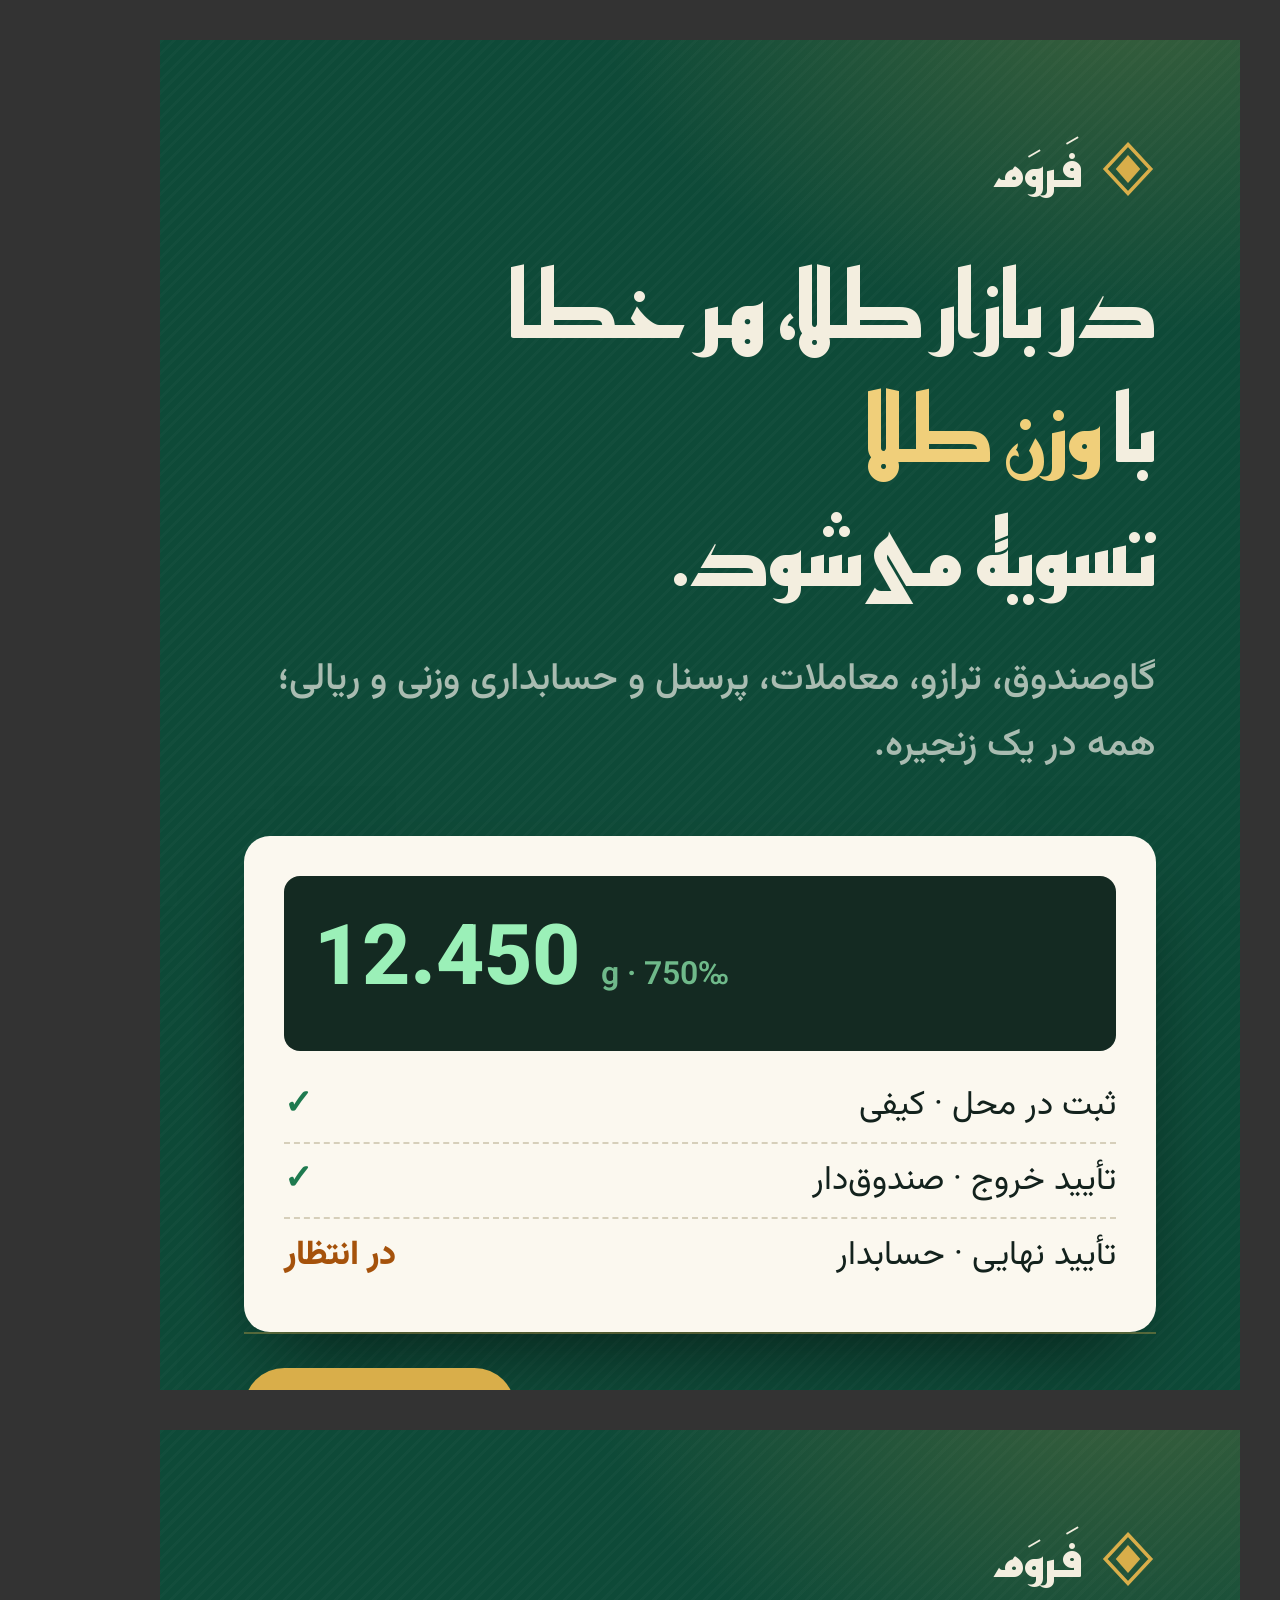
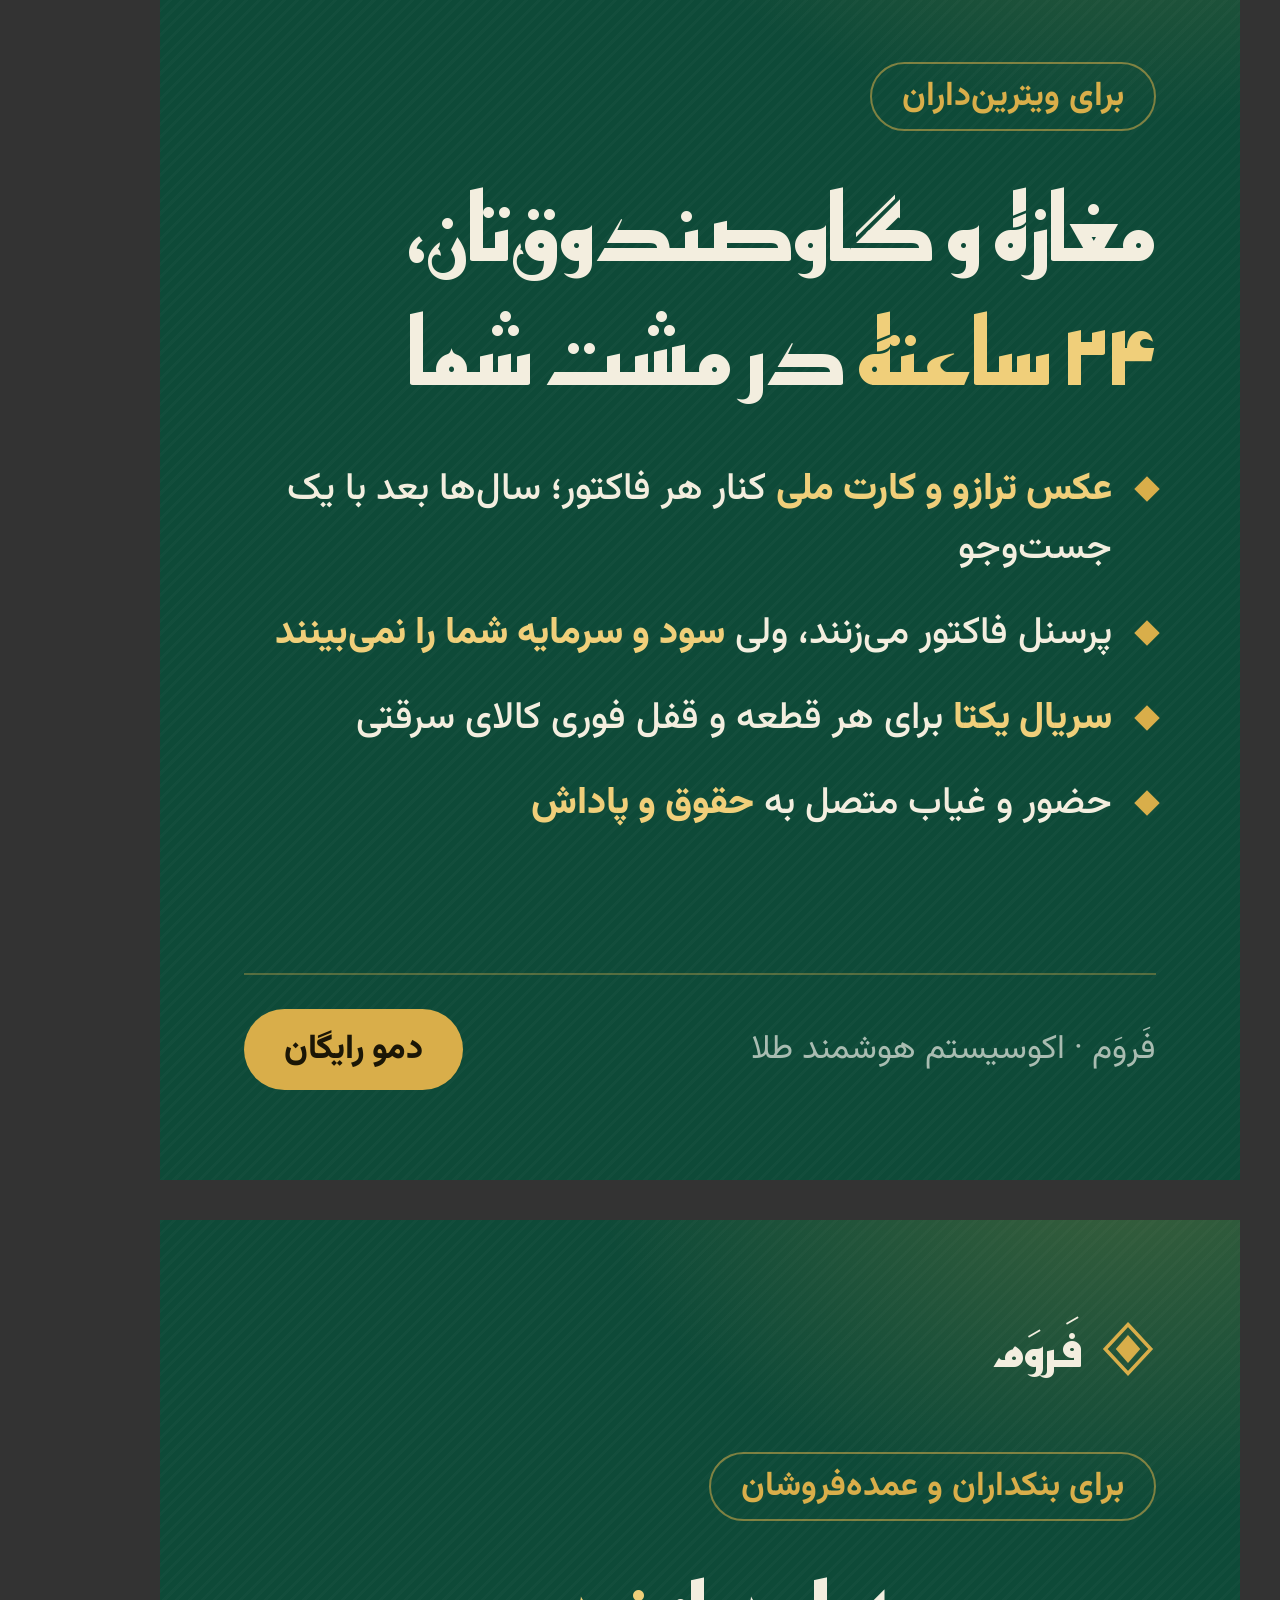
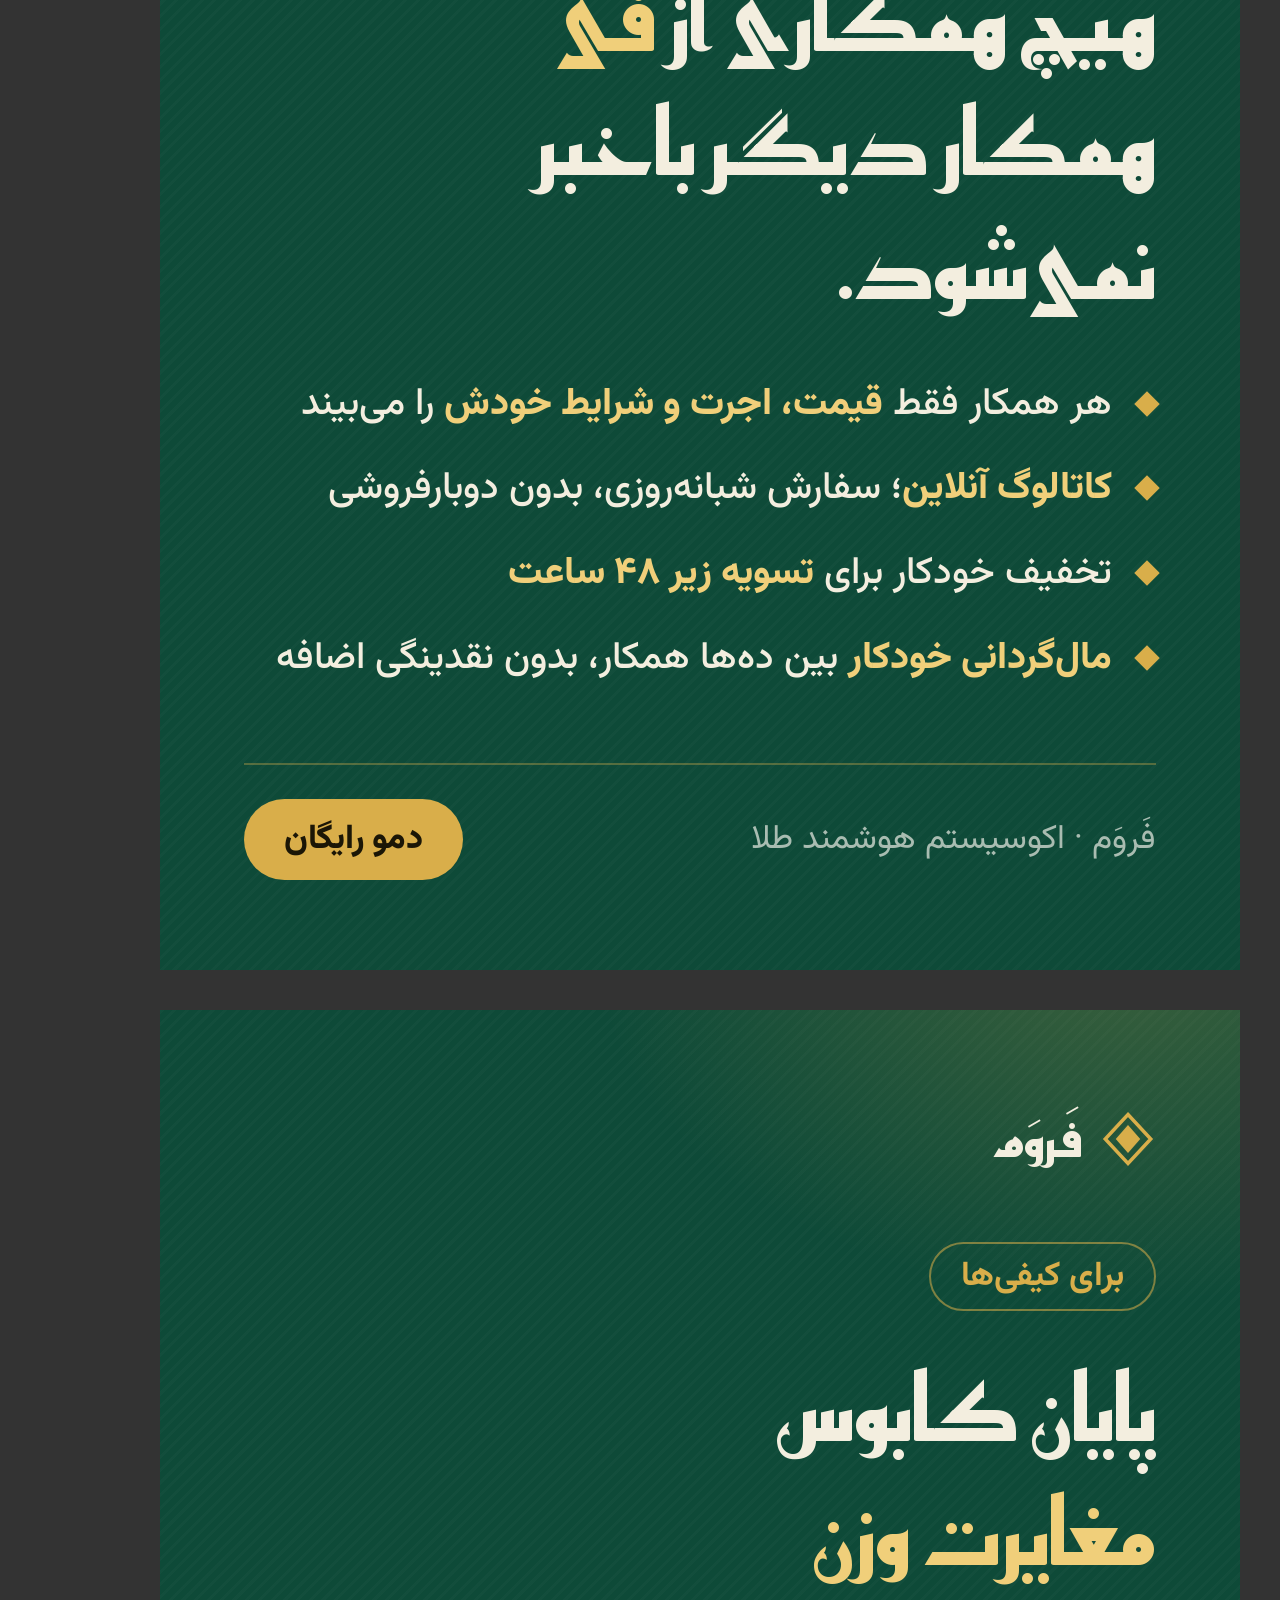
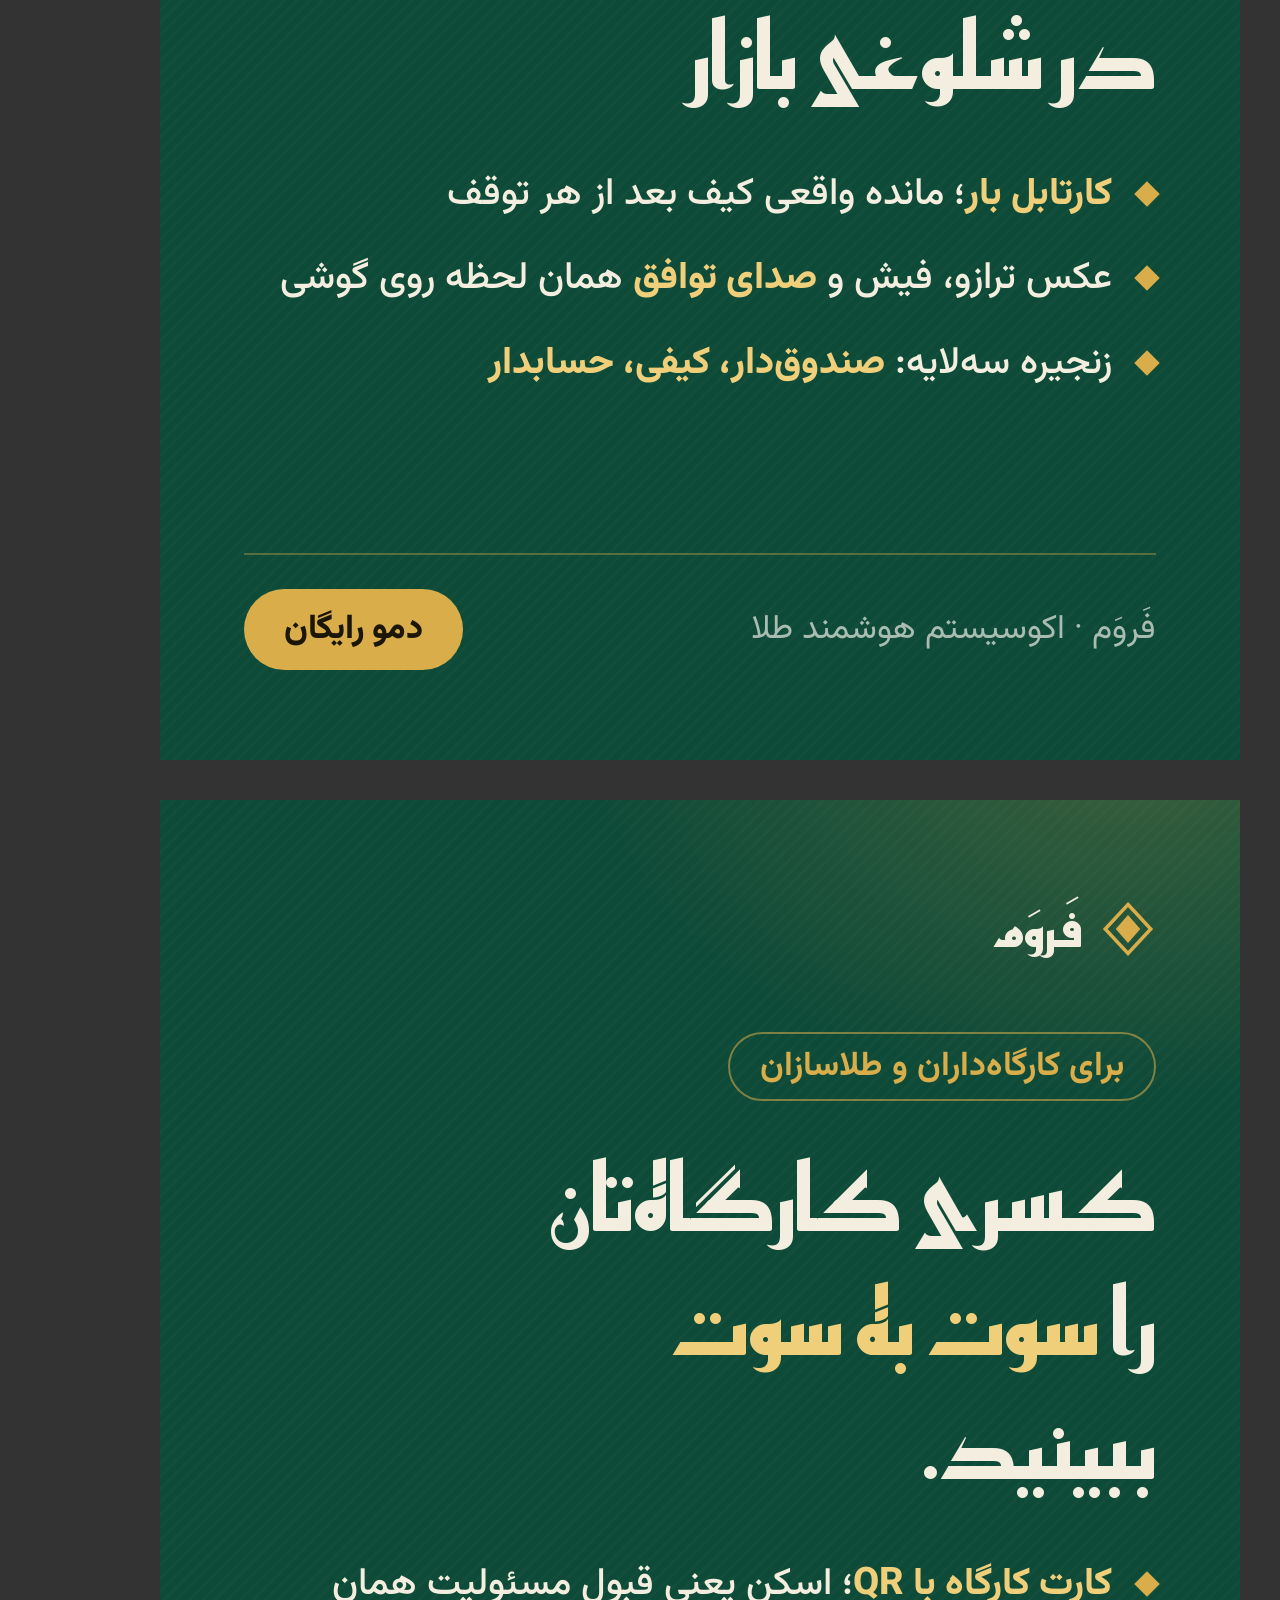
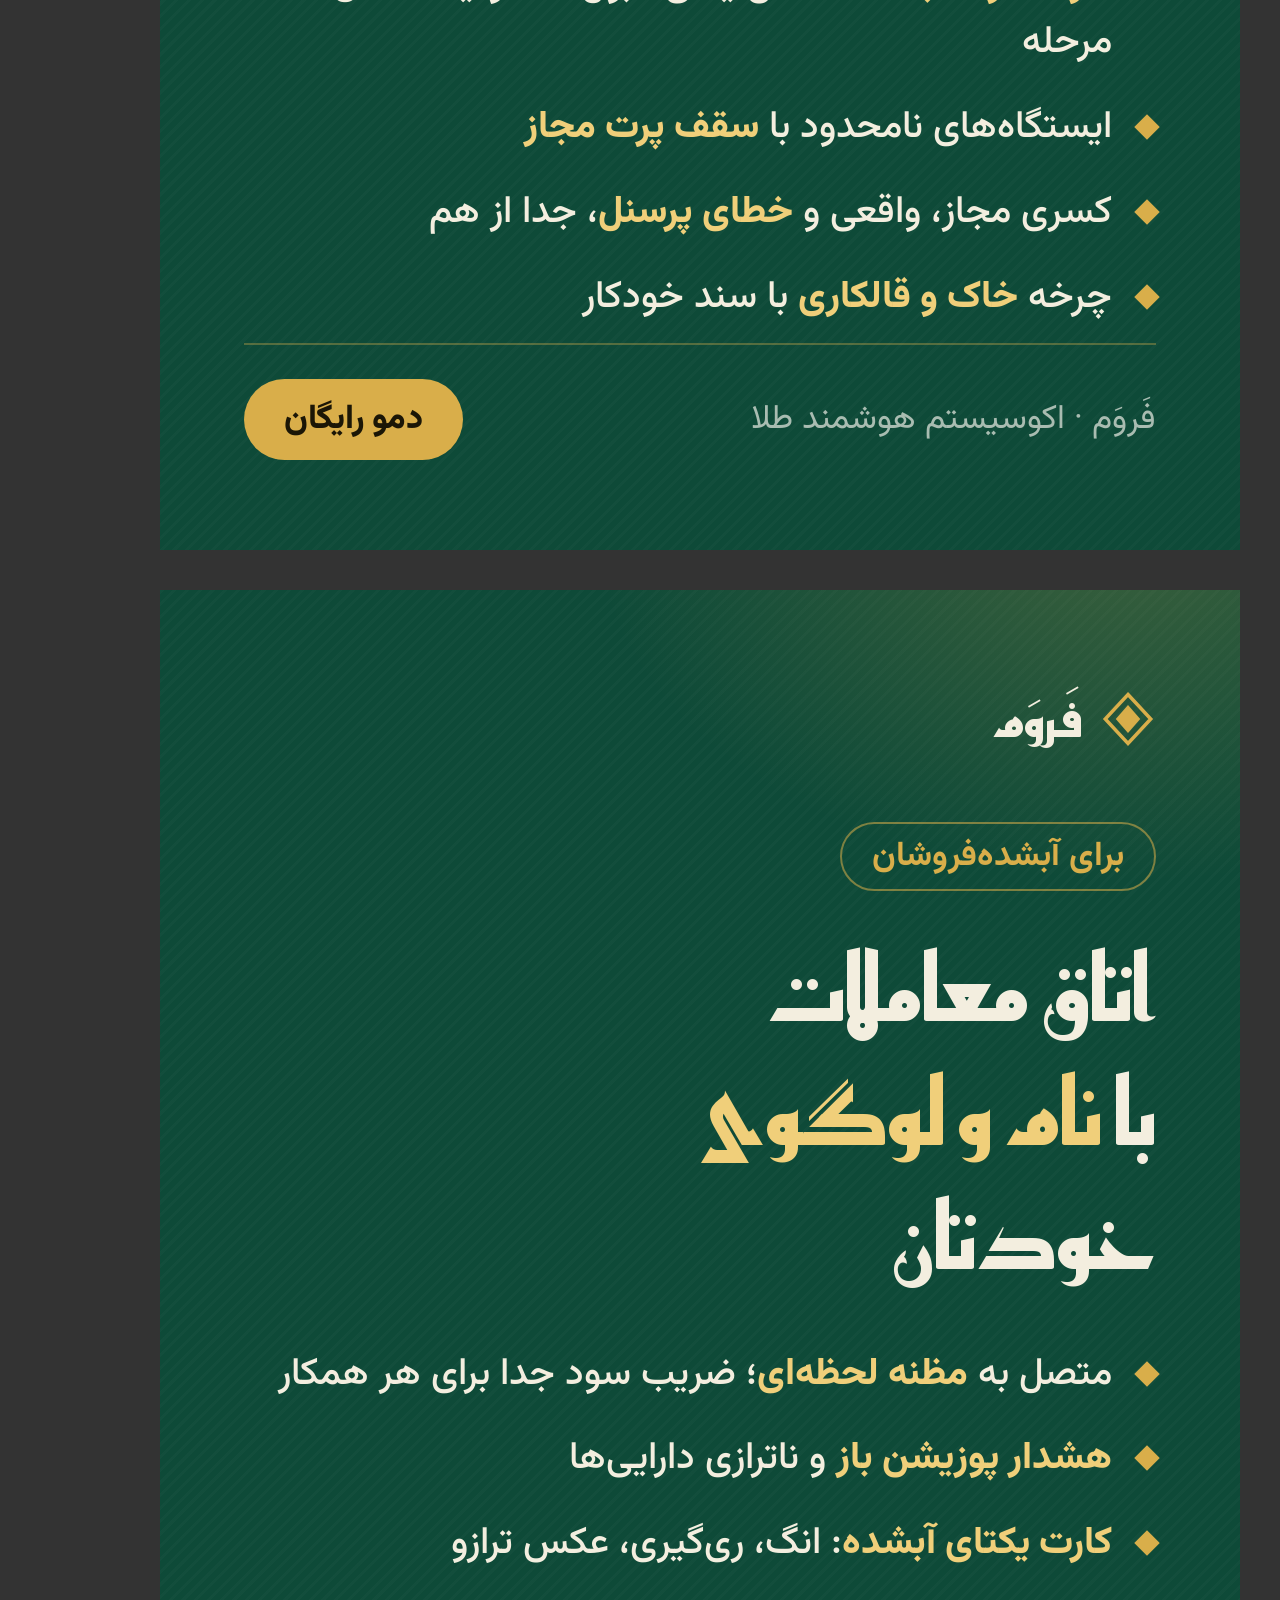
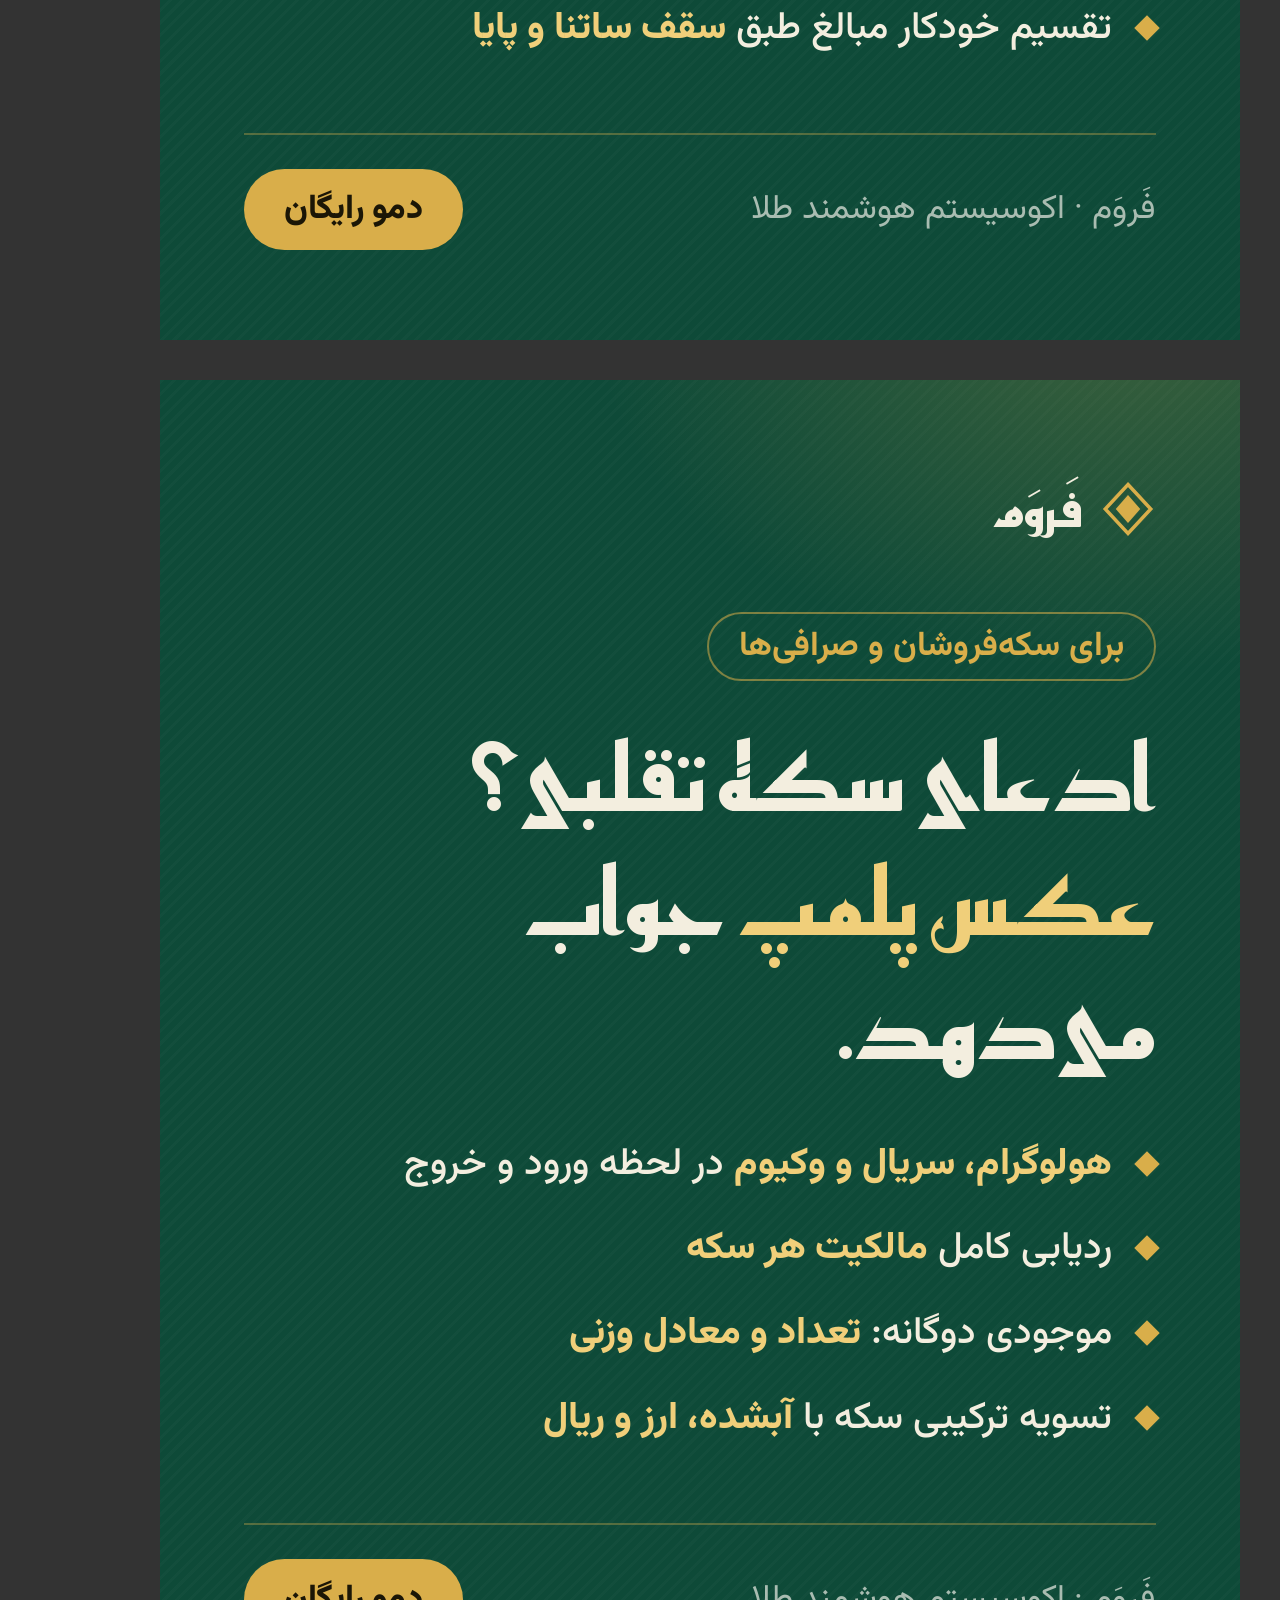
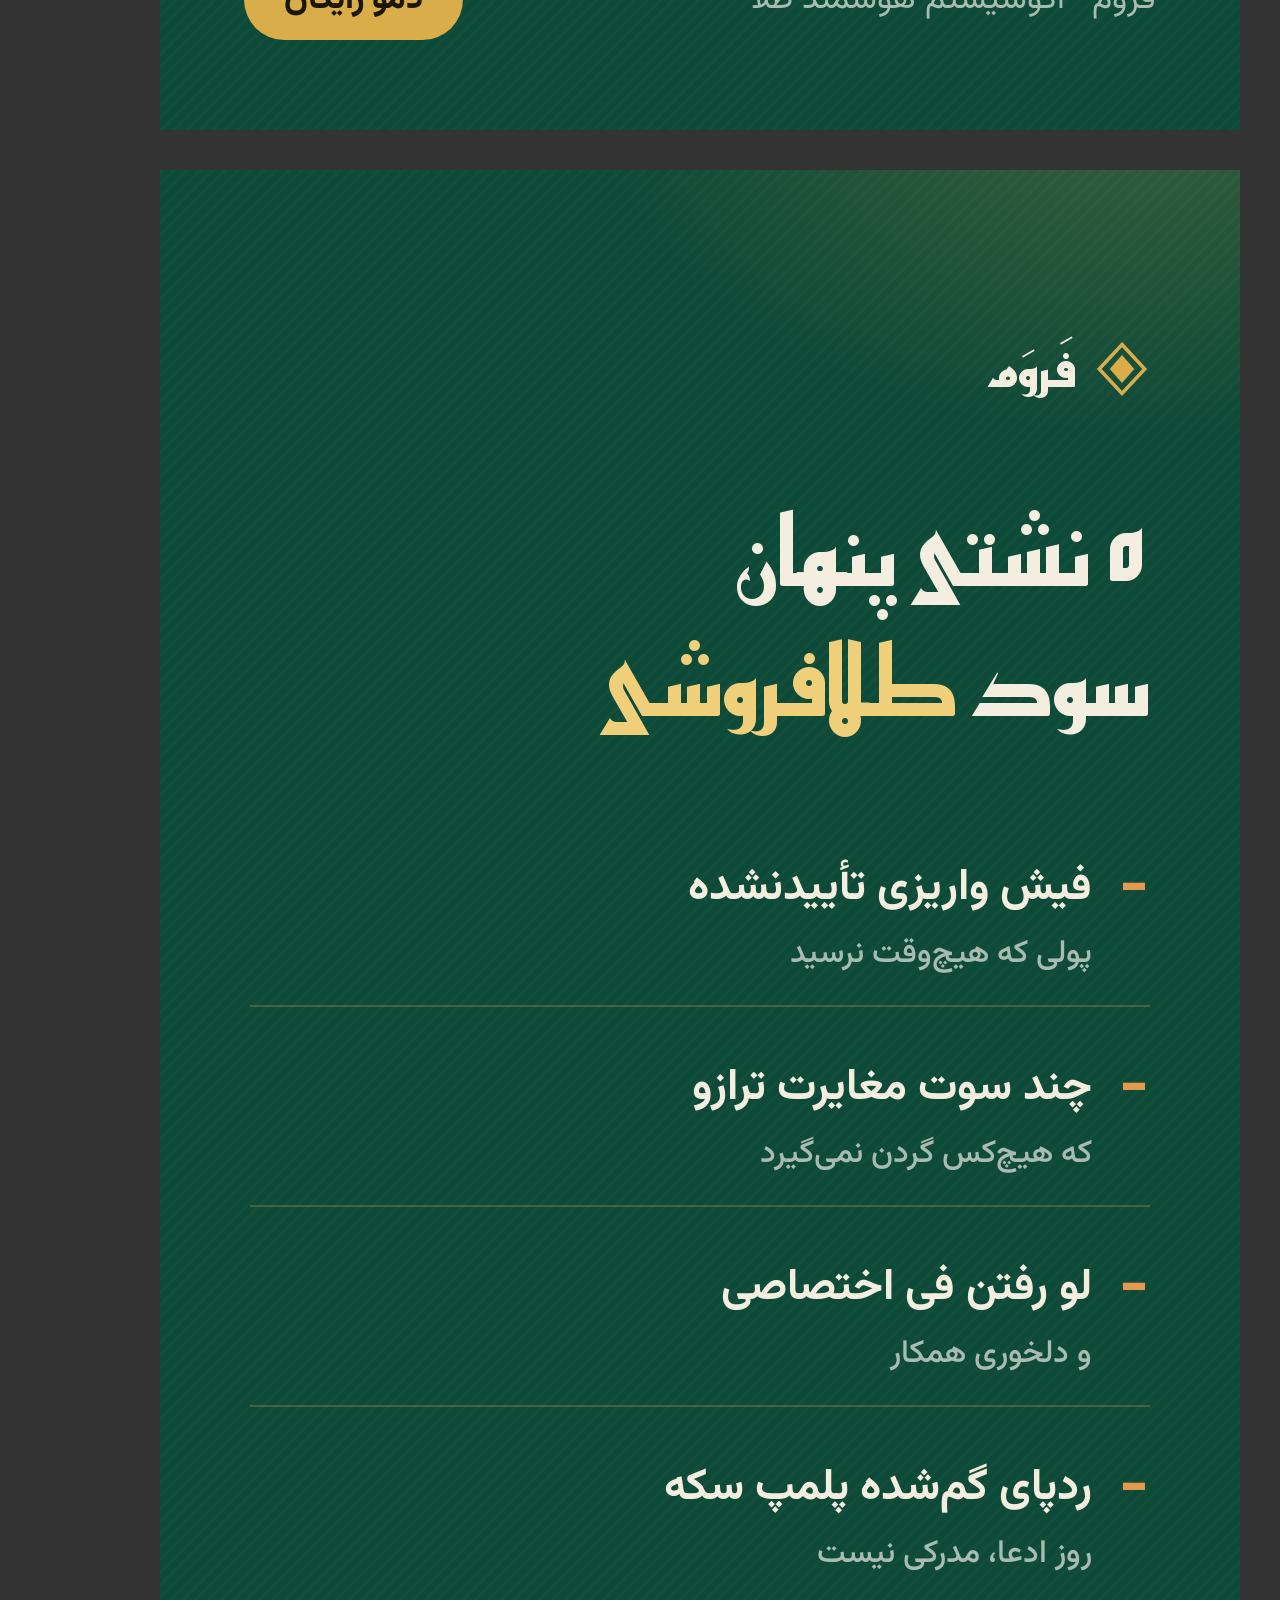
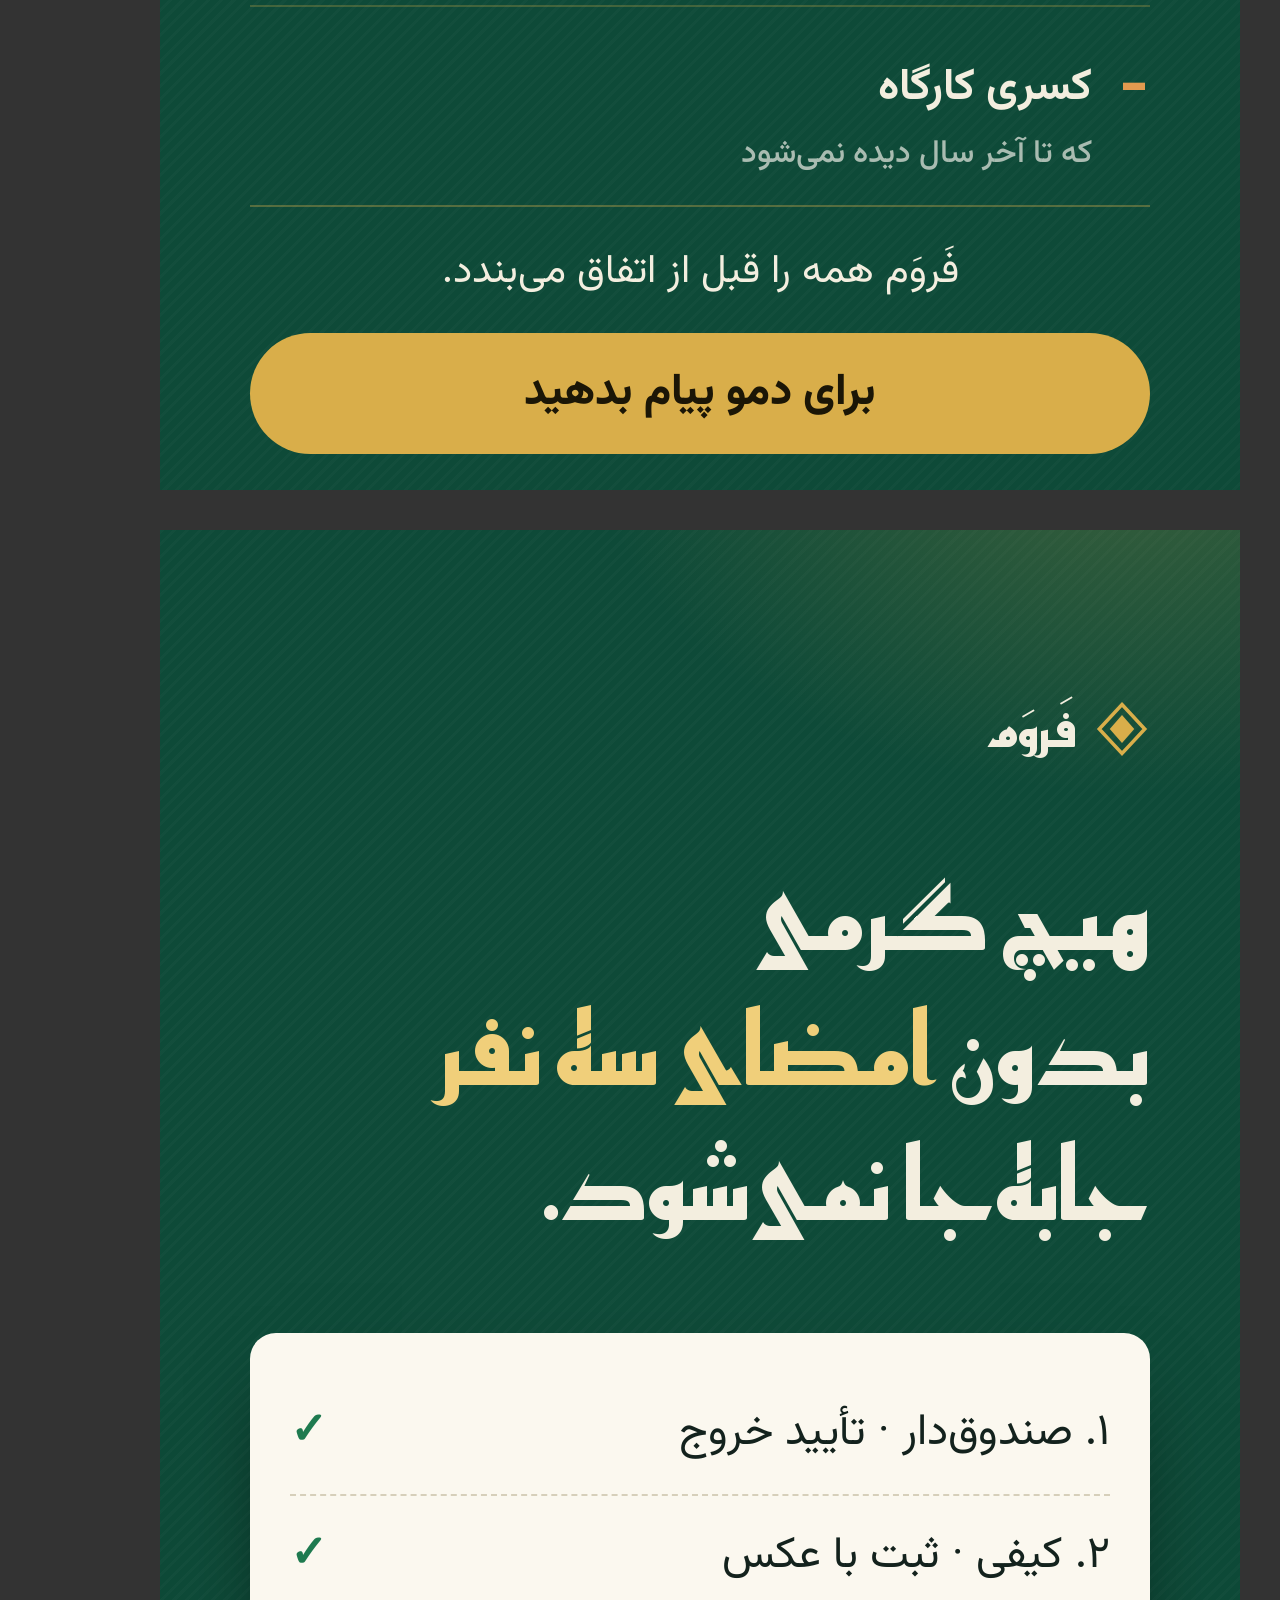
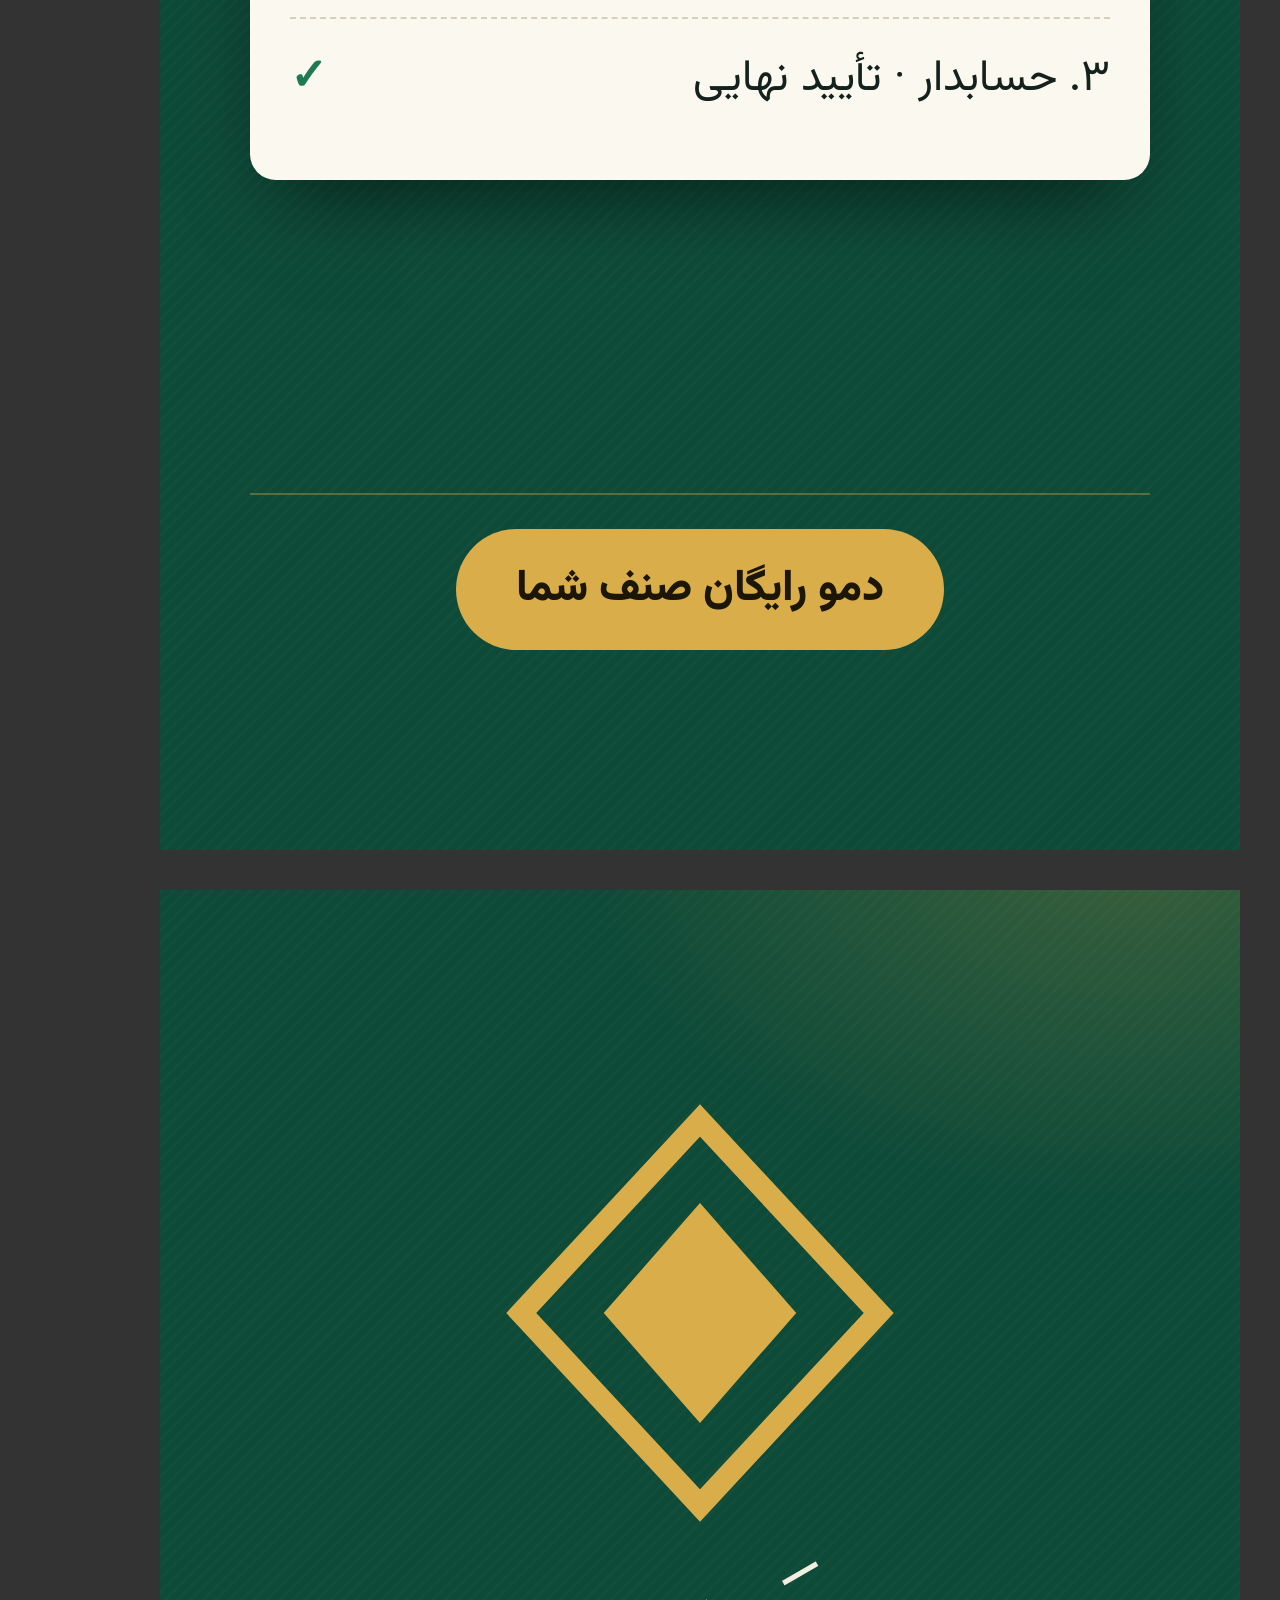
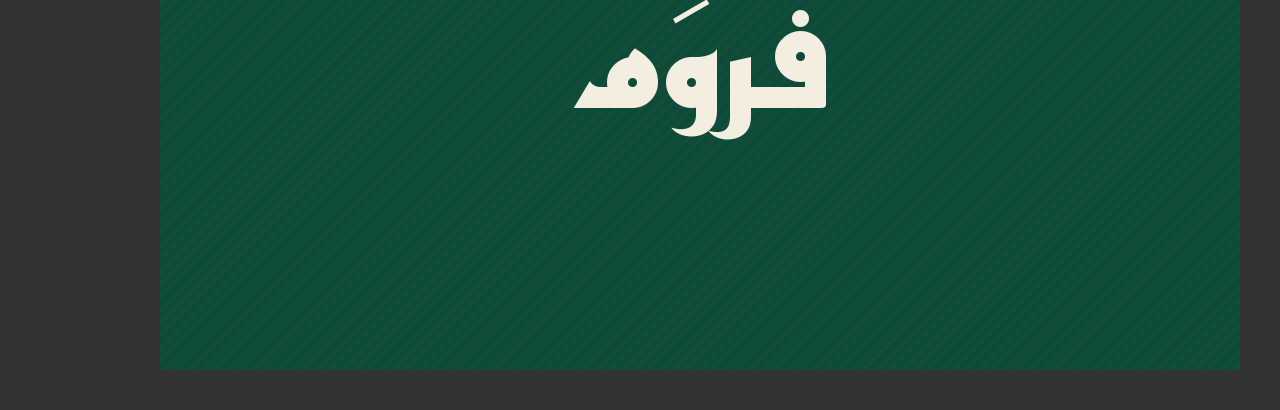
==== marketing/templates/social.html @ c150afed "Add Farvam landing page and marketing kit Landing page, ready-to-post social images, and a Persian a" ====
<!doctype html>
<html lang="fa" dir="rtl">
<head>
<meta charset="utf-8">
<title>فَروَم · قالب پست‌ها</title>
<link rel="stylesheet" href="https://fonts.googleapis.com/css2?family=Reem+Kufi:wght@500;600;700&family=Vazirmatn:wght@400;500;700;800;900&display=swap">
<style>
/* قالب تصاویر شبکه‌های اجتماعی فَروَم. هر .card یک فایل PNG می‌شود (render.js). */
:root{--velvet:#0E4A38;--deep:#072A20;--gold:#D9AE4A;--gold2:#F0CF7A;--paper:#FBF8EF;--cream:#F3EEDF;--mute:#A9BCB1;--ink:#13221D;--warn:#E39A4F}
*{box-sizing:border-box;margin:0;padding:0}
body{background:#333;font-family:"Vazirmatn",Tahoma,sans-serif;display:flex;flex-wrap:wrap;gap:40px;padding:40px}
.card{position:relative;overflow:hidden;color:var(--cream);direction:rtl;
  background:radial-gradient(900px 600px at 90% -5%,rgba(217,174,74,.22),transparent 60%),repeating-linear-gradient(135deg,rgba(255,255,255,.02) 0 3px,transparent 3px 9px),var(--velvet);
  padding:90px 84px;display:flex;flex-direction:column}
.post{width:1080px;height:1350px}
.story{width:1080px;height:1920px;padding:160px 90px 200px}
.square{width:1080px;height:1080px;align-items:center;justify-content:center}
.brand{display:flex;align-items:center;gap:18px;font-family:"Reem Kufi",sans-serif;font-weight:700;font-size:52px}
.brand svg{width:56px;height:56px}
.tag{align-self:flex-start;margin-top:64px;font-size:34px;font-weight:700;color:var(--gold);border:2px solid rgba(217,174,74,.55);border-radius:999px;padding:6px 30px}
h1{font-family:"Reem Kufi",sans-serif;font-weight:700;font-size:92px;line-height:1.35;margin-top:36px}
h1 em{font-style:normal;color:var(--gold2)}
.sub{font-size:38px;line-height:1.75;color:var(--mute);margin-top:30px;font-weight:500}
ul{list-style:none;margin-top:46px;display:grid;gap:26px}
li{font-size:38px;line-height:1.55;font-weight:500;padding-right:44px;position:relative}
li::before{content:"";position:absolute;right:0;top:.5em;width:18px;height:18px;background:var(--gold);transform:rotate(45deg)}
li b{color:var(--gold2);font-weight:800}
.foot{margin-top:auto;display:flex;justify-content:space-between;align-items:center;border-top:2px solid rgba(217,174,74,.35);padding-top:34px;font-size:34px}
.cta{background:var(--gold);color:#1B1606;font-weight:800;border-radius:999px;padding:14px 40px}
.foot span{color:var(--mute)}
.slip{background:var(--paper);color:var(--ink);border-radius:26px;padding:40px;margin-top:56px;box-shadow:0 40px 80px -30px rgba(0,0,0,.6)}
.slip .row{display:flex;justify-content:space-between;font-size:34px;padding:10px 0;border-bottom:2px dashed #D6CFBA}
.slip .row:last-child{border:0}
.slip .row b{font-weight:800}
.lcd{background:#142A22;color:#9BF0B8;border-radius:16px;padding:22px 30px;direction:ltr;text-align:left;font-weight:800;font-size:84px;margin-bottom:18px}
.lcd small{font-size:32px;color:#6FB98A;font-weight:600}
.ok{color:#1E7A4F}.wait{color:#A5520B}
.leak{display:flex;gap:26px;align-items:baseline;font-size:44px;font-weight:700;padding:26px 0;border-bottom:2px solid rgba(217,174,74,.25)}
.leak .m{color:var(--warn);font-family:"Reem Kufi";font-size:60px}
.leak:last-child{border-bottom:0}
.leak small{display:block;font-size:32px;color:var(--mute);font-weight:500;margin-top:6px}
.big{font-size:120px}
.logo-mark{width:520px;height:520px}
.logo-name{font-family:"Reem Kufi";font-weight:700;font-size:150px;margin-top:10px}
</style>
</head>
<body>

<!-- 01: پست اصلی -->
<section class="card post" id="post-01-main">
  <div class="brand"><svg viewBox="0 0 32 32"><path d="M16 2 29 16 16 30 3 16Z" fill="none" stroke="#D9AE4A" stroke-width="2"/><path d="M16 8 23 16 16 24 9 16Z" fill="#D9AE4A"/></svg>فَروَم</div>
  <h1>در بازار طلا، هر خطا<br>با <em>وزن طلا</em><br>تسویه می‌شود.</h1>
  <p class="sub">گاوصندوق، ترازو، معاملات، پرسنل و حسابداری وزنی و ریالی؛ همه در یک زنجیره.</p>
  <div class="slip">
    <div class="lcd">12.450 <small>g · 750‰</small></div>
    <div class="row"><span>ثبت در محل · کیفی</span><b class="ok">✓</b></div>
    <div class="row"><span>تأیید خروج · صندوق‌دار</span><b class="ok">✓</b></div>
    <div class="row"><span>تأیید نهایی · حسابدار</span><b class="wait">در انتظار</b></div>
  </div>
  <div class="foot"><span>از ثبت اولین سوت تا بستن تراز سالانه</span><b class="cta">درخواست دمو</b></div>
</section>

<!-- 02: ویترین‌دار -->
<section class="card post" id="post-02-vitrin">
  <div class="brand"><svg viewBox="0 0 32 32"><path d="M16 2 29 16 16 30 3 16Z" fill="none" stroke="#D9AE4A" stroke-width="2"/><path d="M16 8 23 16 16 24 9 16Z" fill="#D9AE4A"/></svg>فَروَم</div>
  <span class="tag">برای ویترین‌داران</span>
  <h1>مغازه و گاوصندوق‌تان،<br><em>۲۴ ساعته</em> در مشت شما</h1>
  <ul>
    <li><b>عکس ترازو و کارت ملی</b> کنار هر فاکتور؛ سال‌ها بعد با یک جست‌وجو</li>
    <li>پرسنل فاکتور می‌زنند، ولی <b>سود و سرمایه شما را نمی‌بینند</b></li>
    <li><b>سریال یکتا</b> برای هر قطعه و قفل فوری کالای سرقتی</li>
    <li>حضور و غیاب متصل به <b>حقوق و پاداش</b></li>
  </ul>
  <div class="foot"><span>فَروَم · اکوسیستم هوشمند طلا</span><b class="cta">دمو رایگان</b></div>
</section>

<!-- 03: بنکدار -->
<section class="card post" id="post-03-bonakdar">
  <div class="brand"><svg viewBox="0 0 32 32"><path d="M16 2 29 16 16 30 3 16Z" fill="none" stroke="#D9AE4A" stroke-width="2"/><path d="M16 8 23 16 16 24 9 16Z" fill="#D9AE4A"/></svg>فَروَم</div>
  <span class="tag">برای بنکداران و عمده‌فروشان</span>
  <h1>هیچ همکاری از <em>فی</em><br>همکار دیگر باخبر نمی‌شود.</h1>
  <ul>
    <li>هر همکار فقط <b>قیمت، اجرت و شرایط خودش</b> را می‌بیند</li>
    <li><b>کاتالوگ آنلاین</b>؛ سفارش شبانه‌روزی، بدون دوبارفروشی</li>
    <li>تخفیف خودکار برای <b>تسویه زیر ۴۸ ساعت</b></li>
    <li><b>مال‌گردانی خودکار</b> بین ده‌ها همکار، بدون نقدینگی اضافه</li>
  </ul>
  <div class="foot"><span>فَروَم · اکوسیستم هوشمند طلا</span><b class="cta">دمو رایگان</b></div>
</section>

<!-- 04: کیفی -->
<section class="card post" id="post-04-kifi">
  <div class="brand"><svg viewBox="0 0 32 32"><path d="M16 2 29 16 16 30 3 16Z" fill="none" stroke="#D9AE4A" stroke-width="2"/><path d="M16 8 23 16 16 24 9 16Z" fill="#D9AE4A"/></svg>فَروَم</div>
  <span class="tag">برای کیفی‌ها</span>
  <h1>پایان کابوس<br><em>مغایرت وزن</em><br>در شلوغی بازار</h1>
  <ul>
    <li><b>کارتابل بار</b>؛ مانده واقعی کیف بعد از هر توقف</li>
    <li>عکس ترازو، فیش و <b>صدای توافق</b> همان لحظه روی گوشی</li>
    <li>زنجیره سه‌لایه: <b>صندوق‌دار، کیفی، حسابدار</b></li>
  </ul>
  <div class="foot"><span>فَروَم · اکوسیستم هوشمند طلا</span><b class="cta">دمو رایگان</b></div>
</section>

<!-- 05: کارگاه -->
<section class="card post" id="post-05-kargah">
  <div class="brand"><svg viewBox="0 0 32 32"><path d="M16 2 29 16 16 30 3 16Z" fill="none" stroke="#D9AE4A" stroke-width="2"/><path d="M16 8 23 16 16 24 9 16Z" fill="#D9AE4A"/></svg>فَروَم</div>
  <span class="tag">برای کارگاه‌داران و طلاسازان</span>
  <h1>کسری کارگاه‌تان<br>را <em>سوت به سوت</em><br>ببینید.</h1>
  <ul>
    <li><b>کارت کارگاه با QR</b>؛ اسکن یعنی قبول مسئولیت همان مرحله</li>
    <li>ایستگاه‌های نامحدود با <b>سقف پرت مجاز</b></li>
    <li>کسری مجاز، واقعی و <b>خطای پرسنل</b>، جدا از هم</li>
    <li>چرخه <b>خاک و قالکاری</b> با سند خودکار</li>
  </ul>
  <div class="foot"><span>فَروَم · اکوسیستم هوشمند طلا</span><b class="cta">دمو رایگان</b></div>
</section>

<!-- 06: آبشده -->
<section class="card post" id="post-06-abshode">
  <div class="brand"><svg viewBox="0 0 32 32"><path d="M16 2 29 16 16 30 3 16Z" fill="none" stroke="#D9AE4A" stroke-width="2"/><path d="M16 8 23 16 16 24 9 16Z" fill="#D9AE4A"/></svg>فَروَم</div>
  <span class="tag">برای آبشده‌فروشان</span>
  <h1>اتاق معاملات<br>با <em>نام و لوگوی</em><br>خودتان</h1>
  <ul>
    <li>متصل به <b>مظنه لحظه‌ای</b>؛ ضریب سود جدا برای هر همکار</li>
    <li><b>هشدار پوزیشن باز</b> و ناترازی دارایی‌ها</li>
    <li><b>کارت یکتای آبشده</b>: انگ، ری‌گیری، عکس ترازو</li>
    <li>تقسیم خودکار مبالغ طبق <b>سقف ساتنا و پایا</b></li>
  </ul>
  <div class="foot"><span>فَروَم · اکوسیستم هوشمند طلا</span><b class="cta">دمو رایگان</b></div>
</section>

<!-- 07: سکه -->
<section class="card post" id="post-07-sekke">
  <div class="brand"><svg viewBox="0 0 32 32"><path d="M16 2 29 16 16 30 3 16Z" fill="none" stroke="#D9AE4A" stroke-width="2"/><path d="M16 8 23 16 16 24 9 16Z" fill="#D9AE4A"/></svg>فَروَم</div>
  <span class="tag">برای سکه‌فروشان و صرافی‌ها</span>
  <h1>ادعای سکه تقلبی؟<br><em>عکس پلمپ</em> جواب می‌دهد.</h1>
  <ul>
    <li><b>هولوگرام، سریال و وکیوم</b> در لحظه ورود و خروج</li>
    <li>ردیابی کامل <b>مالکیت هر سکه</b></li>
    <li>موجودی دوگانه: <b>تعداد و معادل وزنی</b></li>
    <li>تسویه ترکیبی سکه با <b>آبشده، ارز و ریال</b></li>
  </ul>
  <div class="foot"><span>فَروَم · اکوسیستم هوشمند طلا</span><b class="cta">دمو رایگان</b></div>
</section>

<!-- استوری ۱: نشتی‌ها -->
<section class="card story" id="story-01-leaks">
  <div class="brand"><svg viewBox="0 0 32 32"><path d="M16 2 29 16 16 30 3 16Z" fill="none" stroke="#D9AE4A" stroke-width="2"/><path d="M16 8 23 16 16 24 9 16Z" fill="#D9AE4A"/></svg>فَروَم</div>
  <h1 style="font-size:96px;margin-top:80px">۵ نشتی پنهان<br>سود <em>طلافروشی</em></h1>
  <div style="margin-top:60px">
    <div class="leak"><span class="m">−</span><div>فیش واریزی تأییدنشده<small>پولی که هیچ‌وقت نرسید</small></div></div>
    <div class="leak"><span class="m">−</span><div>چند سوت مغایرت ترازو<small>که هیچ‌کس گردن نمی‌گیرد</small></div></div>
    <div class="leak"><span class="m">−</span><div>لو رفتن فی اختصاصی<small>و دلخوری همکار</small></div></div>
    <div class="leak"><span class="m">−</span><div>ردپای گم‌شده پلمپ سکه<small>روز ادعا، مدرکی نیست</small></div></div>
    <div class="leak"><span class="m">−</span><div>کسری کارگاه<small>که تا آخر سال دیده نمی‌شود</small></div></div>
  </div>
  <div class="foot" style="flex-direction:column;gap:30px;align-items:stretch;text-align:center"><span style="font-size:40px;color:var(--cream)">فَروَم همه را قبل از اتفاق می‌بندد.</span><b class="cta" style="font-size:44px;padding:26px">برای دمو پیام بدهید</b></div>
</section>

<!-- استوری ۲: سه لایه -->
<section class="card story" id="story-02-chain">
  <div class="brand"><svg viewBox="0 0 32 32"><path d="M16 2 29 16 16 30 3 16Z" fill="none" stroke="#D9AE4A" stroke-width="2"/><path d="M16 8 23 16 16 24 9 16Z" fill="#D9AE4A"/></svg>فَروَم</div>
  <h1 style="font-size:100px;margin-top:80px">هیچ گرمی<br>بدون <em>امضای سه نفر</em><br>جابه‌جا نمی‌شود.</h1>
  <div class="slip" style="margin-top:80px">
    <div class="row" style="font-size:44px;padding:26px 0"><span>۱. صندوق‌دار · تأیید خروج</span><b class="ok">✓</b></div>
    <div class="row" style="font-size:44px;padding:26px 0"><span>۲. کیفی · ثبت با عکس</span><b class="ok">✓</b></div>
    <div class="row" style="font-size:44px;padding:26px 0"><span>۳. حسابدار · تأیید نهایی</span><b class="ok">✓</b></div>
  </div>
  <div class="foot" style="justify-content:center"><b class="cta" style="font-size:44px;padding:26px 60px">دمو رایگان صنف شما</b></div>
</section>

<!-- لوگو پروفایل -->
<section class="card square" id="profile-logo">
  <svg class="logo-mark" viewBox="0 0 32 32" style="width:440px;height:440px"><path d="M16 2 29 16 16 30 3 16Z" fill="none" stroke="#D9AE4A" stroke-width="1.6"/><path d="M16 8 23 16 16 24 9 16Z" fill="#D9AE4A"/></svg>
  <div class="logo-name">فَروَم</div>
</section>

</body>
</html>
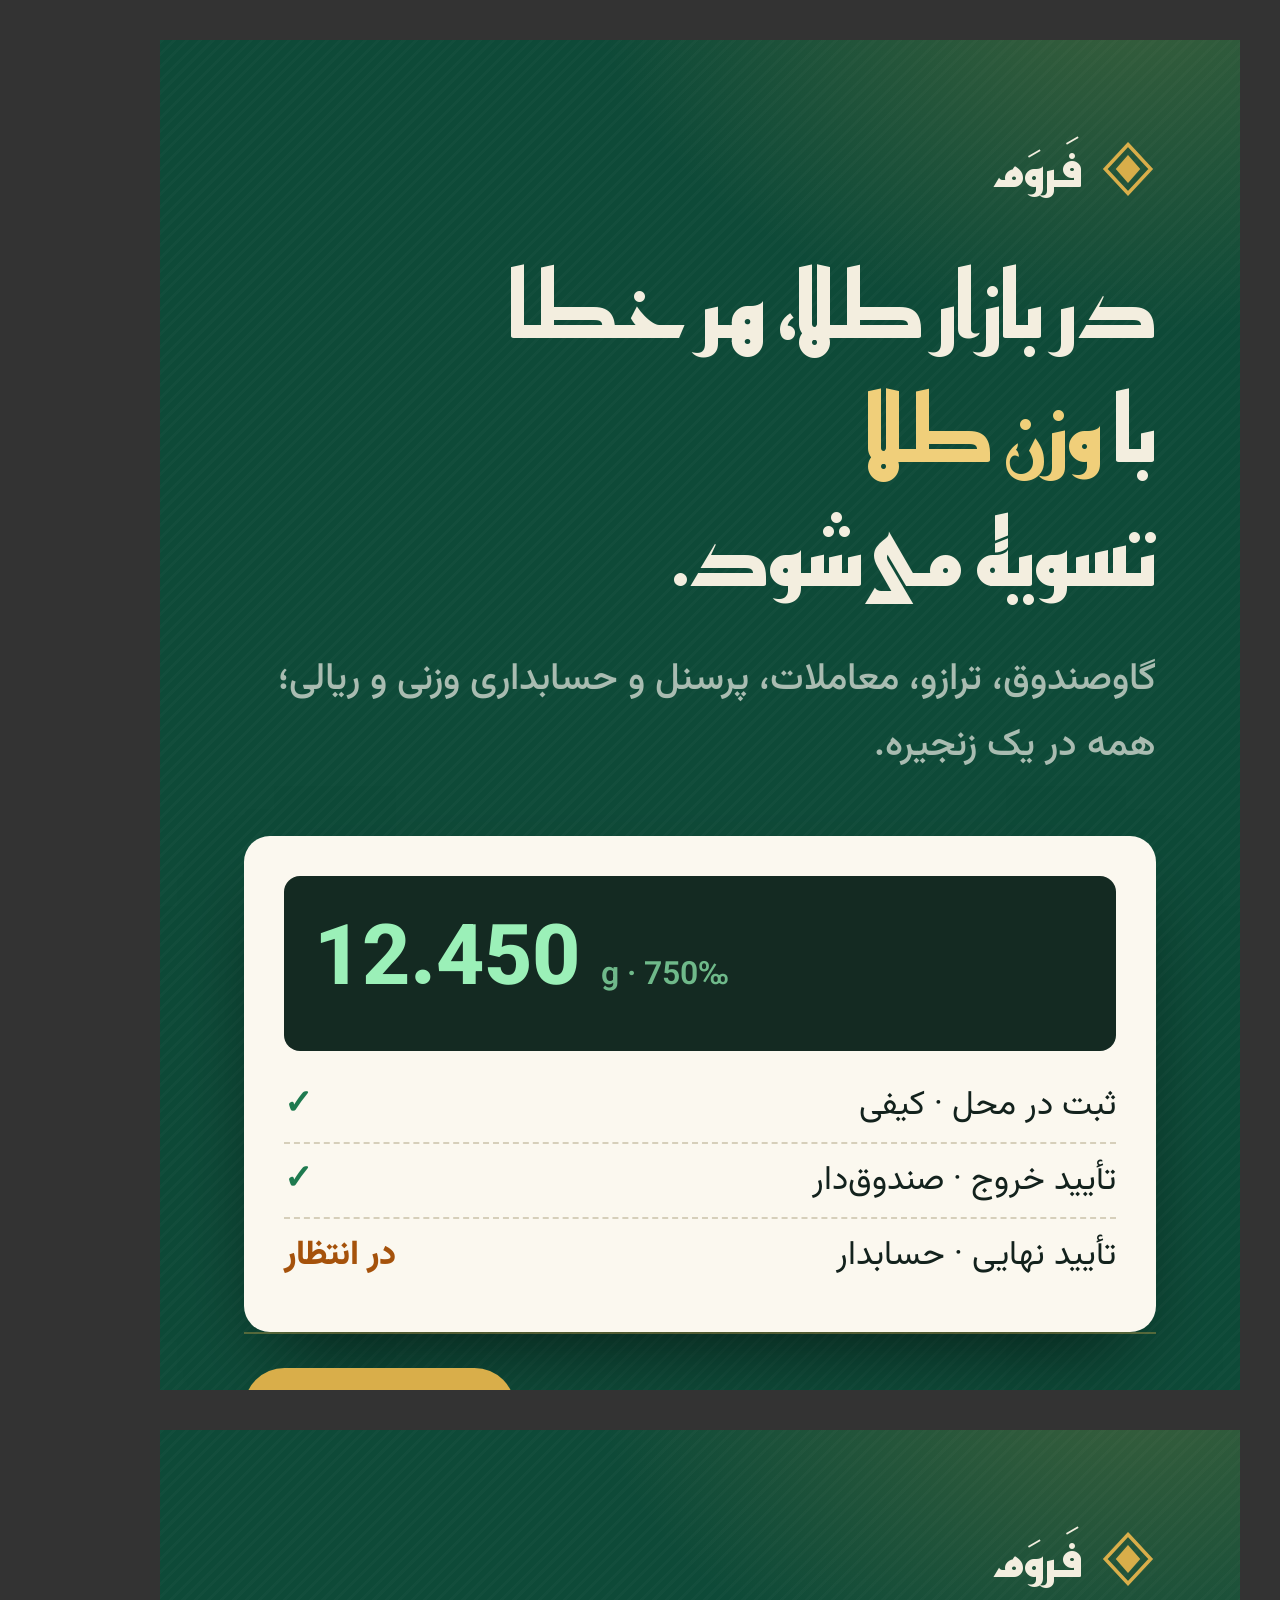
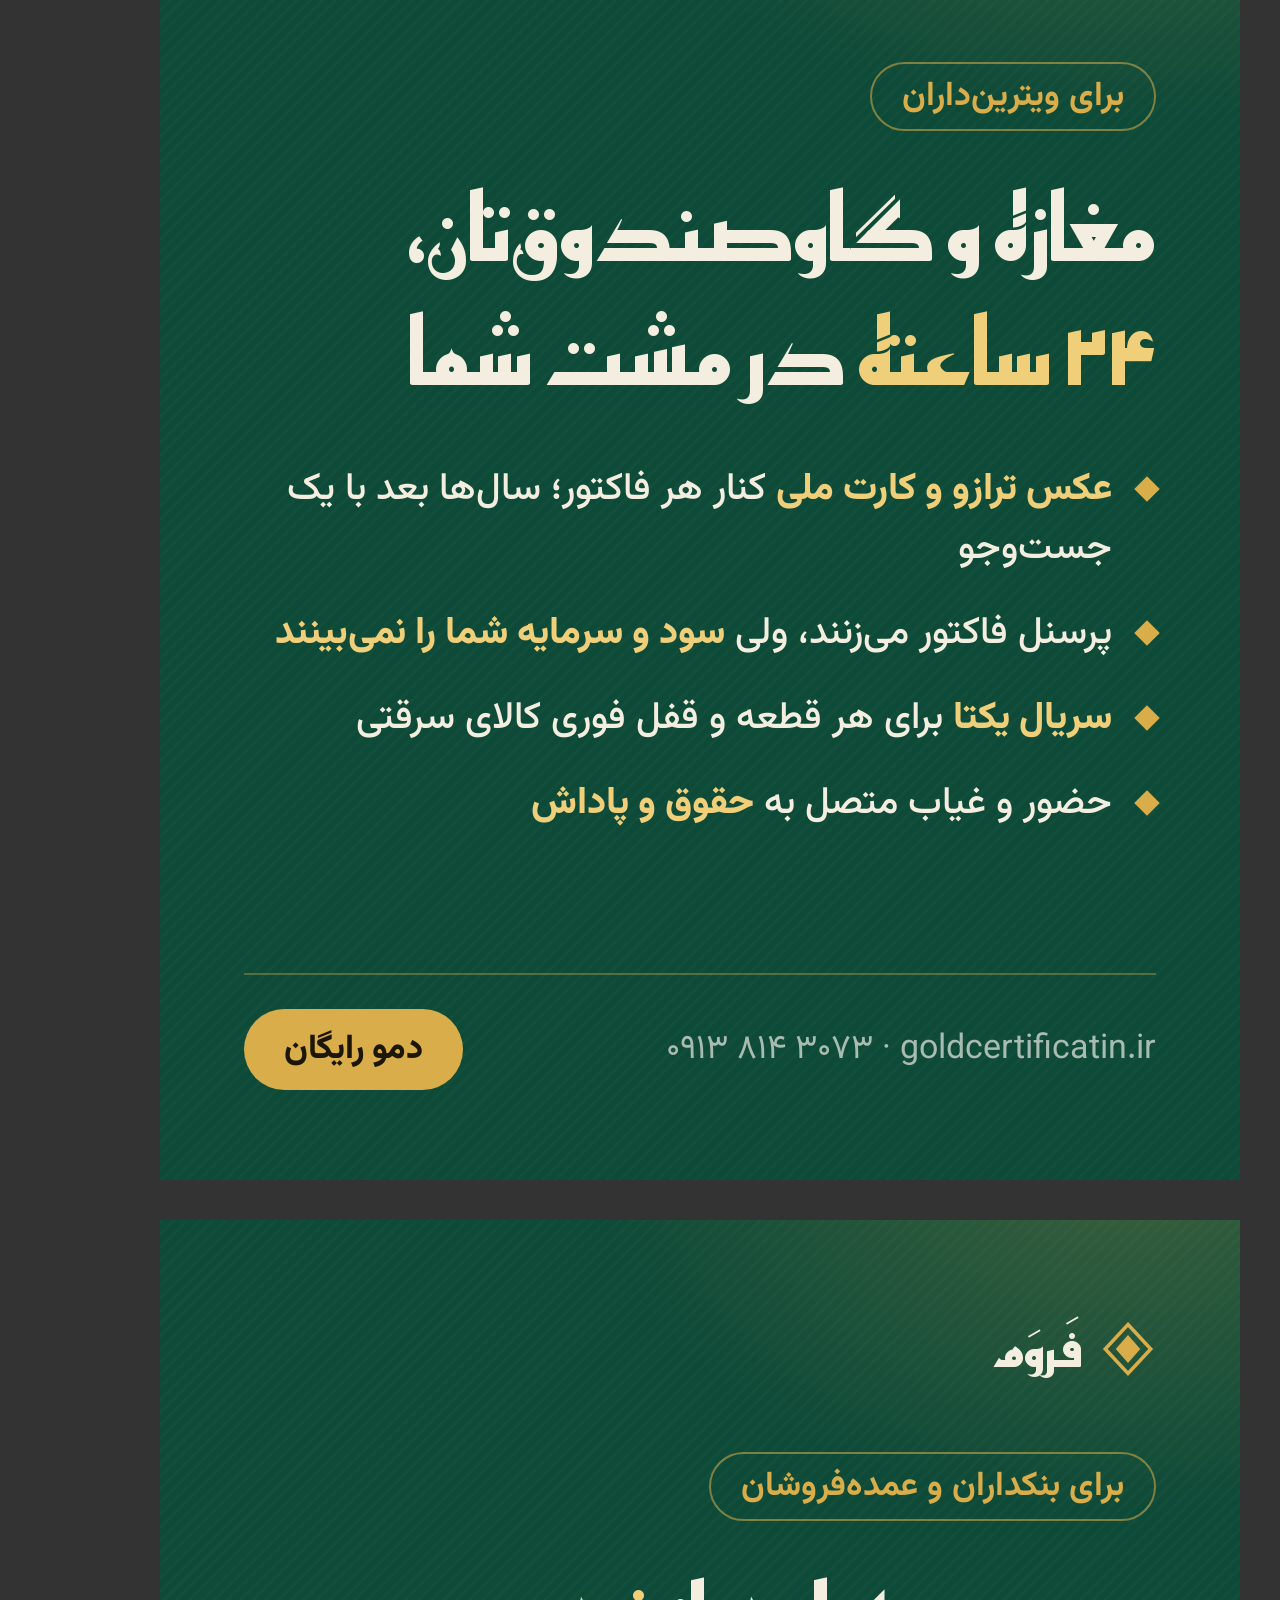
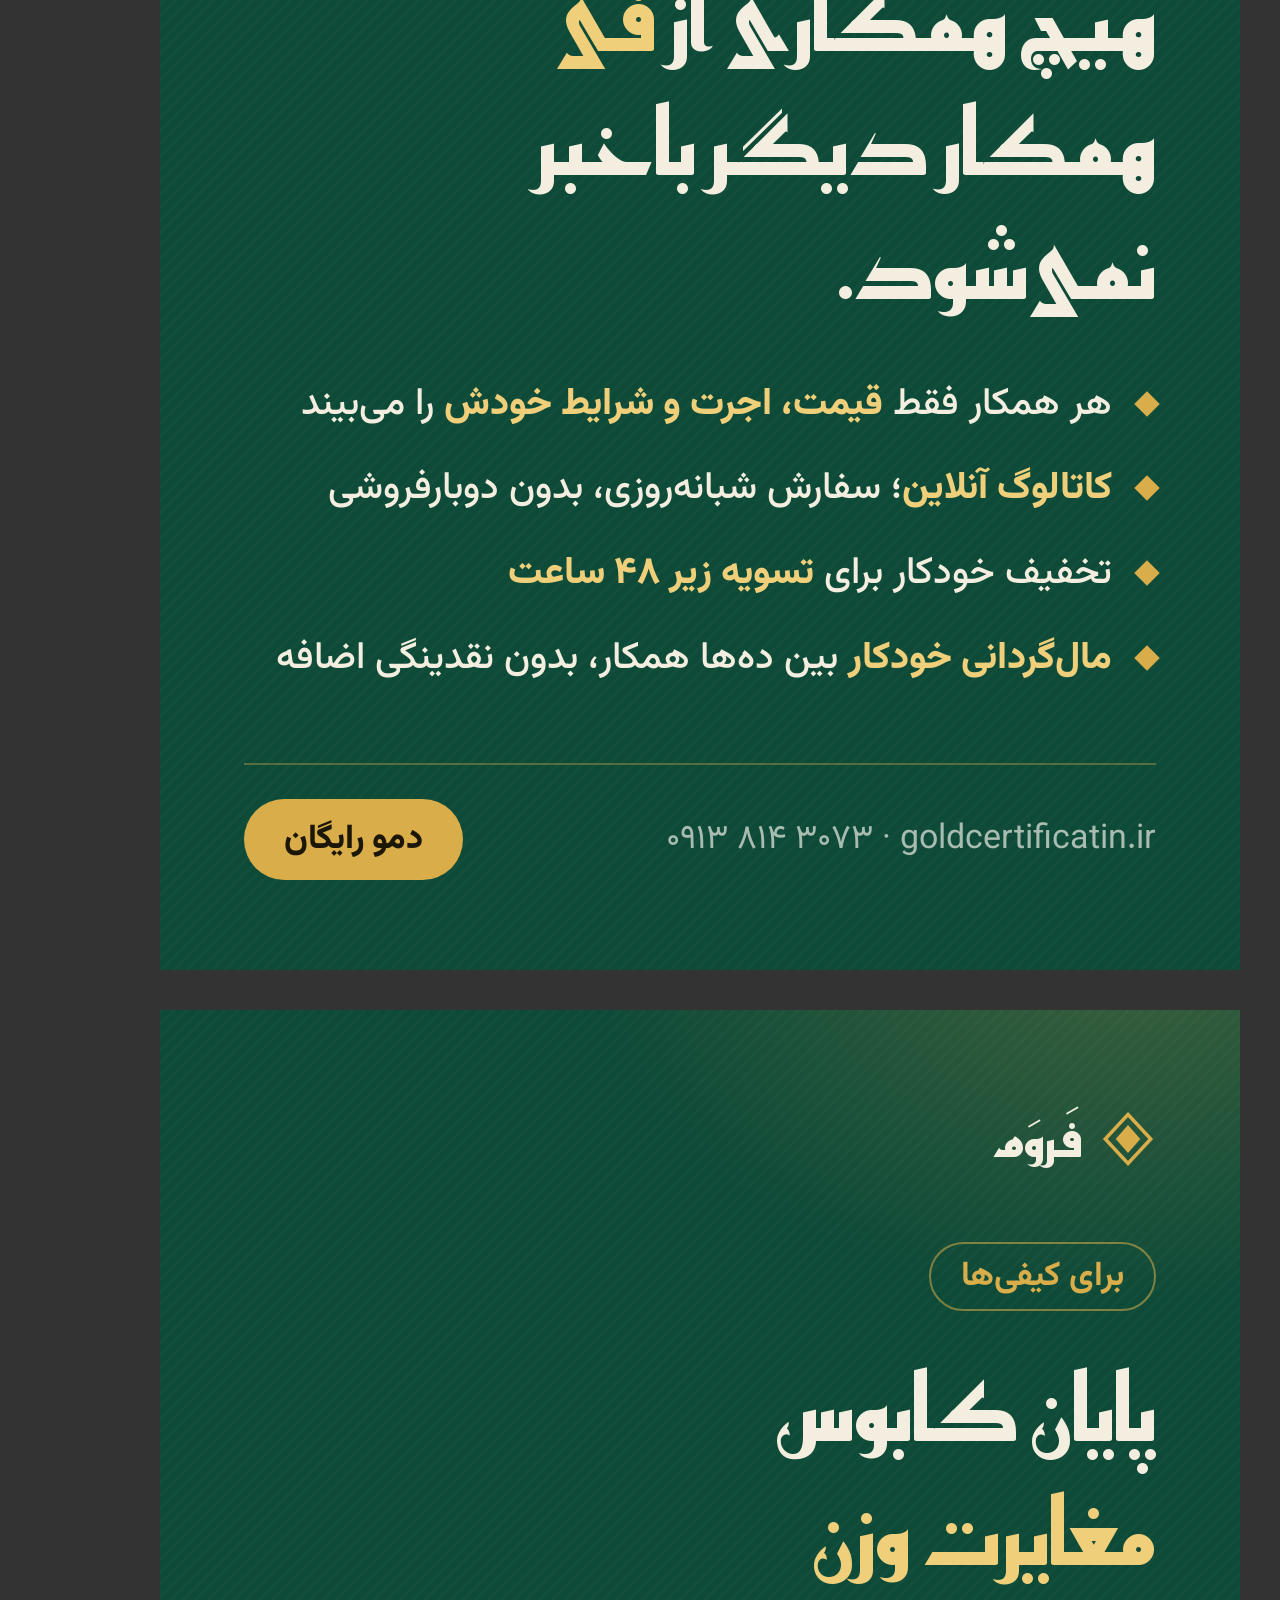
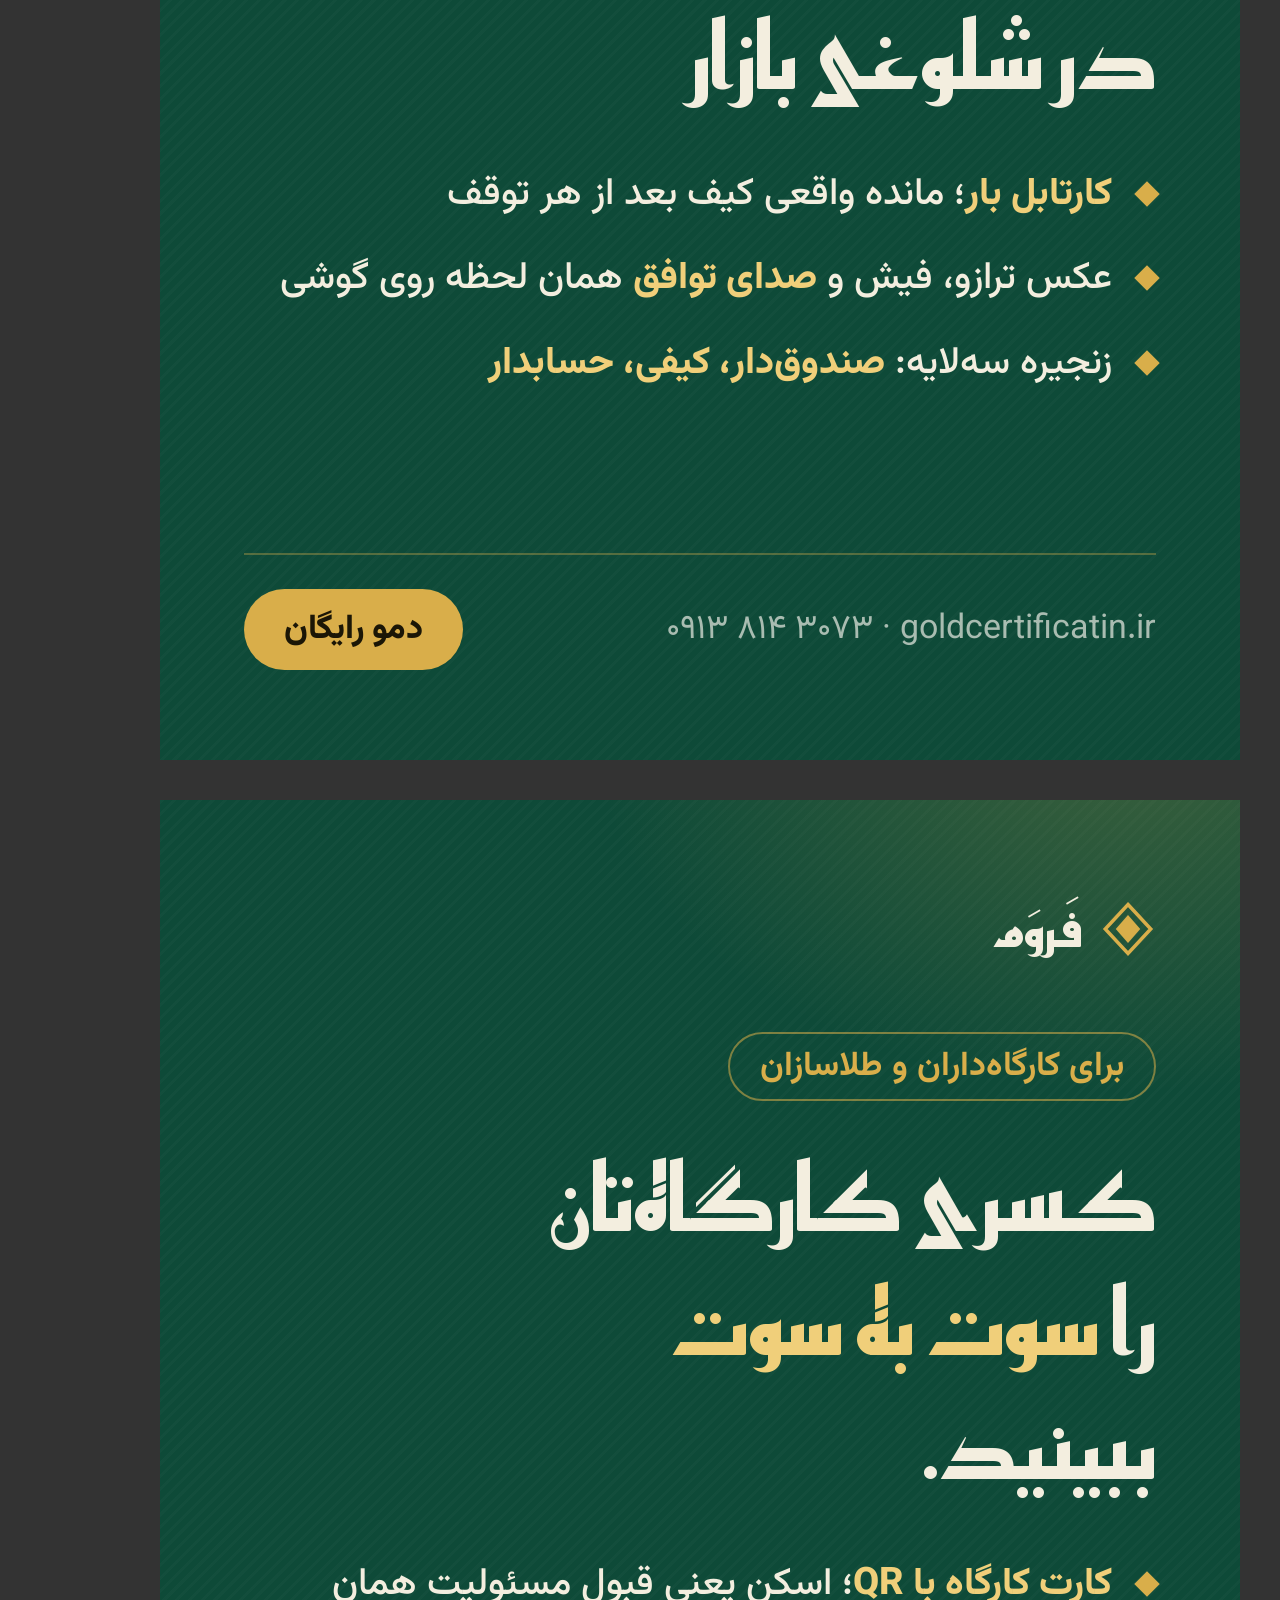
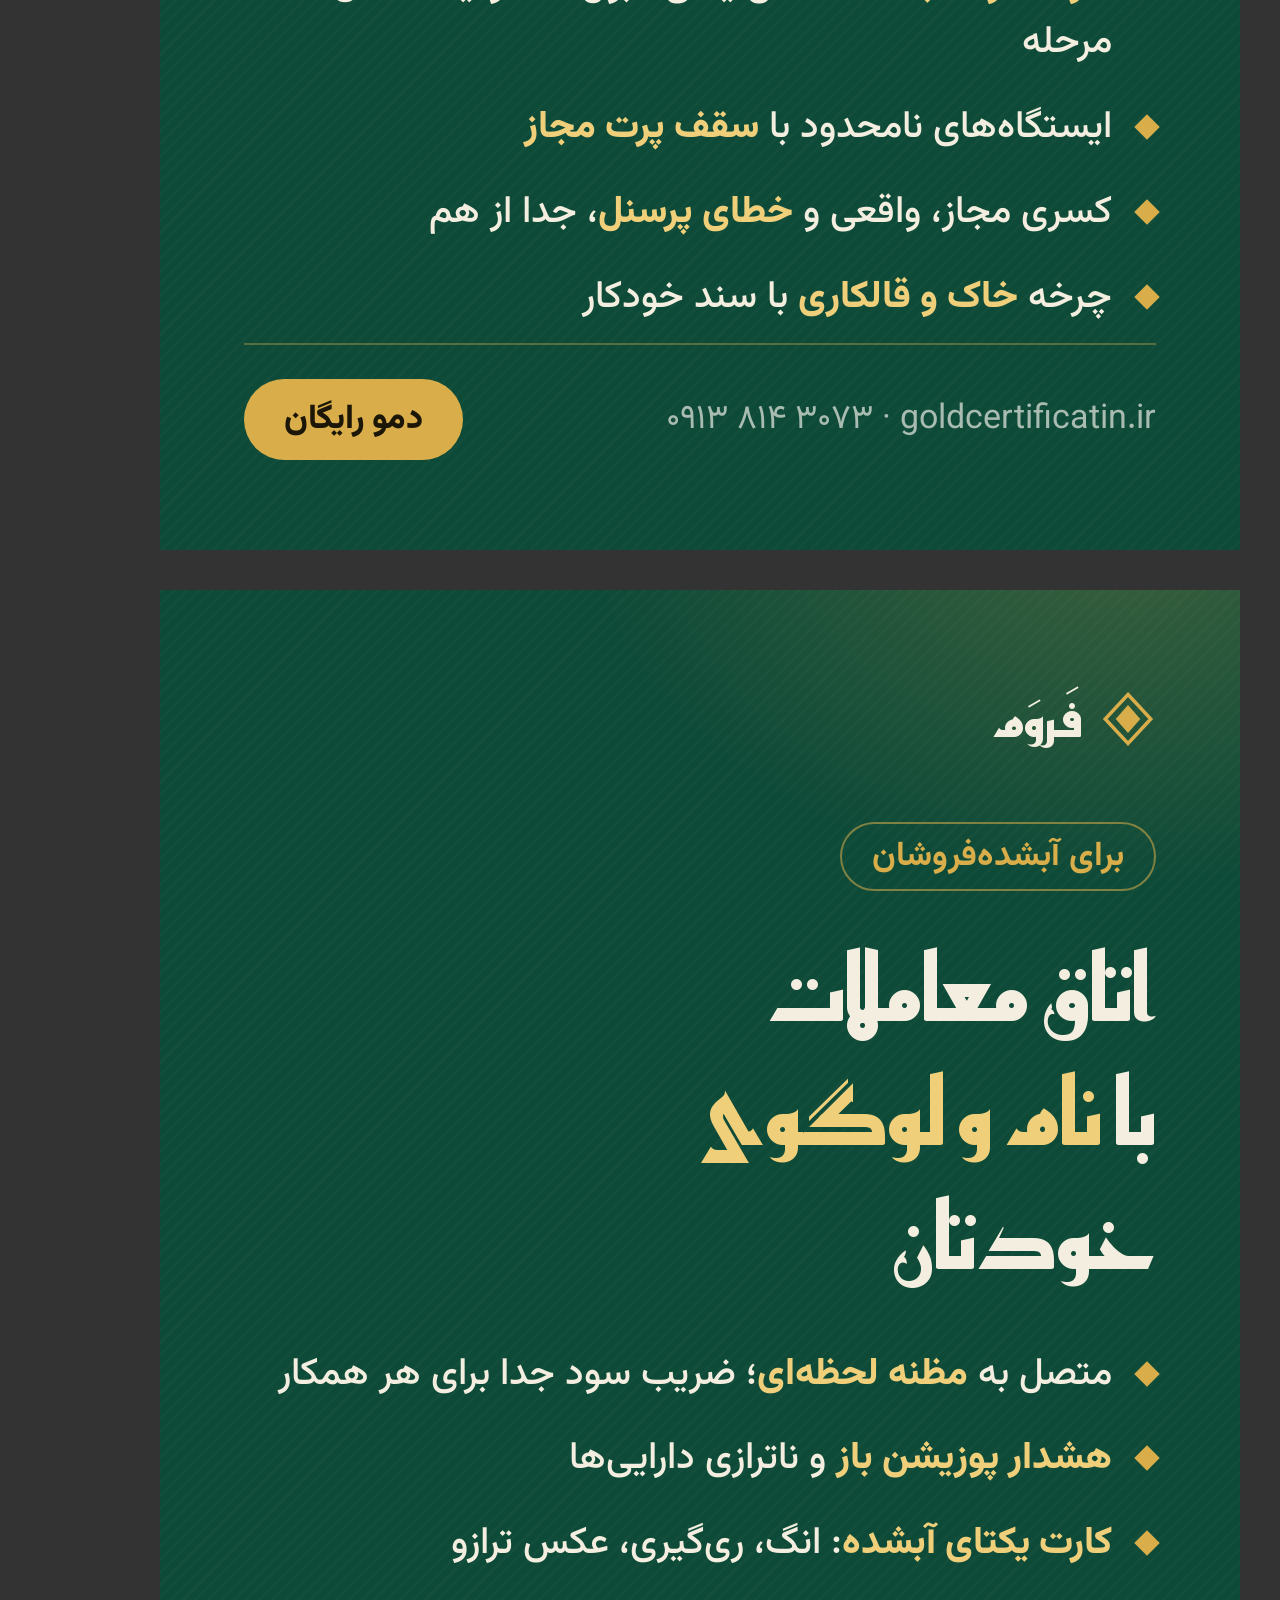
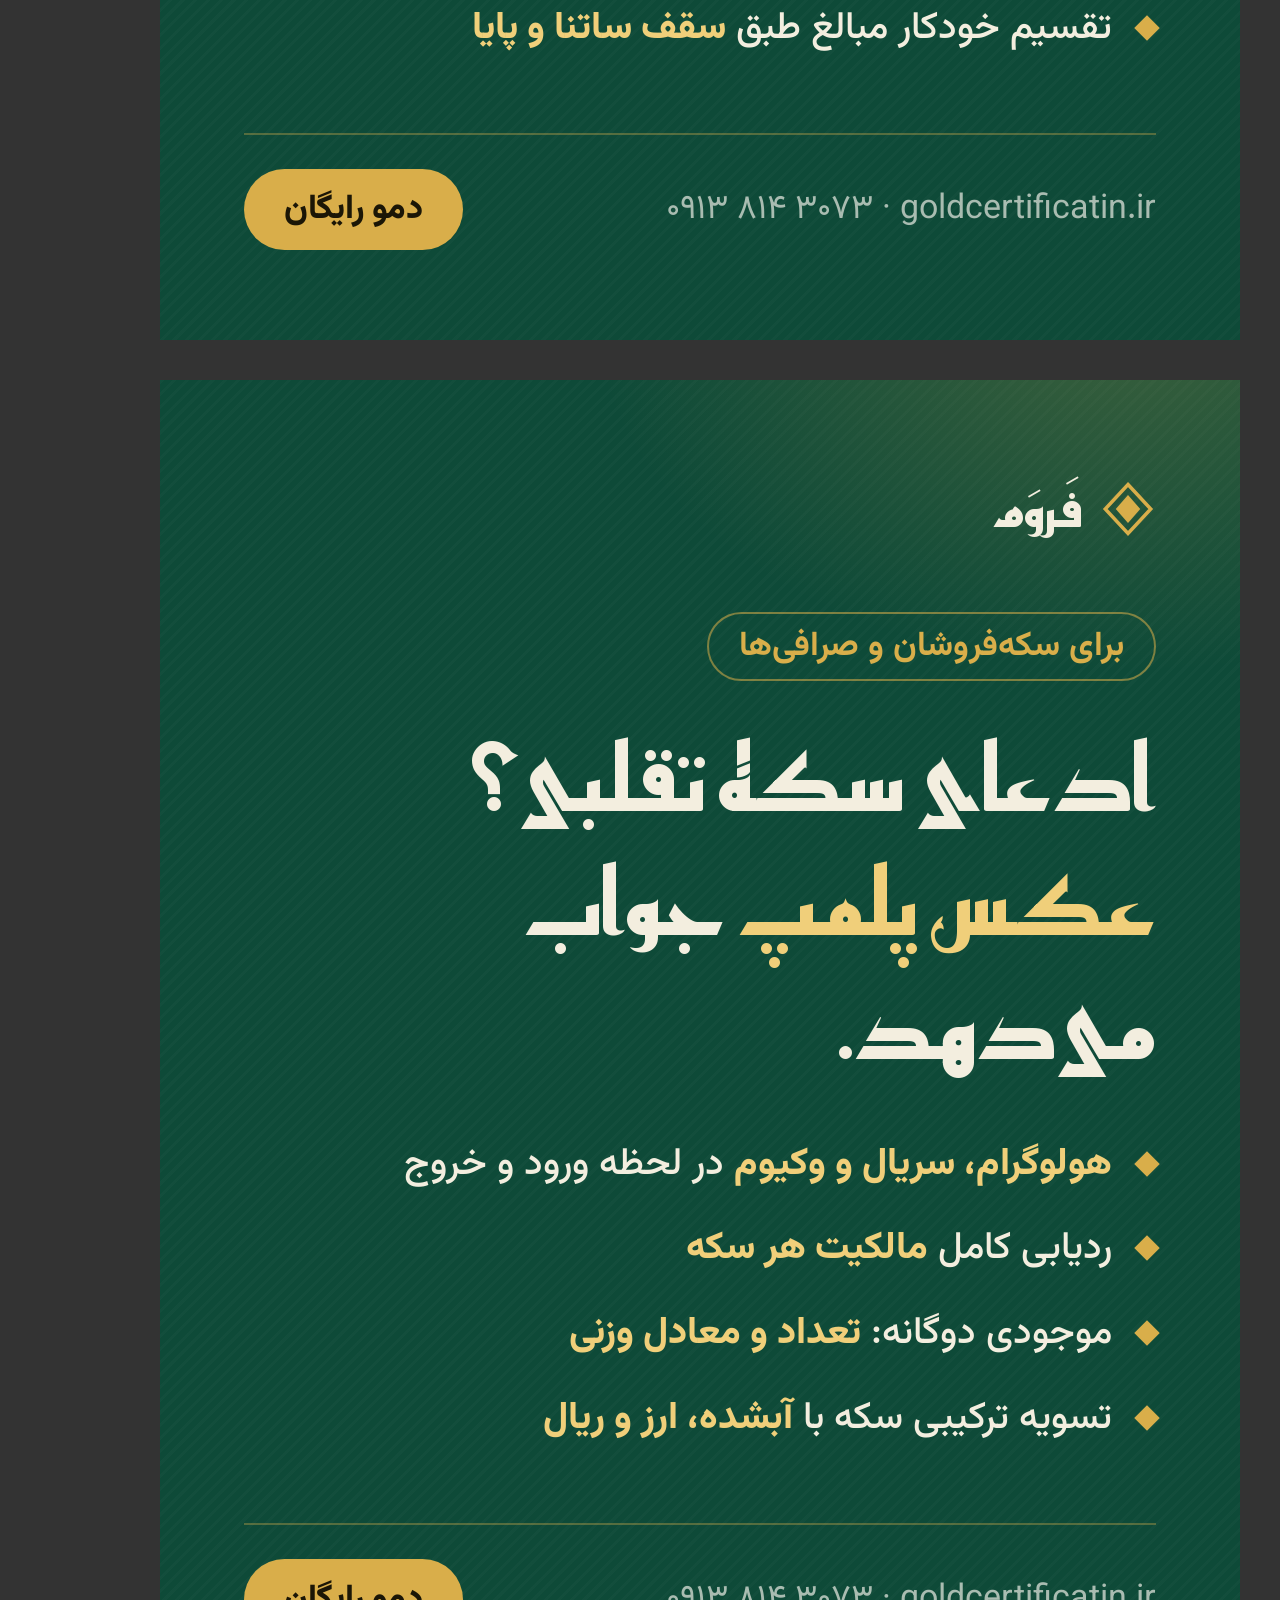
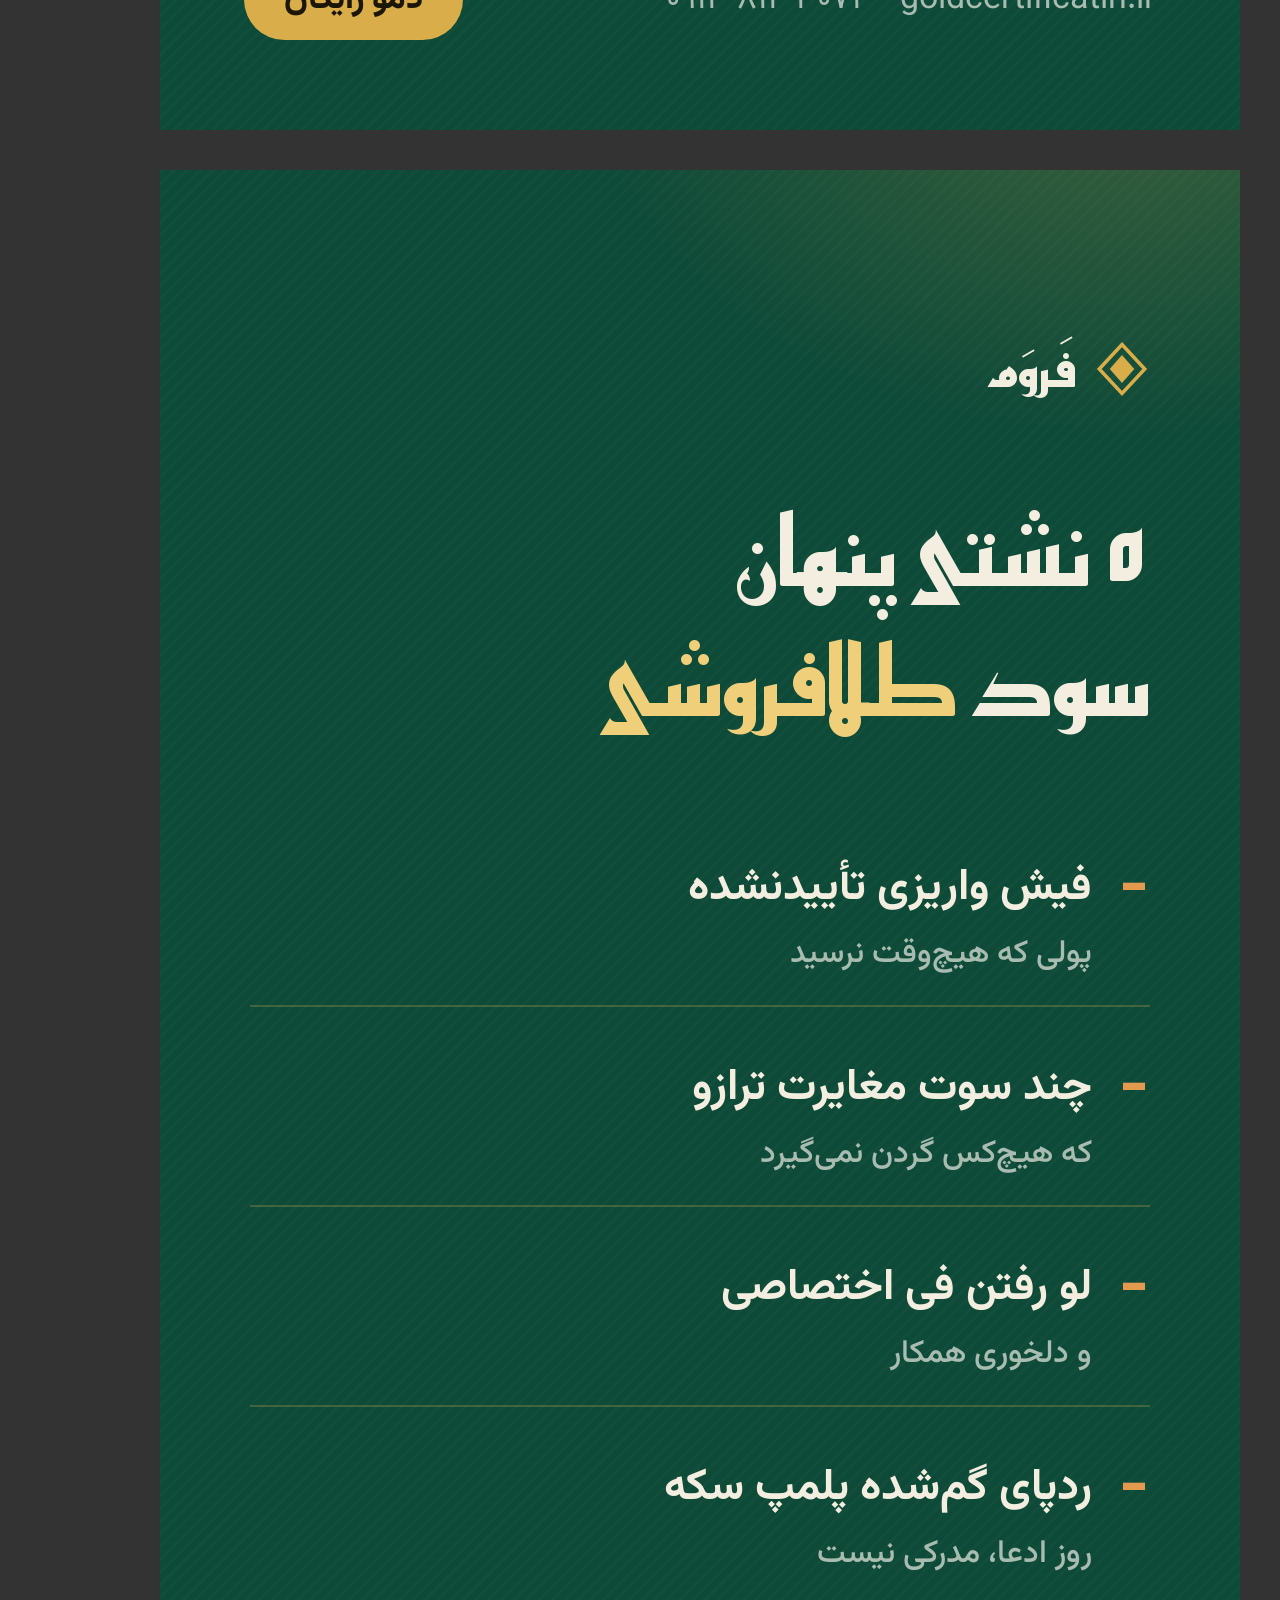
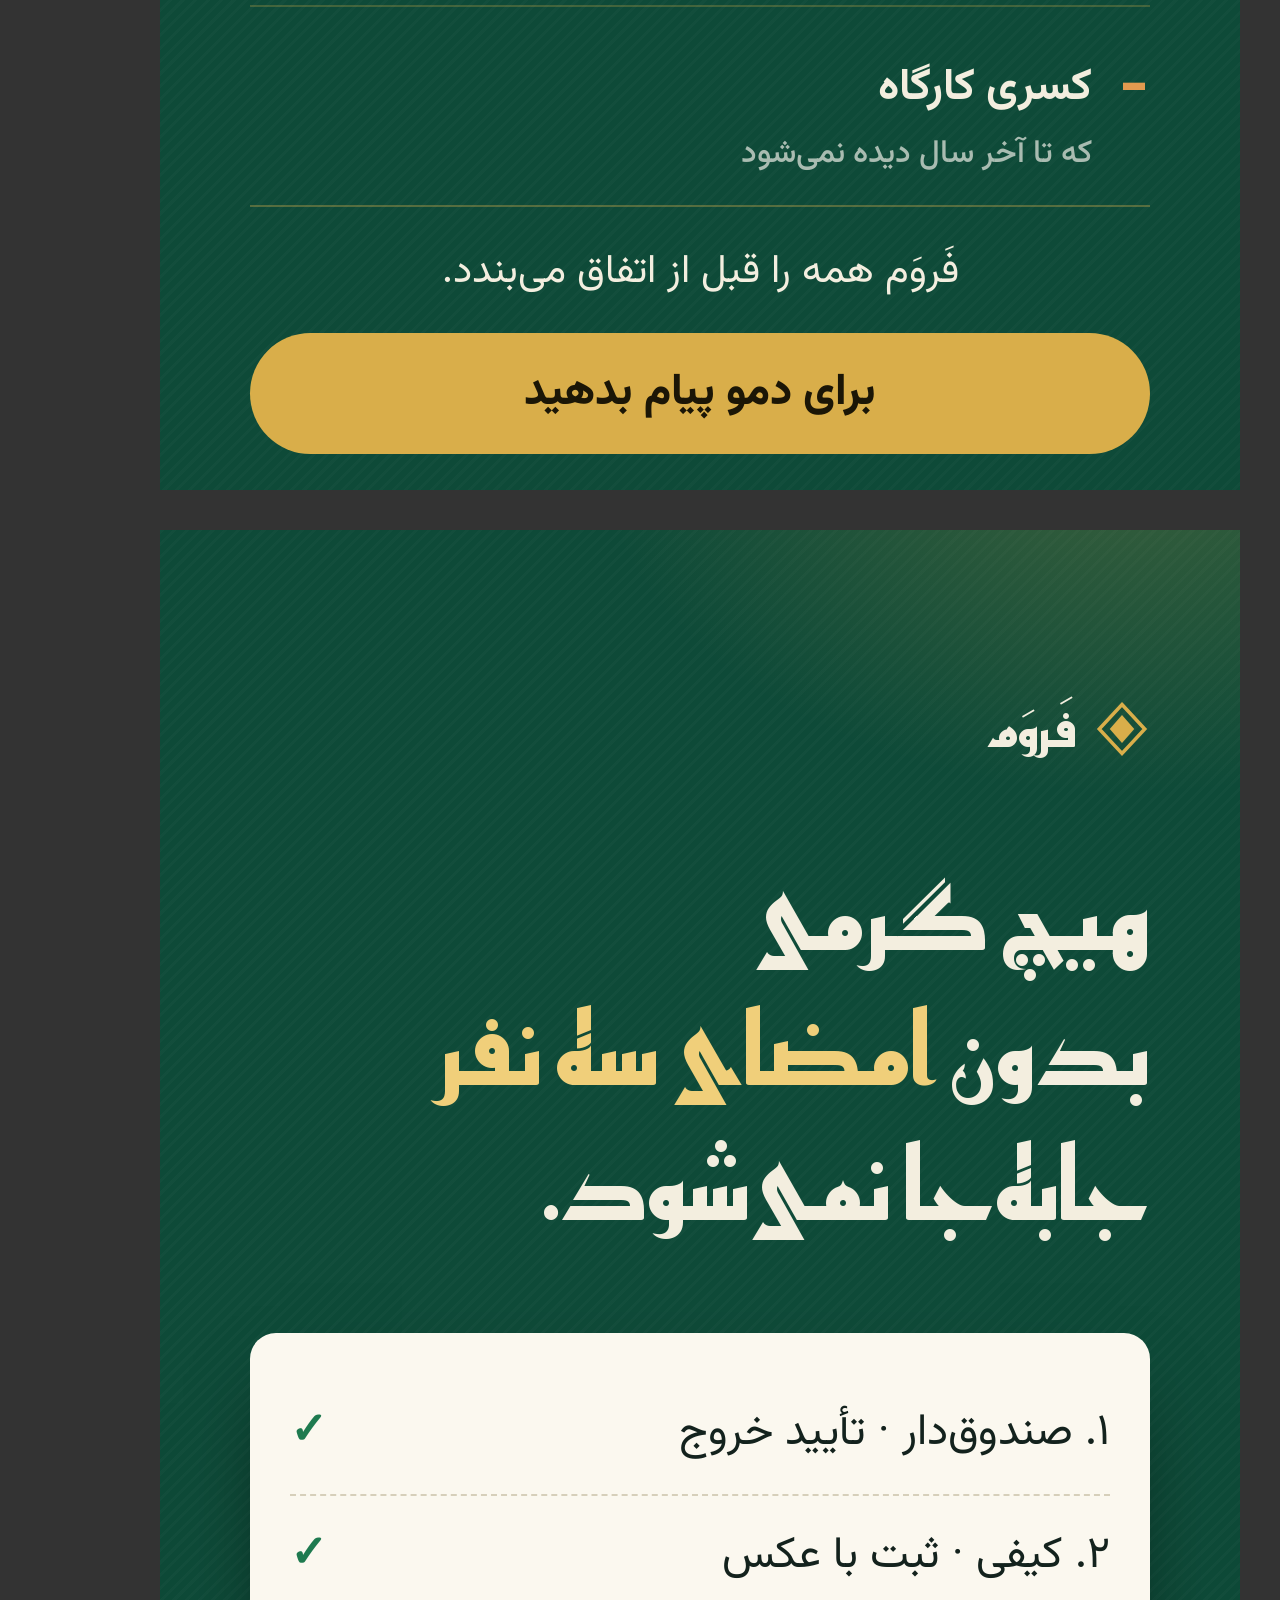
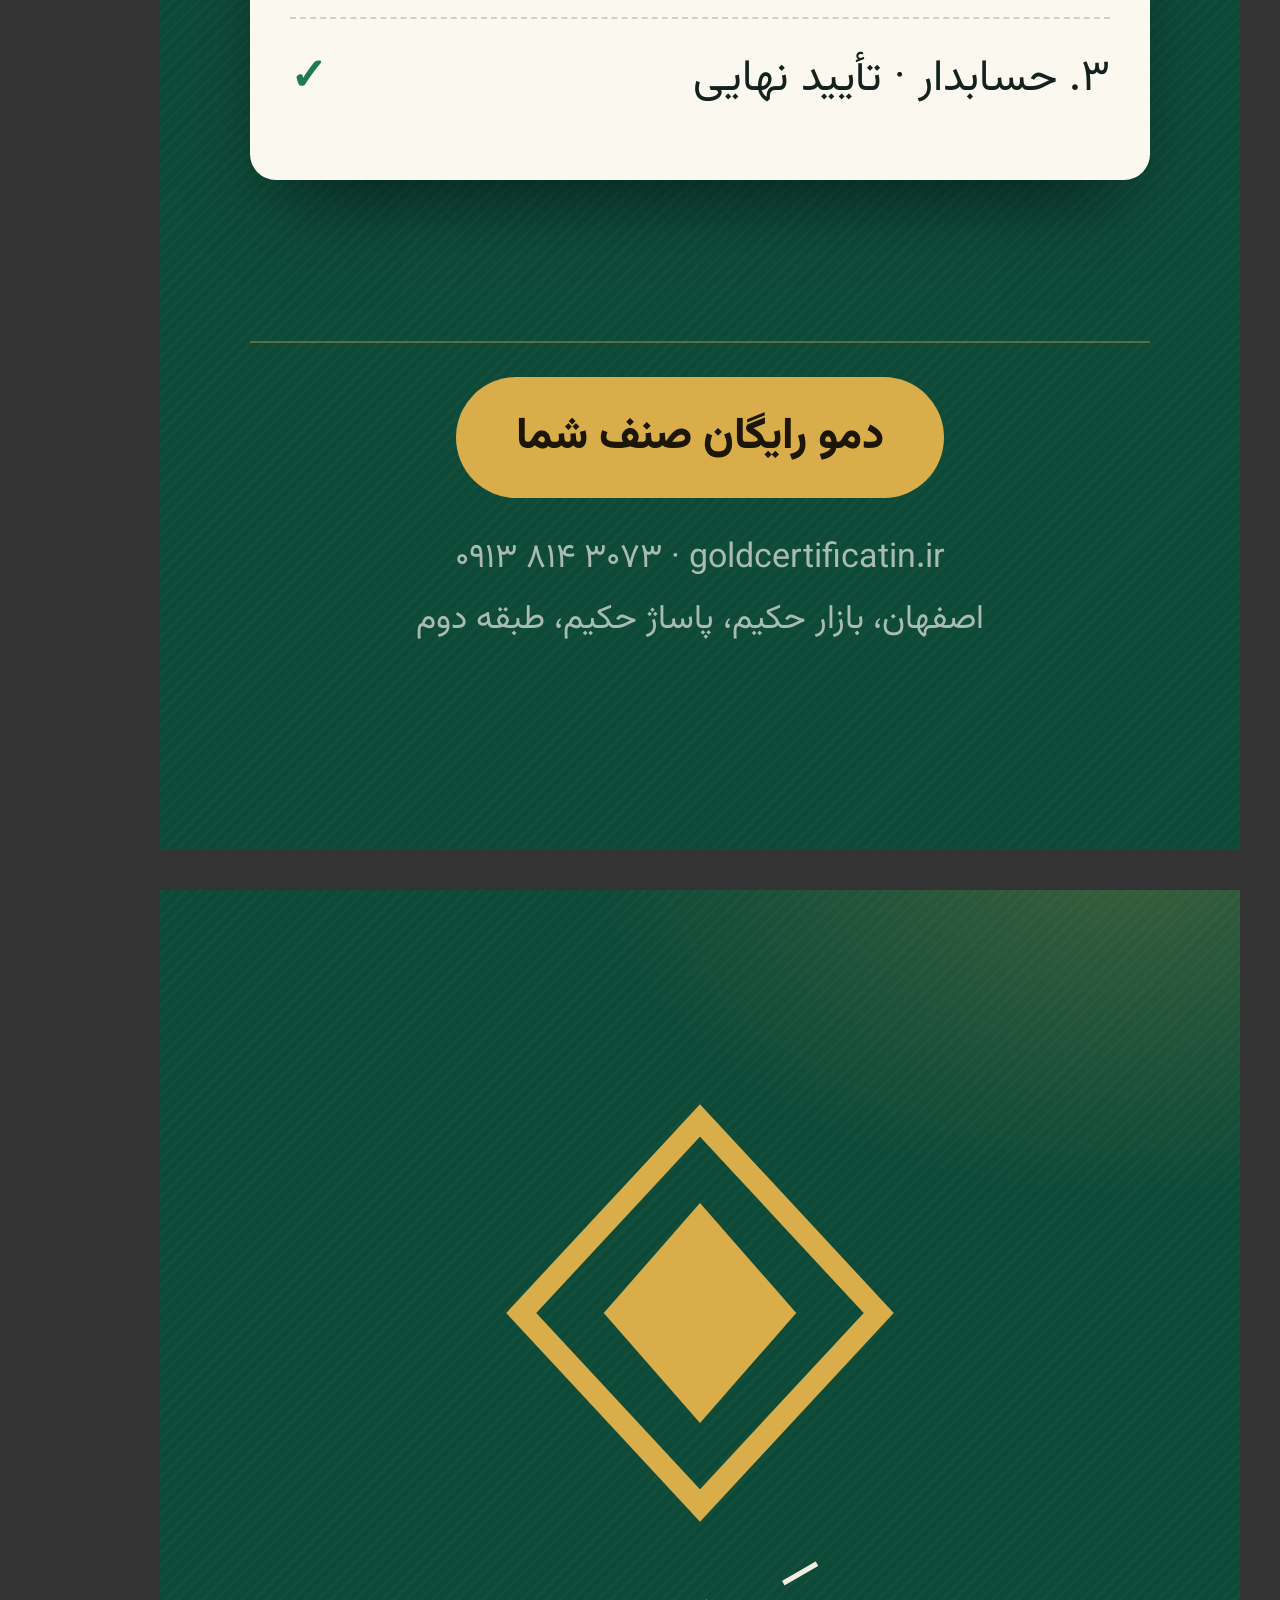
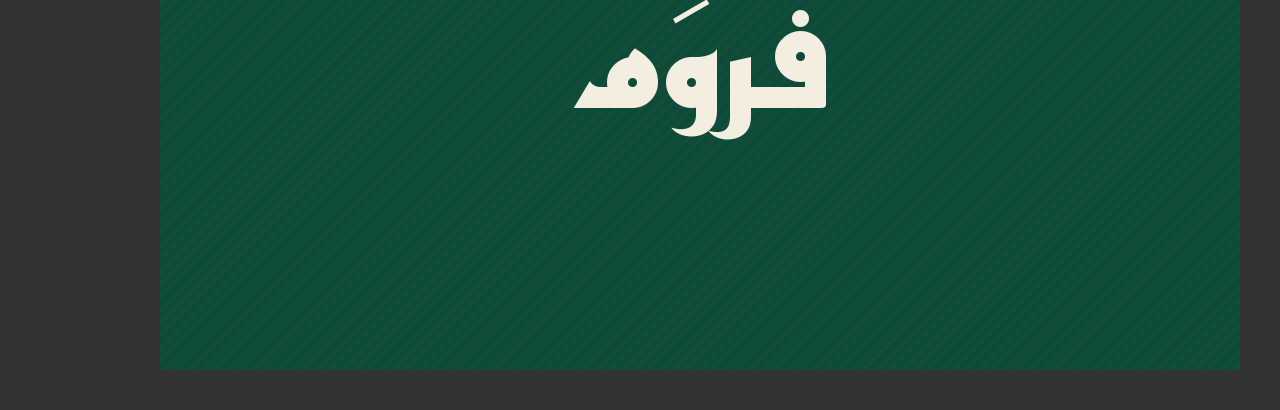
==== commit f0936dea: "Add Farvam contact details to landing page, ad kit and social images Phone/WhatsApp, goldcertificati" ====
--- a/marketing/templates/social.html
+++ b/marketing/templates/social.html
@@ -57,7 +57,7 @@
     <div class="row"><span>تأیید خروج · صندوق‌دار</span><b class="ok">✓</b></div>
     <div class="row"><span>تأیید نهایی · حسابدار</span><b class="wait">در انتظار</b></div>
   </div>
-  <div class="foot"><span>از ثبت اولین سوت تا بستن تراز سالانه</span><b class="cta">درخواست دمو</b></div>
+  <div class="foot"><span dir="ltr">۰۹۱۳ ۸۱۴ ۳۰۷۳ · goldcertificatin.ir</span><b class="cta">درخواست دمو</b></div>
 </section>
 
 <!-- 02: ویترین‌دار -->
@@ -71,7 +71,7 @@
     <li><b>سریال یکتا</b> برای هر قطعه و قفل فوری کالای سرقتی</li>
     <li>حضور و غیاب متصل به <b>حقوق و پاداش</b></li>
   </ul>
-  <div class="foot"><span>فَروَم · اکوسیستم هوشمند طلا</span><b class="cta">دمو رایگان</b></div>
+  <div class="foot"><span dir="ltr">۰۹۱۳ ۸۱۴ ۳۰۷۳ · goldcertificatin.ir</span><b class="cta">دمو رایگان</b></div>
 </section>
 
 <!-- 03: بنکدار -->
@@ -85,7 +85,7 @@
     <li>تخفیف خودکار برای <b>تسویه زیر ۴۸ ساعت</b></li>
     <li><b>مال‌گردانی خودکار</b> بین ده‌ها همکار، بدون نقدینگی اضافه</li>
   </ul>
-  <div class="foot"><span>فَروَم · اکوسیستم هوشمند طلا</span><b class="cta">دمو رایگان</b></div>
+  <div class="foot"><span dir="ltr">۰۹۱۳ ۸۱۴ ۳۰۷۳ · goldcertificatin.ir</span><b class="cta">دمو رایگان</b></div>
 </section>
 
 <!-- 04: کیفی -->
@@ -98,7 +98,7 @@
     <li>عکس ترازو، فیش و <b>صدای توافق</b> همان لحظه روی گوشی</li>
     <li>زنجیره سه‌لایه: <b>صندوق‌دار، کیفی، حسابدار</b></li>
   </ul>
-  <div class="foot"><span>فَروَم · اکوسیستم هوشمند طلا</span><b class="cta">دمو رایگان</b></div>
+  <div class="foot"><span dir="ltr">۰۹۱۳ ۸۱۴ ۳۰۷۳ · goldcertificatin.ir</span><b class="cta">دمو رایگان</b></div>
 </section>
 
 <!-- 05: کارگاه -->
@@ -112,7 +112,7 @@
     <li>کسری مجاز، واقعی و <b>خطای پرسنل</b>، جدا از هم</li>
     <li>چرخه <b>خاک و قالکاری</b> با سند خودکار</li>
   </ul>
-  <div class="foot"><span>فَروَم · اکوسیستم هوشمند طلا</span><b class="cta">دمو رایگان</b></div>
+  <div class="foot"><span dir="ltr">۰۹۱۳ ۸۱۴ ۳۰۷۳ · goldcertificatin.ir</span><b class="cta">دمو رایگان</b></div>
 </section>
 
 <!-- 06: آبشده -->
@@ -126,7 +126,7 @@
     <li><b>کارت یکتای آبشده</b>: انگ، ری‌گیری، عکس ترازو</li>
     <li>تقسیم خودکار مبالغ طبق <b>سقف ساتنا و پایا</b></li>
   </ul>
-  <div class="foot"><span>فَروَم · اکوسیستم هوشمند طلا</span><b class="cta">دمو رایگان</b></div>
+  <div class="foot"><span dir="ltr">۰۹۱۳ ۸۱۴ ۳۰۷۳ · goldcertificatin.ir</span><b class="cta">دمو رایگان</b></div>
 </section>
 
 <!-- 07: سکه -->
@@ -140,7 +140,7 @@
     <li>موجودی دوگانه: <b>تعداد و معادل وزنی</b></li>
     <li>تسویه ترکیبی سکه با <b>آبشده، ارز و ریال</b></li>
   </ul>
-  <div class="foot"><span>فَروَم · اکوسیستم هوشمند طلا</span><b class="cta">دمو رایگان</b></div>
+  <div class="foot"><span dir="ltr">۰۹۱۳ ۸۱۴ ۳۰۷۳ · goldcertificatin.ir</span><b class="cta">دمو رایگان</b></div>
 </section>
 
 <!-- استوری ۱: نشتی‌ها -->
@@ -154,7 +154,7 @@
     <div class="leak"><span class="m">−</span><div>ردپای گم‌شده پلمپ سکه<small>روز ادعا، مدرکی نیست</small></div></div>
     <div class="leak"><span class="m">−</span><div>کسری کارگاه<small>که تا آخر سال دیده نمی‌شود</small></div></div>
   </div>
-  <div class="foot" style="flex-direction:column;gap:30px;align-items:stretch;text-align:center"><span style="font-size:40px;color:var(--cream)">فَروَم همه را قبل از اتفاق می‌بندد.</span><b class="cta" style="font-size:44px;padding:26px">برای دمو پیام بدهید</b></div>
+  <div class="foot" style="flex-direction:column;gap:30px;align-items:stretch;text-align:center"><span style="font-size:40px;color:var(--cream)">فَروَم همه را قبل از اتفاق می‌بندد.</span><b class="cta" style="font-size:44px;padding:26px">برای دمو پیام بدهید</b><div style="text-align:center;font-size:34px;color:var(--mute);line-height:1.8"><span dir="ltr" style="display:inline-block">۰۹۱۳ ۸۱۴ ۳۰۷۳ · goldcertificatin.ir</span><br>اصفهان، بازار حکیم، پاساژ حکیم، طبقه دوم</div></div>
 </section>
 
 <!-- استوری ۲: سه لایه -->
@@ -166,7 +166,7 @@
     <div class="row" style="font-size:44px;padding:26px 0"><span>۲. کیفی · ثبت با عکس</span><b class="ok">✓</b></div>
     <div class="row" style="font-size:44px;padding:26px 0"><span>۳. حسابدار · تأیید نهایی</span><b class="ok">✓</b></div>
   </div>
-  <div class="foot" style="justify-content:center"><b class="cta" style="font-size:44px;padding:26px 60px">دمو رایگان صنف شما</b></div>
+  <div class="foot" style="flex-direction:column;gap:30px"><b class="cta" style="font-size:44px;padding:26px 60px">دمو رایگان صنف شما</b><div style="text-align:center;font-size:34px;color:var(--mute);line-height:1.8"><span dir="ltr" style="display:inline-block">۰۹۱۳ ۸۱۴ ۳۰۷۳ · goldcertificatin.ir</span><br>اصفهان، بازار حکیم، پاساژ حکیم، طبقه دوم</div></div>
 </section>
 
 <!-- لوگو پروفایل -->
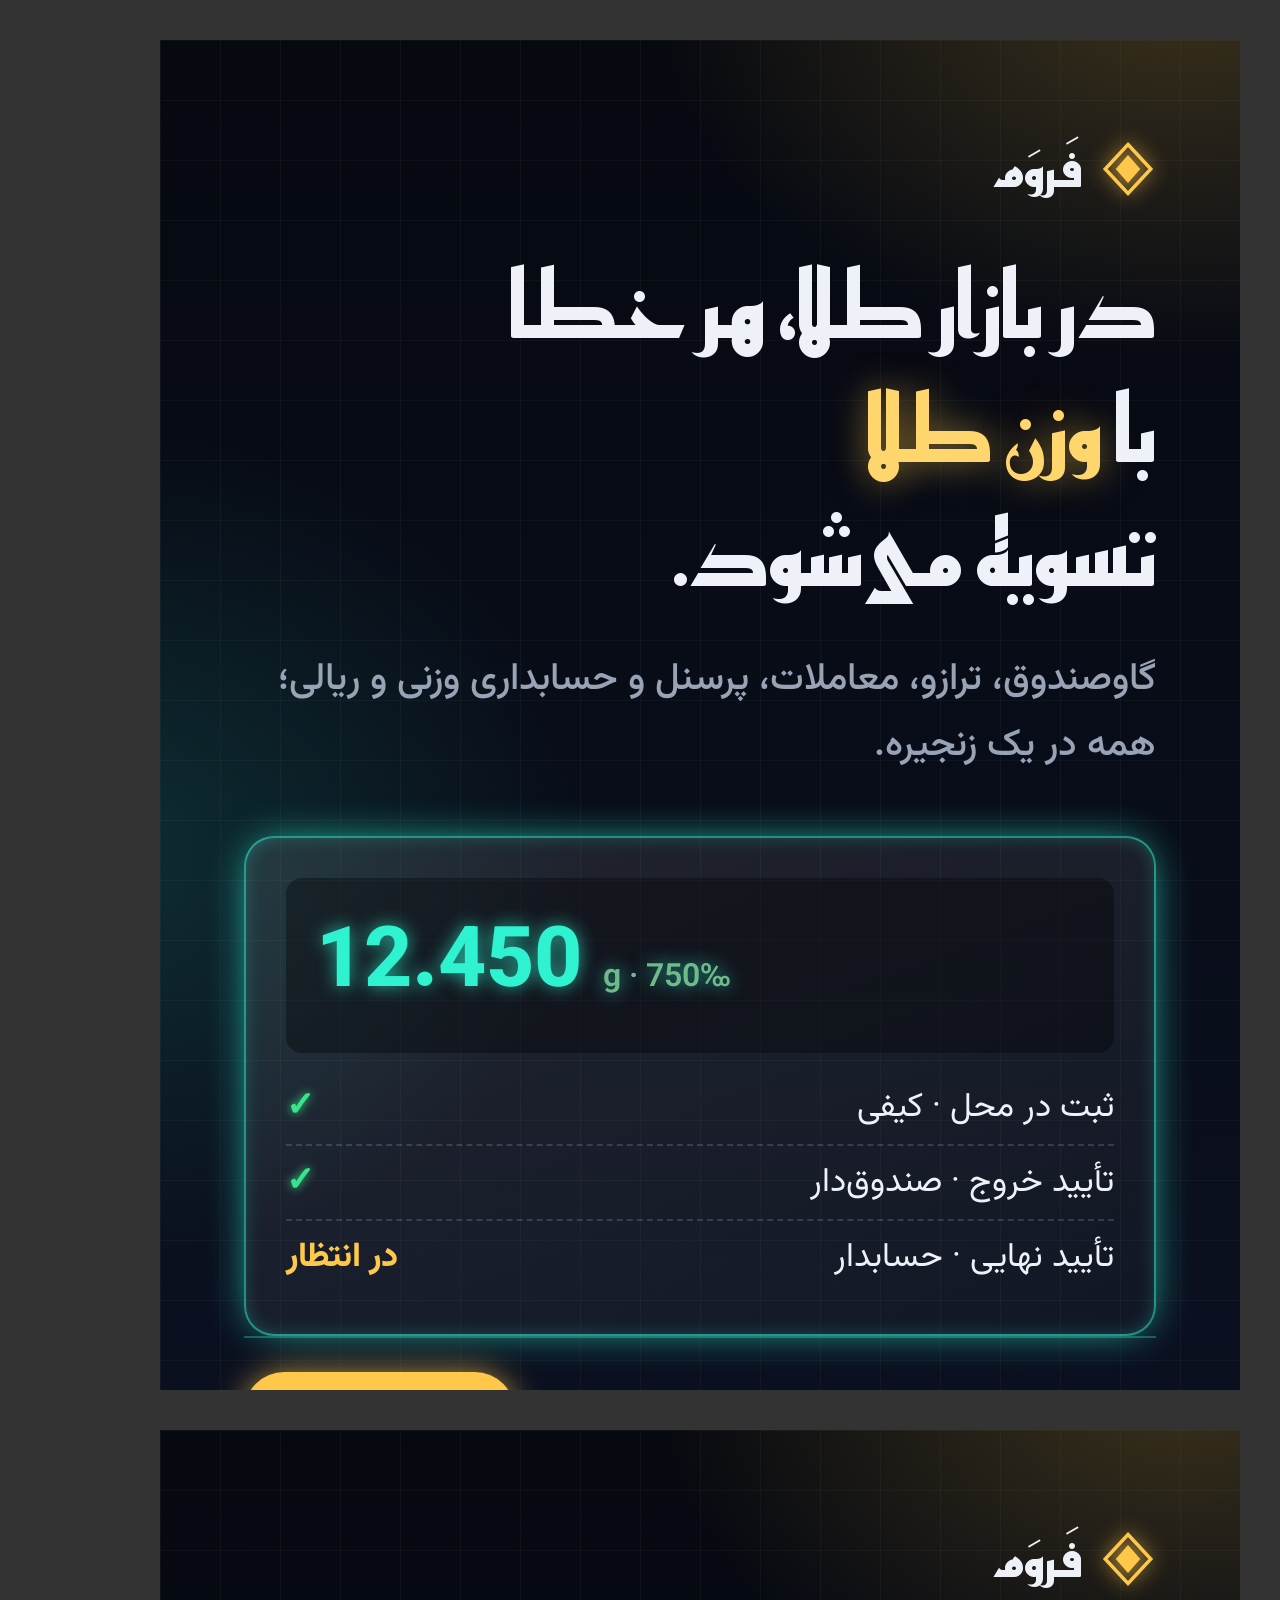
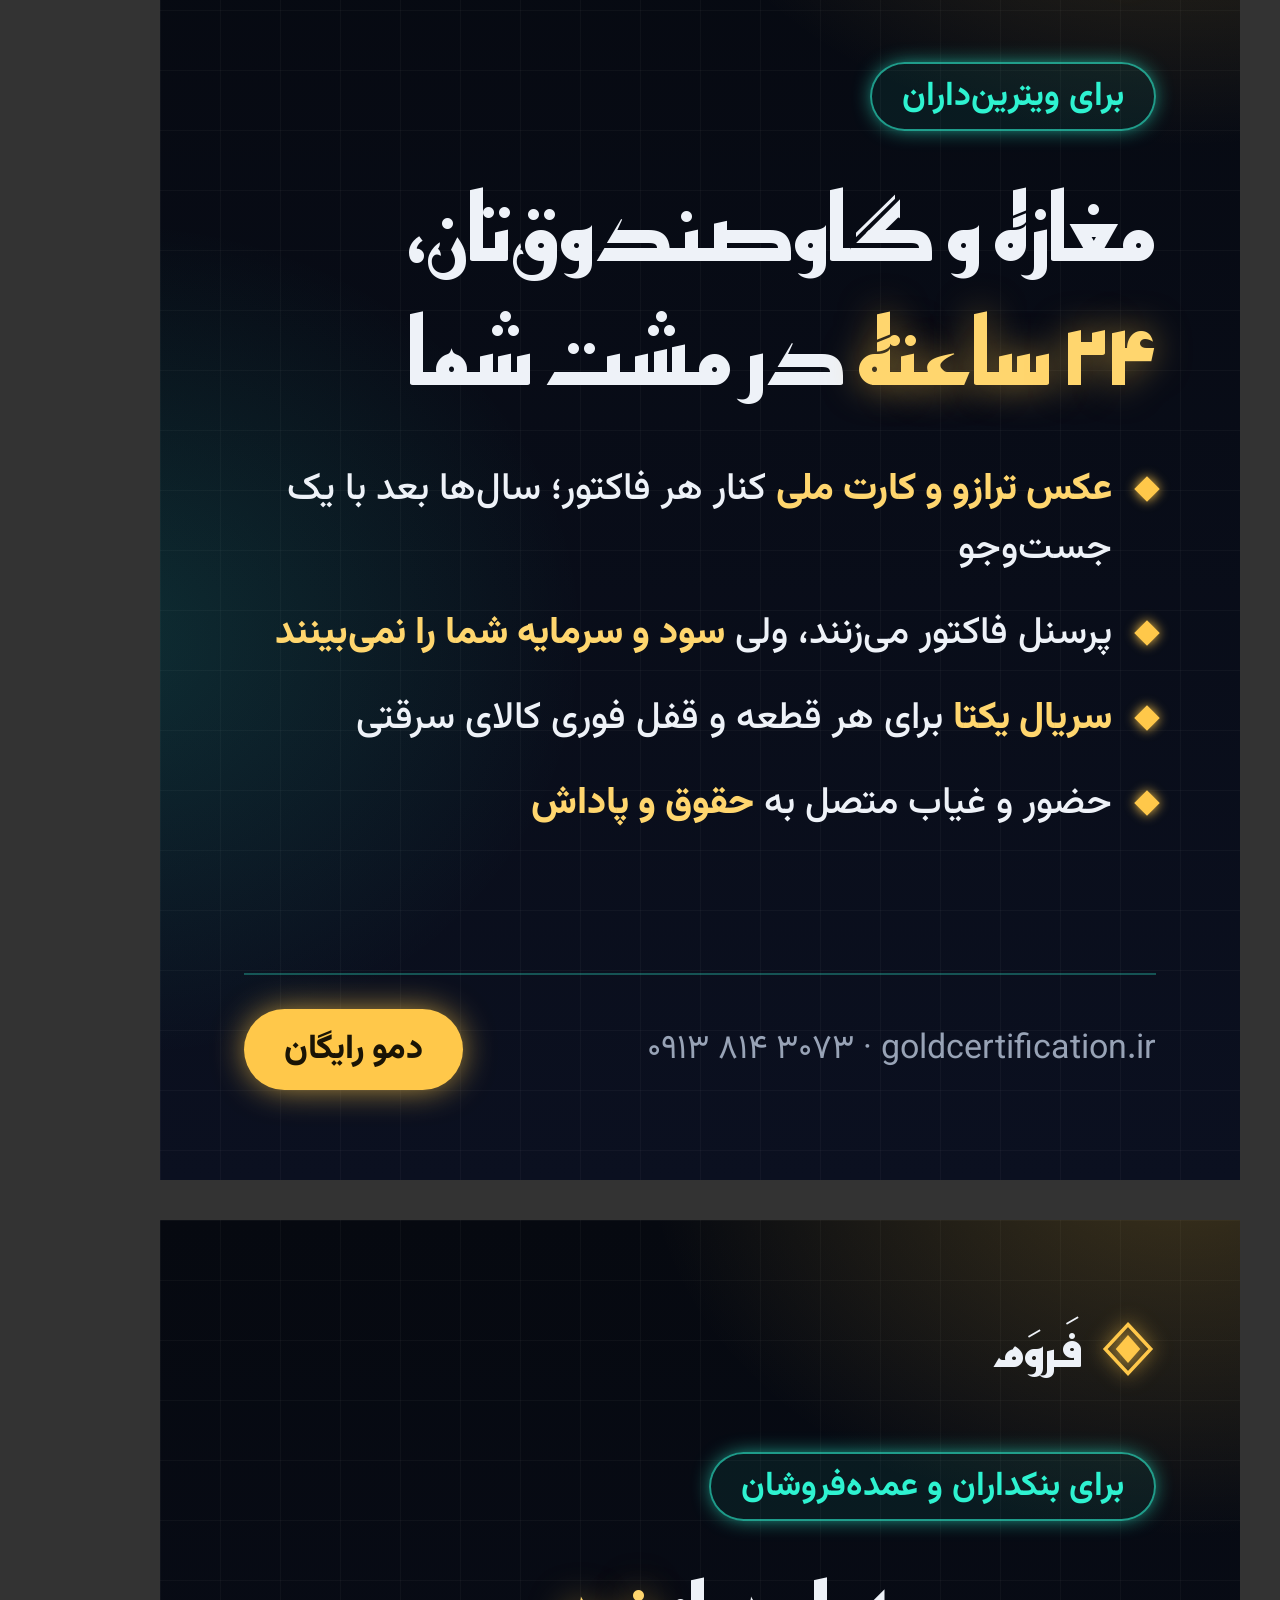
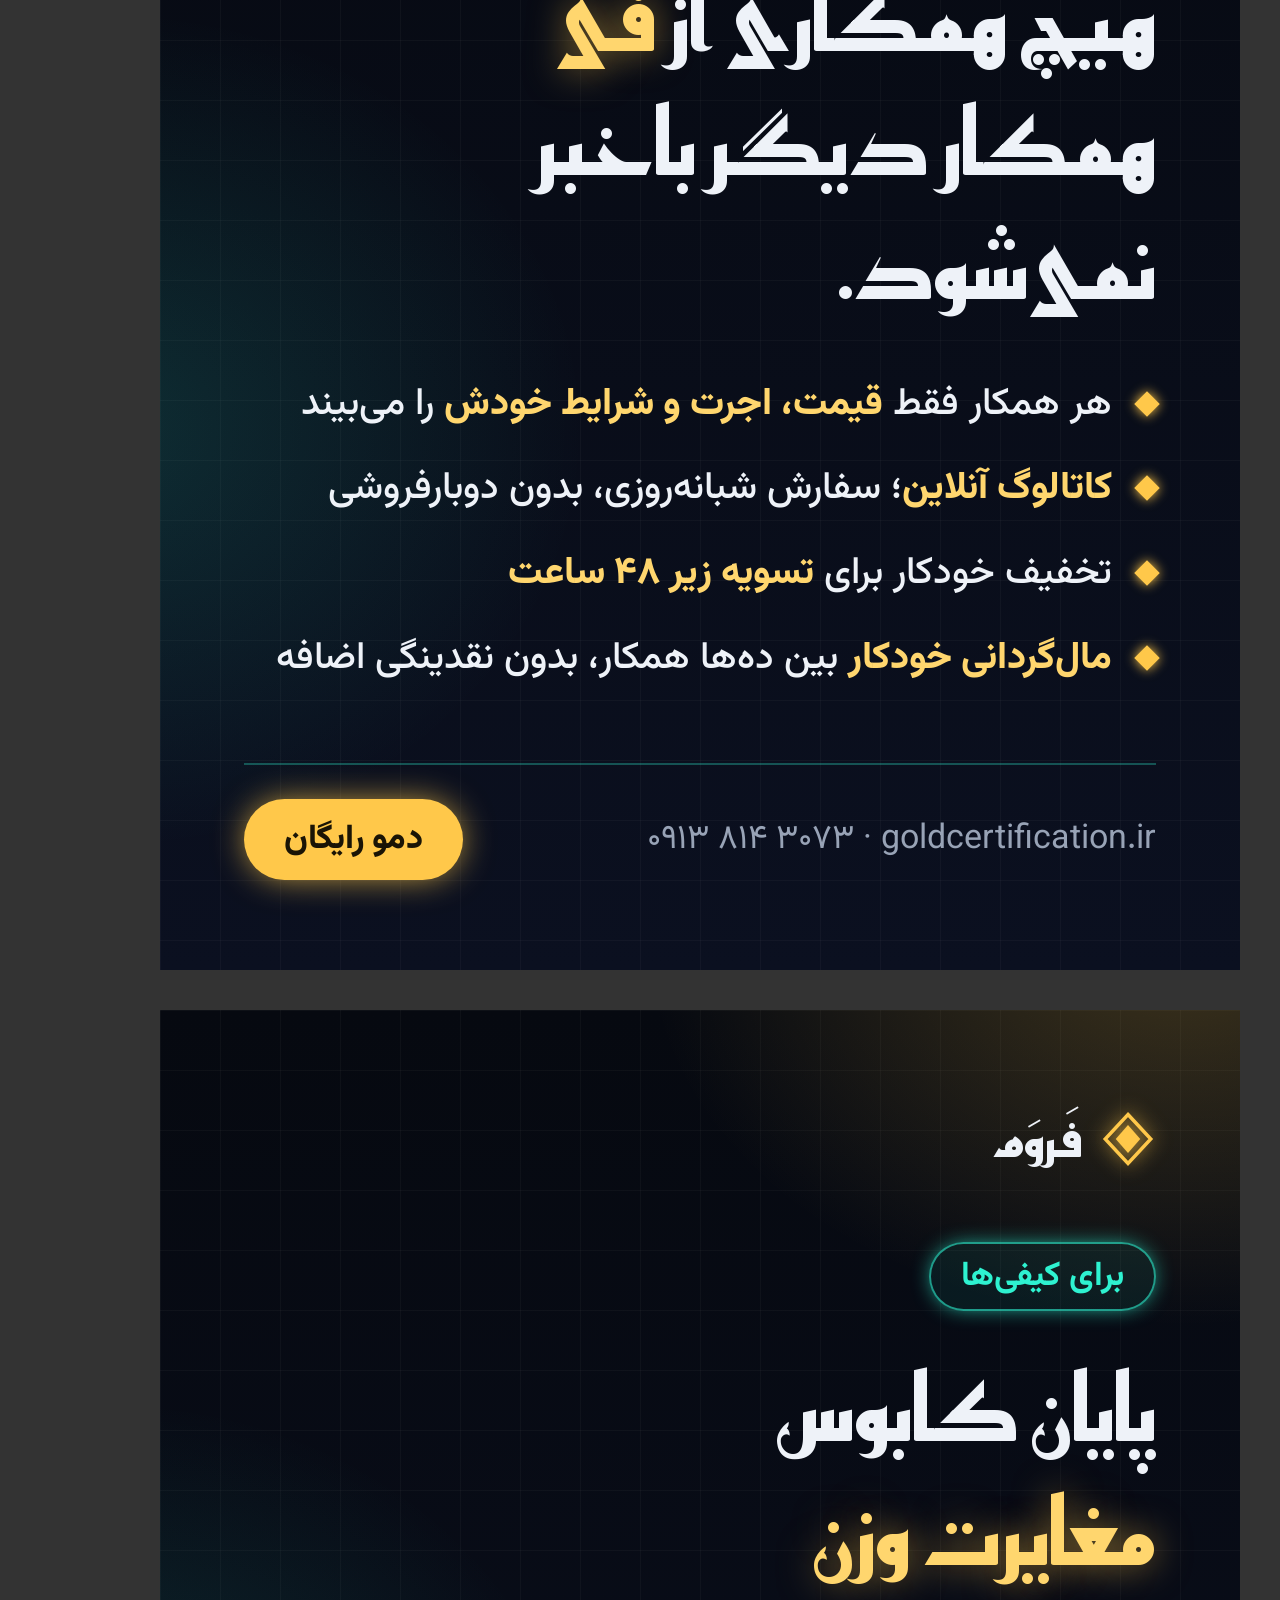
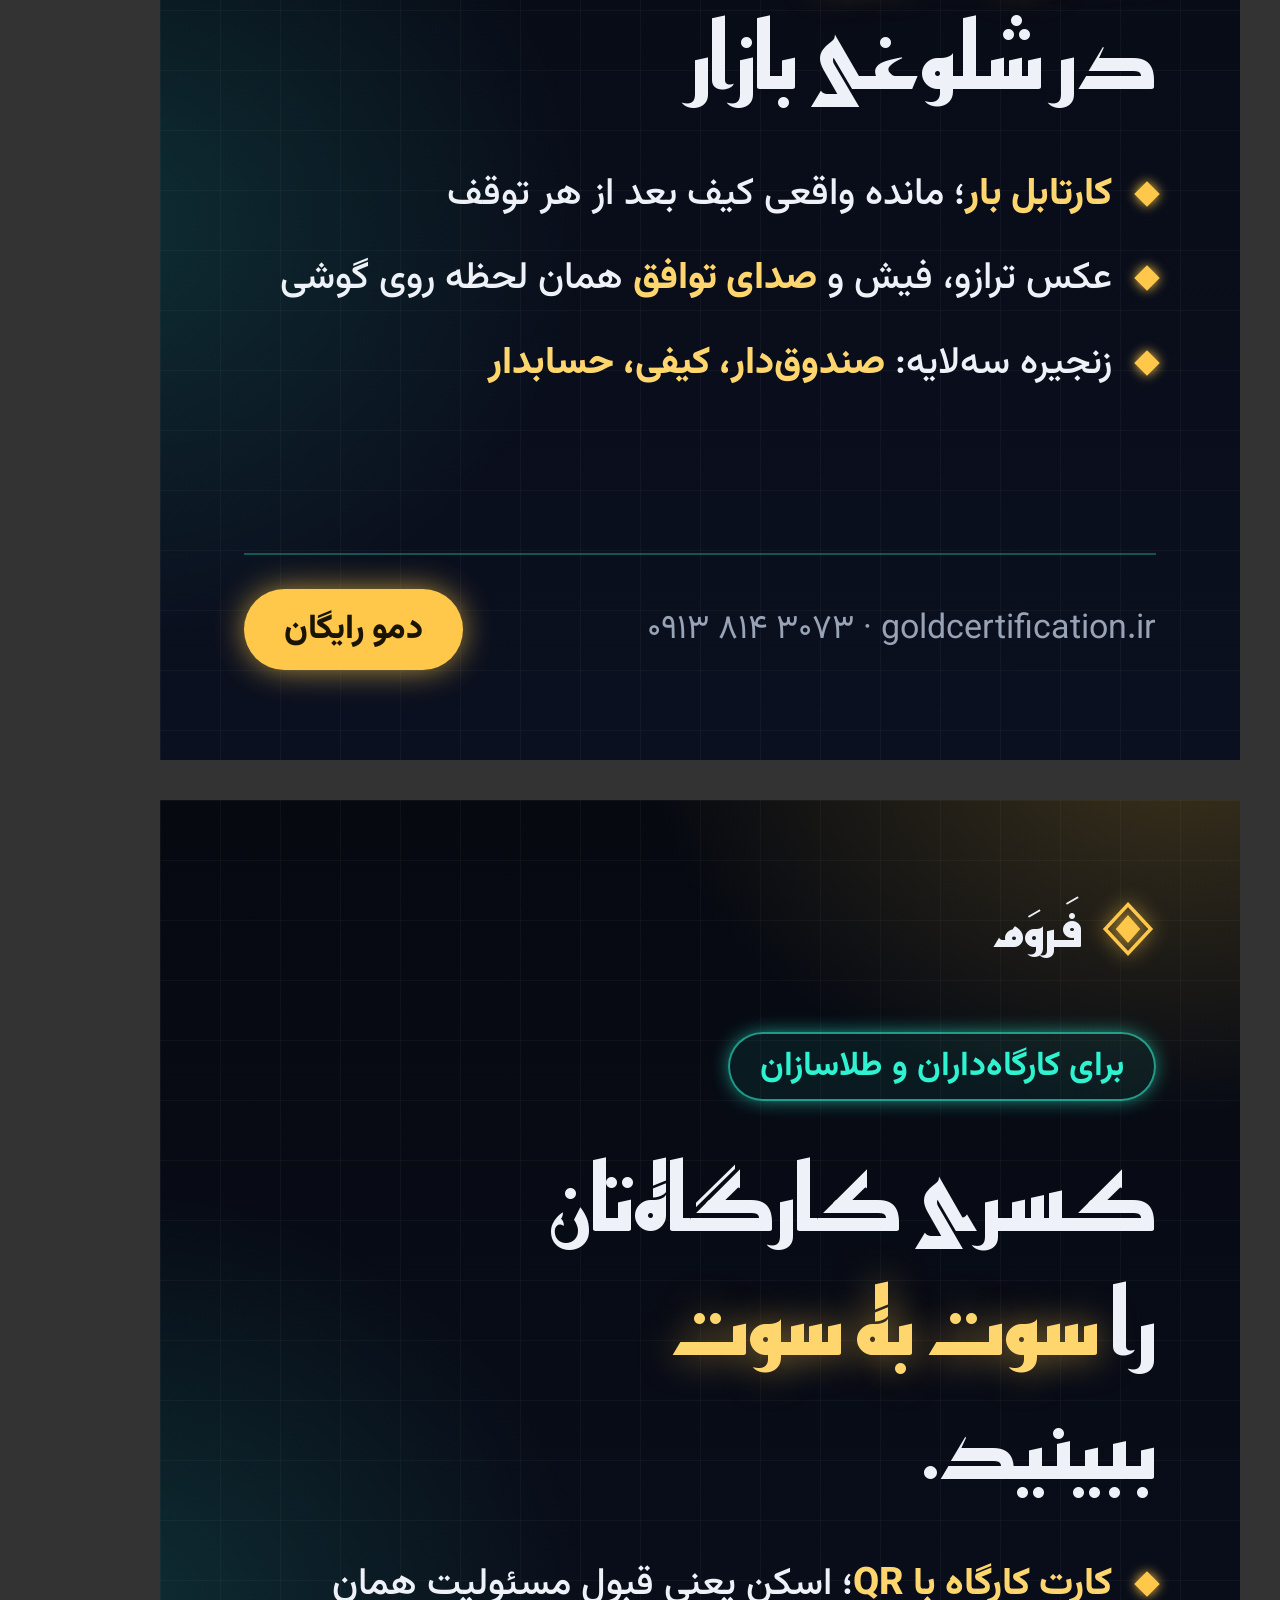
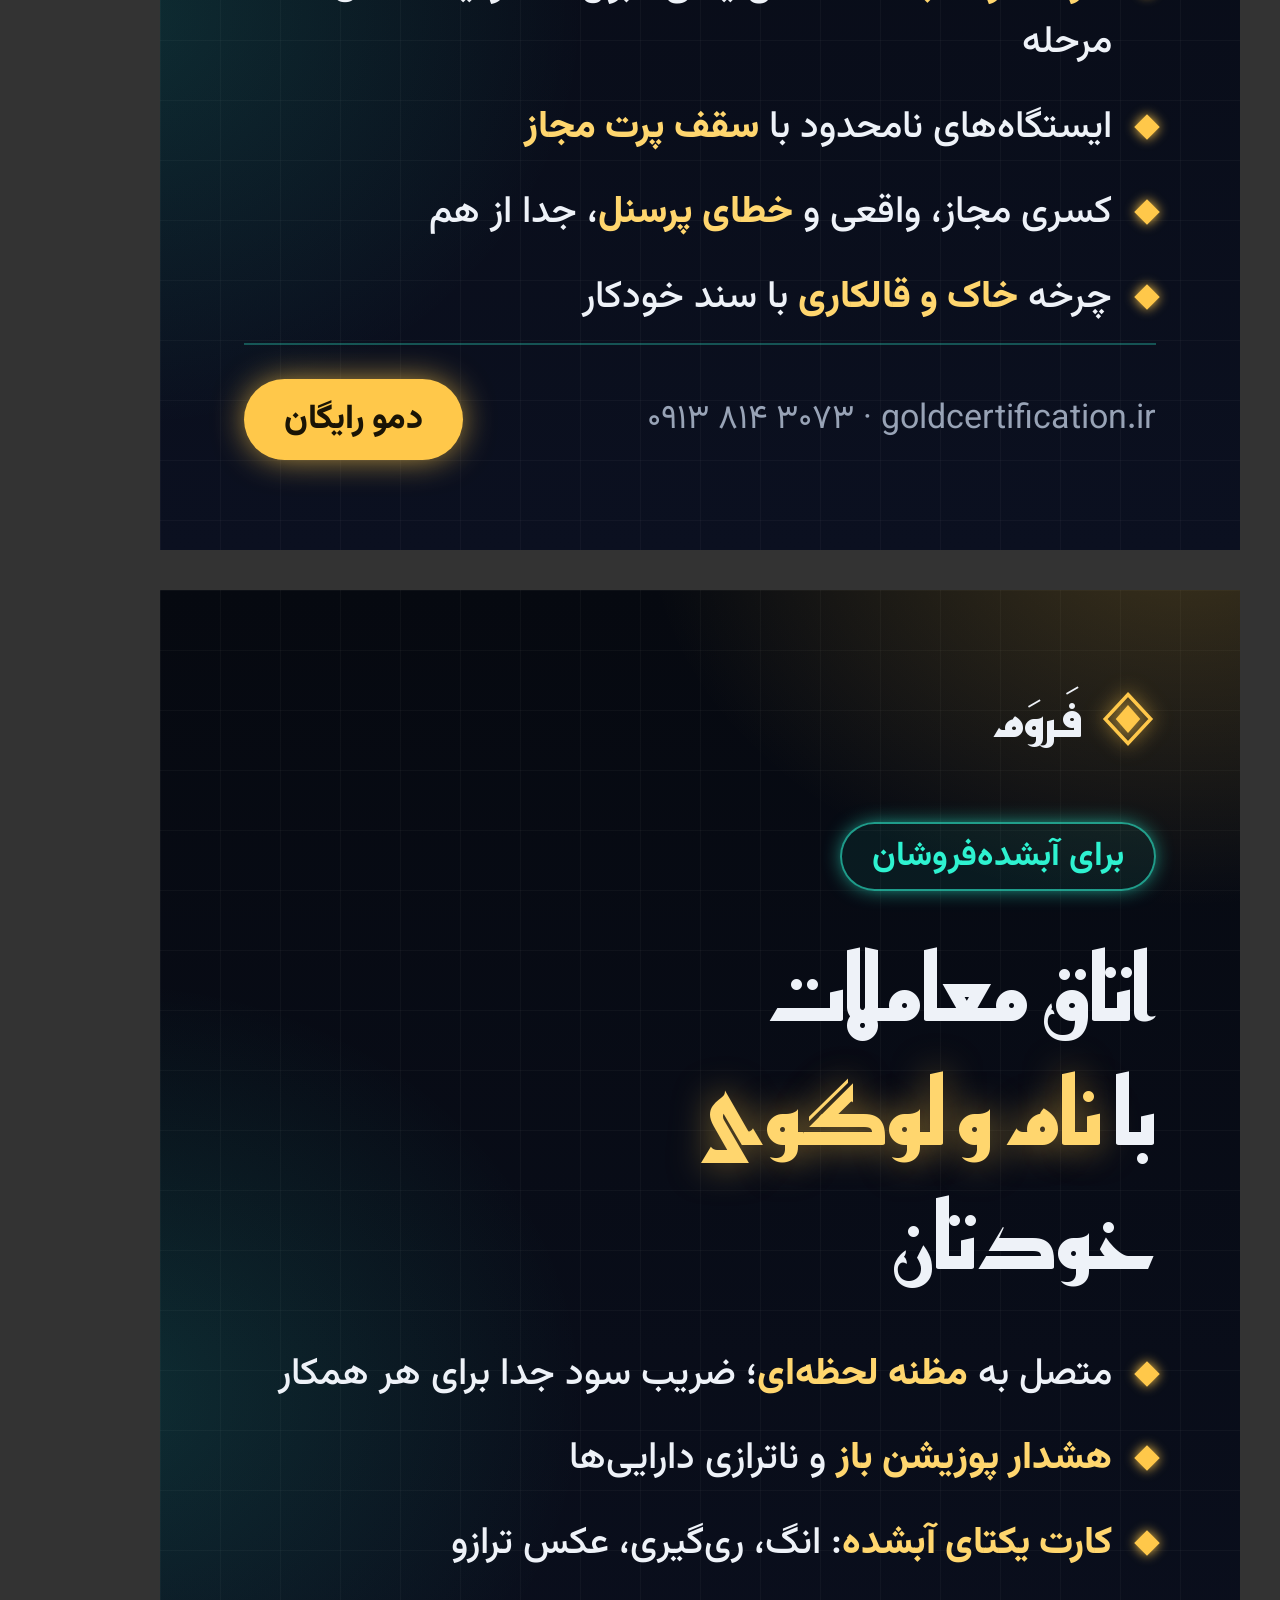
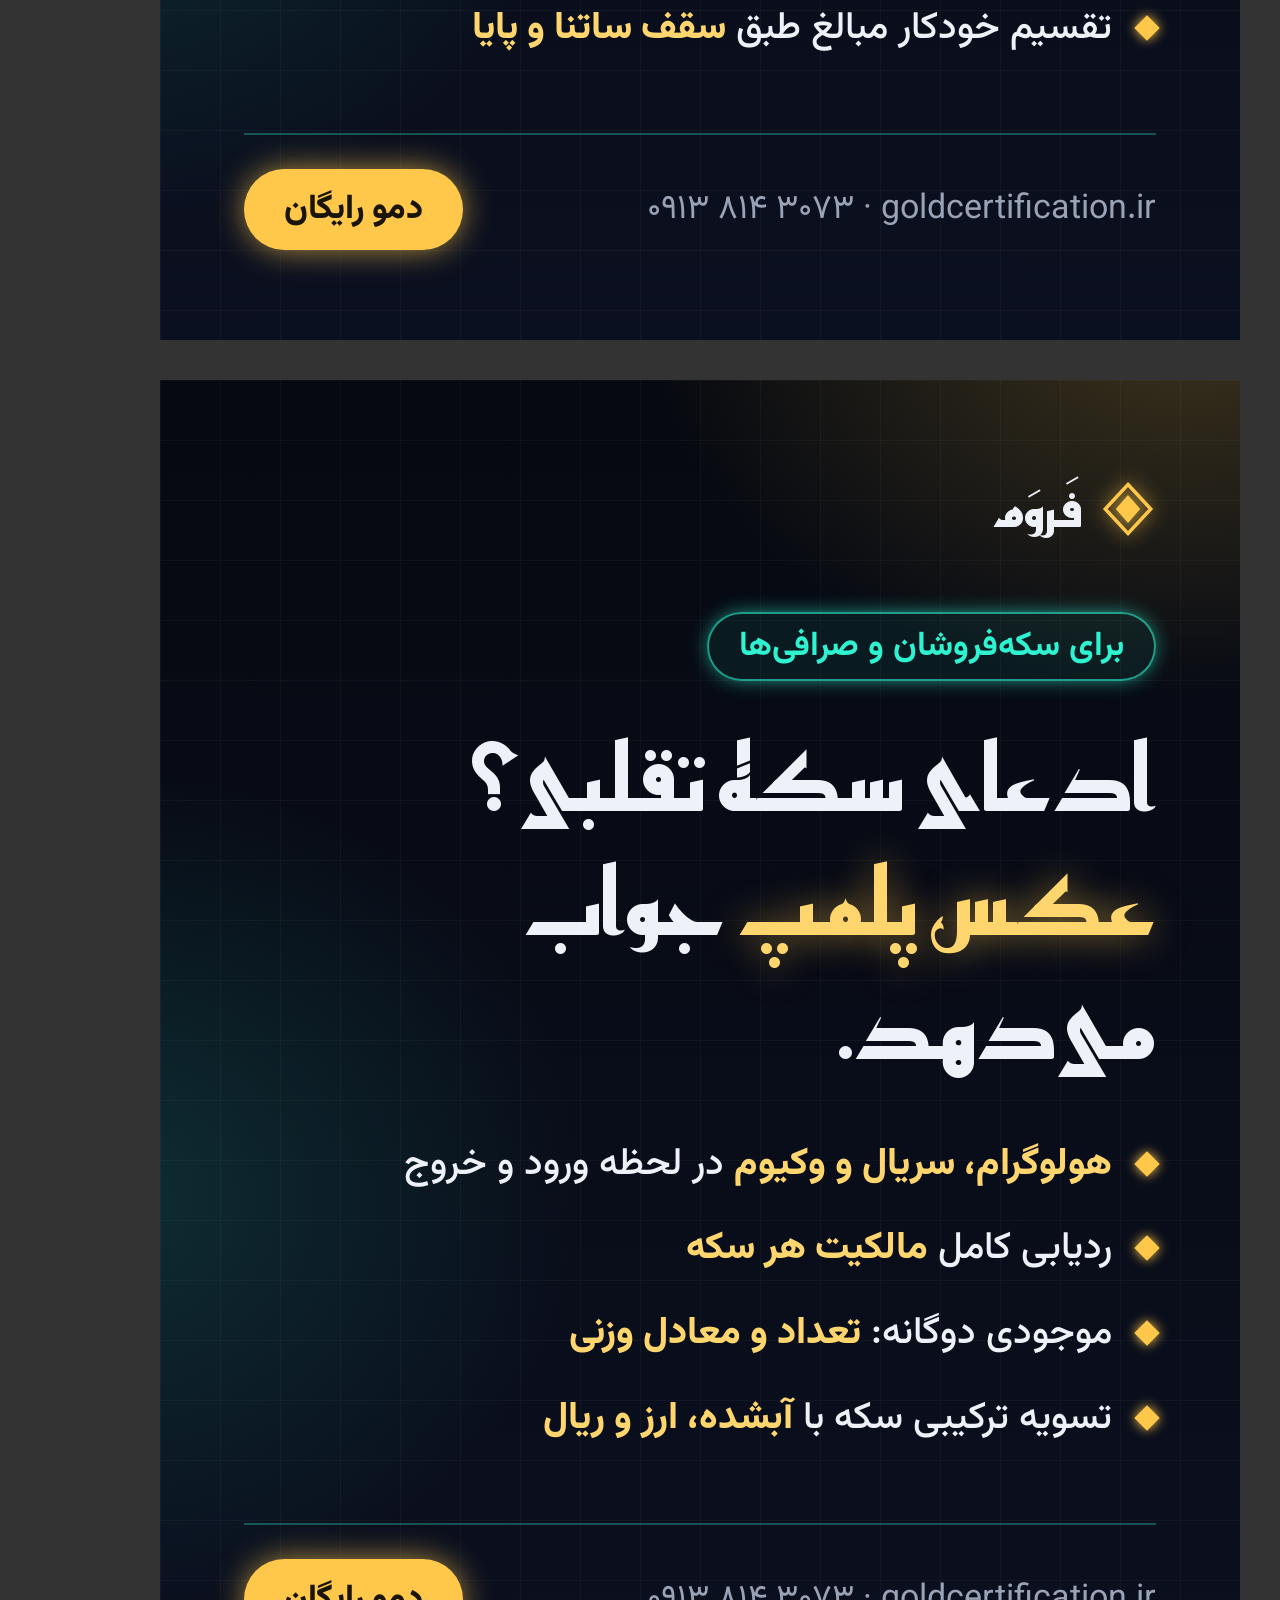
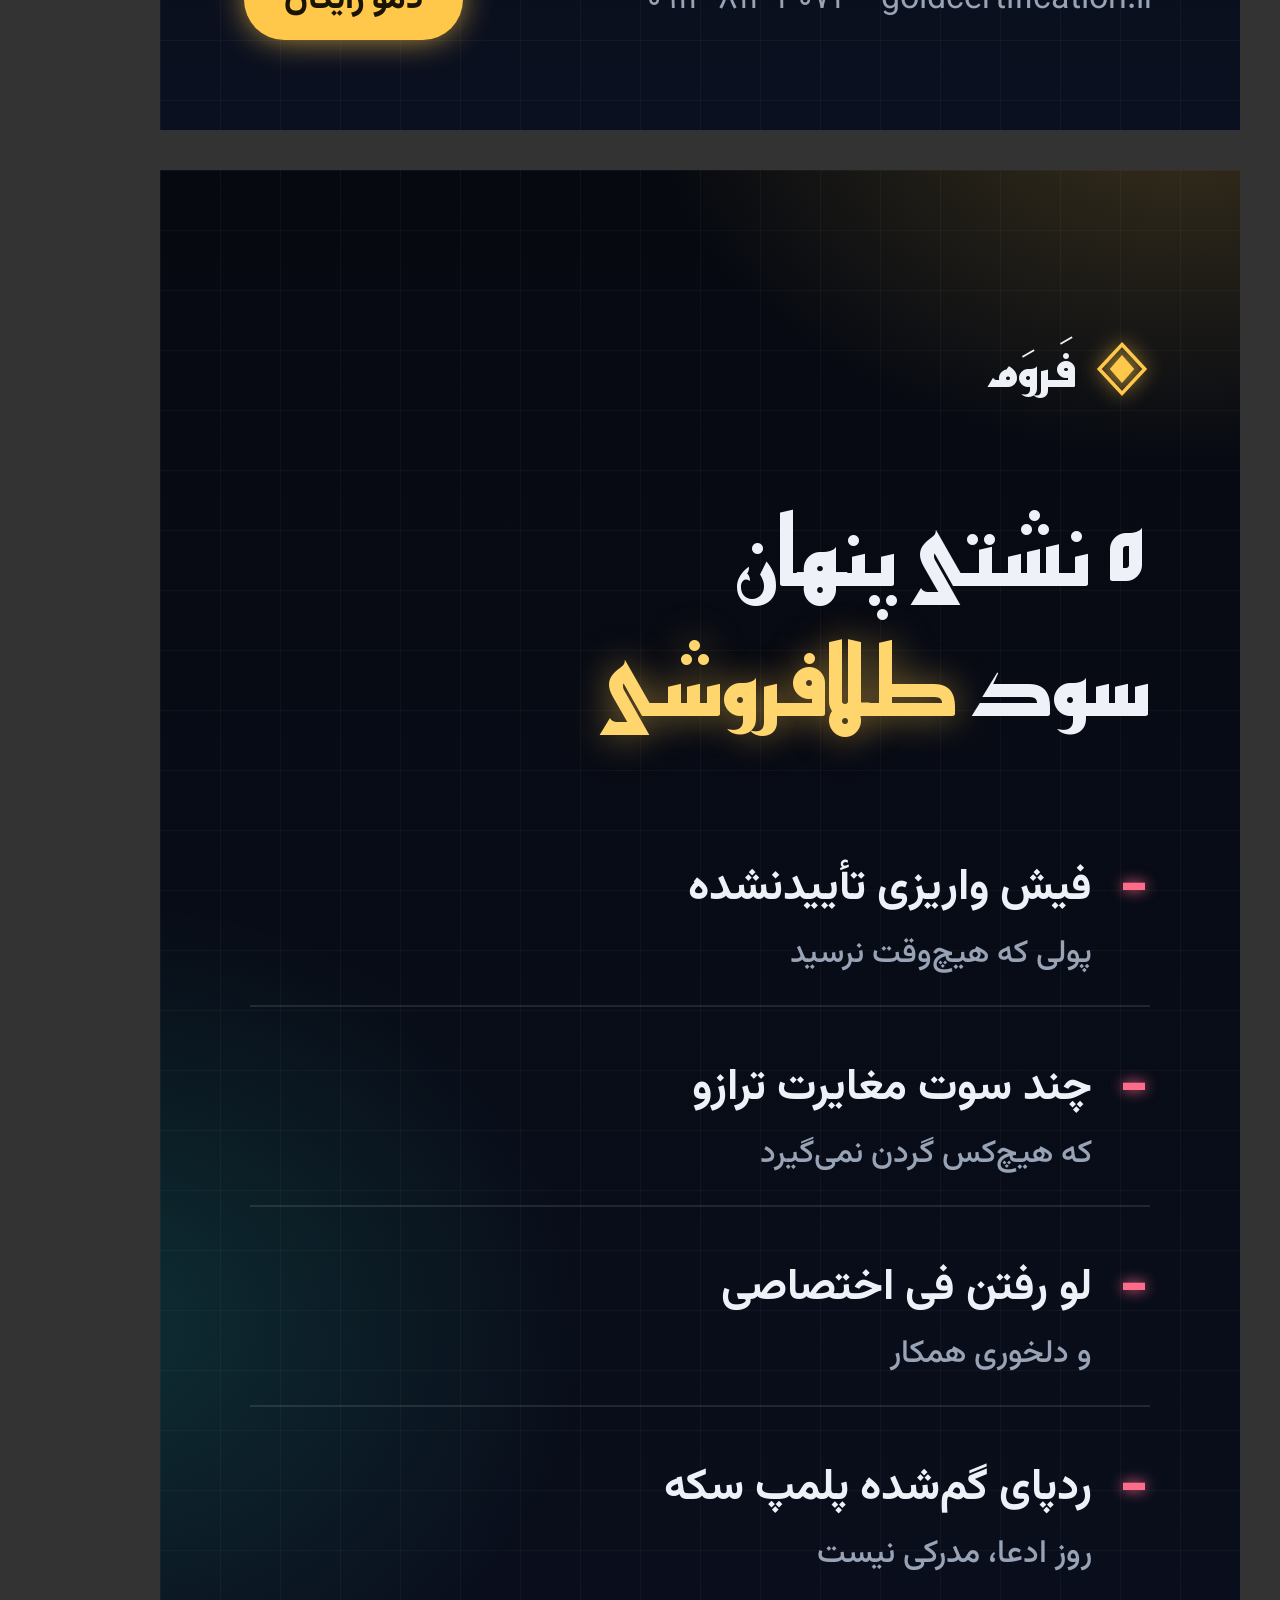
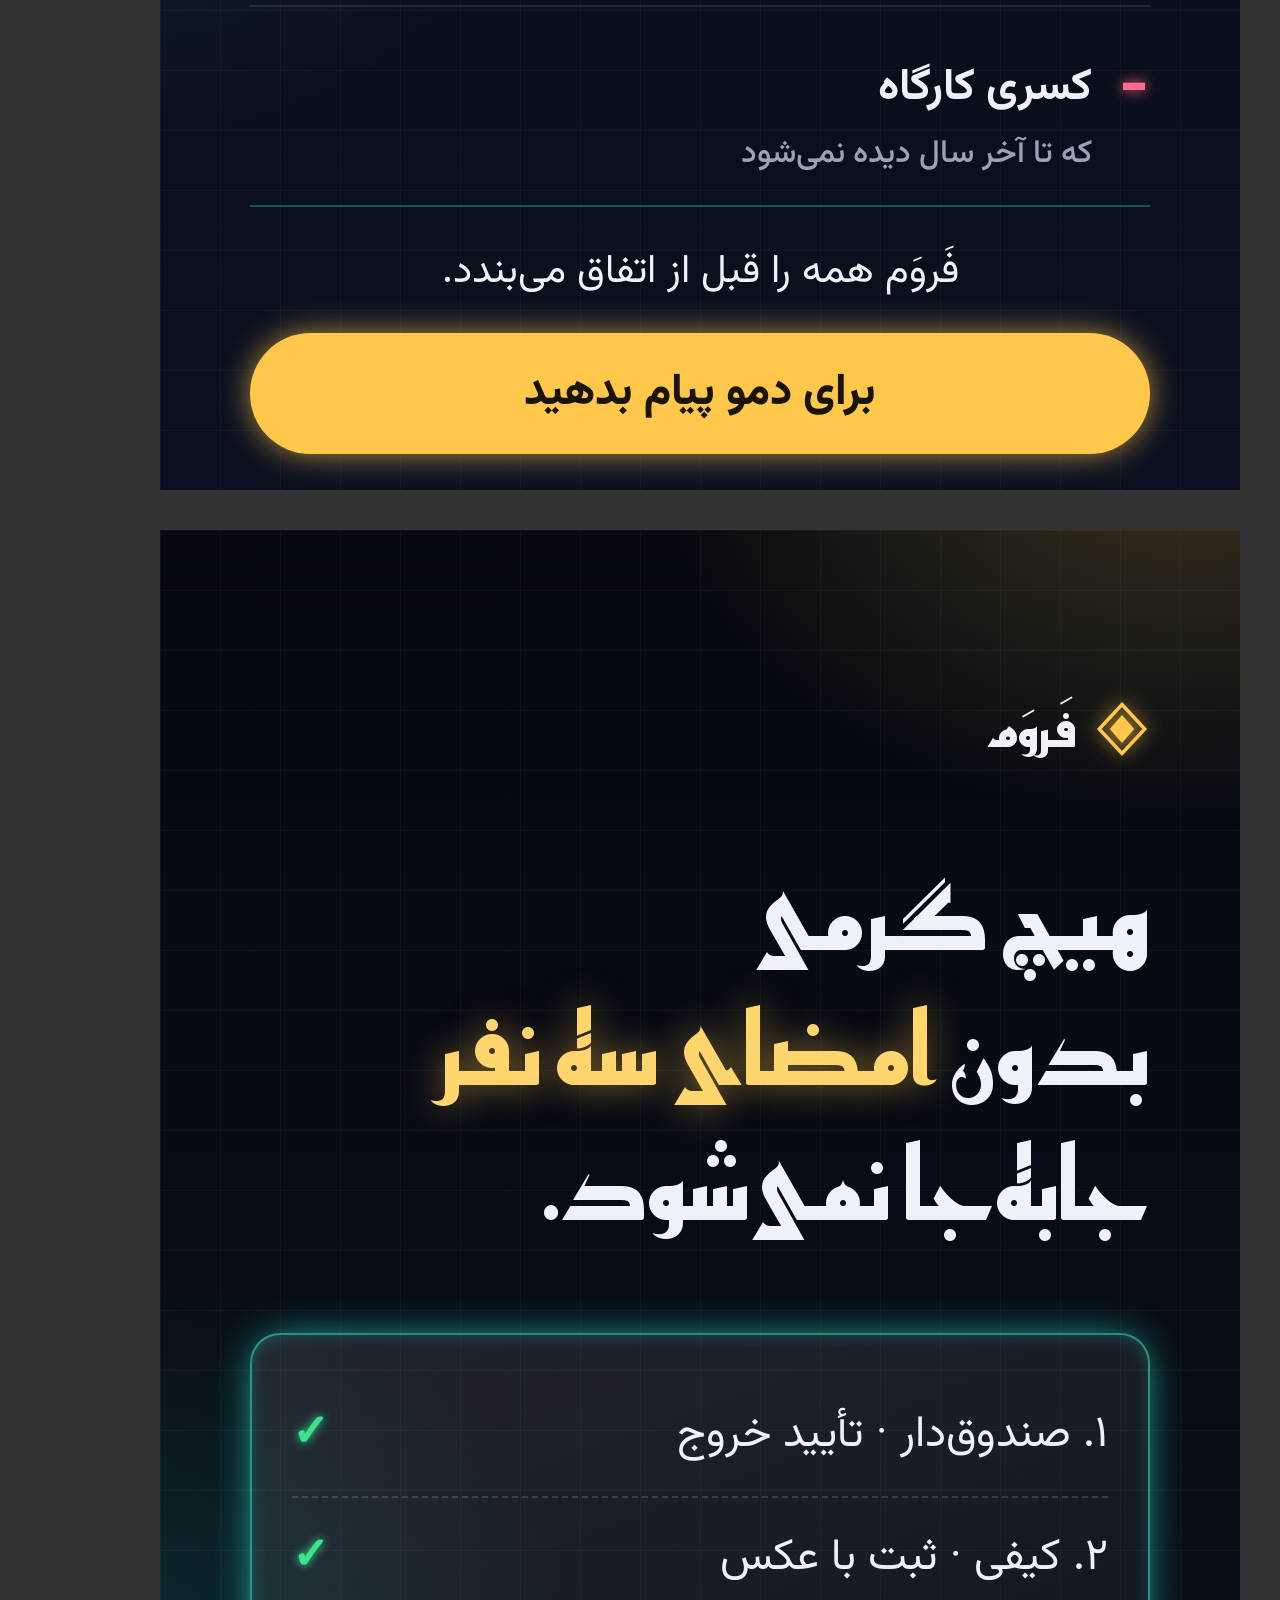
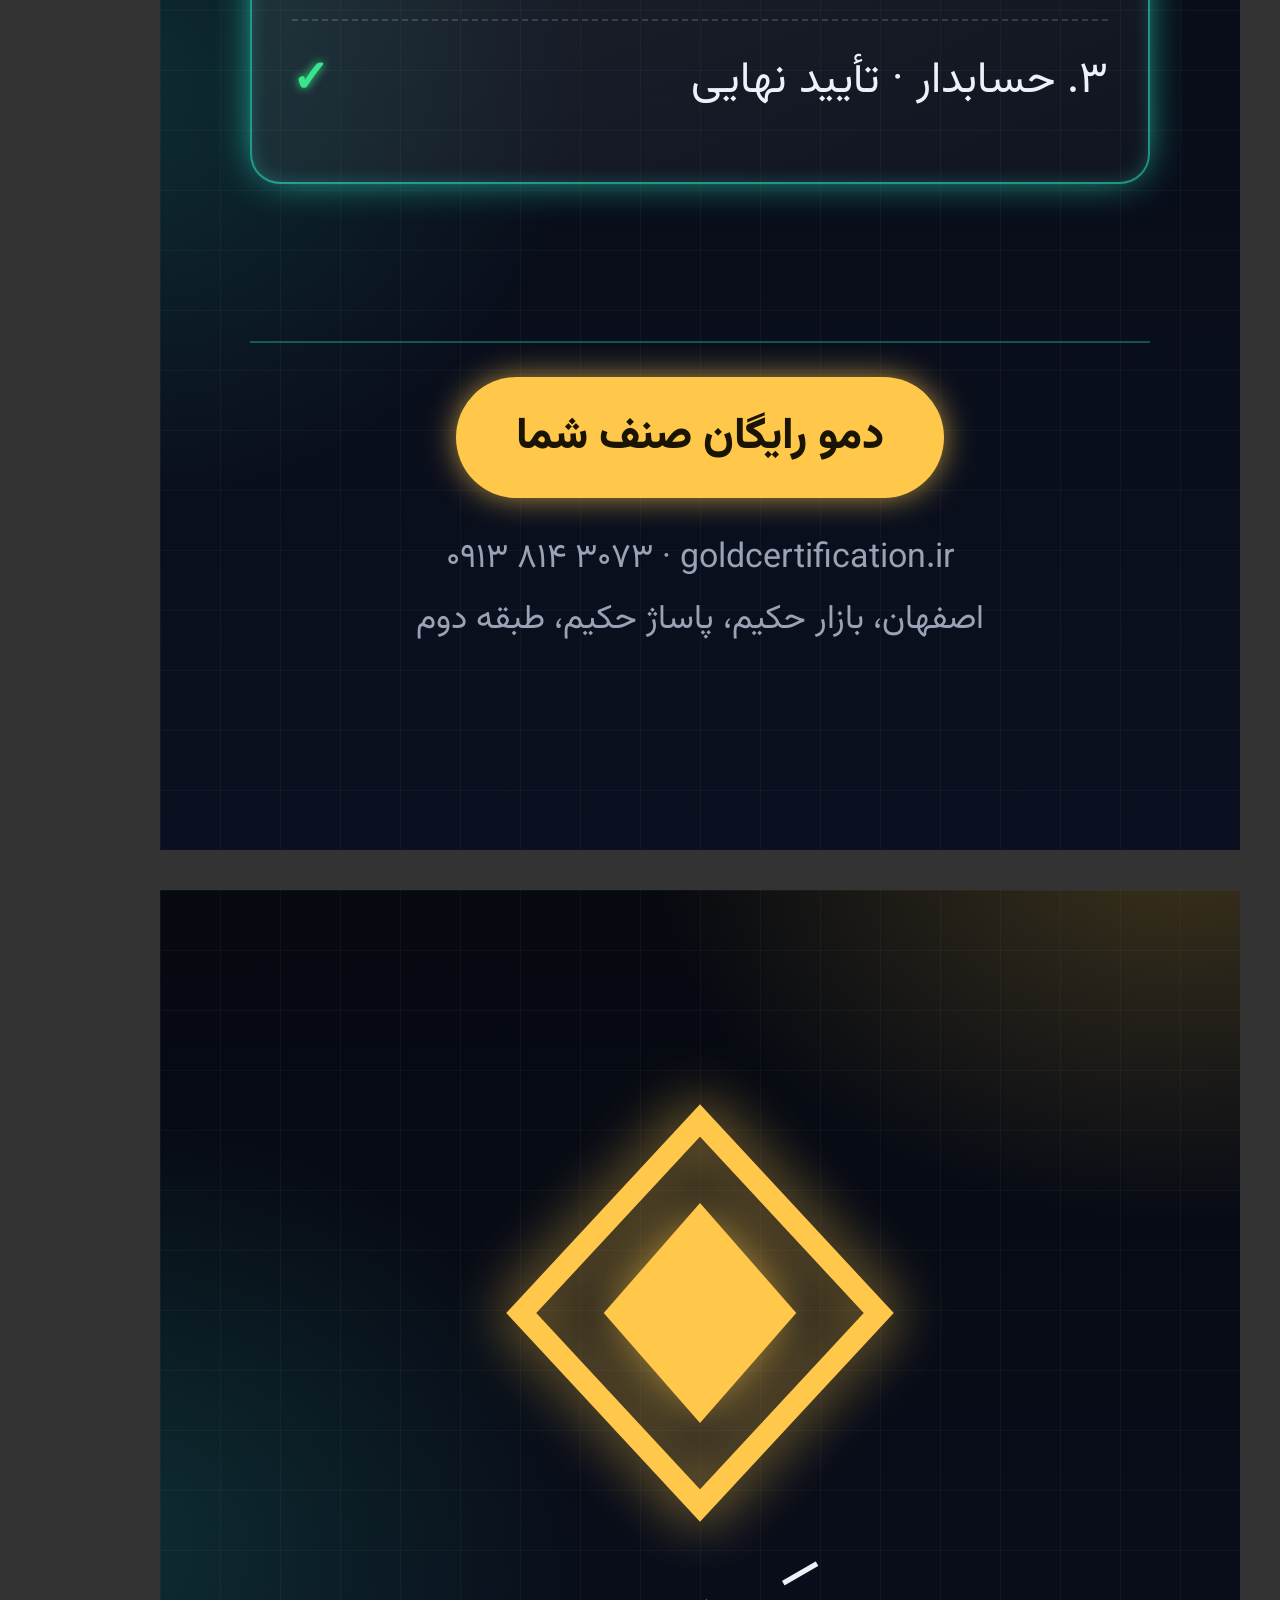
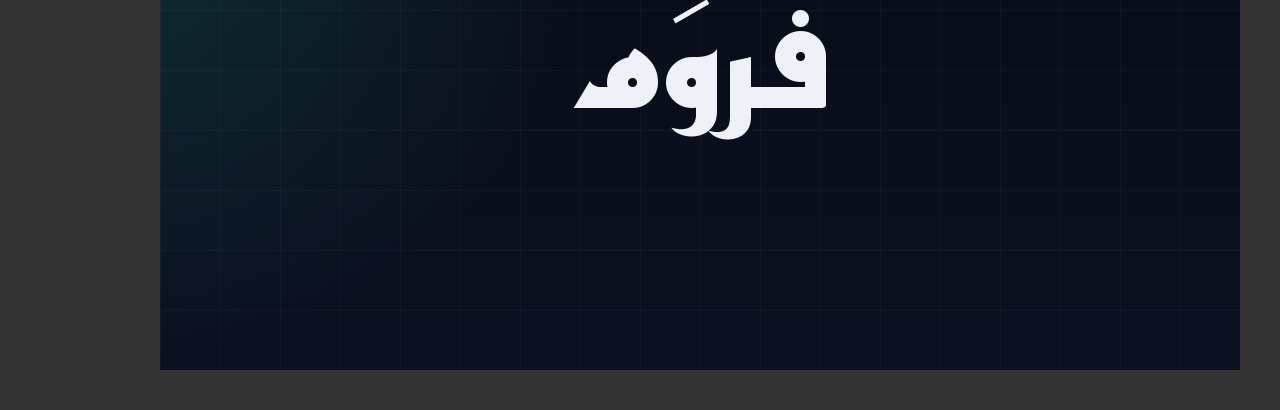
==== commit c677b449: "Redesign Farvam landing in glass-neon style with panel image slots Dark background with frosted-glas" ====
--- a/marketing/templates/social.html
+++ b/marketing/templates/social.html
@@ -6,41 +6,42 @@
 <link rel="stylesheet" href="https://fonts.googleapis.com/css2?family=Reem+Kufi:wght@500;600;700&family=Vazirmatn:wght@400;500;700;800;900&display=swap">
 <style>
 /* قالب تصاویر شبکه‌های اجتماعی فَروَم. هر .card یک فایل PNG می‌شود (render.js). */
-:root{--velvet:#0E4A38;--deep:#072A20;--gold:#D9AE4A;--gold2:#F0CF7A;--paper:#FBF8EF;--cream:#F3EEDF;--mute:#A9BCB1;--ink:#13221D;--warn:#E39A4F}
+:root{--velvet:#060910;--deep:#060910;--gold:#FFC84A;--gold2:#FFD66E;--teal:#2EF2D0;--paper:rgba(255,255,255,.07);--cream:#EEF2F8;--mute:#98A3B6;--ink:#EEF2F8;--warn:#FF6B8B}
 *{box-sizing:border-box;margin:0;padding:0}
 body{background:#333;font-family:"Vazirmatn",Tahoma,sans-serif;display:flex;flex-wrap:wrap;gap:40px;padding:40px}
 .card{position:relative;overflow:hidden;color:var(--cream);direction:rtl;
-  background:radial-gradient(900px 600px at 90% -5%,rgba(217,174,74,.22),transparent 60%),repeating-linear-gradient(135deg,rgba(255,255,255,.02) 0 3px,transparent 3px 9px),var(--velvet);
+  background:radial-gradient(900px 640px at 95% -5%,rgba(255,200,74,.22),transparent 60%),radial-gradient(800px 700px at -5% 60%,rgba(46,242,208,.14),transparent 60%),linear-gradient(rgba(255,255,255,.03) 1px,transparent 1px) 0 0/60px 60px,linear-gradient(90deg,rgba(255,255,255,.03) 1px,transparent 1px) 0 0/60px 60px,linear-gradient(#060910,#0B1020);
   padding:90px 84px;display:flex;flex-direction:column}
 .post{width:1080px;height:1350px}
 .story{width:1080px;height:1920px;padding:160px 90px 200px}
 .square{width:1080px;height:1080px;align-items:center;justify-content:center}
 .brand{display:flex;align-items:center;gap:18px;font-family:"Reem Kufi",sans-serif;font-weight:700;font-size:52px}
-.brand svg{width:56px;height:56px}
-.tag{align-self:flex-start;margin-top:64px;font-size:34px;font-weight:700;color:var(--gold);border:2px solid rgba(217,174,74,.55);border-radius:999px;padding:6px 30px}
+.brand svg{width:56px;height:56px;filter:drop-shadow(0 0 10px rgba(255,200,74,.8))}
+.tag{align-self:flex-start;margin-top:64px;font-size:34px;font-weight:700;color:var(--teal);background:rgba(46,242,208,.07);box-shadow:0 0 22px -6px var(--teal);border:2px solid rgba(46,242,208,.6);border-radius:999px;padding:6px 30px}
 h1{font-family:"Reem Kufi",sans-serif;font-weight:700;font-size:92px;line-height:1.35;margin-top:36px}
-h1 em{font-style:normal;color:var(--gold2)}
+h1 em{font-style:normal;color:var(--gold2);text-shadow:0 0 36px rgba(255,200,74,.5)}
 .sub{font-size:38px;line-height:1.75;color:var(--mute);margin-top:30px;font-weight:500}
 ul{list-style:none;margin-top:46px;display:grid;gap:26px}
 li{font-size:38px;line-height:1.55;font-weight:500;padding-right:44px;position:relative}
-li::before{content:"";position:absolute;right:0;top:.5em;width:18px;height:18px;background:var(--gold);transform:rotate(45deg)}
+li::before{content:"";position:absolute;right:0;top:.5em;width:18px;height:18px;background:var(--gold);transform:rotate(45deg);box-shadow:0 0 12px var(--gold)}
 li b{color:var(--gold2);font-weight:800}
-.foot{margin-top:auto;display:flex;justify-content:space-between;align-items:center;border-top:2px solid rgba(217,174,74,.35);padding-top:34px;font-size:34px}
-.cta{background:var(--gold);color:#1B1606;font-weight:800;border-radius:999px;padding:14px 40px}
+.foot{margin-top:auto;display:flex;justify-content:space-between;align-items:center;border-top:2px solid rgba(46,242,208,.3);padding-top:34px;font-size:34px}
+.cta{background:var(--gold);color:#1A1405;box-shadow:0 0 34px -4px rgba(255,200,74,.85);font-weight:800;border-radius:999px;padding:14px 40px}
 .foot span{color:var(--mute)}
-.slip{background:var(--paper);color:var(--ink);border-radius:26px;padding:40px;margin-top:56px;box-shadow:0 40px 80px -30px rgba(0,0,0,.6)}
-.slip .row{display:flex;justify-content:space-between;font-size:34px;padding:10px 0;border-bottom:2px dashed #D6CFBA}
+.slip{background:linear-gradient(160deg,rgba(255,255,255,.1),rgba(255,255,255,.03));color:var(--ink);border-radius:30px;padding:40px;margin-top:56px;border:2px solid rgba(46,242,208,.55);box-shadow:0 0 44px -12px var(--teal),inset 0 0 30px -18px var(--teal)}
+.slip .row{display:flex;justify-content:space-between;font-size:34px;padding:10px 0;border-bottom:2px dashed rgba(255,255,255,.15)}
 .slip .row:last-child{border:0}
 .slip .row b{font-weight:800}
-.lcd{background:#142A22;color:#9BF0B8;border-radius:16px;padding:22px 30px;direction:ltr;text-align:left;font-weight:800;font-size:84px;margin-bottom:18px}
+.lcd{background:rgba(0,0,0,.35);color:var(--teal);text-shadow:0 0 18px rgba(46,242,208,.7);border-radius:16px;padding:22px 30px;direction:ltr;text-align:left;font-weight:800;font-size:84px;margin-bottom:18px}
 .lcd small{font-size:32px;color:#6FB98A;font-weight:600}
-.ok{color:#1E7A4F}.wait{color:#A5520B}
-.leak{display:flex;gap:26px;align-items:baseline;font-size:44px;font-weight:700;padding:26px 0;border-bottom:2px solid rgba(217,174,74,.25)}
-.leak .m{color:var(--warn);font-family:"Reem Kufi";font-size:60px}
+.ok{color:#39E58C;text-shadow:0 0 10px #39E58C}.wait{color:var(--gold)}
+.leak{display:flex;gap:26px;align-items:baseline;font-size:44px;font-weight:700;padding:26px 0;border-bottom:2px solid rgba(255,255,255,.1)}
+.leak .m{color:var(--warn);text-shadow:0 0 14px var(--warn);font-family:"Reem Kufi";font-size:60px}
 .leak:last-child{border-bottom:0}
 .leak small{display:block;font-size:32px;color:var(--mute);font-weight:500;margin-top:6px}
 .big{font-size:120px}
 .logo-mark{width:520px;height:520px}
+.logo-mark{filter:drop-shadow(0 0 30px rgba(255,200,74,.8))}
 .logo-name{font-family:"Reem Kufi";font-weight:700;font-size:150px;margin-top:10px}
 </style>
 </head>
@@ -48,7 +49,7 @@
 
 <!-- 01: پست اصلی -->
 <section class="card post" id="post-01-main">
-  <div class="brand"><svg viewBox="0 0 32 32"><path d="M16 2 29 16 16 30 3 16Z" fill="none" stroke="#D9AE4A" stroke-width="2"/><path d="M16 8 23 16 16 24 9 16Z" fill="#D9AE4A"/></svg>فَروَم</div>
+  <div class="brand"><svg viewBox="0 0 32 32"><path d="M16 2 29 16 16 30 3 16Z" fill="none" stroke="#FFC84A" stroke-width="2"/><path d="M16 8 23 16 16 24 9 16Z" fill="#FFC84A"/></svg>فَروَم</div>
   <h1>در بازار طلا، هر خطا<br>با <em>وزن طلا</em><br>تسویه می‌شود.</h1>
   <p class="sub">گاوصندوق، ترازو، معاملات، پرسنل و حسابداری وزنی و ریالی؛ همه در یک زنجیره.</p>
   <div class="slip">
@@ -57,12 +58,12 @@
     <div class="row"><span>تأیید خروج · صندوق‌دار</span><b class="ok">✓</b></div>
     <div class="row"><span>تأیید نهایی · حسابدار</span><b class="wait">در انتظار</b></div>
   </div>
-  <div class="foot"><span dir="ltr">۰۹۱۳ ۸۱۴ ۳۰۷۳ · goldcertificatin.ir</span><b class="cta">درخواست دمو</b></div>
+  <div class="foot"><span dir="ltr">۰۹۱۳ ۸۱۴ ۳۰۷۳ · goldcertification.ir</span><b class="cta">درخواست دمو</b></div>
 </section>
 
 <!-- 02: ویترین‌دار -->
 <section class="card post" id="post-02-vitrin">
-  <div class="brand"><svg viewBox="0 0 32 32"><path d="M16 2 29 16 16 30 3 16Z" fill="none" stroke="#D9AE4A" stroke-width="2"/><path d="M16 8 23 16 16 24 9 16Z" fill="#D9AE4A"/></svg>فَروَم</div>
+  <div class="brand"><svg viewBox="0 0 32 32"><path d="M16 2 29 16 16 30 3 16Z" fill="none" stroke="#FFC84A" stroke-width="2"/><path d="M16 8 23 16 16 24 9 16Z" fill="#FFC84A"/></svg>فَروَم</div>
   <span class="tag">برای ویترین‌داران</span>
   <h1>مغازه و گاوصندوق‌تان،<br><em>۲۴ ساعته</em> در مشت شما</h1>
   <ul>
@@ -71,12 +72,12 @@
     <li><b>سریال یکتا</b> برای هر قطعه و قفل فوری کالای سرقتی</li>
     <li>حضور و غیاب متصل به <b>حقوق و پاداش</b></li>
   </ul>
-  <div class="foot"><span dir="ltr">۰۹۱۳ ۸۱۴ ۳۰۷۳ · goldcertificatin.ir</span><b class="cta">دمو رایگان</b></div>
+  <div class="foot"><span dir="ltr">۰۹۱۳ ۸۱۴ ۳۰۷۳ · goldcertification.ir</span><b class="cta">دمو رایگان</b></div>
 </section>
 
 <!-- 03: بنکدار -->
 <section class="card post" id="post-03-bonakdar">
-  <div class="brand"><svg viewBox="0 0 32 32"><path d="M16 2 29 16 16 30 3 16Z" fill="none" stroke="#D9AE4A" stroke-width="2"/><path d="M16 8 23 16 16 24 9 16Z" fill="#D9AE4A"/></svg>فَروَم</div>
+  <div class="brand"><svg viewBox="0 0 32 32"><path d="M16 2 29 16 16 30 3 16Z" fill="none" stroke="#FFC84A" stroke-width="2"/><path d="M16 8 23 16 16 24 9 16Z" fill="#FFC84A"/></svg>فَروَم</div>
   <span class="tag">برای بنکداران و عمده‌فروشان</span>
   <h1>هیچ همکاری از <em>فی</em><br>همکار دیگر باخبر نمی‌شود.</h1>
   <ul>
@@ -85,12 +86,12 @@
     <li>تخفیف خودکار برای <b>تسویه زیر ۴۸ ساعت</b></li>
     <li><b>مال‌گردانی خودکار</b> بین ده‌ها همکار، بدون نقدینگی اضافه</li>
   </ul>
-  <div class="foot"><span dir="ltr">۰۹۱۳ ۸۱۴ ۳۰۷۳ · goldcertificatin.ir</span><b class="cta">دمو رایگان</b></div>
+  <div class="foot"><span dir="ltr">۰۹۱۳ ۸۱۴ ۳۰۷۳ · goldcertification.ir</span><b class="cta">دمو رایگان</b></div>
 </section>
 
 <!-- 04: کیفی -->
 <section class="card post" id="post-04-kifi">
-  <div class="brand"><svg viewBox="0 0 32 32"><path d="M16 2 29 16 16 30 3 16Z" fill="none" stroke="#D9AE4A" stroke-width="2"/><path d="M16 8 23 16 16 24 9 16Z" fill="#D9AE4A"/></svg>فَروَم</div>
+  <div class="brand"><svg viewBox="0 0 32 32"><path d="M16 2 29 16 16 30 3 16Z" fill="none" stroke="#FFC84A" stroke-width="2"/><path d="M16 8 23 16 16 24 9 16Z" fill="#FFC84A"/></svg>فَروَم</div>
   <span class="tag">برای کیفی‌ها</span>
   <h1>پایان کابوس<br><em>مغایرت وزن</em><br>در شلوغی بازار</h1>
   <ul>
@@ -98,12 +99,12 @@
     <li>عکس ترازو، فیش و <b>صدای توافق</b> همان لحظه روی گوشی</li>
     <li>زنجیره سه‌لایه: <b>صندوق‌دار، کیفی، حسابدار</b></li>
   </ul>
-  <div class="foot"><span dir="ltr">۰۹۱۳ ۸۱۴ ۳۰۷۳ · goldcertificatin.ir</span><b class="cta">دمو رایگان</b></div>
+  <div class="foot"><span dir="ltr">۰۹۱۳ ۸۱۴ ۳۰۷۳ · goldcertification.ir</span><b class="cta">دمو رایگان</b></div>
 </section>
 
 <!-- 05: کارگاه -->
 <section class="card post" id="post-05-kargah">
-  <div class="brand"><svg viewBox="0 0 32 32"><path d="M16 2 29 16 16 30 3 16Z" fill="none" stroke="#D9AE4A" stroke-width="2"/><path d="M16 8 23 16 16 24 9 16Z" fill="#D9AE4A"/></svg>فَروَم</div>
+  <div class="brand"><svg viewBox="0 0 32 32"><path d="M16 2 29 16 16 30 3 16Z" fill="none" stroke="#FFC84A" stroke-width="2"/><path d="M16 8 23 16 16 24 9 16Z" fill="#FFC84A"/></svg>فَروَم</div>
   <span class="tag">برای کارگاه‌داران و طلاسازان</span>
   <h1>کسری کارگاه‌تان<br>را <em>سوت به سوت</em><br>ببینید.</h1>
   <ul>
@@ -112,12 +113,12 @@
     <li>کسری مجاز، واقعی و <b>خطای پرسنل</b>، جدا از هم</li>
     <li>چرخه <b>خاک و قالکاری</b> با سند خودکار</li>
   </ul>
-  <div class="foot"><span dir="ltr">۰۹۱۳ ۸۱۴ ۳۰۷۳ · goldcertificatin.ir</span><b class="cta">دمو رایگان</b></div>
+  <div class="foot"><span dir="ltr">۰۹۱۳ ۸۱۴ ۳۰۷۳ · goldcertification.ir</span><b class="cta">دمو رایگان</b></div>
 </section>
 
 <!-- 06: آبشده -->
 <section class="card post" id="post-06-abshode">
-  <div class="brand"><svg viewBox="0 0 32 32"><path d="M16 2 29 16 16 30 3 16Z" fill="none" stroke="#D9AE4A" stroke-width="2"/><path d="M16 8 23 16 16 24 9 16Z" fill="#D9AE4A"/></svg>فَروَم</div>
+  <div class="brand"><svg viewBox="0 0 32 32"><path d="M16 2 29 16 16 30 3 16Z" fill="none" stroke="#FFC84A" stroke-width="2"/><path d="M16 8 23 16 16 24 9 16Z" fill="#FFC84A"/></svg>فَروَم</div>
   <span class="tag">برای آبشده‌فروشان</span>
   <h1>اتاق معاملات<br>با <em>نام و لوگوی</em><br>خودتان</h1>
   <ul>
@@ -126,12 +127,12 @@
     <li><b>کارت یکتای آبشده</b>: انگ، ری‌گیری، عکس ترازو</li>
     <li>تقسیم خودکار مبالغ طبق <b>سقف ساتنا و پایا</b></li>
   </ul>
-  <div class="foot"><span dir="ltr">۰۹۱۳ ۸۱۴ ۳۰۷۳ · goldcertificatin.ir</span><b class="cta">دمو رایگان</b></div>
+  <div class="foot"><span dir="ltr">۰۹۱۳ ۸۱۴ ۳۰۷۳ · goldcertification.ir</span><b class="cta">دمو رایگان</b></div>
 </section>
 
 <!-- 07: سکه -->
 <section class="card post" id="post-07-sekke">
-  <div class="brand"><svg viewBox="0 0 32 32"><path d="M16 2 29 16 16 30 3 16Z" fill="none" stroke="#D9AE4A" stroke-width="2"/><path d="M16 8 23 16 16 24 9 16Z" fill="#D9AE4A"/></svg>فَروَم</div>
+  <div class="brand"><svg viewBox="0 0 32 32"><path d="M16 2 29 16 16 30 3 16Z" fill="none" stroke="#FFC84A" stroke-width="2"/><path d="M16 8 23 16 16 24 9 16Z" fill="#FFC84A"/></svg>فَروَم</div>
   <span class="tag">برای سکه‌فروشان و صرافی‌ها</span>
   <h1>ادعای سکه تقلبی؟<br><em>عکس پلمپ</em> جواب می‌دهد.</h1>
   <ul>
@@ -140,12 +141,12 @@
     <li>موجودی دوگانه: <b>تعداد و معادل وزنی</b></li>
     <li>تسویه ترکیبی سکه با <b>آبشده، ارز و ریال</b></li>
   </ul>
-  <div class="foot"><span dir="ltr">۰۹۱۳ ۸۱۴ ۳۰۷۳ · goldcertificatin.ir</span><b class="cta">دمو رایگان</b></div>
+  <div class="foot"><span dir="ltr">۰۹۱۳ ۸۱۴ ۳۰۷۳ · goldcertification.ir</span><b class="cta">دمو رایگان</b></div>
 </section>
 
 <!-- استوری ۱: نشتی‌ها -->
 <section class="card story" id="story-01-leaks">
-  <div class="brand"><svg viewBox="0 0 32 32"><path d="M16 2 29 16 16 30 3 16Z" fill="none" stroke="#D9AE4A" stroke-width="2"/><path d="M16 8 23 16 16 24 9 16Z" fill="#D9AE4A"/></svg>فَروَم</div>
+  <div class="brand"><svg viewBox="0 0 32 32"><path d="M16 2 29 16 16 30 3 16Z" fill="none" stroke="#FFC84A" stroke-width="2"/><path d="M16 8 23 16 16 24 9 16Z" fill="#FFC84A"/></svg>فَروَم</div>
   <h1 style="font-size:96px;margin-top:80px">۵ نشتی پنهان<br>سود <em>طلافروشی</em></h1>
   <div style="margin-top:60px">
     <div class="leak"><span class="m">−</span><div>فیش واریزی تأییدنشده<small>پولی که هیچ‌وقت نرسید</small></div></div>
@@ -154,24 +155,24 @@
     <div class="leak"><span class="m">−</span><div>ردپای گم‌شده پلمپ سکه<small>روز ادعا، مدرکی نیست</small></div></div>
     <div class="leak"><span class="m">−</span><div>کسری کارگاه<small>که تا آخر سال دیده نمی‌شود</small></div></div>
   </div>
-  <div class="foot" style="flex-direction:column;gap:30px;align-items:stretch;text-align:center"><span style="font-size:40px;color:var(--cream)">فَروَم همه را قبل از اتفاق می‌بندد.</span><b class="cta" style="font-size:44px;padding:26px">برای دمو پیام بدهید</b><div style="text-align:center;font-size:34px;color:var(--mute);line-height:1.8"><span dir="ltr" style="display:inline-block">۰۹۱۳ ۸۱۴ ۳۰۷۳ · goldcertificatin.ir</span><br>اصفهان، بازار حکیم، پاساژ حکیم، طبقه دوم</div></div>
+  <div class="foot" style="flex-direction:column;gap:30px;align-items:stretch;text-align:center"><span style="font-size:40px;color:var(--cream)">فَروَم همه را قبل از اتفاق می‌بندد.</span><b class="cta" style="font-size:44px;padding:26px">برای دمو پیام بدهید</b><div style="text-align:center;font-size:34px;color:var(--mute);line-height:1.8"><span dir="ltr" style="display:inline-block">۰۹۱۳ ۸۱۴ ۳۰۷۳ · goldcertification.ir</span><br>اصفهان، بازار حکیم، پاساژ حکیم، طبقه دوم</div></div>
 </section>
 
 <!-- استوری ۲: سه لایه -->
 <section class="card story" id="story-02-chain">
-  <div class="brand"><svg viewBox="0 0 32 32"><path d="M16 2 29 16 16 30 3 16Z" fill="none" stroke="#D9AE4A" stroke-width="2"/><path d="M16 8 23 16 16 24 9 16Z" fill="#D9AE4A"/></svg>فَروَم</div>
+  <div class="brand"><svg viewBox="0 0 32 32"><path d="M16 2 29 16 16 30 3 16Z" fill="none" stroke="#FFC84A" stroke-width="2"/><path d="M16 8 23 16 16 24 9 16Z" fill="#FFC84A"/></svg>فَروَم</div>
   <h1 style="font-size:100px;margin-top:80px">هیچ گرمی<br>بدون <em>امضای سه نفر</em><br>جابه‌جا نمی‌شود.</h1>
   <div class="slip" style="margin-top:80px">
     <div class="row" style="font-size:44px;padding:26px 0"><span>۱. صندوق‌دار · تأیید خروج</span><b class="ok">✓</b></div>
     <div class="row" style="font-size:44px;padding:26px 0"><span>۲. کیفی · ثبت با عکس</span><b class="ok">✓</b></div>
     <div class="row" style="font-size:44px;padding:26px 0"><span>۳. حسابدار · تأیید نهایی</span><b class="ok">✓</b></div>
   </div>
-  <div class="foot" style="flex-direction:column;gap:30px"><b class="cta" style="font-size:44px;padding:26px 60px">دمو رایگان صنف شما</b><div style="text-align:center;font-size:34px;color:var(--mute);line-height:1.8"><span dir="ltr" style="display:inline-block">۰۹۱۳ ۸۱۴ ۳۰۷۳ · goldcertificatin.ir</span><br>اصفهان، بازار حکیم، پاساژ حکیم، طبقه دوم</div></div>
+  <div class="foot" style="flex-direction:column;gap:30px"><b class="cta" style="font-size:44px;padding:26px 60px">دمو رایگان صنف شما</b><div style="text-align:center;font-size:34px;color:var(--mute);line-height:1.8"><span dir="ltr" style="display:inline-block">۰۹۱۳ ۸۱۴ ۳۰۷۳ · goldcertification.ir</span><br>اصفهان، بازار حکیم، پاساژ حکیم، طبقه دوم</div></div>
 </section>
 
 <!-- لوگو پروفایل -->
 <section class="card square" id="profile-logo">
-  <svg class="logo-mark" viewBox="0 0 32 32" style="width:440px;height:440px"><path d="M16 2 29 16 16 30 3 16Z" fill="none" stroke="#D9AE4A" stroke-width="1.6"/><path d="M16 8 23 16 16 24 9 16Z" fill="#D9AE4A"/></svg>
+  <svg class="logo-mark" viewBox="0 0 32 32" style="width:440px;height:440px"><path d="M16 2 29 16 16 30 3 16Z" fill="none" stroke="#FFC84A" stroke-width="1.6"/><path d="M16 8 23 16 16 24 9 16Z" fill="#FFC84A"/></svg>
   <div class="logo-name">فَروَم</div>
 </section>
 
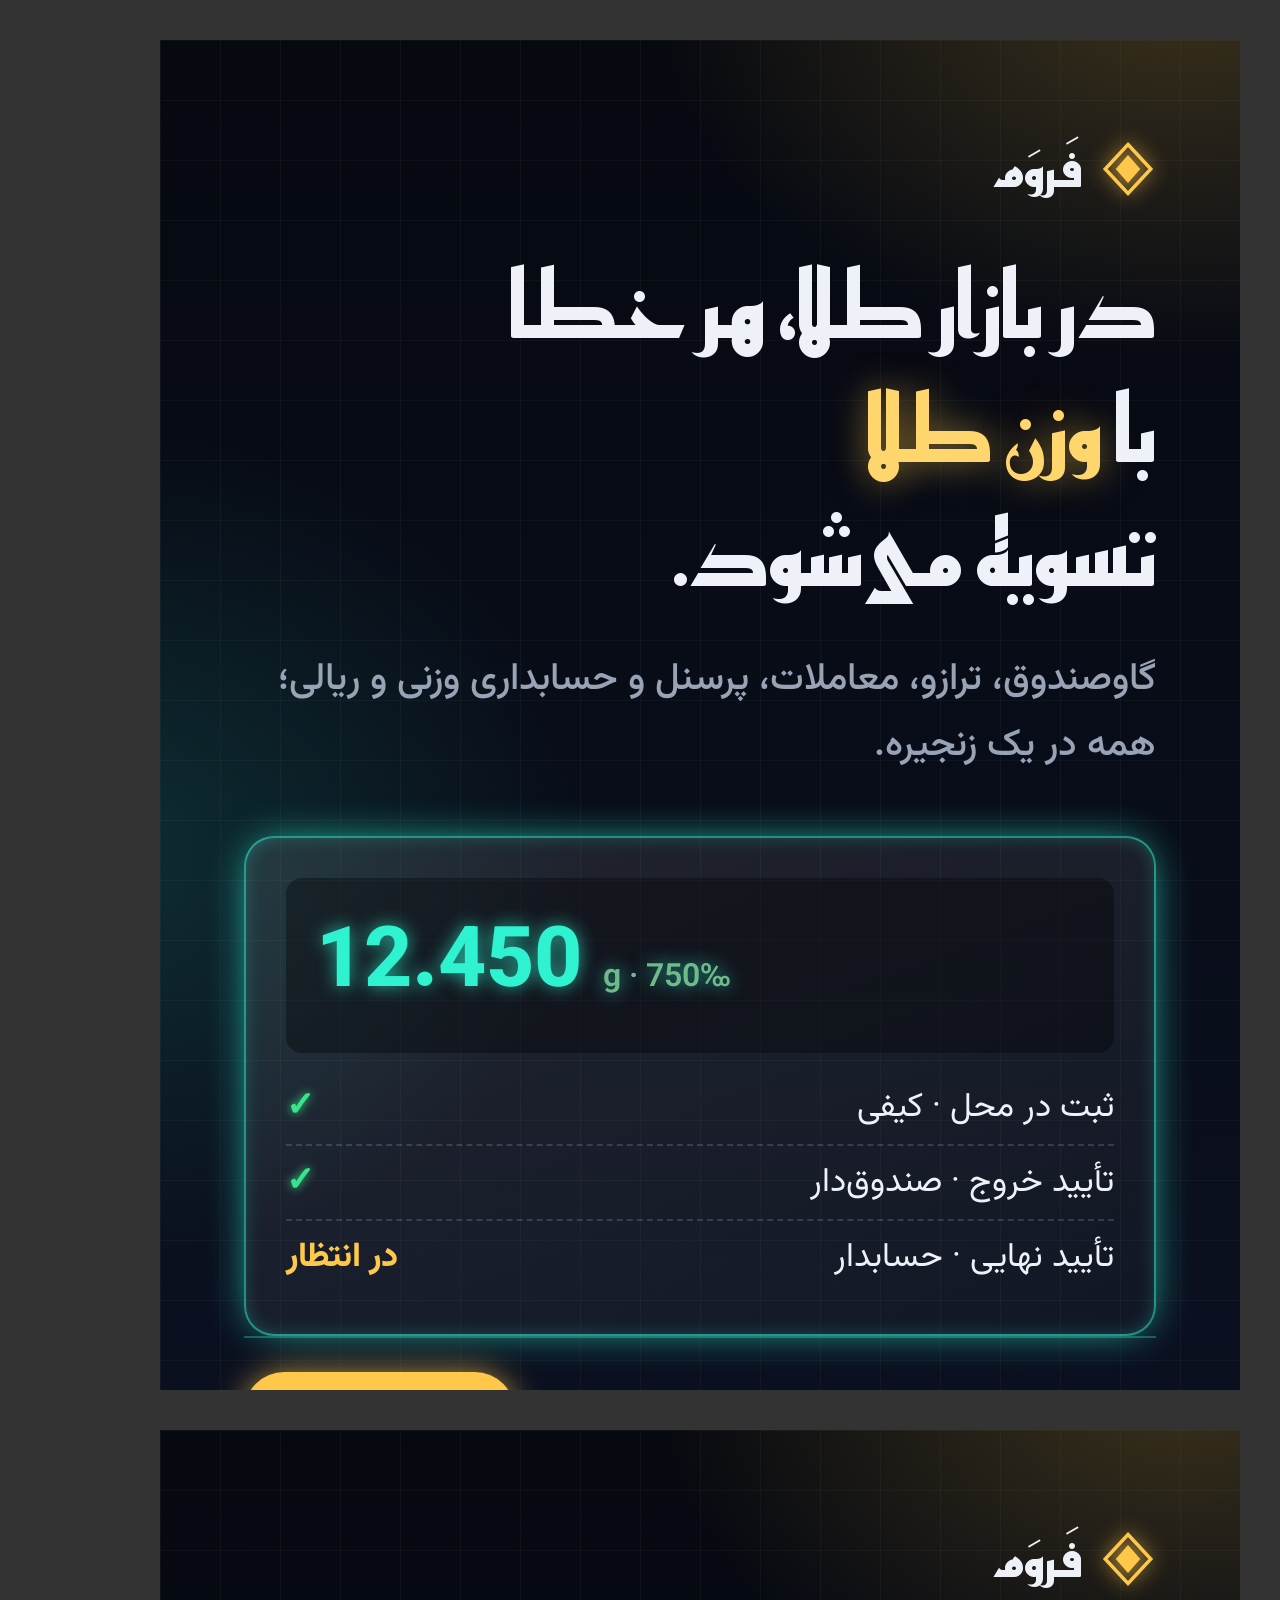
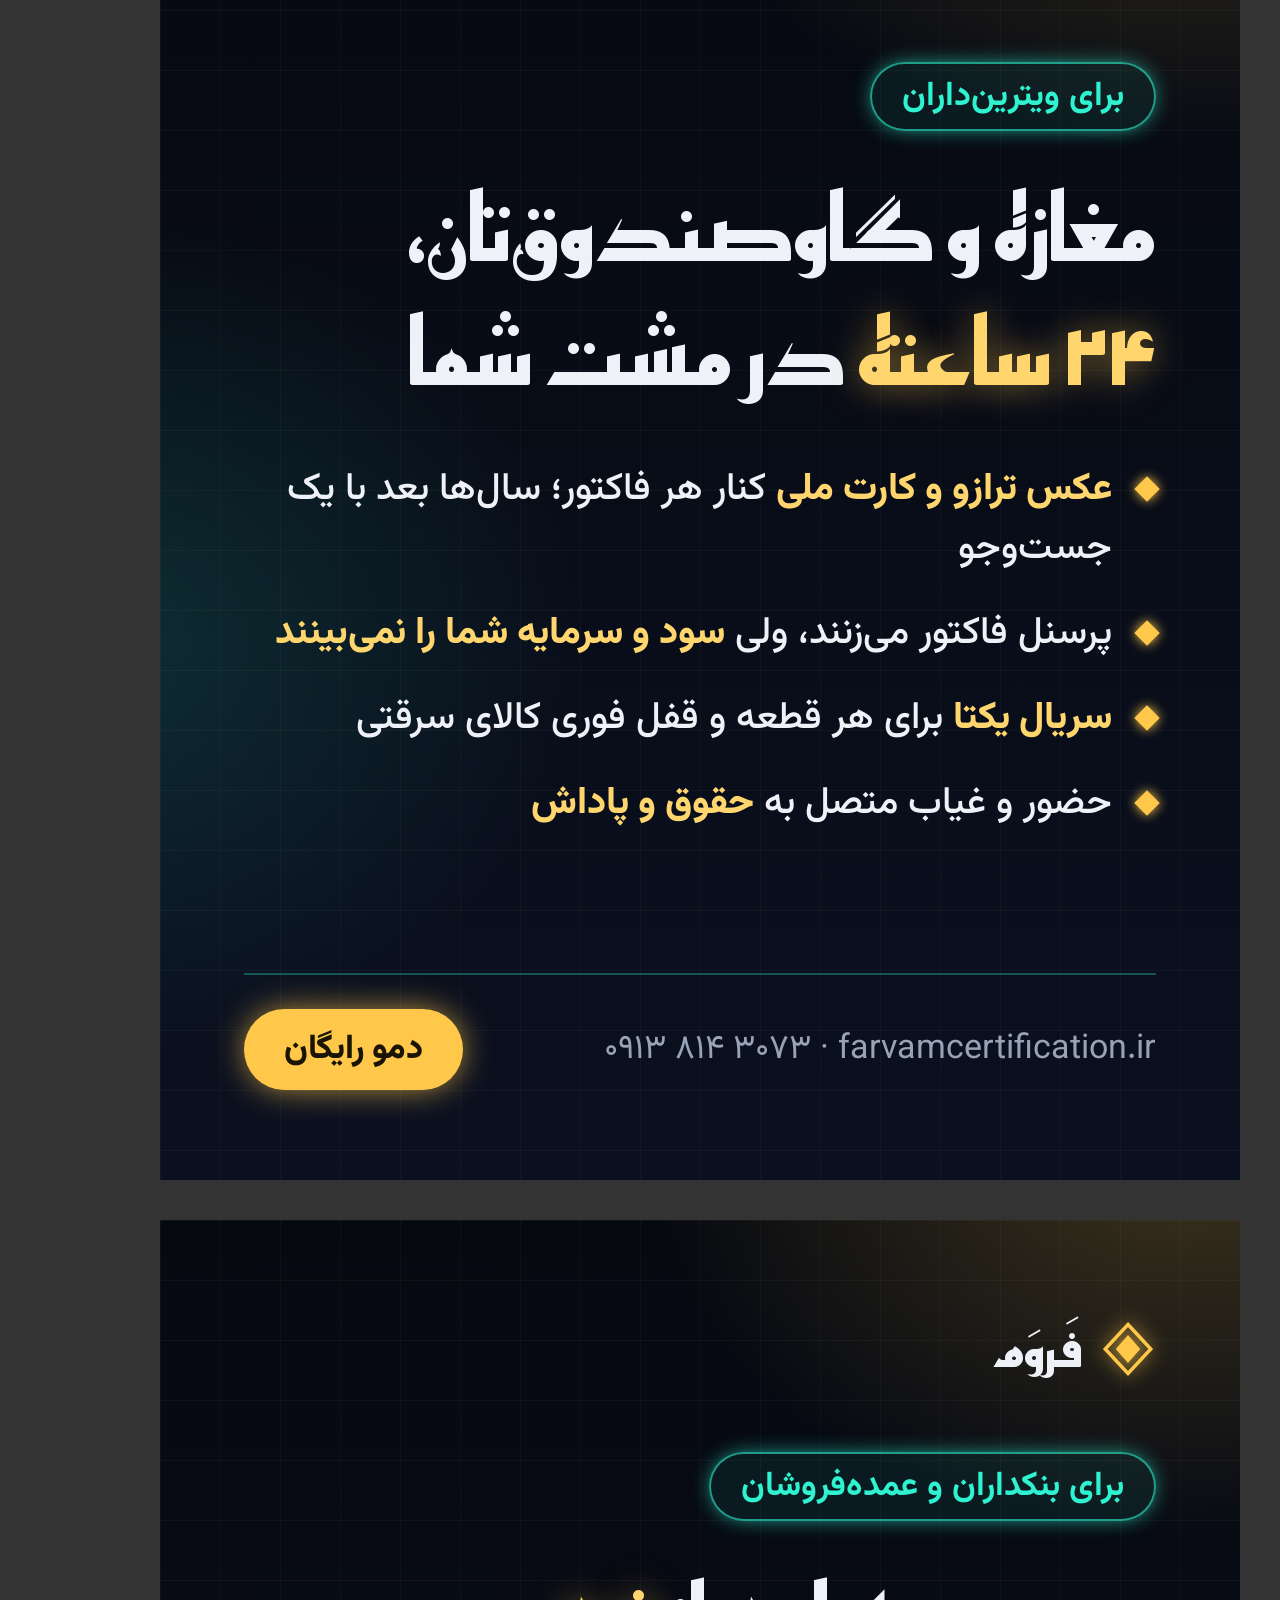
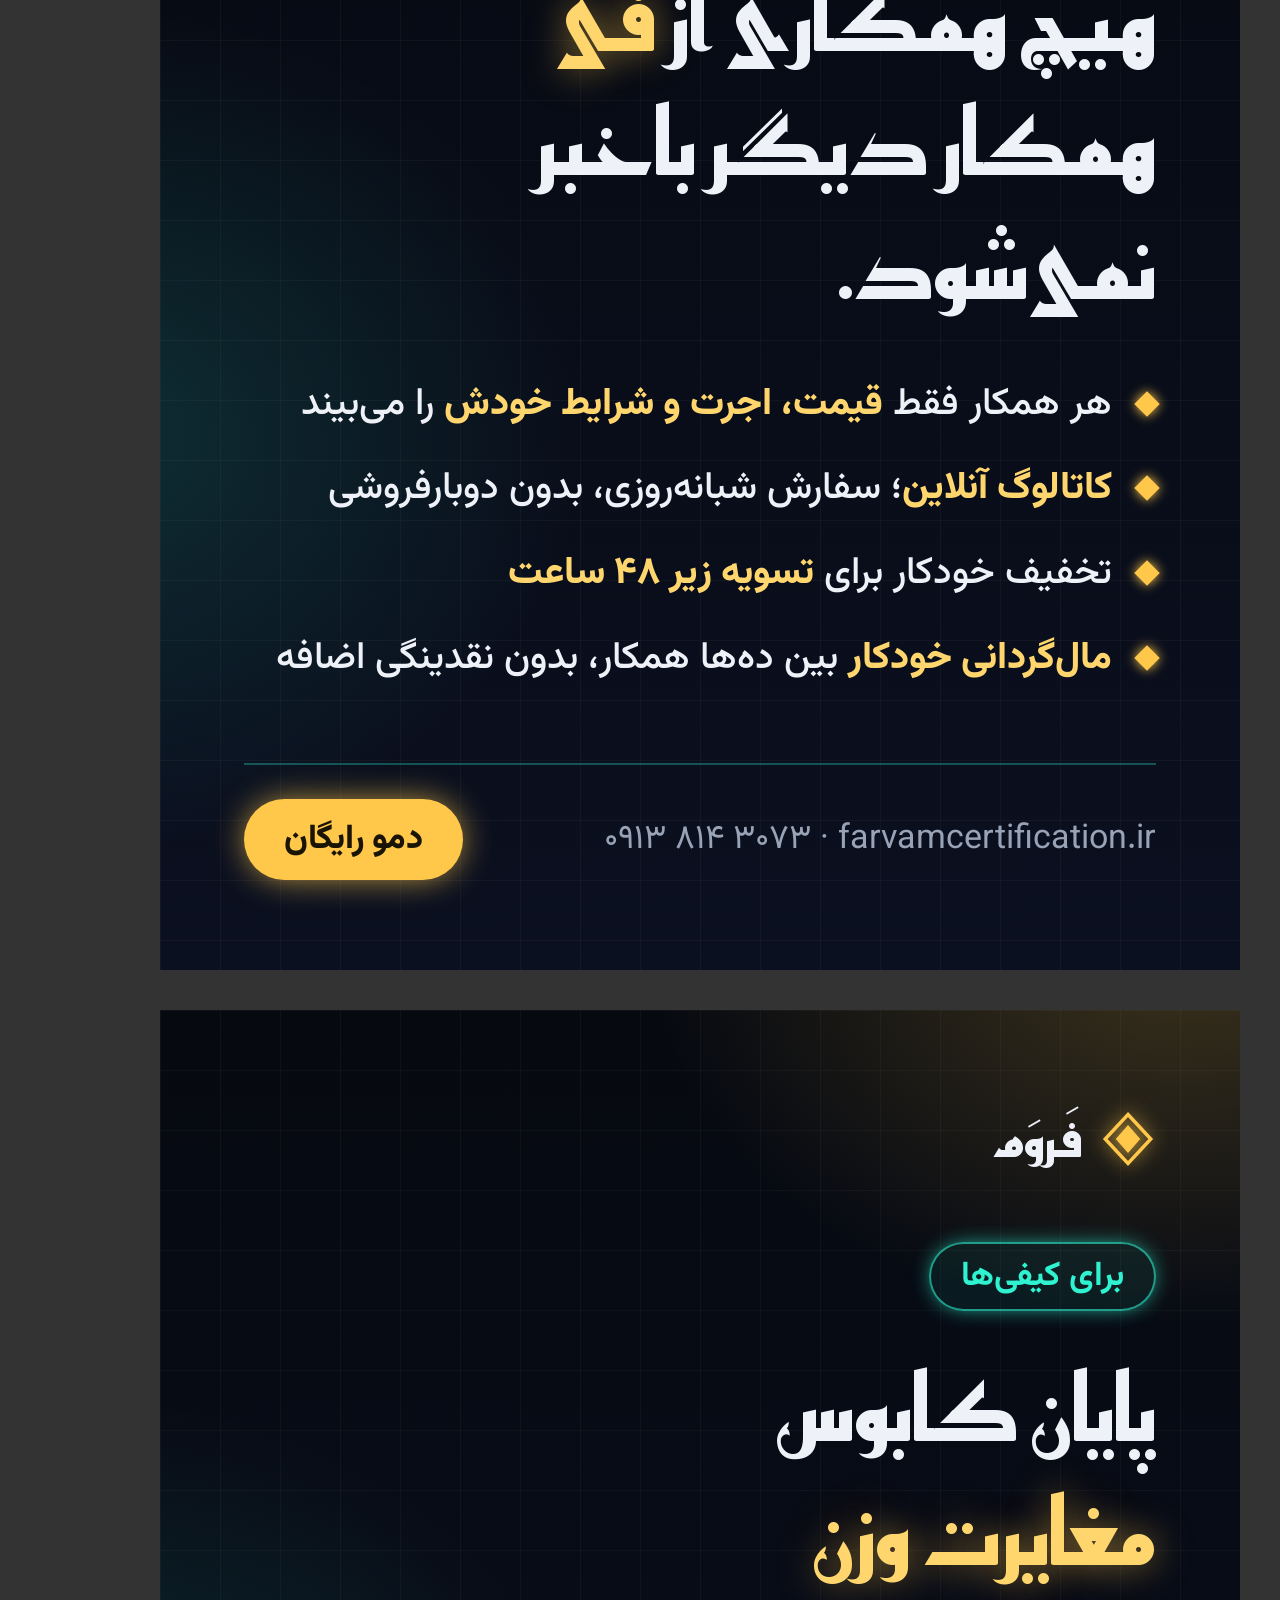
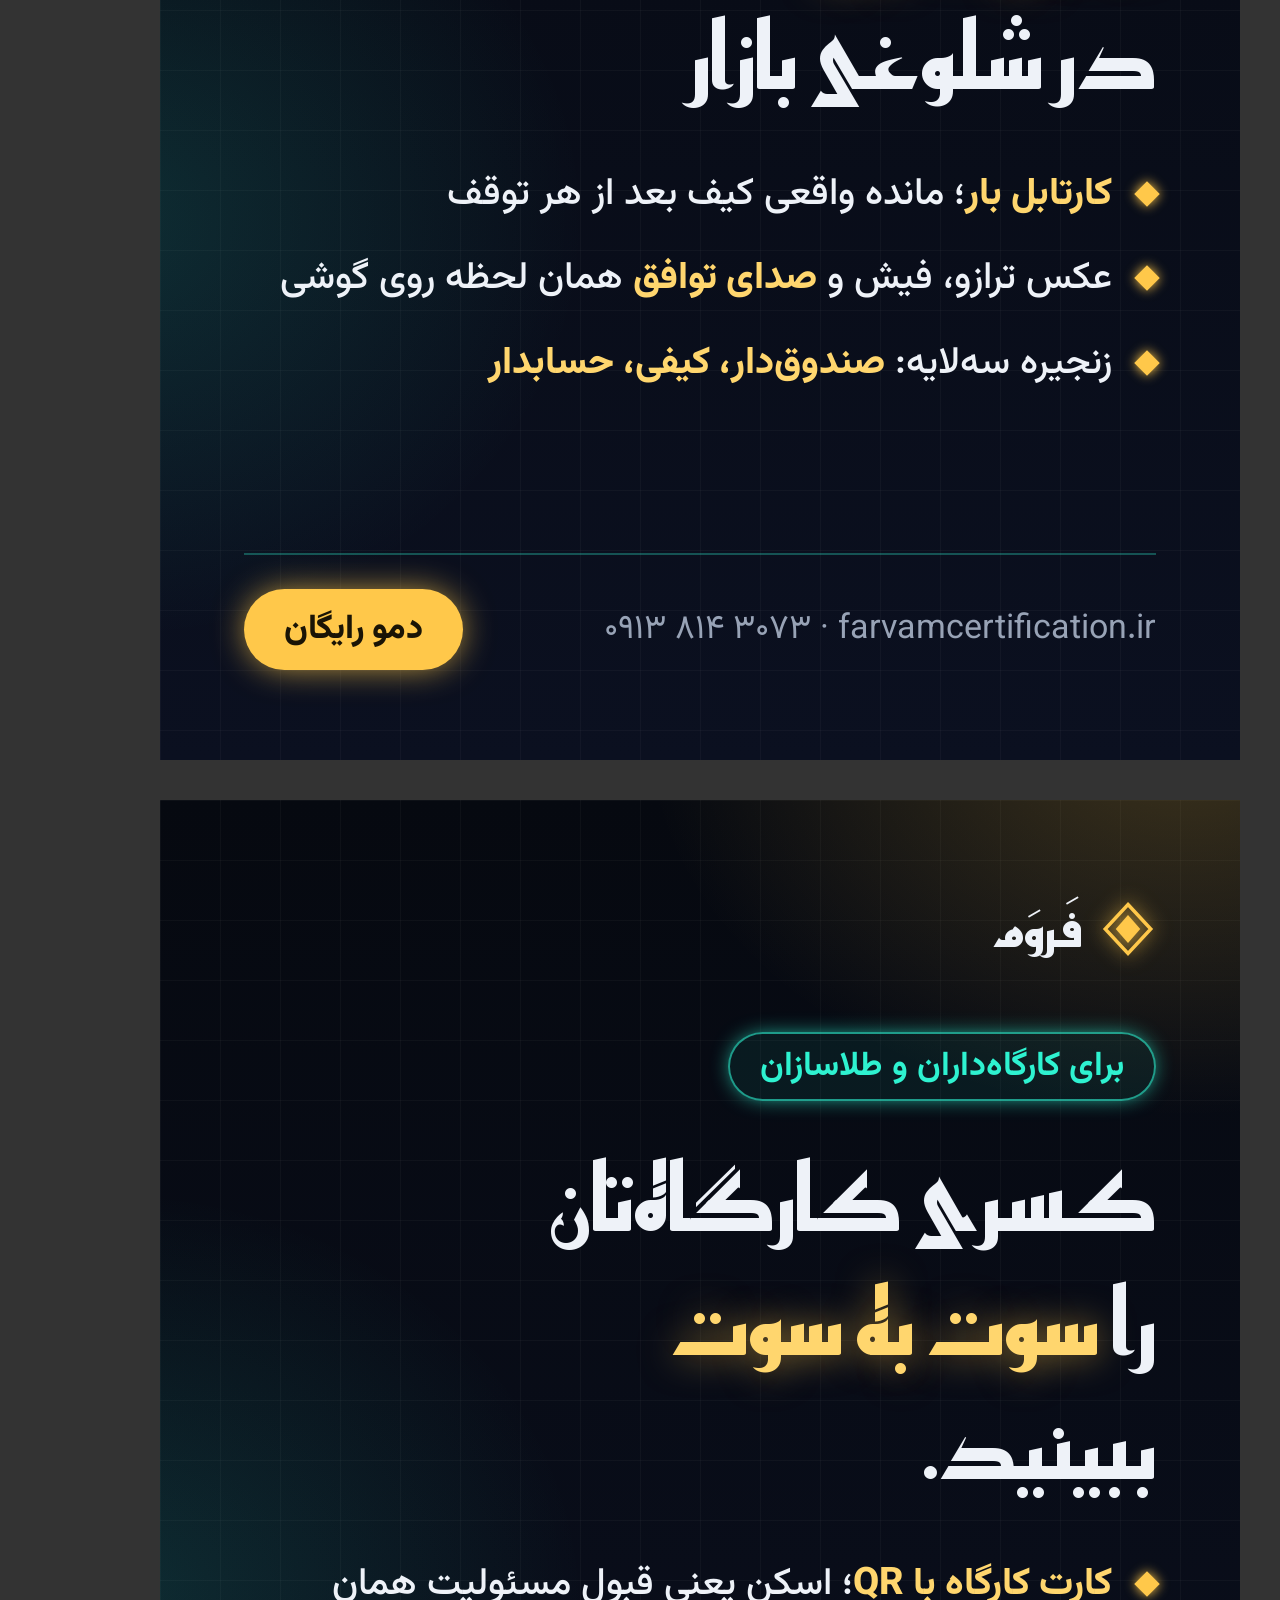
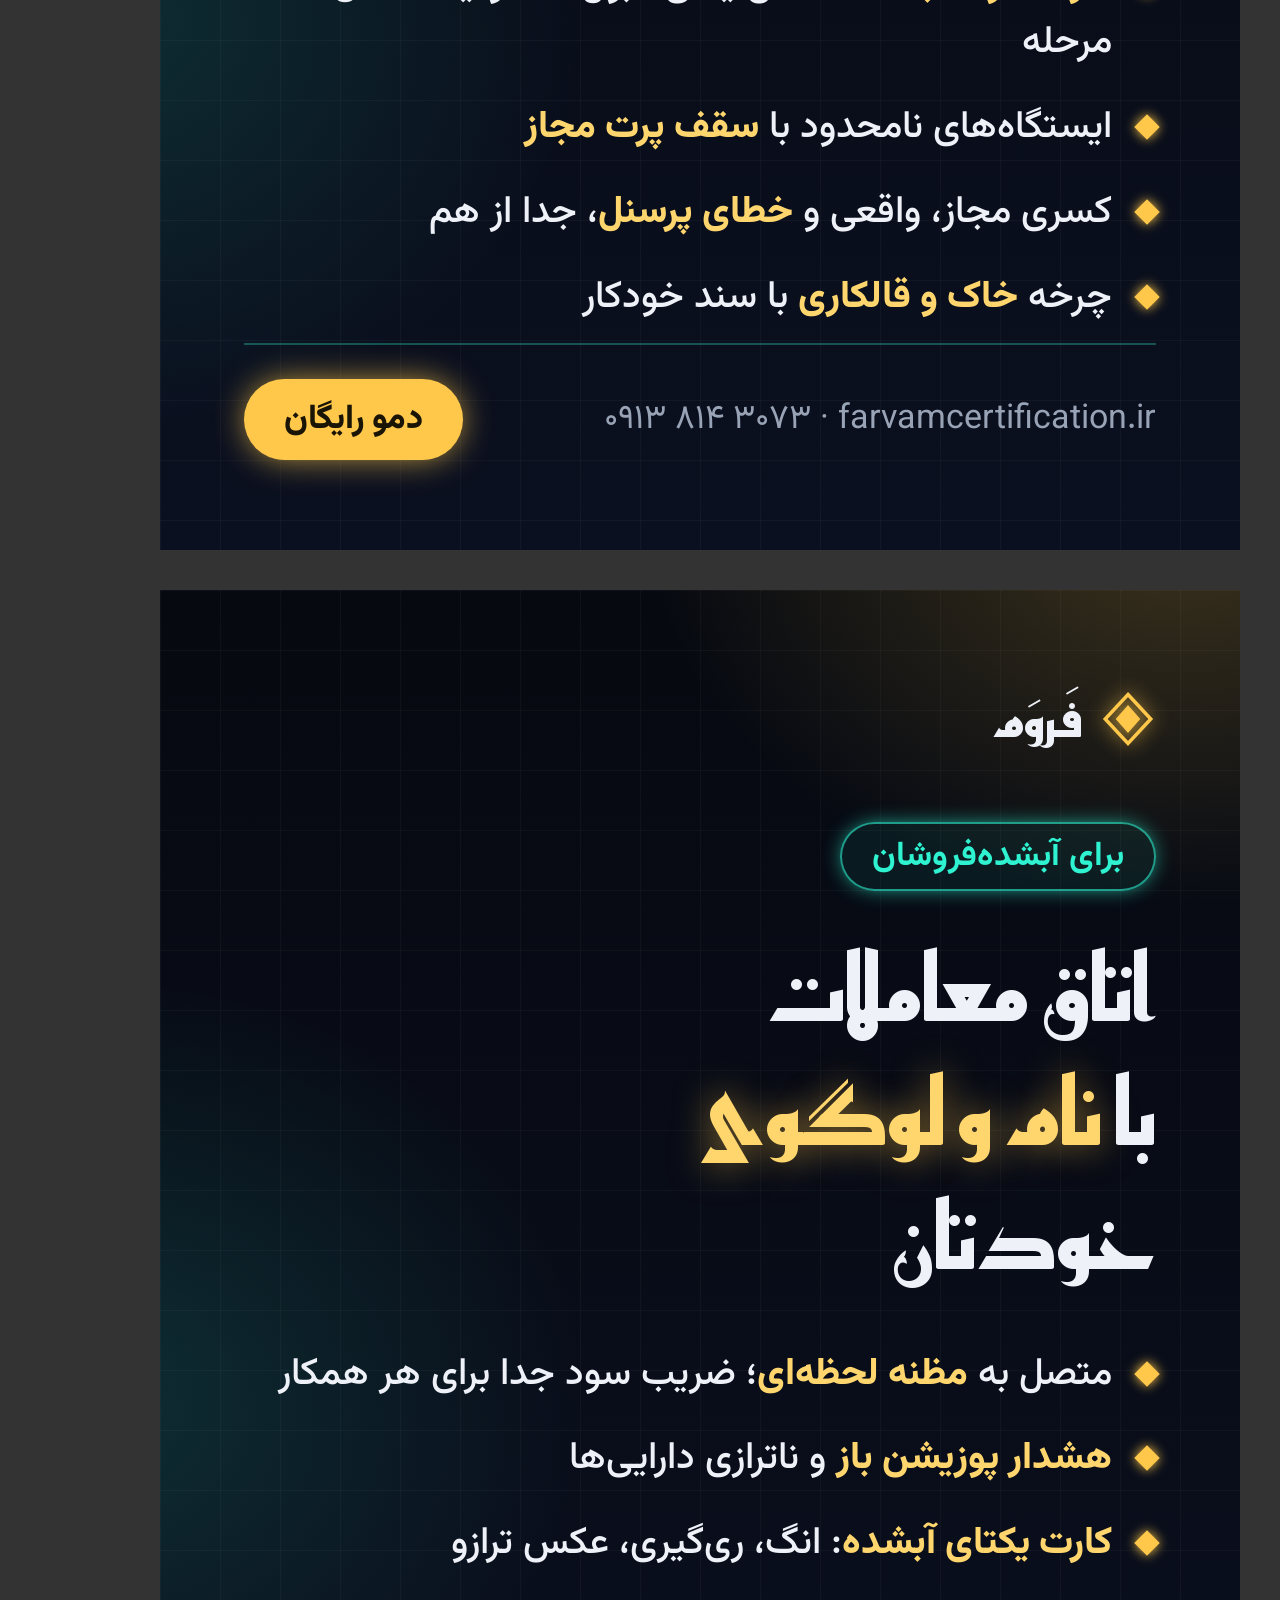
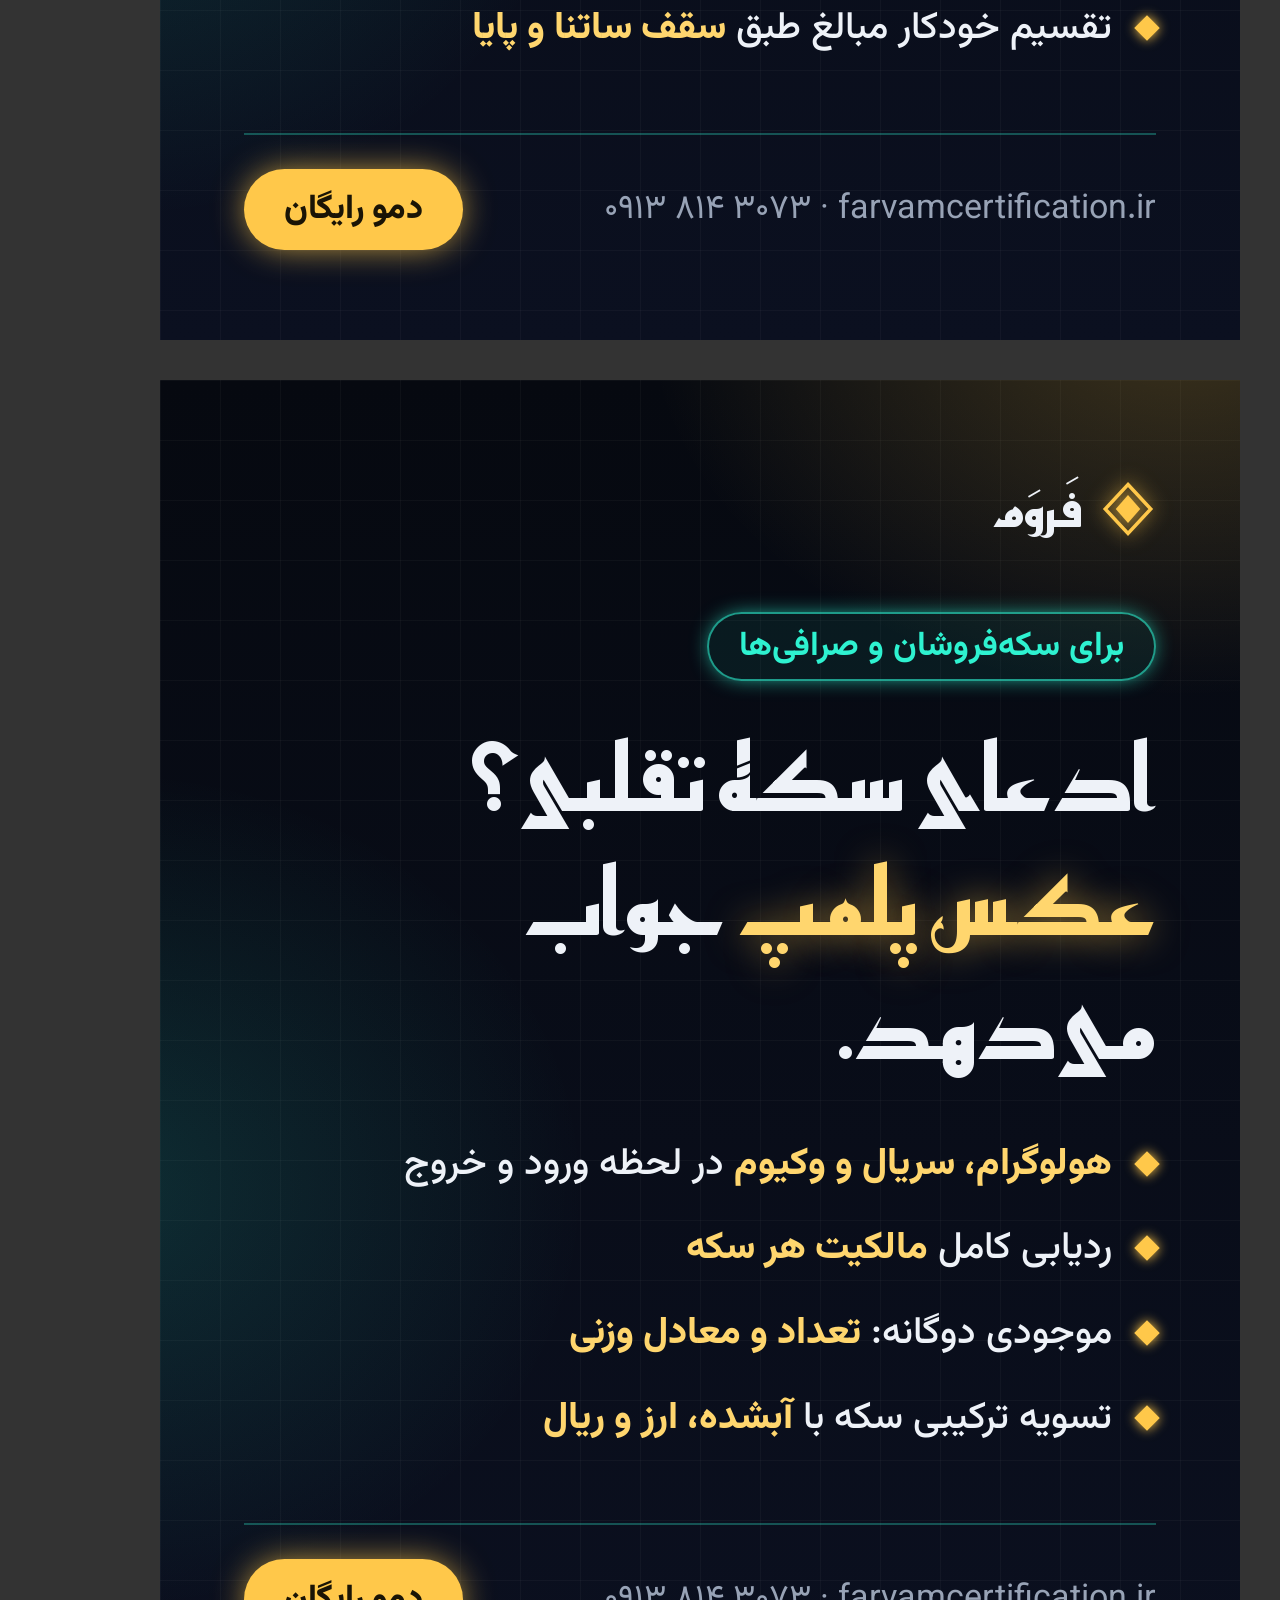
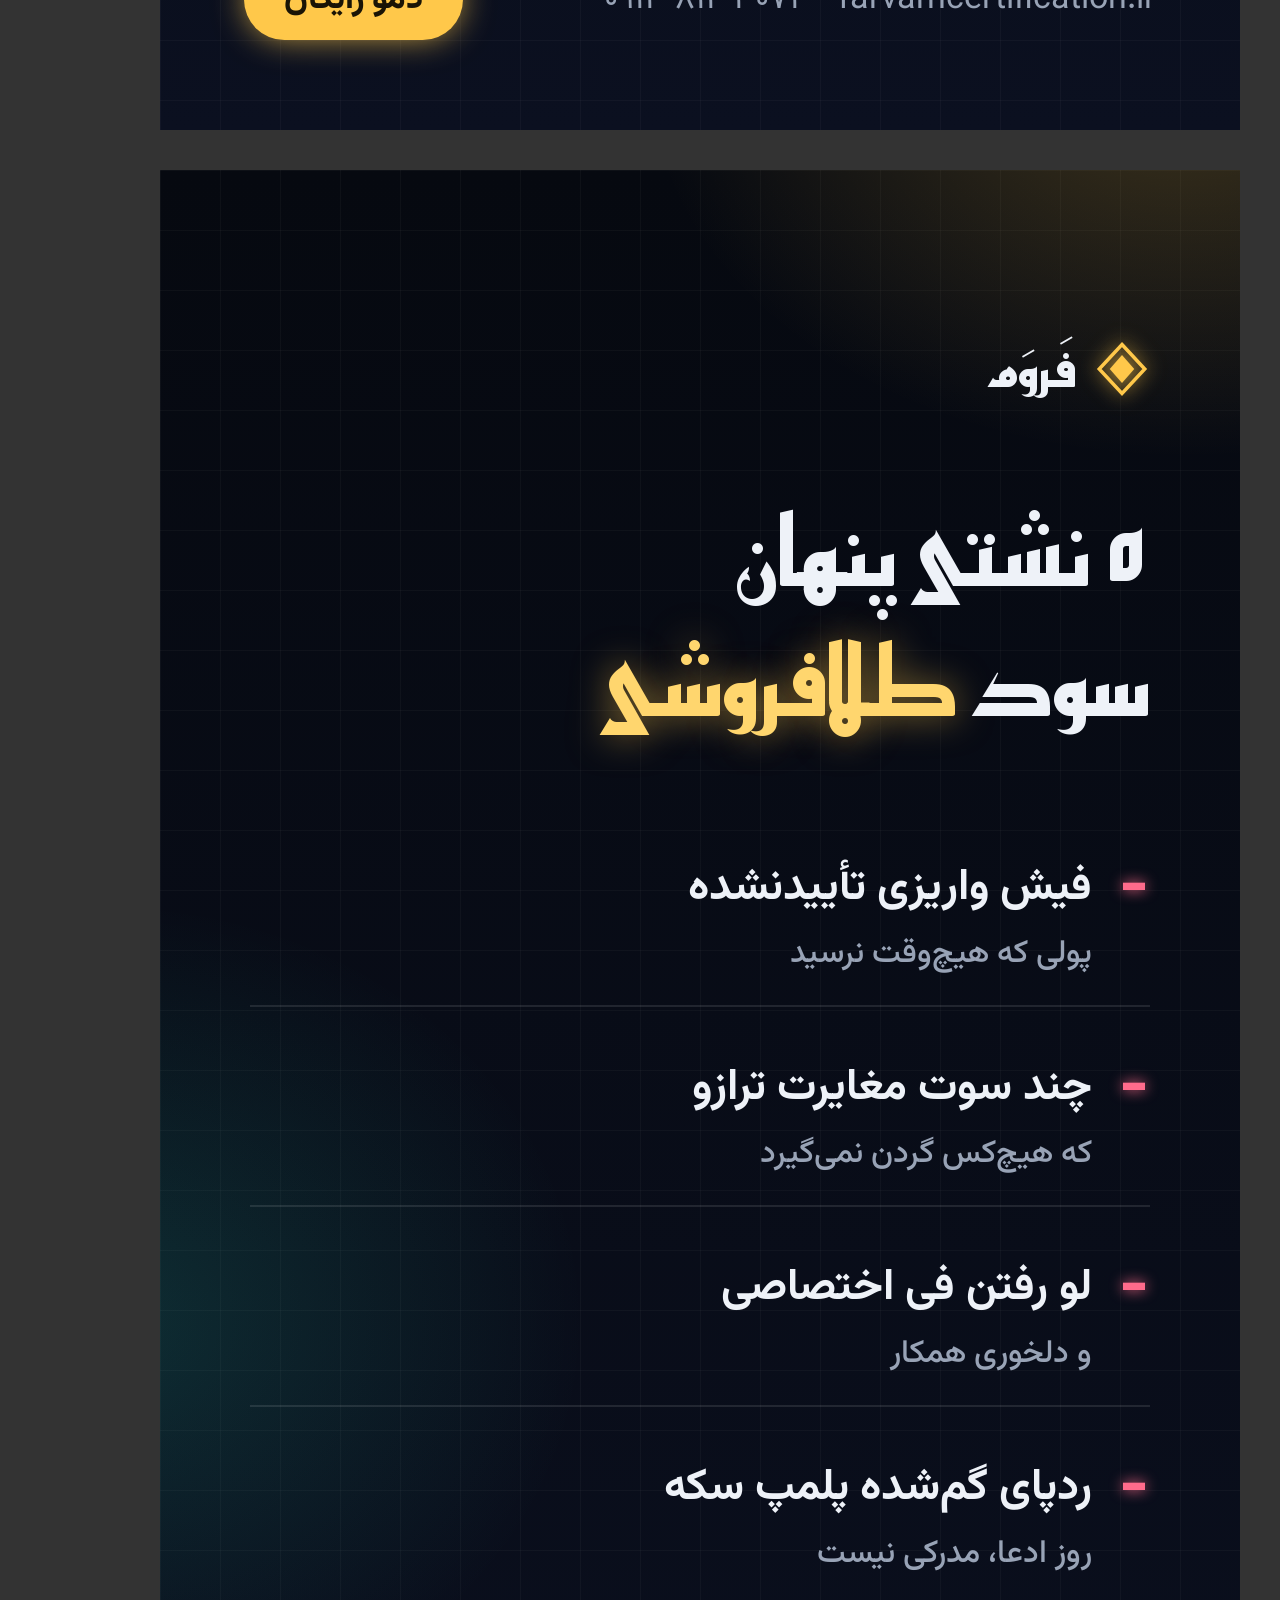
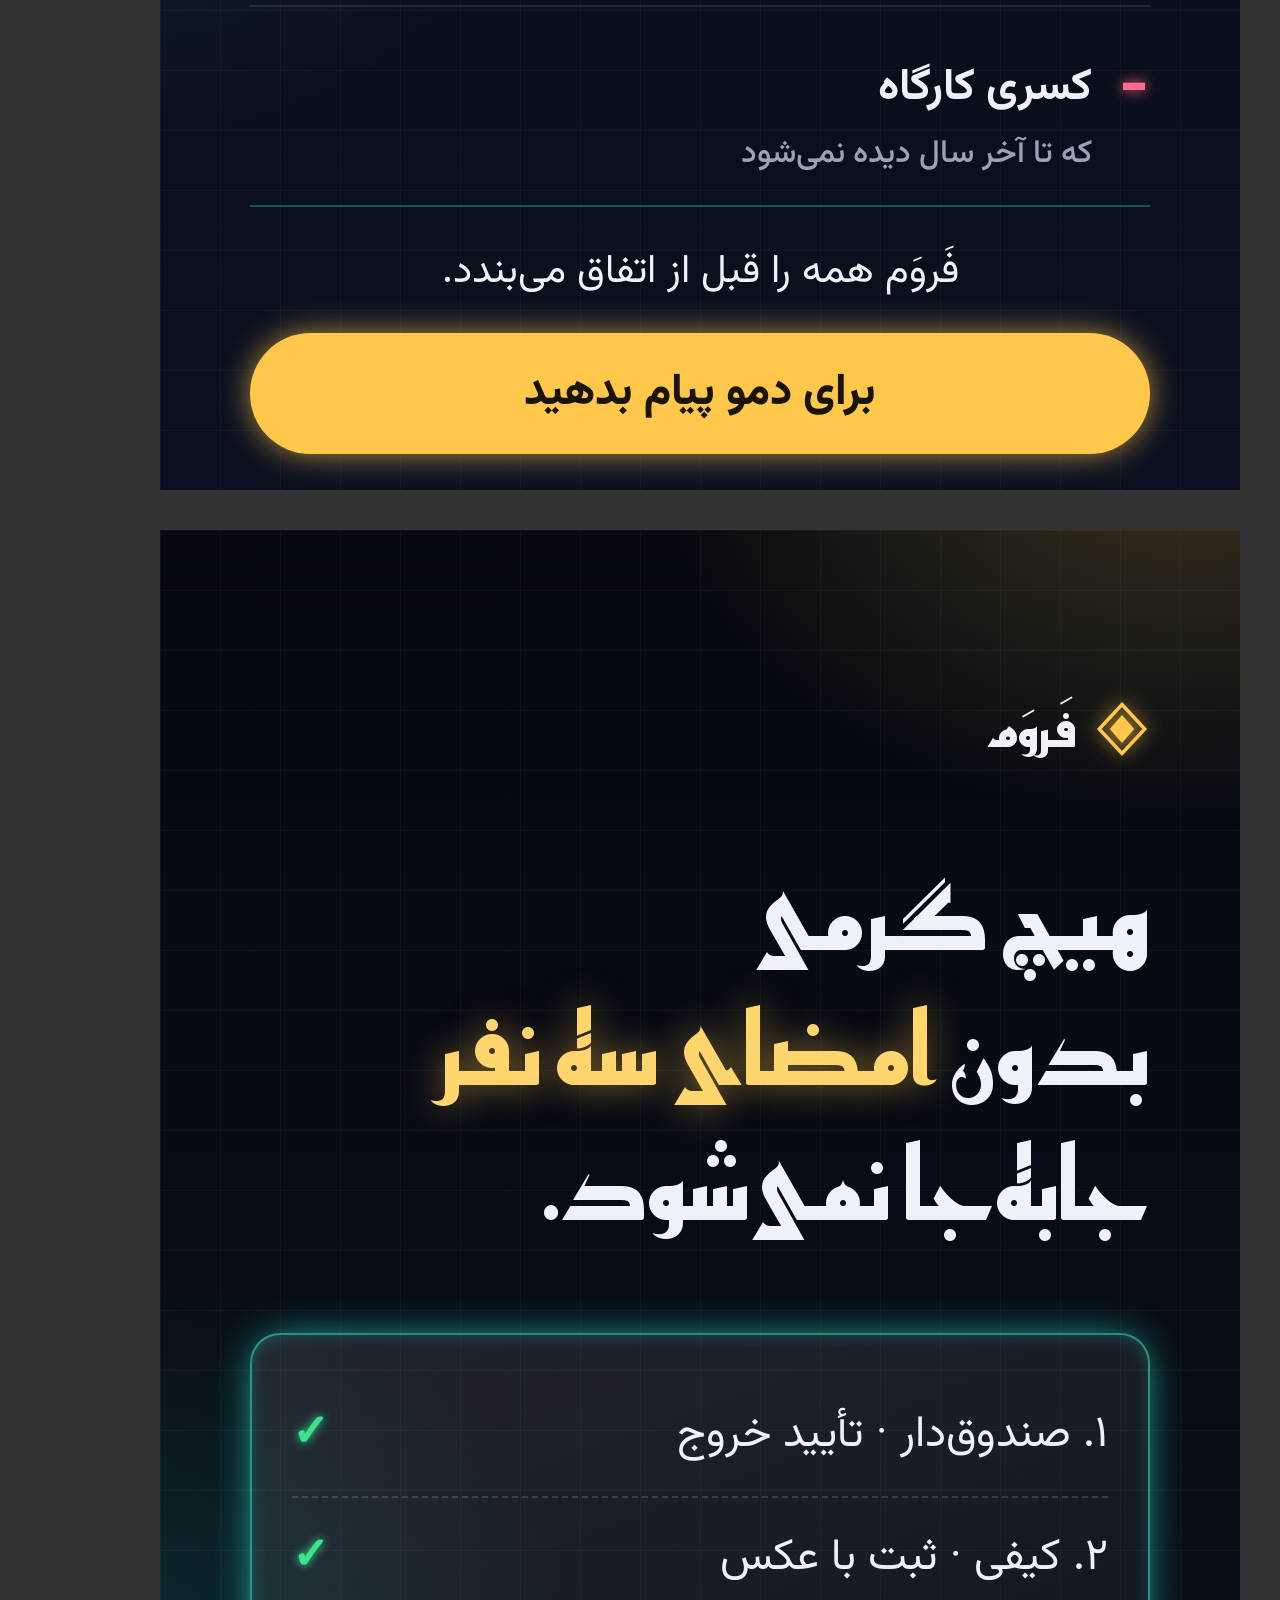
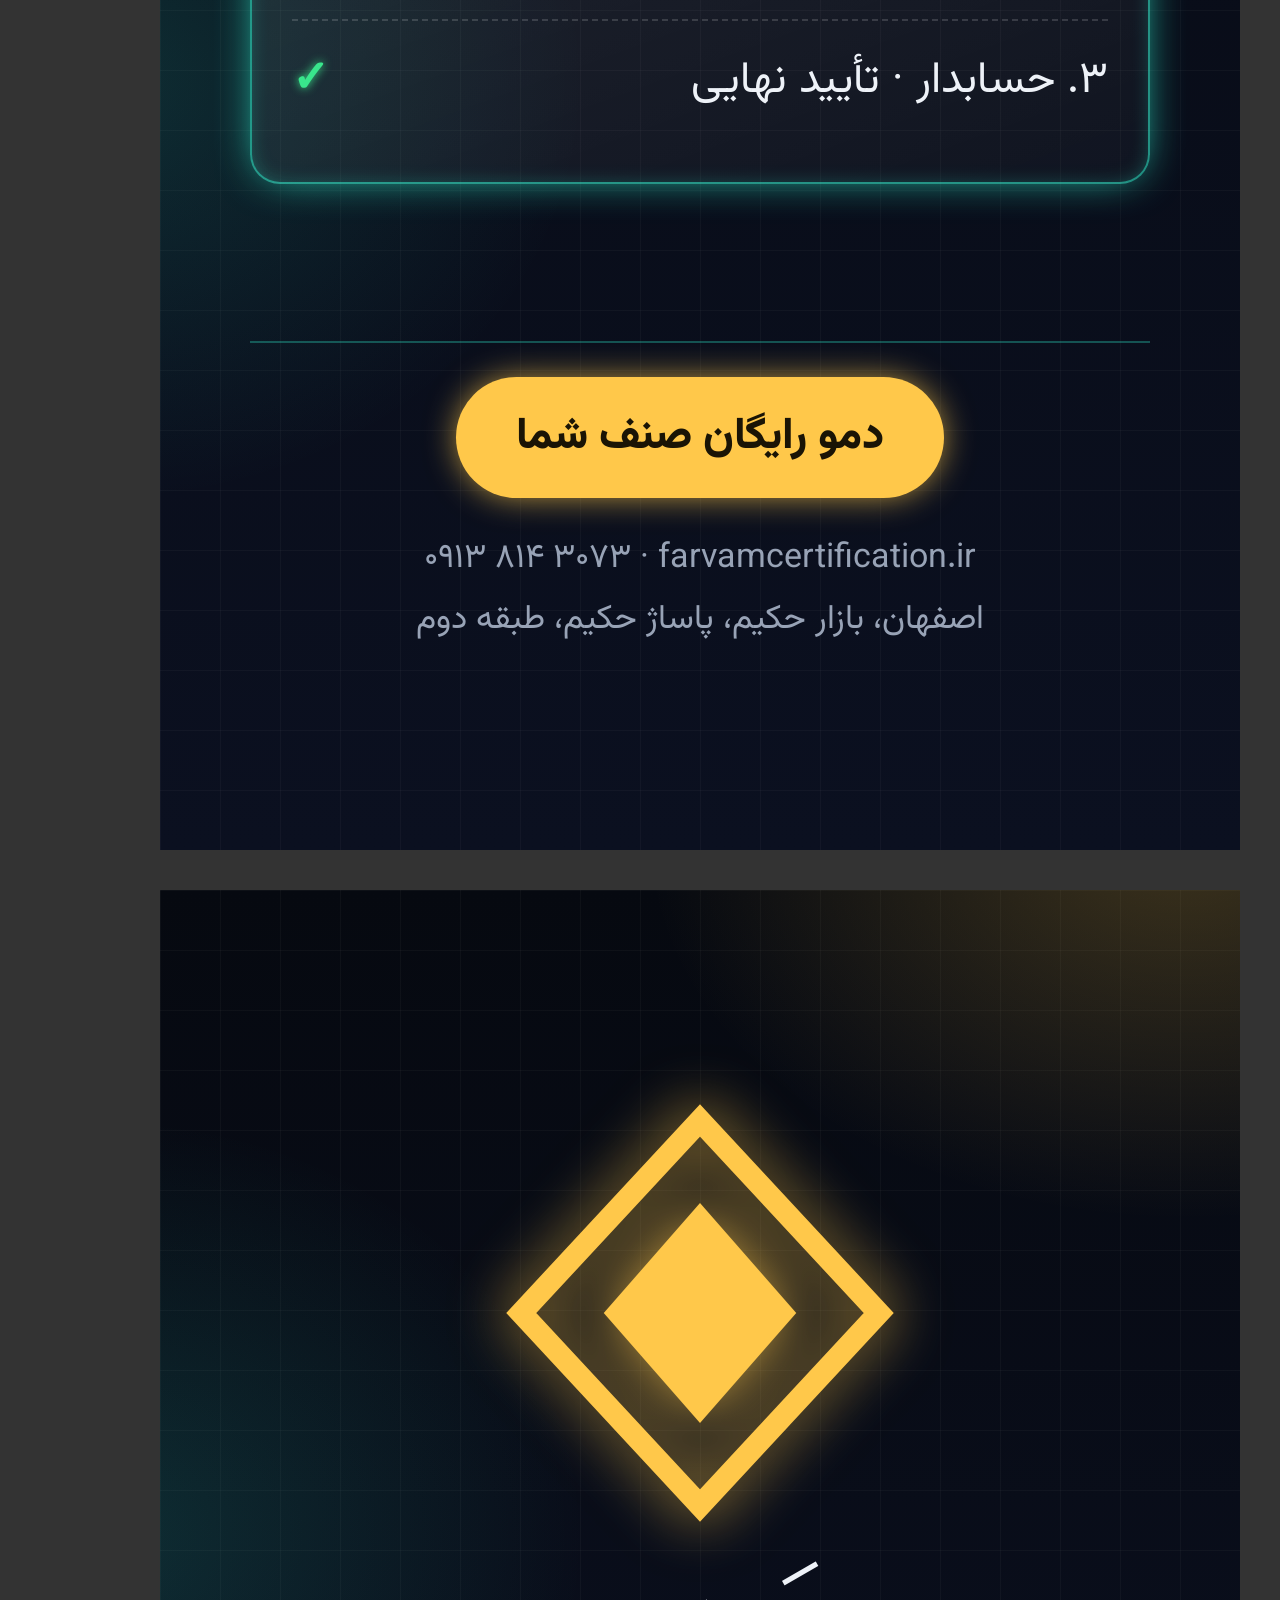
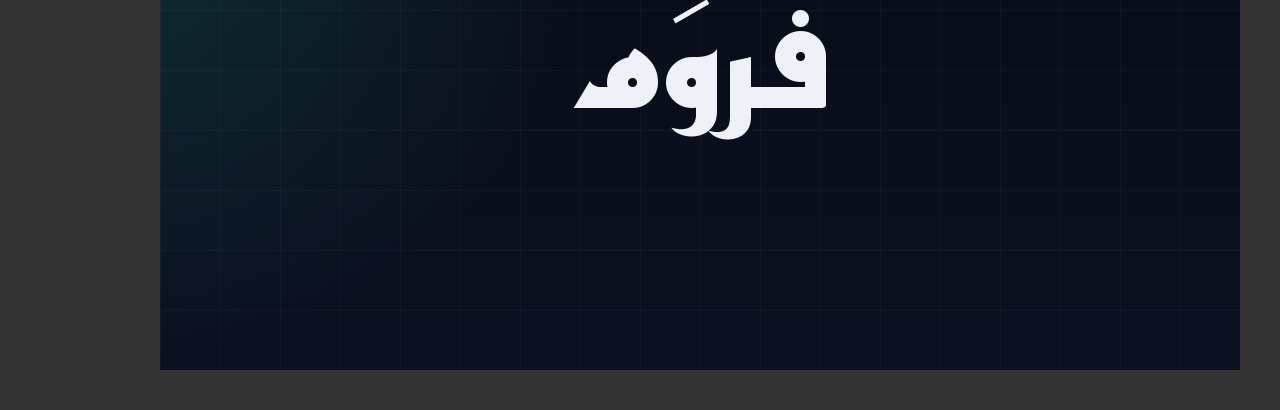
==== commit a7c43b56: "Use farvamcertification.ir as the Farvam domain Landing page, ad kit and social images now point to " ====
--- a/marketing/templates/social.html
+++ b/marketing/templates/social.html
@@ -58,7 +58,7 @@
     <div class="row"><span>تأیید خروج · صندوق‌دار</span><b class="ok">✓</b></div>
     <div class="row"><span>تأیید نهایی · حسابدار</span><b class="wait">در انتظار</b></div>
   </div>
-  <div class="foot"><span dir="ltr">۰۹۱۳ ۸۱۴ ۳۰۷۳ · goldcertification.ir</span><b class="cta">درخواست دمو</b></div>
+  <div class="foot"><span dir="ltr">۰۹۱۳ ۸۱۴ ۳۰۷۳ · farvamcertification.ir</span><b class="cta">درخواست دمو</b></div>
 </section>
 
 <!-- 02: ویترین‌دار -->
@@ -72,7 +72,7 @@
     <li><b>سریال یکتا</b> برای هر قطعه و قفل فوری کالای سرقتی</li>
     <li>حضور و غیاب متصل به <b>حقوق و پاداش</b></li>
   </ul>
-  <div class="foot"><span dir="ltr">۰۹۱۳ ۸۱۴ ۳۰۷۳ · goldcertification.ir</span><b class="cta">دمو رایگان</b></div>
+  <div class="foot"><span dir="ltr">۰۹۱۳ ۸۱۴ ۳۰۷۳ · farvamcertification.ir</span><b class="cta">دمو رایگان</b></div>
 </section>
 
 <!-- 03: بنکدار -->
@@ -86,7 +86,7 @@
     <li>تخفیف خودکار برای <b>تسویه زیر ۴۸ ساعت</b></li>
     <li><b>مال‌گردانی خودکار</b> بین ده‌ها همکار، بدون نقدینگی اضافه</li>
   </ul>
-  <div class="foot"><span dir="ltr">۰۹۱۳ ۸۱۴ ۳۰۷۳ · goldcertification.ir</span><b class="cta">دمو رایگان</b></div>
+  <div class="foot"><span dir="ltr">۰۹۱۳ ۸۱۴ ۳۰۷۳ · farvamcertification.ir</span><b class="cta">دمو رایگان</b></div>
 </section>
 
 <!-- 04: کیفی -->
@@ -99,7 +99,7 @@
     <li>عکس ترازو، فیش و <b>صدای توافق</b> همان لحظه روی گوشی</li>
     <li>زنجیره سه‌لایه: <b>صندوق‌دار، کیفی، حسابدار</b></li>
   </ul>
-  <div class="foot"><span dir="ltr">۰۹۱۳ ۸۱۴ ۳۰۷۳ · goldcertification.ir</span><b class="cta">دمو رایگان</b></div>
+  <div class="foot"><span dir="ltr">۰۹۱۳ ۸۱۴ ۳۰۷۳ · farvamcertification.ir</span><b class="cta">دمو رایگان</b></div>
 </section>
 
 <!-- 05: کارگاه -->
@@ -113,7 +113,7 @@
     <li>کسری مجاز، واقعی و <b>خطای پرسنل</b>، جدا از هم</li>
     <li>چرخه <b>خاک و قالکاری</b> با سند خودکار</li>
   </ul>
-  <div class="foot"><span dir="ltr">۰۹۱۳ ۸۱۴ ۳۰۷۳ · goldcertification.ir</span><b class="cta">دمو رایگان</b></div>
+  <div class="foot"><span dir="ltr">۰۹۱۳ ۸۱۴ ۳۰۷۳ · farvamcertification.ir</span><b class="cta">دمو رایگان</b></div>
 </section>
 
 <!-- 06: آبشده -->
@@ -127,7 +127,7 @@
     <li><b>کارت یکتای آبشده</b>: انگ، ری‌گیری، عکس ترازو</li>
     <li>تقسیم خودکار مبالغ طبق <b>سقف ساتنا و پایا</b></li>
   </ul>
-  <div class="foot"><span dir="ltr">۰۹۱۳ ۸۱۴ ۳۰۷۳ · goldcertification.ir</span><b class="cta">دمو رایگان</b></div>
+  <div class="foot"><span dir="ltr">۰۹۱۳ ۸۱۴ ۳۰۷۳ · farvamcertification.ir</span><b class="cta">دمو رایگان</b></div>
 </section>
 
 <!-- 07: سکه -->
@@ -141,7 +141,7 @@
     <li>موجودی دوگانه: <b>تعداد و معادل وزنی</b></li>
     <li>تسویه ترکیبی سکه با <b>آبشده، ارز و ریال</b></li>
   </ul>
-  <div class="foot"><span dir="ltr">۰۹۱۳ ۸۱۴ ۳۰۷۳ · goldcertification.ir</span><b class="cta">دمو رایگان</b></div>
+  <div class="foot"><span dir="ltr">۰۹۱۳ ۸۱۴ ۳۰۷۳ · farvamcertification.ir</span><b class="cta">دمو رایگان</b></div>
 </section>
 
 <!-- استوری ۱: نشتی‌ها -->
@@ -155,7 +155,7 @@
     <div class="leak"><span class="m">−</span><div>ردپای گم‌شده پلمپ سکه<small>روز ادعا، مدرکی نیست</small></div></div>
     <div class="leak"><span class="m">−</span><div>کسری کارگاه<small>که تا آخر سال دیده نمی‌شود</small></div></div>
   </div>
-  <div class="foot" style="flex-direction:column;gap:30px;align-items:stretch;text-align:center"><span style="font-size:40px;color:var(--cream)">فَروَم همه را قبل از اتفاق می‌بندد.</span><b class="cta" style="font-size:44px;padding:26px">برای دمو پیام بدهید</b><div style="text-align:center;font-size:34px;color:var(--mute);line-height:1.8"><span dir="ltr" style="display:inline-block">۰۹۱۳ ۸۱۴ ۳۰۷۳ · goldcertification.ir</span><br>اصفهان، بازار حکیم، پاساژ حکیم، طبقه دوم</div></div>
+  <div class="foot" style="flex-direction:column;gap:30px;align-items:stretch;text-align:center"><span style="font-size:40px;color:var(--cream)">فَروَم همه را قبل از اتفاق می‌بندد.</span><b class="cta" style="font-size:44px;padding:26px">برای دمو پیام بدهید</b><div style="text-align:center;font-size:34px;color:var(--mute);line-height:1.8"><span dir="ltr" style="display:inline-block">۰۹۱۳ ۸۱۴ ۳۰۷۳ · farvamcertification.ir</span><br>اصفهان، بازار حکیم، پاساژ حکیم، طبقه دوم</div></div>
 </section>
 
 <!-- استوری ۲: سه لایه -->
@@ -167,7 +167,7 @@
     <div class="row" style="font-size:44px;padding:26px 0"><span>۲. کیفی · ثبت با عکس</span><b class="ok">✓</b></div>
     <div class="row" style="font-size:44px;padding:26px 0"><span>۳. حسابدار · تأیید نهایی</span><b class="ok">✓</b></div>
   </div>
-  <div class="foot" style="flex-direction:column;gap:30px"><b class="cta" style="font-size:44px;padding:26px 60px">دمو رایگان صنف شما</b><div style="text-align:center;font-size:34px;color:var(--mute);line-height:1.8"><span dir="ltr" style="display:inline-block">۰۹۱۳ ۸۱۴ ۳۰۷۳ · goldcertification.ir</span><br>اصفهان، بازار حکیم، پاساژ حکیم، طبقه دوم</div></div>
+  <div class="foot" style="flex-direction:column;gap:30px"><b class="cta" style="font-size:44px;padding:26px 60px">دمو رایگان صنف شما</b><div style="text-align:center;font-size:34px;color:var(--mute);line-height:1.8"><span dir="ltr" style="display:inline-block">۰۹۱۳ ۸۱۴ ۳۰۷۳ · farvamcertification.ir</span><br>اصفهان، بازار حکیم، پاساژ حکیم، طبقه دوم</div></div>
 </section>
 
 <!-- لوگو پروفایل -->
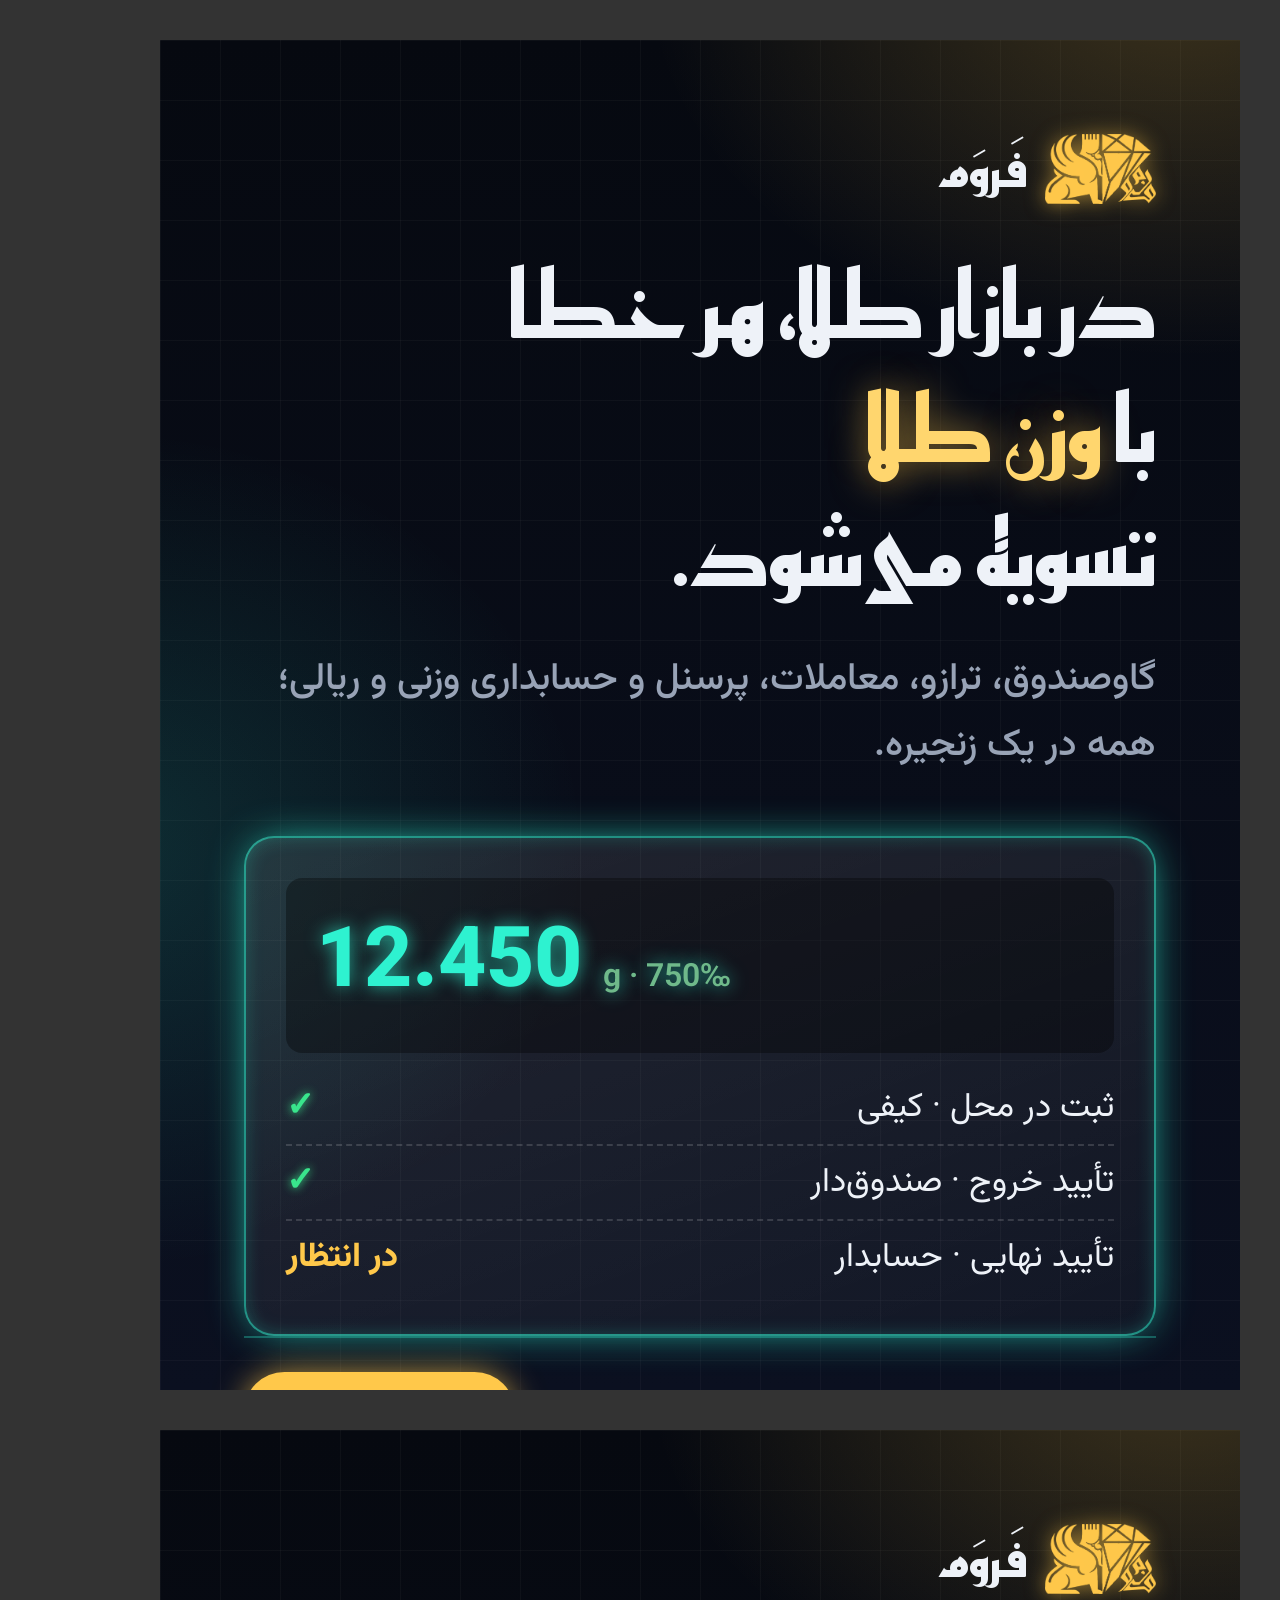
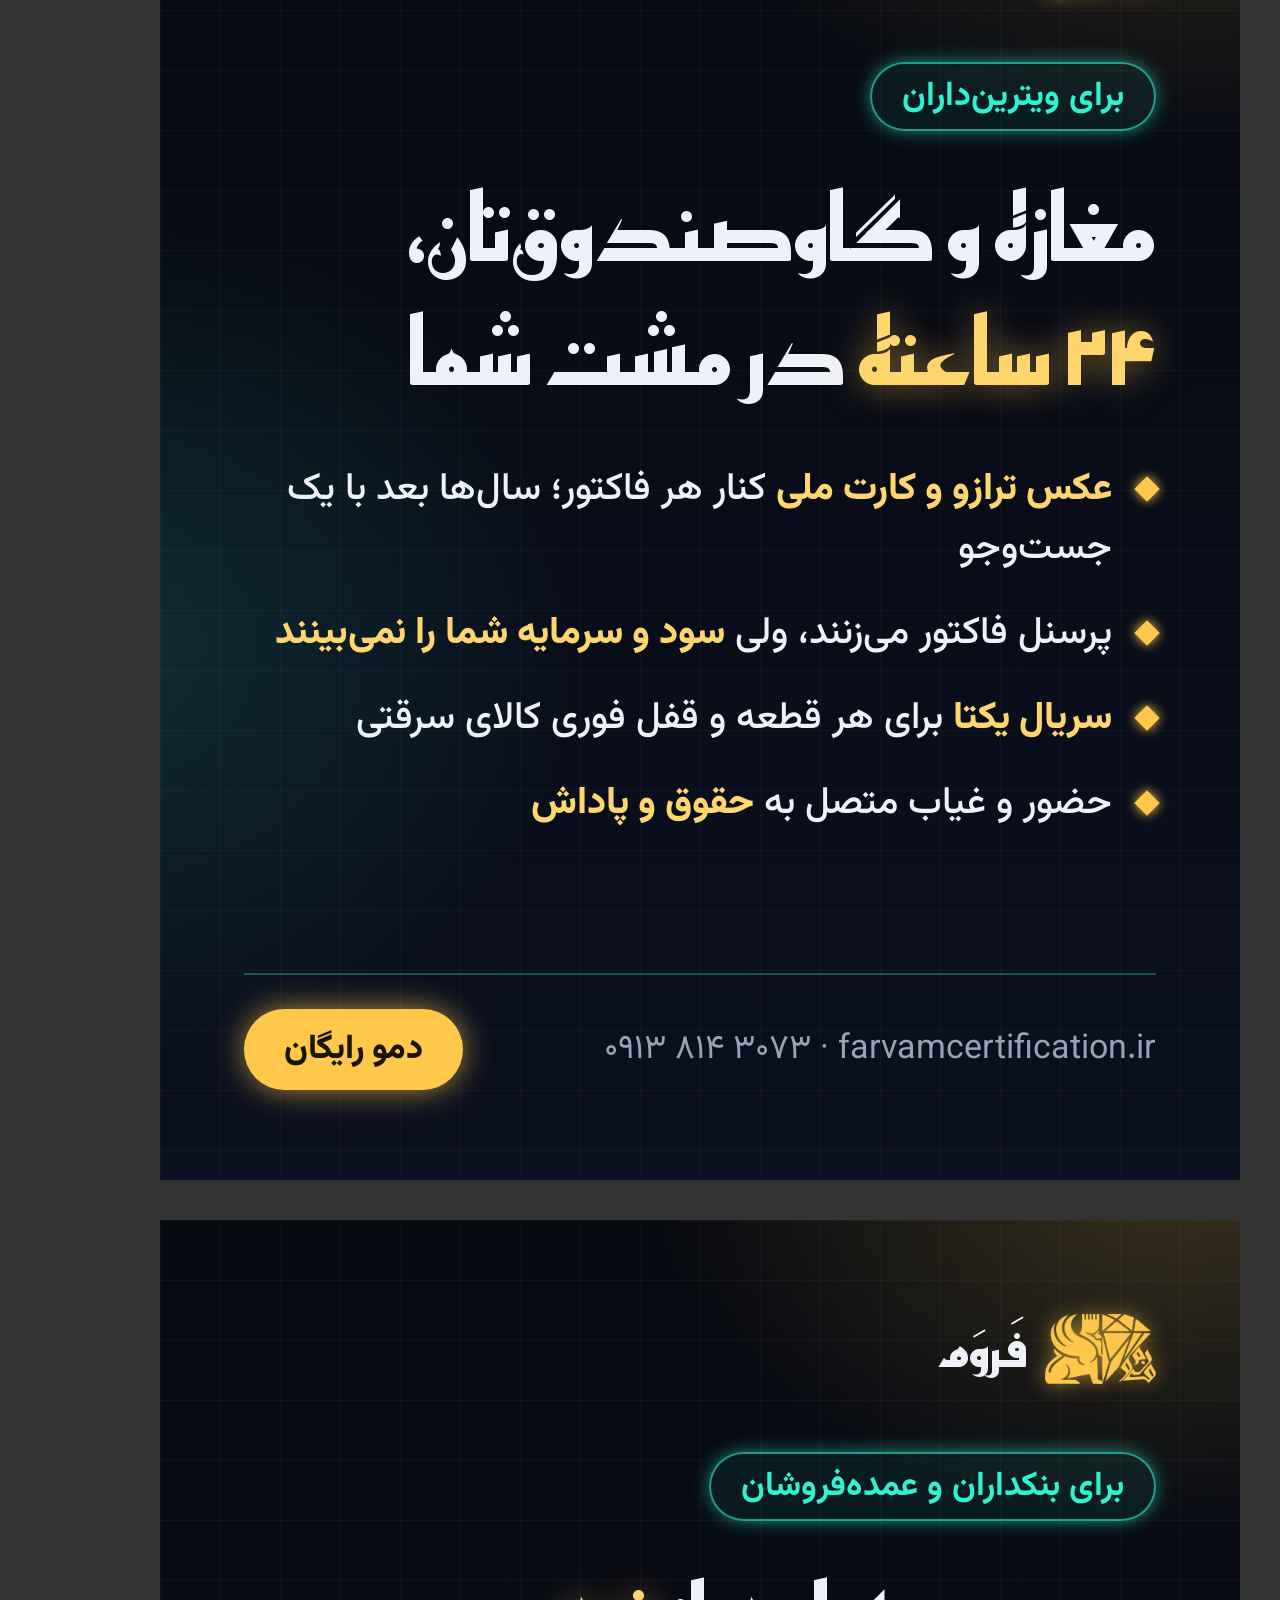
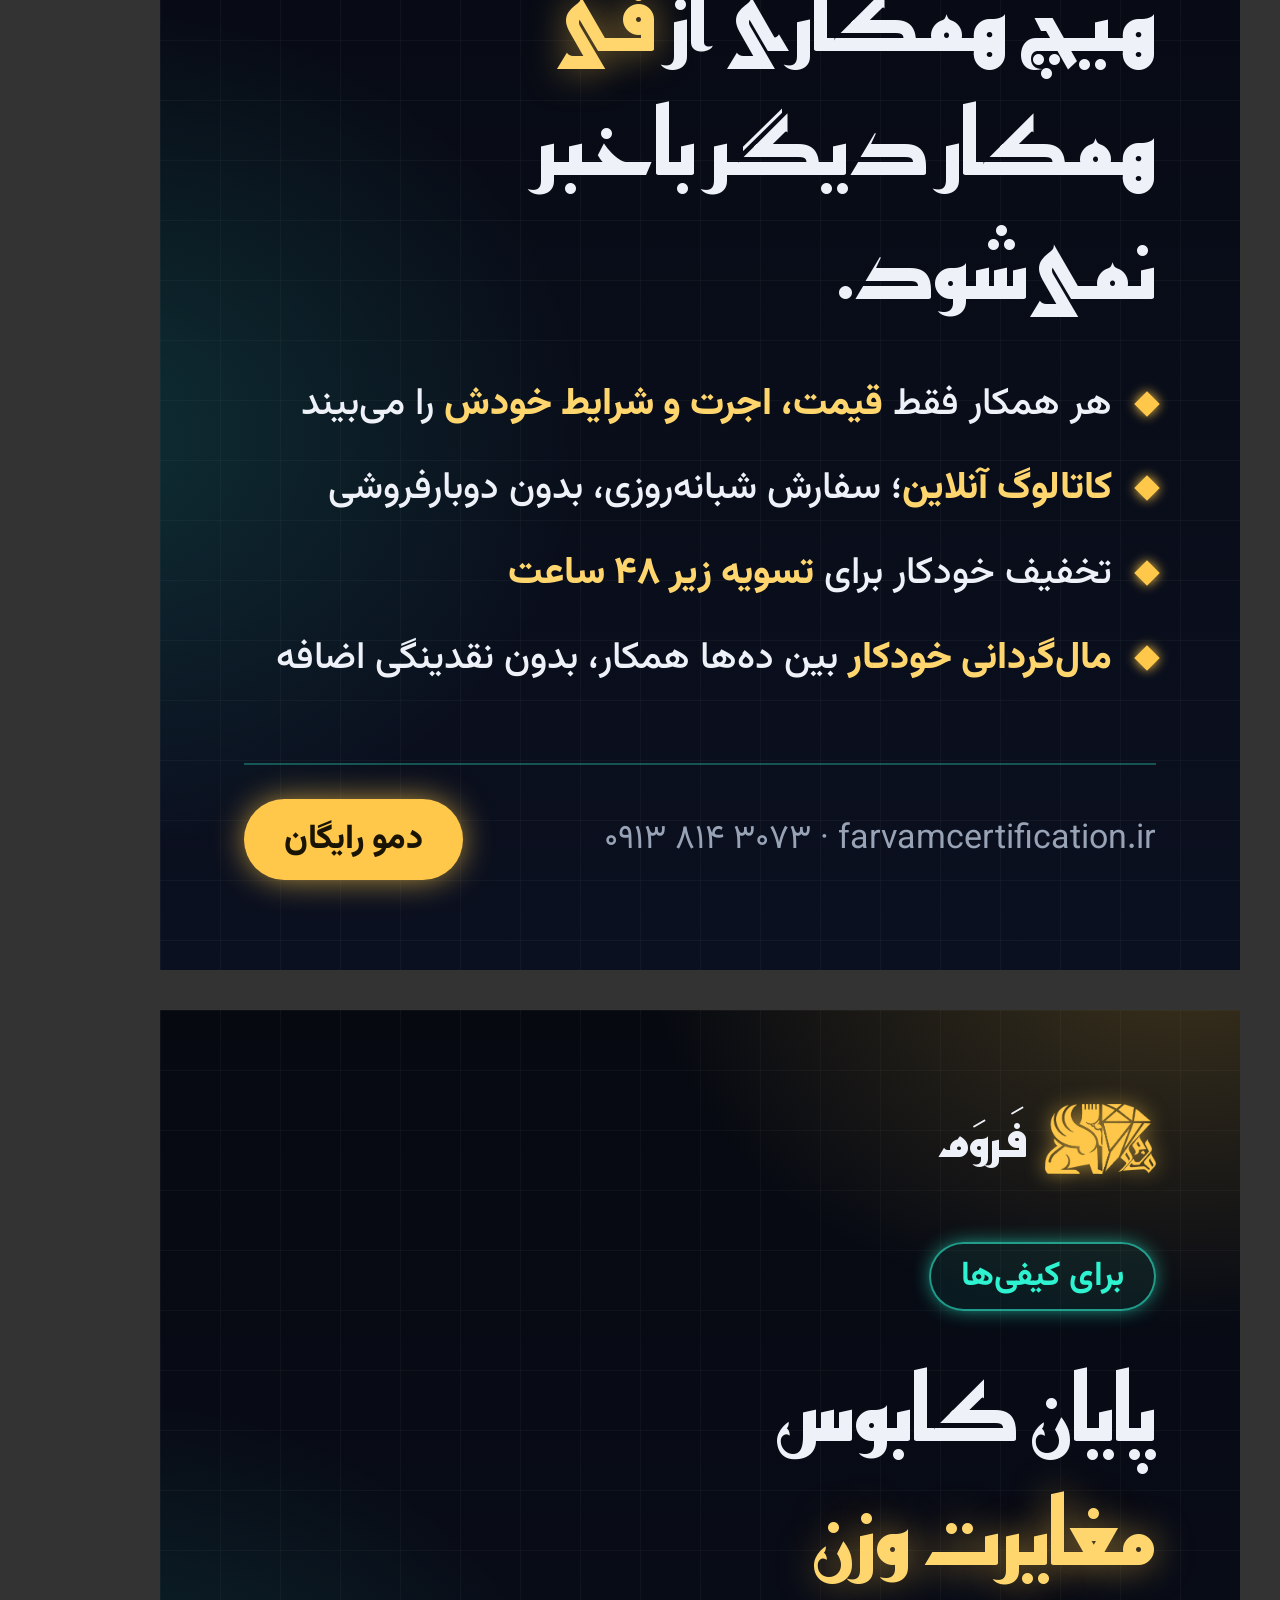
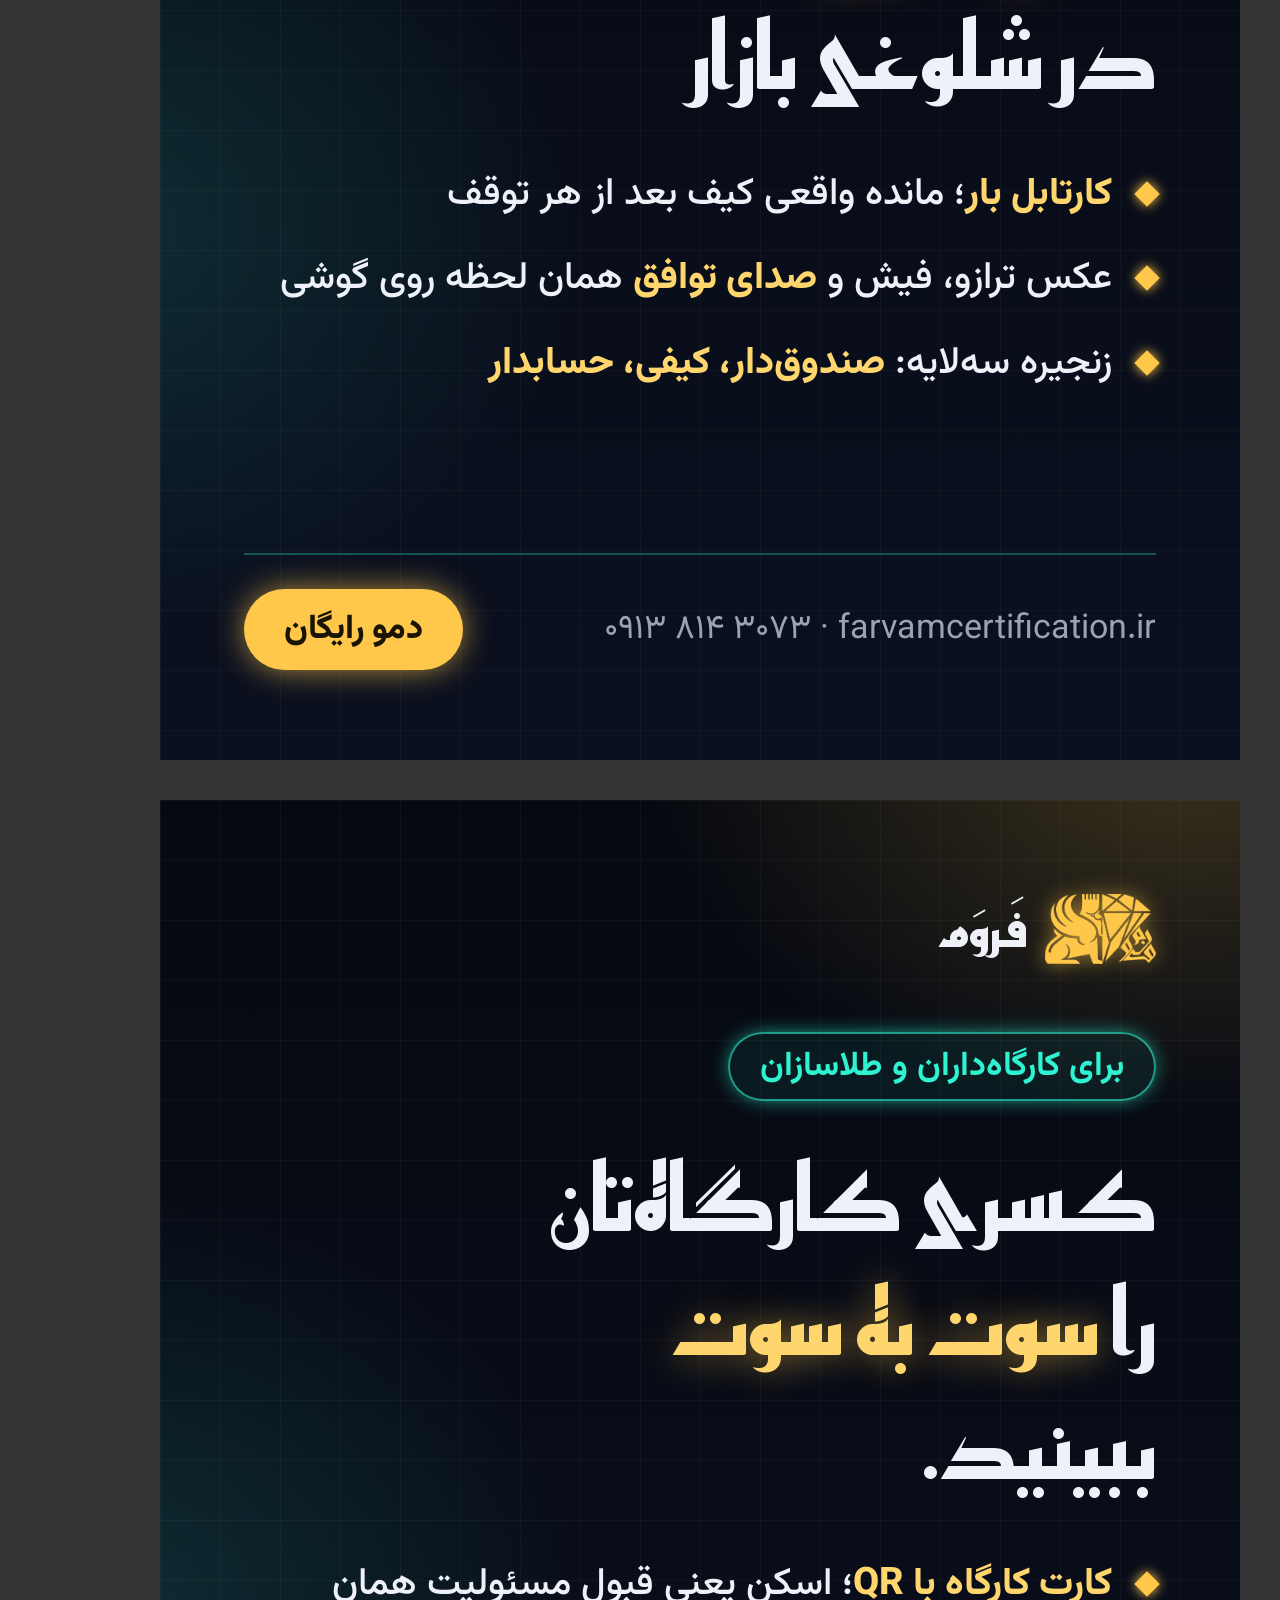
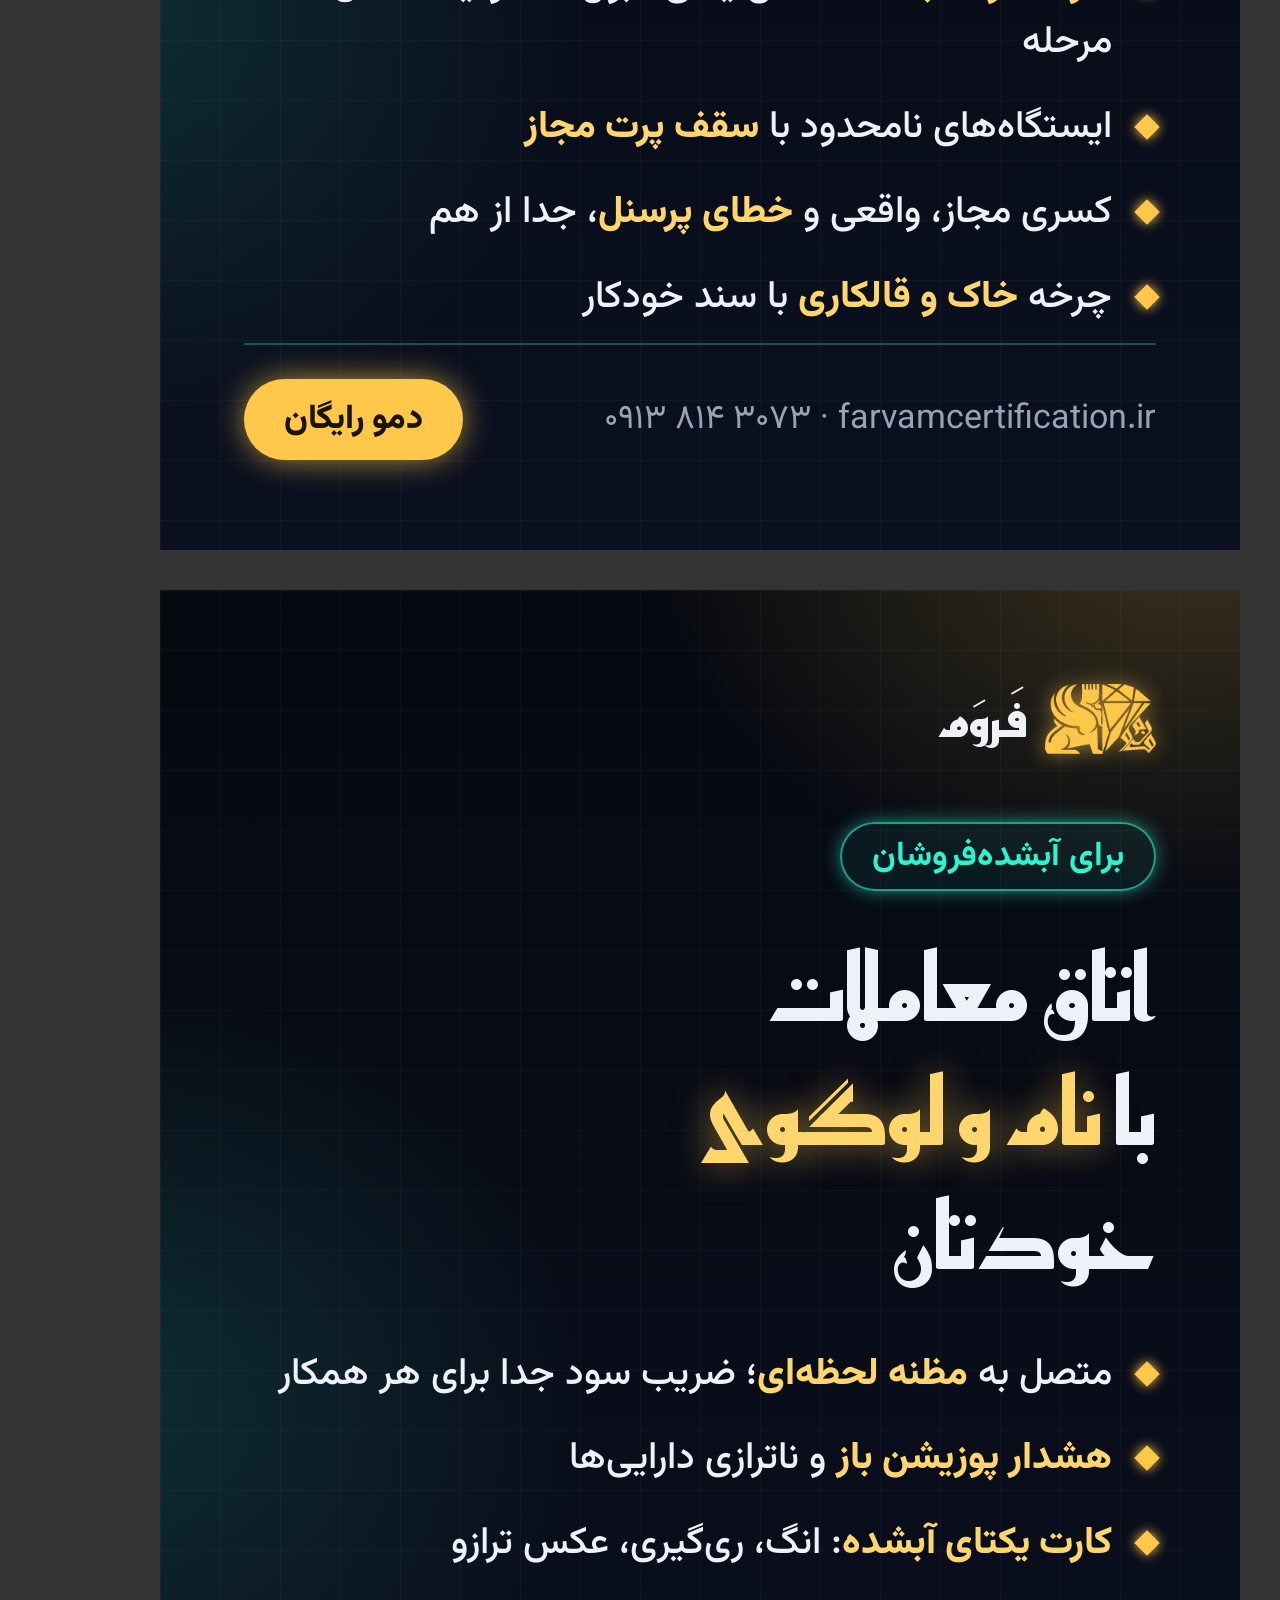
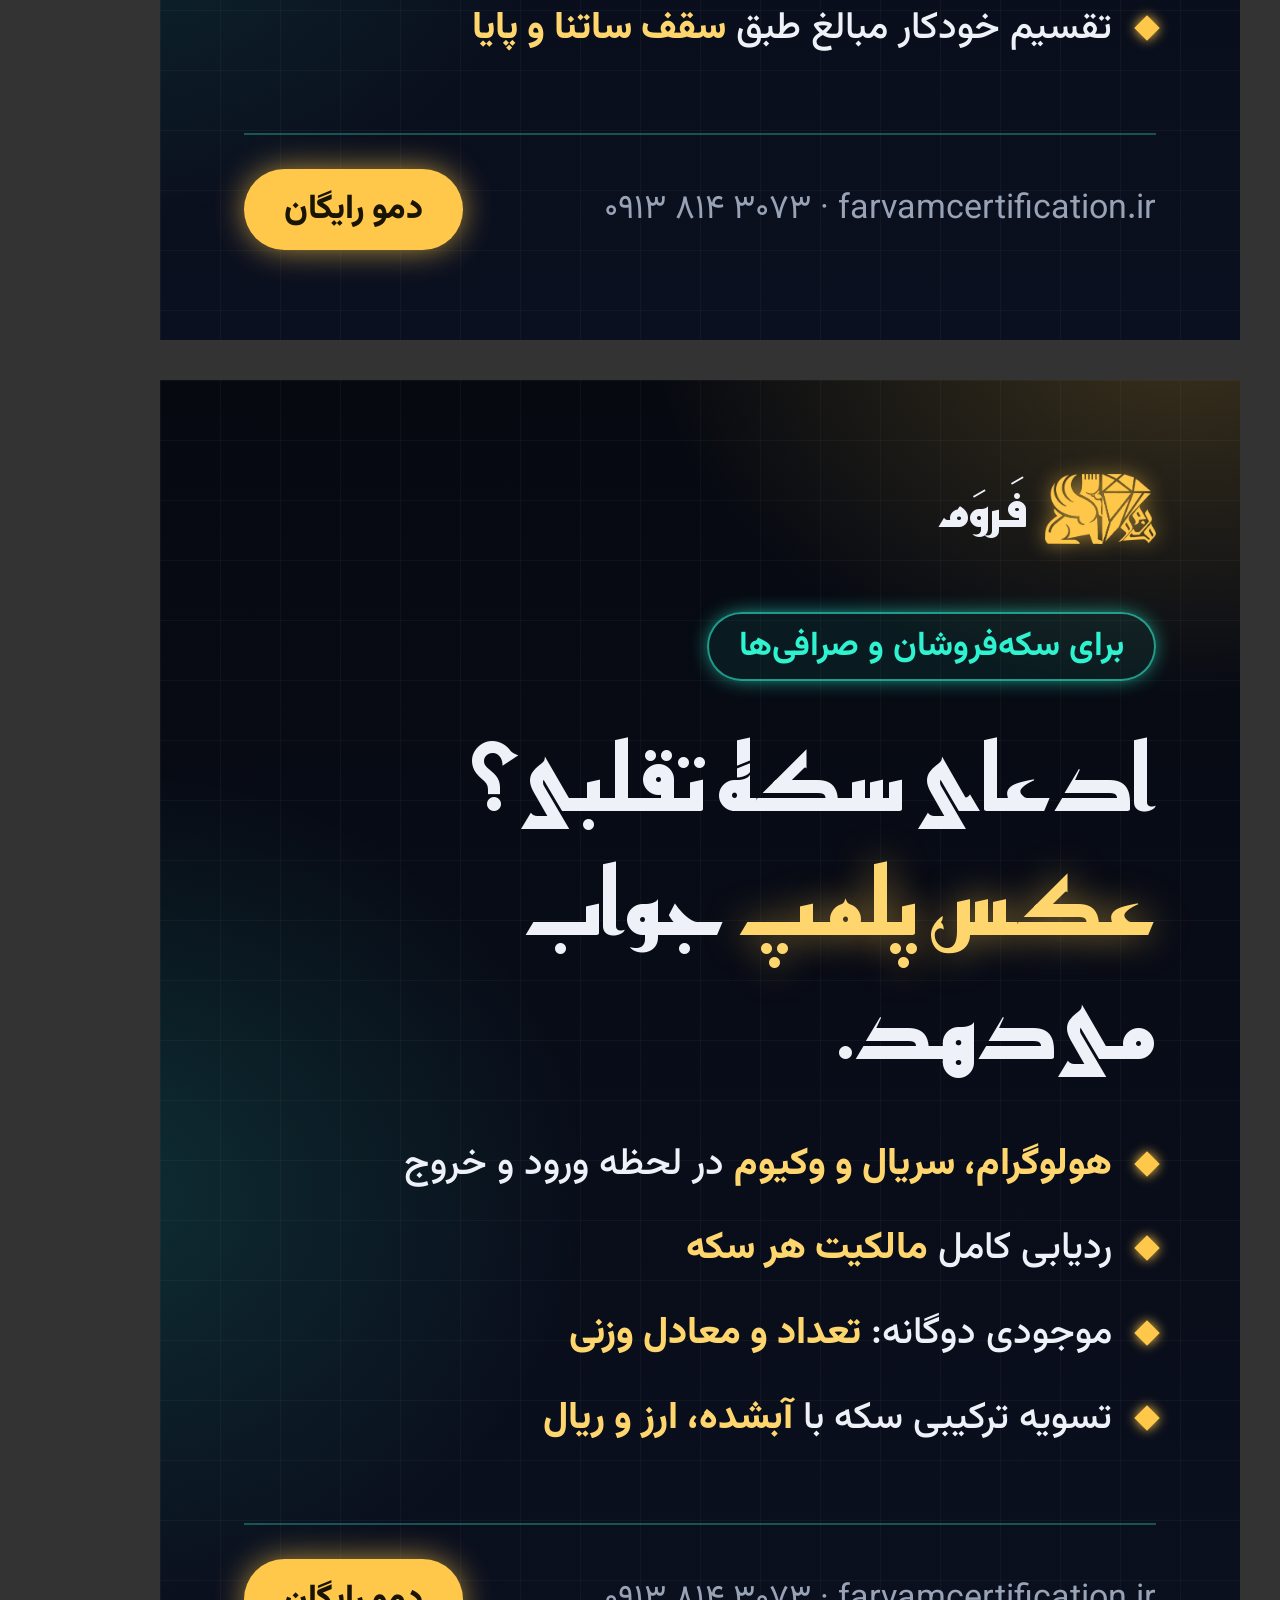
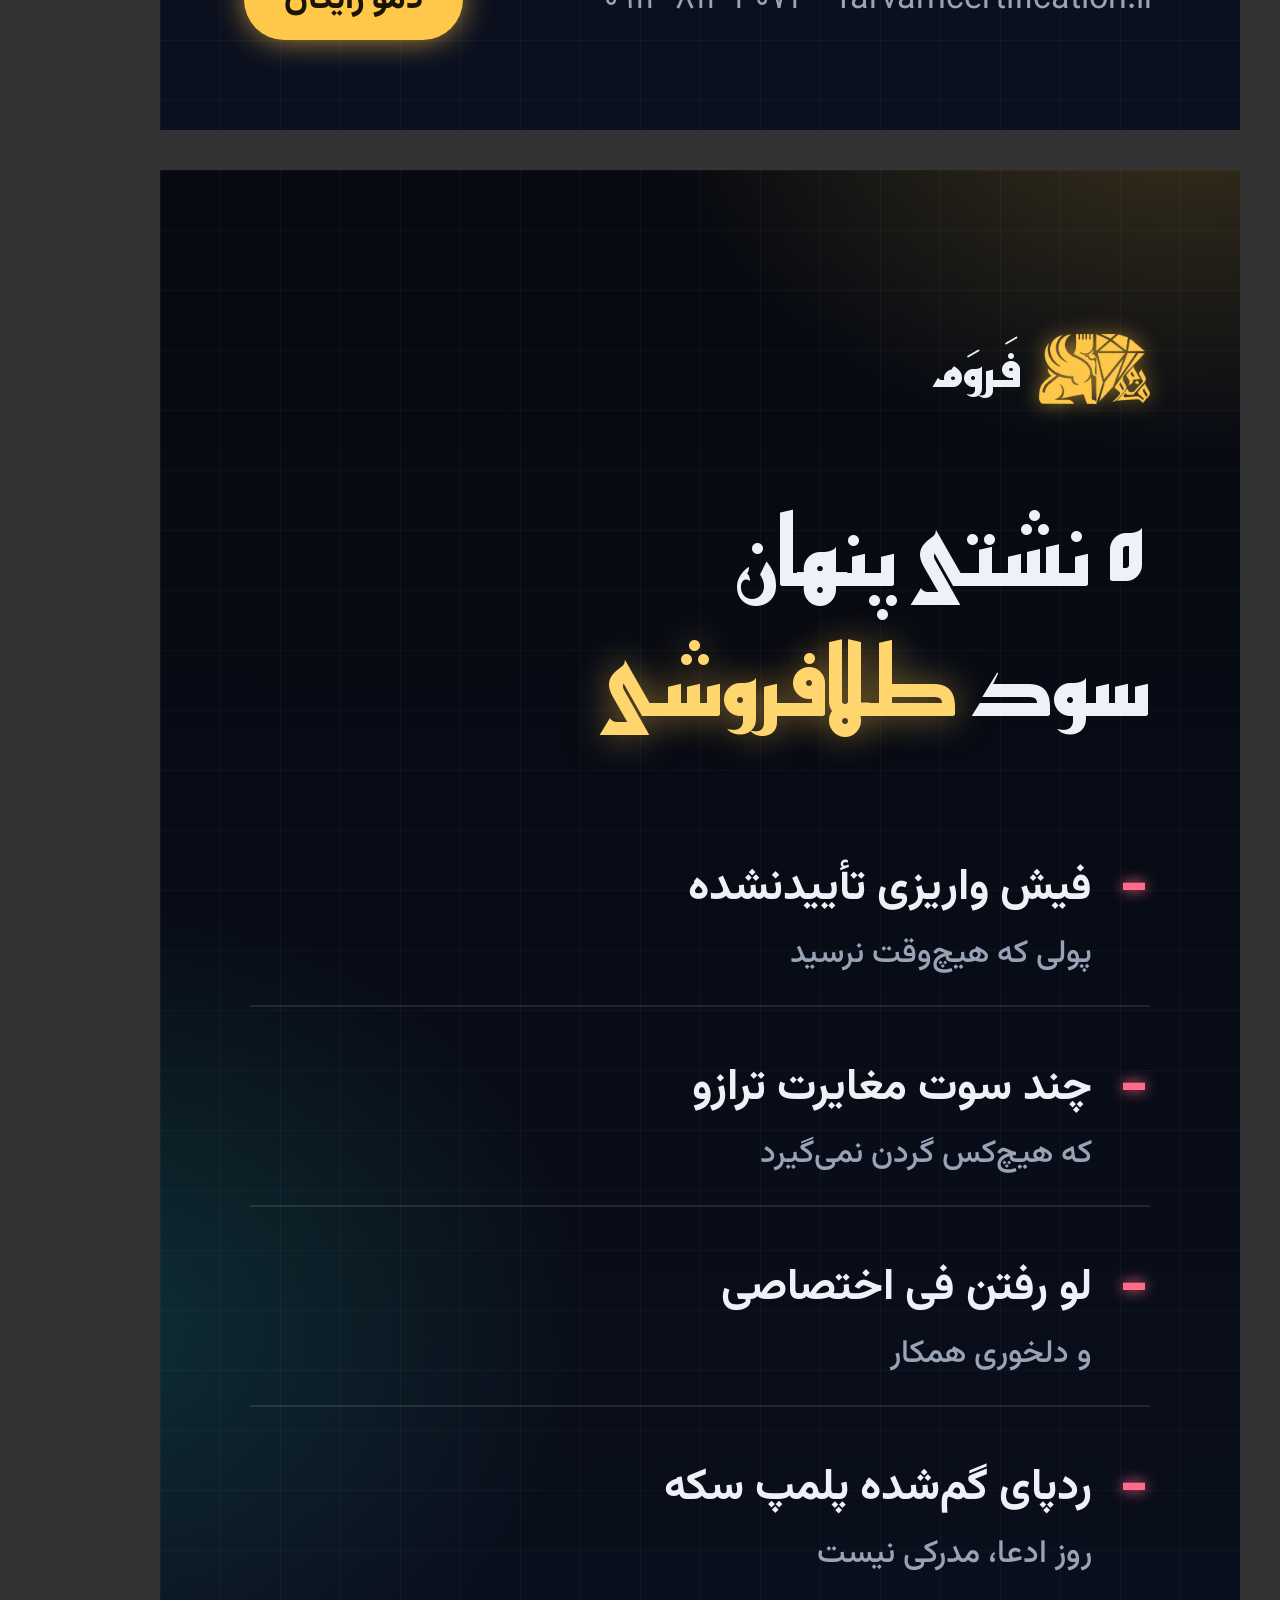
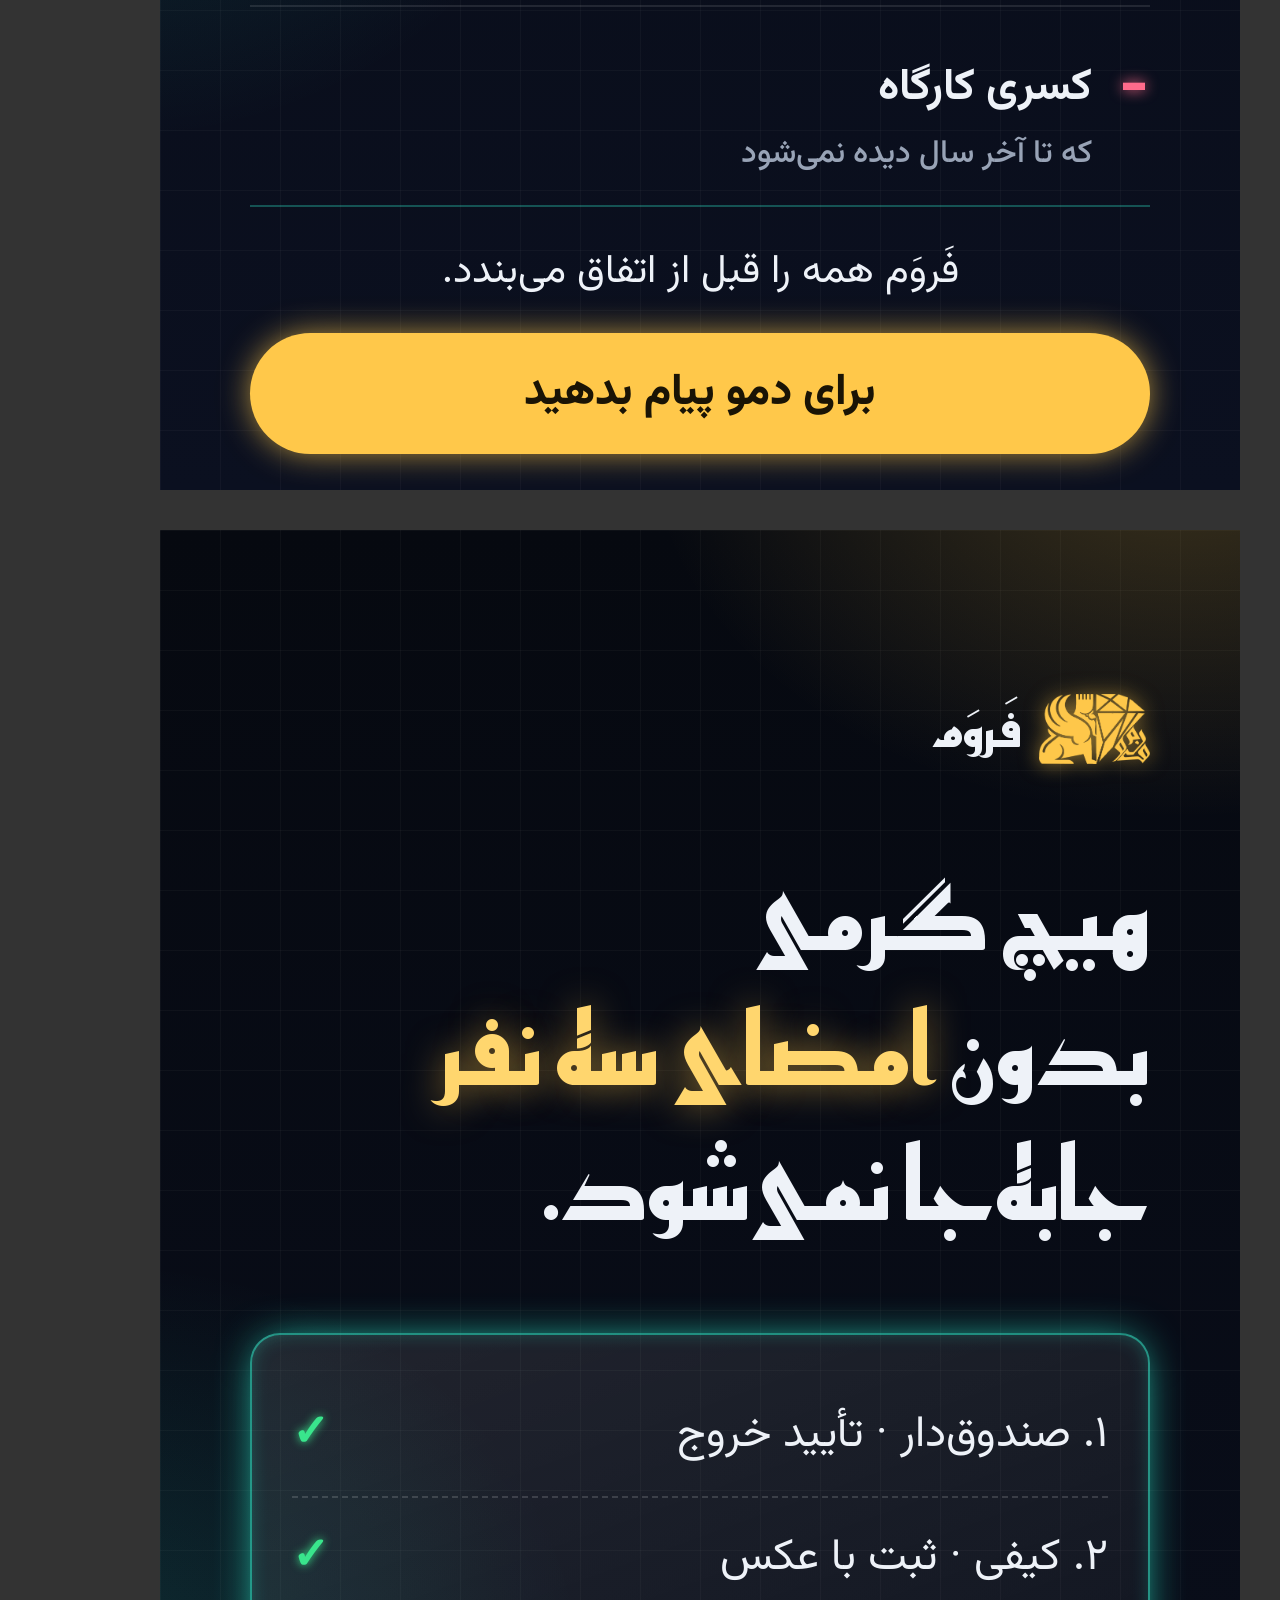
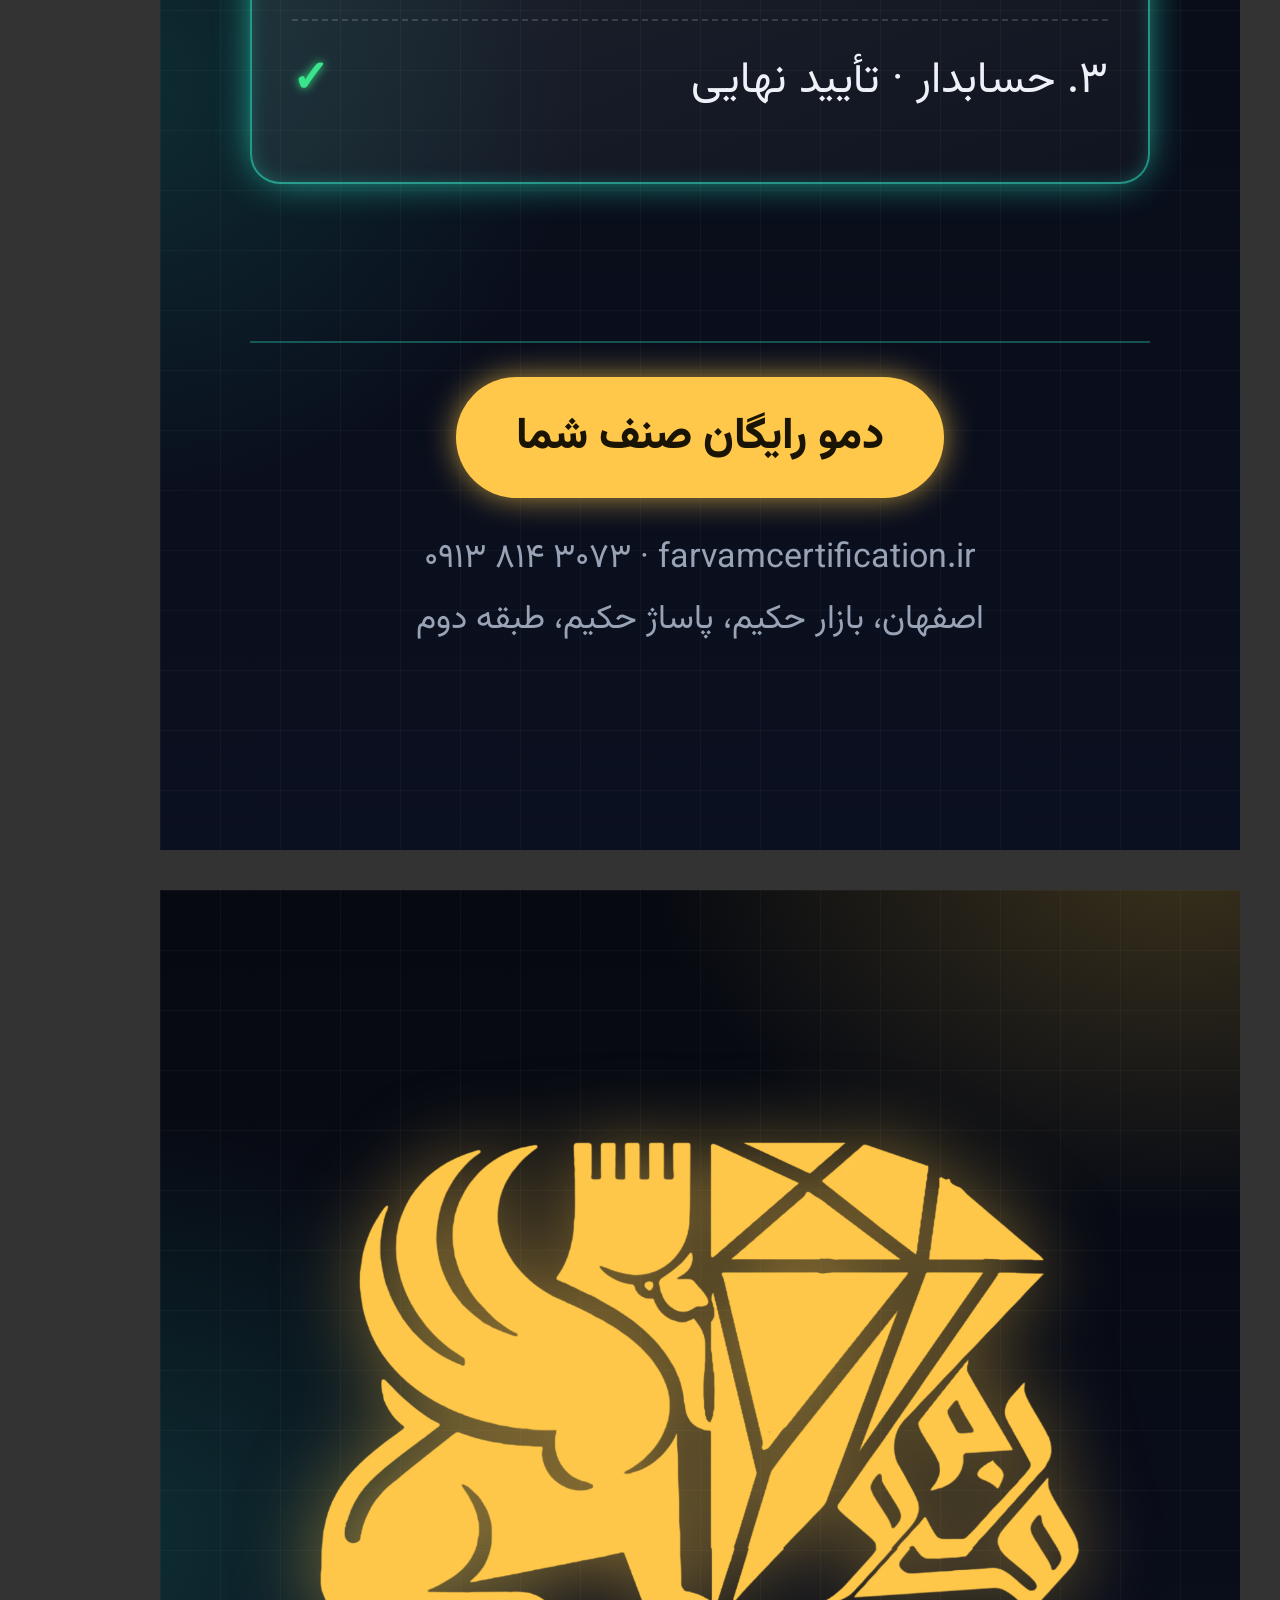
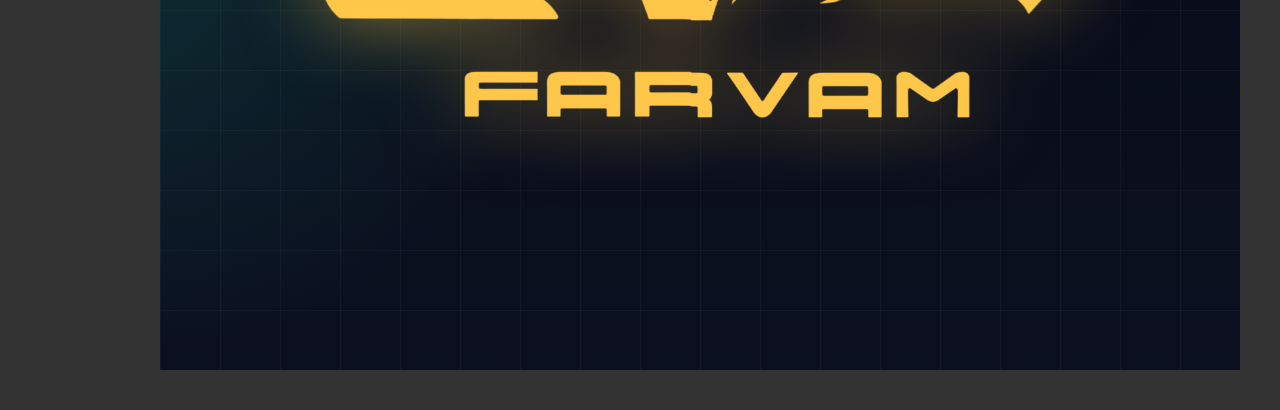
==== commit de86cbd3: "Use the Farvam logo on landing page and social images Gold transparent versions of the full logo and" ====
--- a/marketing/templates/social.html
+++ b/marketing/templates/social.html
@@ -16,7 +16,7 @@
 .story{width:1080px;height:1920px;padding:160px 90px 200px}
 .square{width:1080px;height:1080px;align-items:center;justify-content:center}
 .brand{display:flex;align-items:center;gap:18px;font-family:"Reem Kufi",sans-serif;font-weight:700;font-size:52px}
-.brand svg{width:56px;height:56px;filter:drop-shadow(0 0 10px rgba(255,200,74,.8))}
+.brand .bm{height:70px;width:auto;filter:drop-shadow(0 0 10px rgba(255,200,74,.6))}
 .tag{align-self:flex-start;margin-top:64px;font-size:34px;font-weight:700;color:var(--teal);background:rgba(46,242,208,.07);box-shadow:0 0 22px -6px var(--teal);border:2px solid rgba(46,242,208,.6);border-radius:999px;padding:6px 30px}
 h1{font-family:"Reem Kufi",sans-serif;font-weight:700;font-size:92px;line-height:1.35;margin-top:36px}
 h1 em{font-style:normal;color:var(--gold2);text-shadow:0 0 36px rgba(255,200,74,.5)}
@@ -49,7 +49,7 @@
 
 <!-- 01: پست اصلی -->
 <section class="card post" id="post-01-main">
-  <div class="brand"><svg viewBox="0 0 32 32"><path d="M16 2 29 16 16 30 3 16Z" fill="none" stroke="#FFC84A" stroke-width="2"/><path d="M16 8 23 16 16 24 9 16Z" fill="#FFC84A"/></svg>فَروَم</div>
+  <div class="brand"><img src="logo-mark-gold.png" alt="" class="bm">فَروَم</div>
   <h1>در بازار طلا، هر خطا<br>با <em>وزن طلا</em><br>تسویه می‌شود.</h1>
   <p class="sub">گاوصندوق، ترازو، معاملات، پرسنل و حسابداری وزنی و ریالی؛ همه در یک زنجیره.</p>
   <div class="slip">
@@ -63,7 +63,7 @@
 
 <!-- 02: ویترین‌دار -->
 <section class="card post" id="post-02-vitrin">
-  <div class="brand"><svg viewBox="0 0 32 32"><path d="M16 2 29 16 16 30 3 16Z" fill="none" stroke="#FFC84A" stroke-width="2"/><path d="M16 8 23 16 16 24 9 16Z" fill="#FFC84A"/></svg>فَروَم</div>
+  <div class="brand"><img src="logo-mark-gold.png" alt="" class="bm">فَروَم</div>
   <span class="tag">برای ویترین‌داران</span>
   <h1>مغازه و گاوصندوق‌تان،<br><em>۲۴ ساعته</em> در مشت شما</h1>
   <ul>
@@ -77,7 +77,7 @@
 
 <!-- 03: بنکدار -->
 <section class="card post" id="post-03-bonakdar">
-  <div class="brand"><svg viewBox="0 0 32 32"><path d="M16 2 29 16 16 30 3 16Z" fill="none" stroke="#FFC84A" stroke-width="2"/><path d="M16 8 23 16 16 24 9 16Z" fill="#FFC84A"/></svg>فَروَم</div>
+  <div class="brand"><img src="logo-mark-gold.png" alt="" class="bm">فَروَم</div>
   <span class="tag">برای بنکداران و عمده‌فروشان</span>
   <h1>هیچ همکاری از <em>فی</em><br>همکار دیگر باخبر نمی‌شود.</h1>
   <ul>
@@ -91,7 +91,7 @@
 
 <!-- 04: کیفی -->
 <section class="card post" id="post-04-kifi">
-  <div class="brand"><svg viewBox="0 0 32 32"><path d="M16 2 29 16 16 30 3 16Z" fill="none" stroke="#FFC84A" stroke-width="2"/><path d="M16 8 23 16 16 24 9 16Z" fill="#FFC84A"/></svg>فَروَم</div>
+  <div class="brand"><img src="logo-mark-gold.png" alt="" class="bm">فَروَم</div>
   <span class="tag">برای کیفی‌ها</span>
   <h1>پایان کابوس<br><em>مغایرت وزن</em><br>در شلوغی بازار</h1>
   <ul>
@@ -104,7 +104,7 @@
 
 <!-- 05: کارگاه -->
 <section class="card post" id="post-05-kargah">
-  <div class="brand"><svg viewBox="0 0 32 32"><path d="M16 2 29 16 16 30 3 16Z" fill="none" stroke="#FFC84A" stroke-width="2"/><path d="M16 8 23 16 16 24 9 16Z" fill="#FFC84A"/></svg>فَروَم</div>
+  <div class="brand"><img src="logo-mark-gold.png" alt="" class="bm">فَروَم</div>
   <span class="tag">برای کارگاه‌داران و طلاسازان</span>
   <h1>کسری کارگاه‌تان<br>را <em>سوت به سوت</em><br>ببینید.</h1>
   <ul>
@@ -118,7 +118,7 @@
 
 <!-- 06: آبشده -->
 <section class="card post" id="post-06-abshode">
-  <div class="brand"><svg viewBox="0 0 32 32"><path d="M16 2 29 16 16 30 3 16Z" fill="none" stroke="#FFC84A" stroke-width="2"/><path d="M16 8 23 16 16 24 9 16Z" fill="#FFC84A"/></svg>فَروَم</div>
+  <div class="brand"><img src="logo-mark-gold.png" alt="" class="bm">فَروَم</div>
   <span class="tag">برای آبشده‌فروشان</span>
   <h1>اتاق معاملات<br>با <em>نام و لوگوی</em><br>خودتان</h1>
   <ul>
@@ -132,7 +132,7 @@
 
 <!-- 07: سکه -->
 <section class="card post" id="post-07-sekke">
-  <div class="brand"><svg viewBox="0 0 32 32"><path d="M16 2 29 16 16 30 3 16Z" fill="none" stroke="#FFC84A" stroke-width="2"/><path d="M16 8 23 16 16 24 9 16Z" fill="#FFC84A"/></svg>فَروَم</div>
+  <div class="brand"><img src="logo-mark-gold.png" alt="" class="bm">فَروَم</div>
   <span class="tag">برای سکه‌فروشان و صرافی‌ها</span>
   <h1>ادعای سکه تقلبی؟<br><em>عکس پلمپ</em> جواب می‌دهد.</h1>
   <ul>
@@ -146,7 +146,7 @@
 
 <!-- استوری ۱: نشتی‌ها -->
 <section class="card story" id="story-01-leaks">
-  <div class="brand"><svg viewBox="0 0 32 32"><path d="M16 2 29 16 16 30 3 16Z" fill="none" stroke="#FFC84A" stroke-width="2"/><path d="M16 8 23 16 16 24 9 16Z" fill="#FFC84A"/></svg>فَروَم</div>
+  <div class="brand"><img src="logo-mark-gold.png" alt="" class="bm">فَروَم</div>
   <h1 style="font-size:96px;margin-top:80px">۵ نشتی پنهان<br>سود <em>طلافروشی</em></h1>
   <div style="margin-top:60px">
     <div class="leak"><span class="m">−</span><div>فیش واریزی تأییدنشده<small>پولی که هیچ‌وقت نرسید</small></div></div>
@@ -160,7 +160,7 @@
 
 <!-- استوری ۲: سه لایه -->
 <section class="card story" id="story-02-chain">
-  <div class="brand"><svg viewBox="0 0 32 32"><path d="M16 2 29 16 16 30 3 16Z" fill="none" stroke="#FFC84A" stroke-width="2"/><path d="M16 8 23 16 16 24 9 16Z" fill="#FFC84A"/></svg>فَروَم</div>
+  <div class="brand"><img src="logo-mark-gold.png" alt="" class="bm">فَروَم</div>
   <h1 style="font-size:100px;margin-top:80px">هیچ گرمی<br>بدون <em>امضای سه نفر</em><br>جابه‌جا نمی‌شود.</h1>
   <div class="slip" style="margin-top:80px">
     <div class="row" style="font-size:44px;padding:26px 0"><span>۱. صندوق‌دار · تأیید خروج</span><b class="ok">✓</b></div>
@@ -172,8 +172,7 @@
 
 <!-- لوگو پروفایل -->
 <section class="card square" id="profile-logo">
-  <svg class="logo-mark" viewBox="0 0 32 32" style="width:440px;height:440px"><path d="M16 2 29 16 16 30 3 16Z" fill="none" stroke="#FFC84A" stroke-width="1.6"/><path d="M16 8 23 16 16 24 9 16Z" fill="#FFC84A"/></svg>
-  <div class="logo-name">فَروَم</div>
+  <img src="logo-gold.png" alt="" style="width:760px;height:auto;filter:drop-shadow(0 0 40px rgba(255,200,74,.55))">
 </section>
 
 </body>
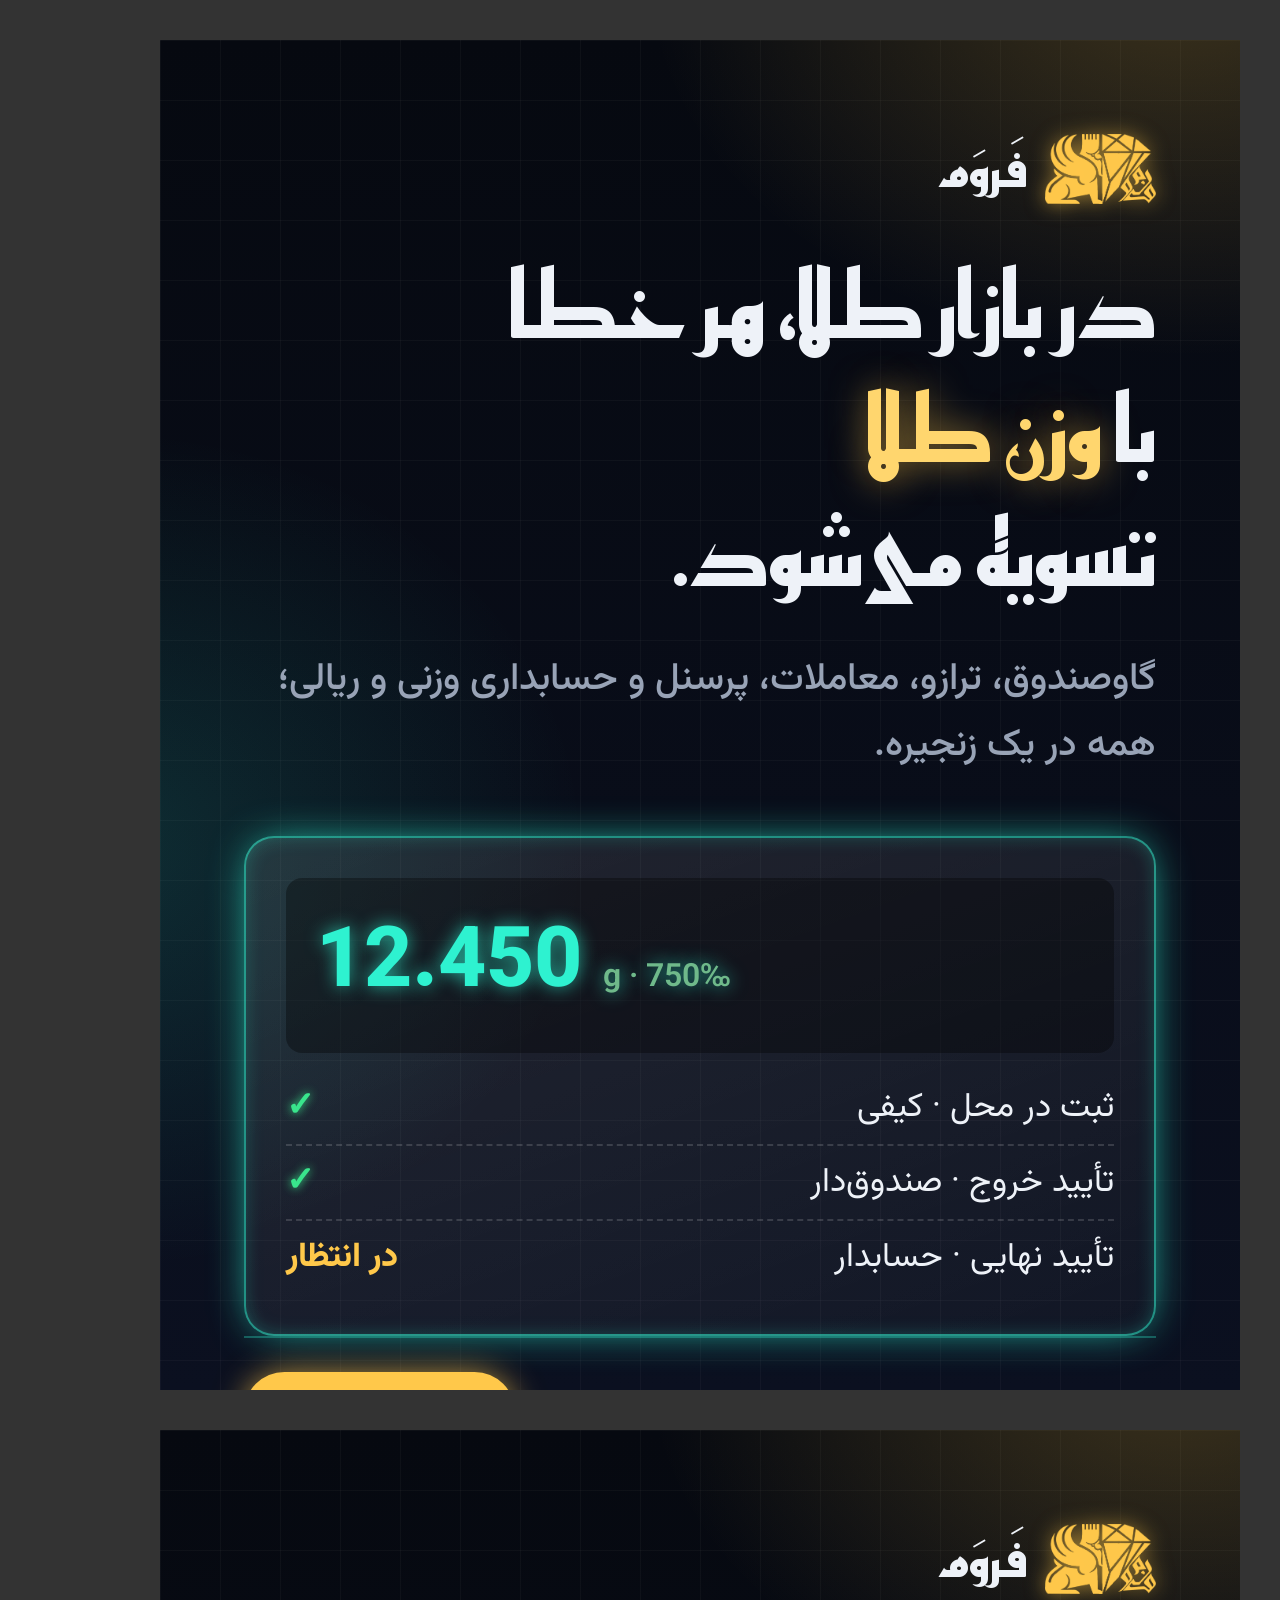
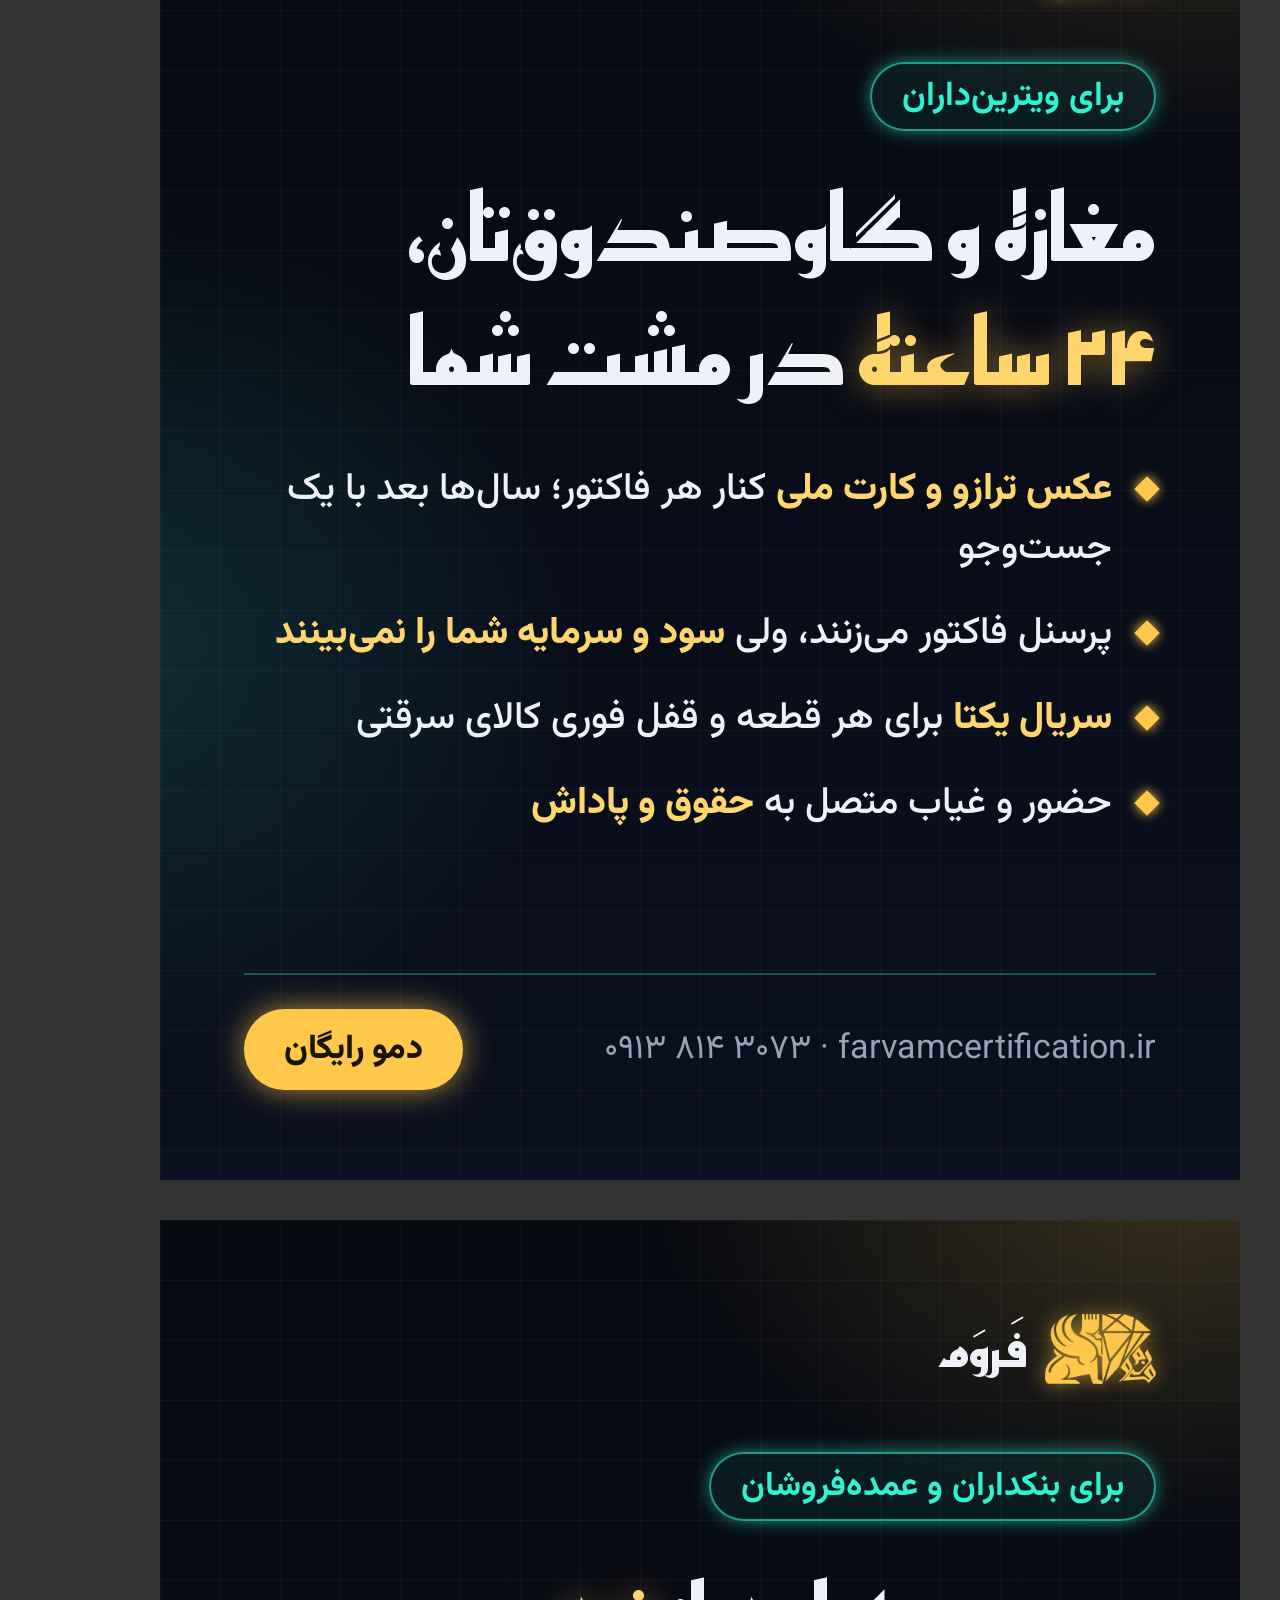
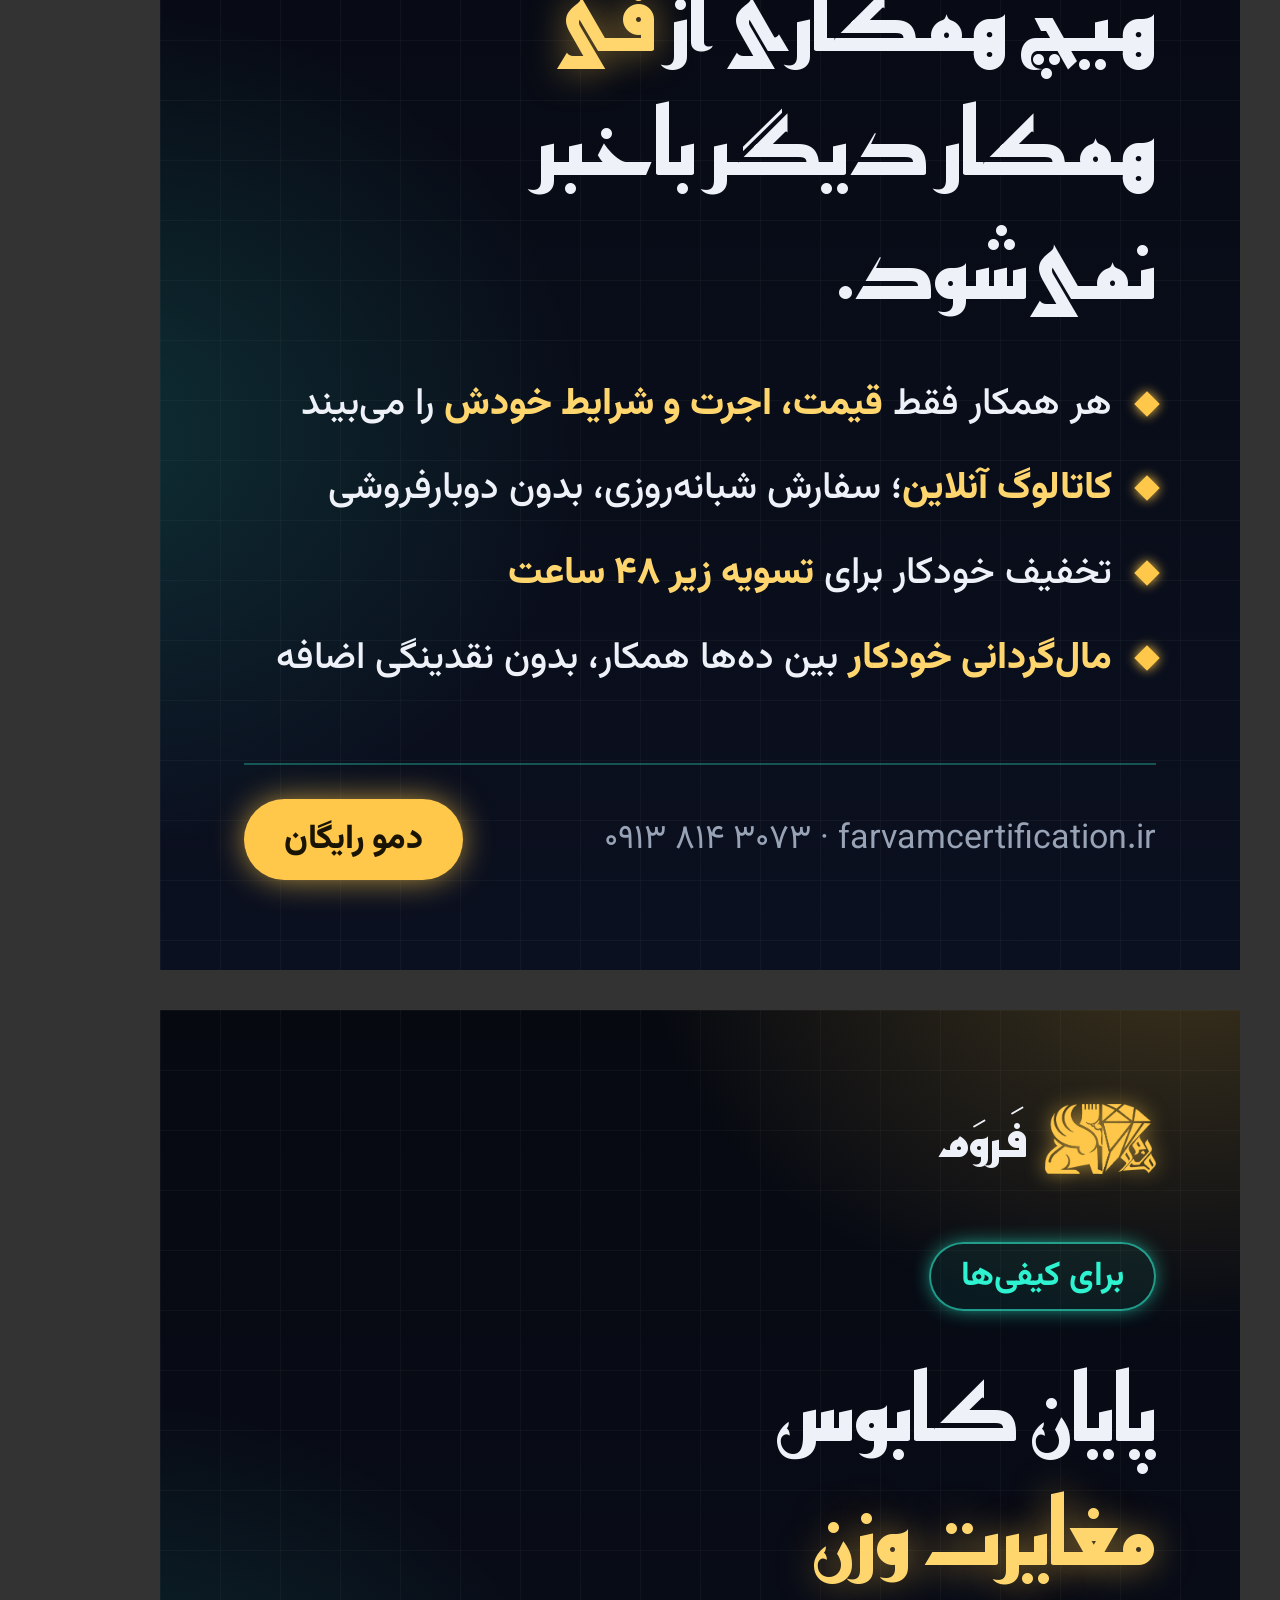
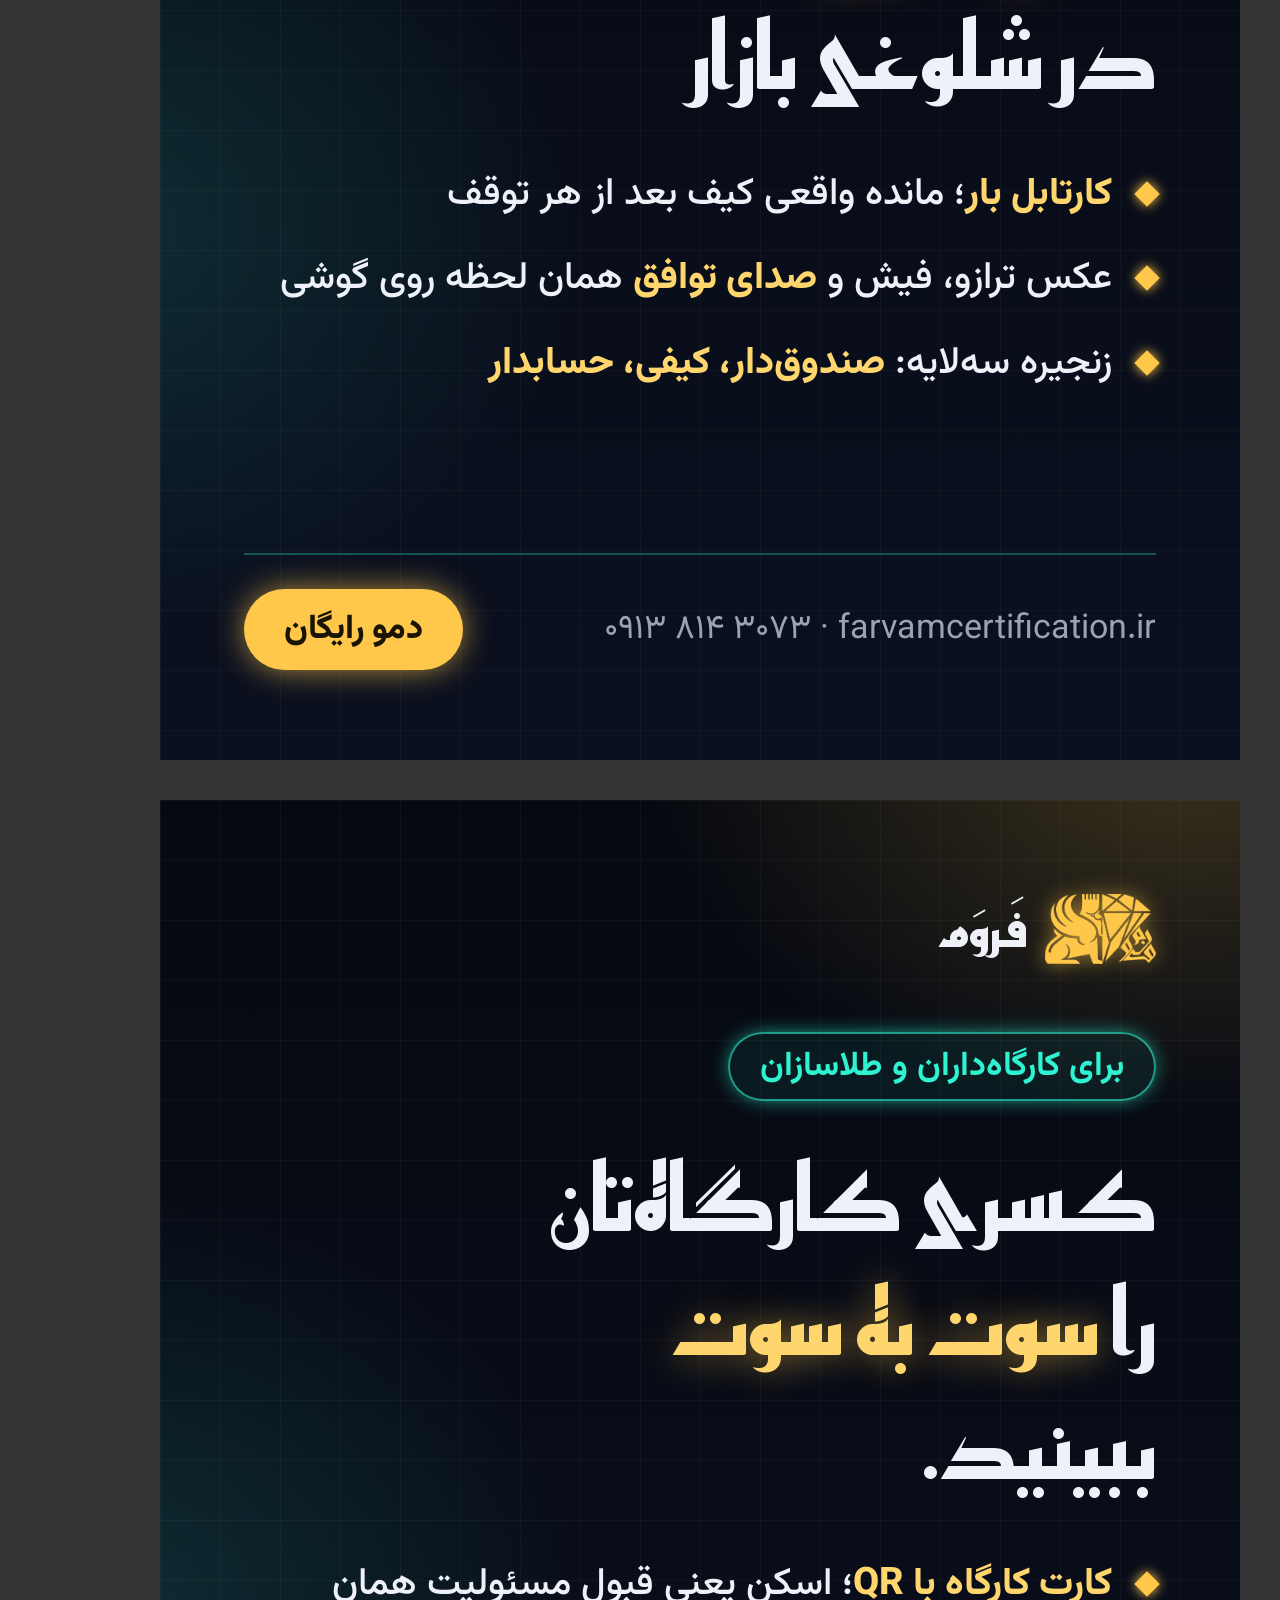
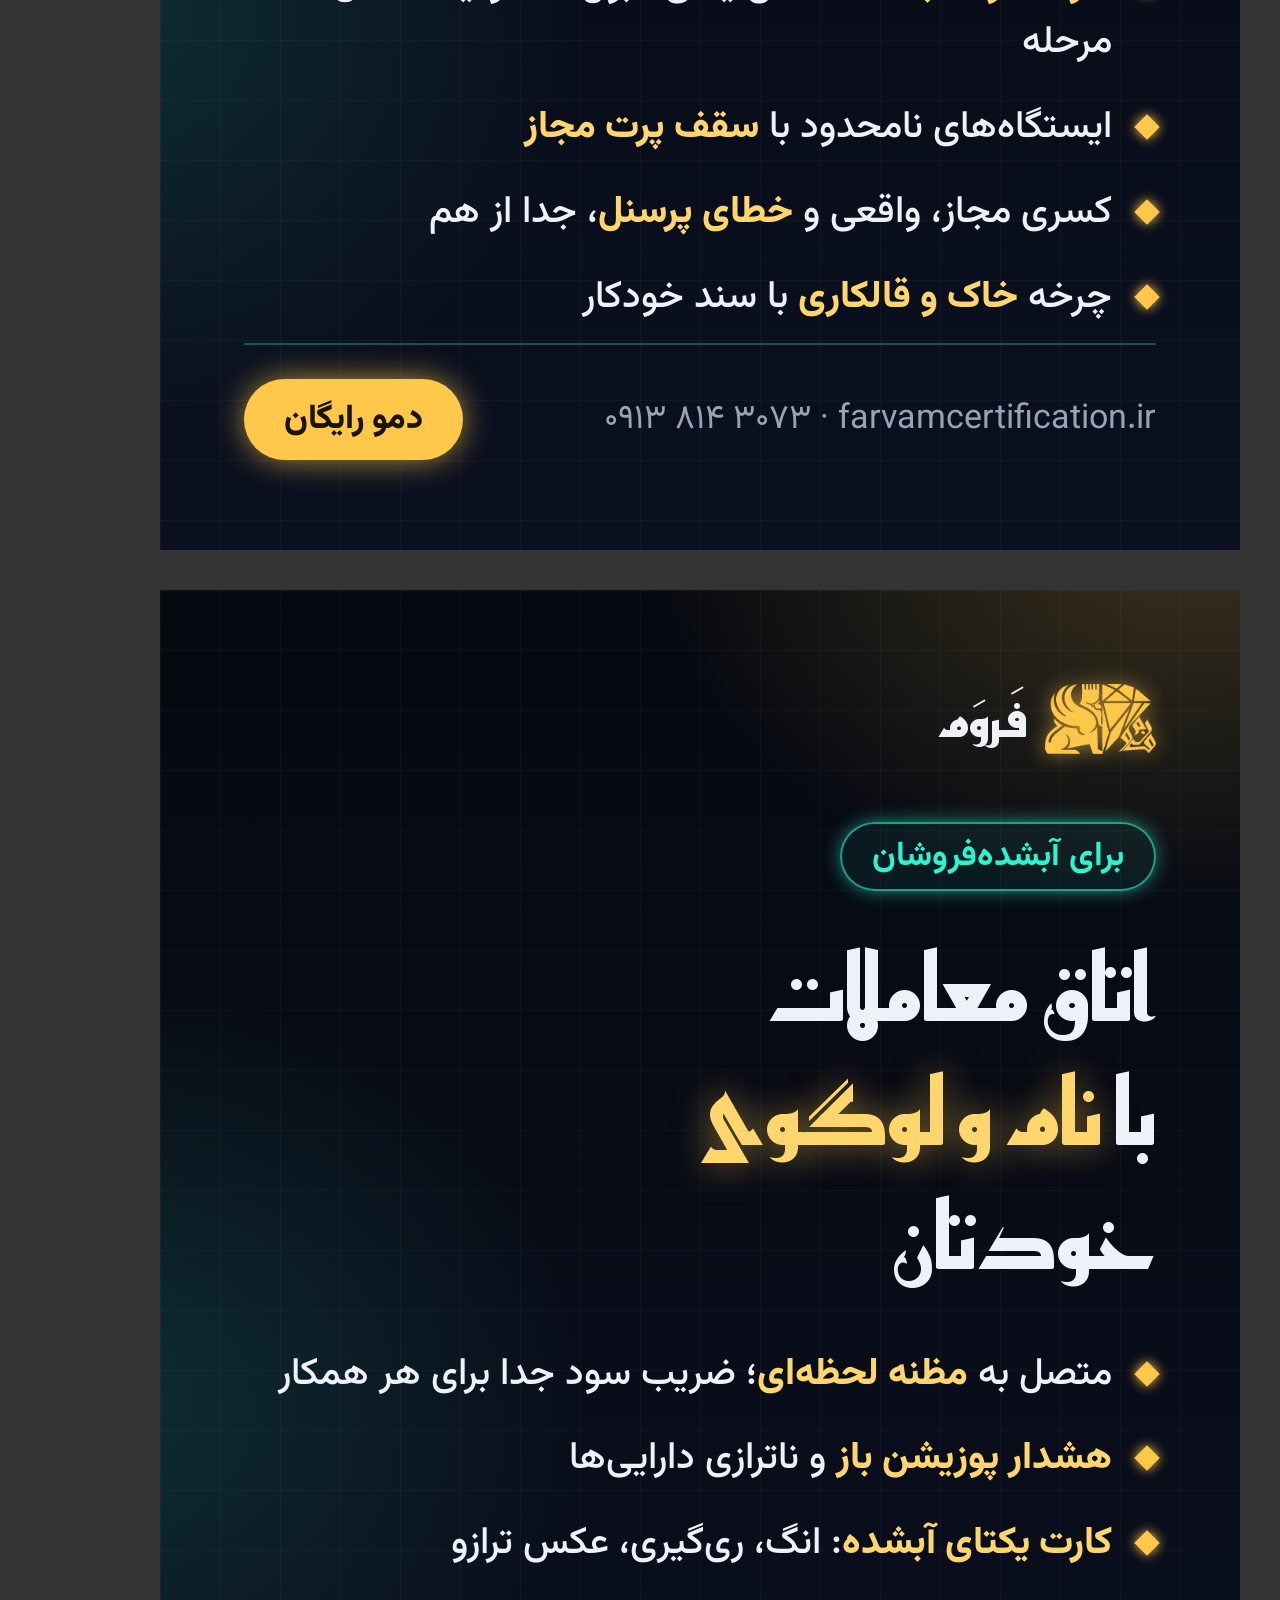
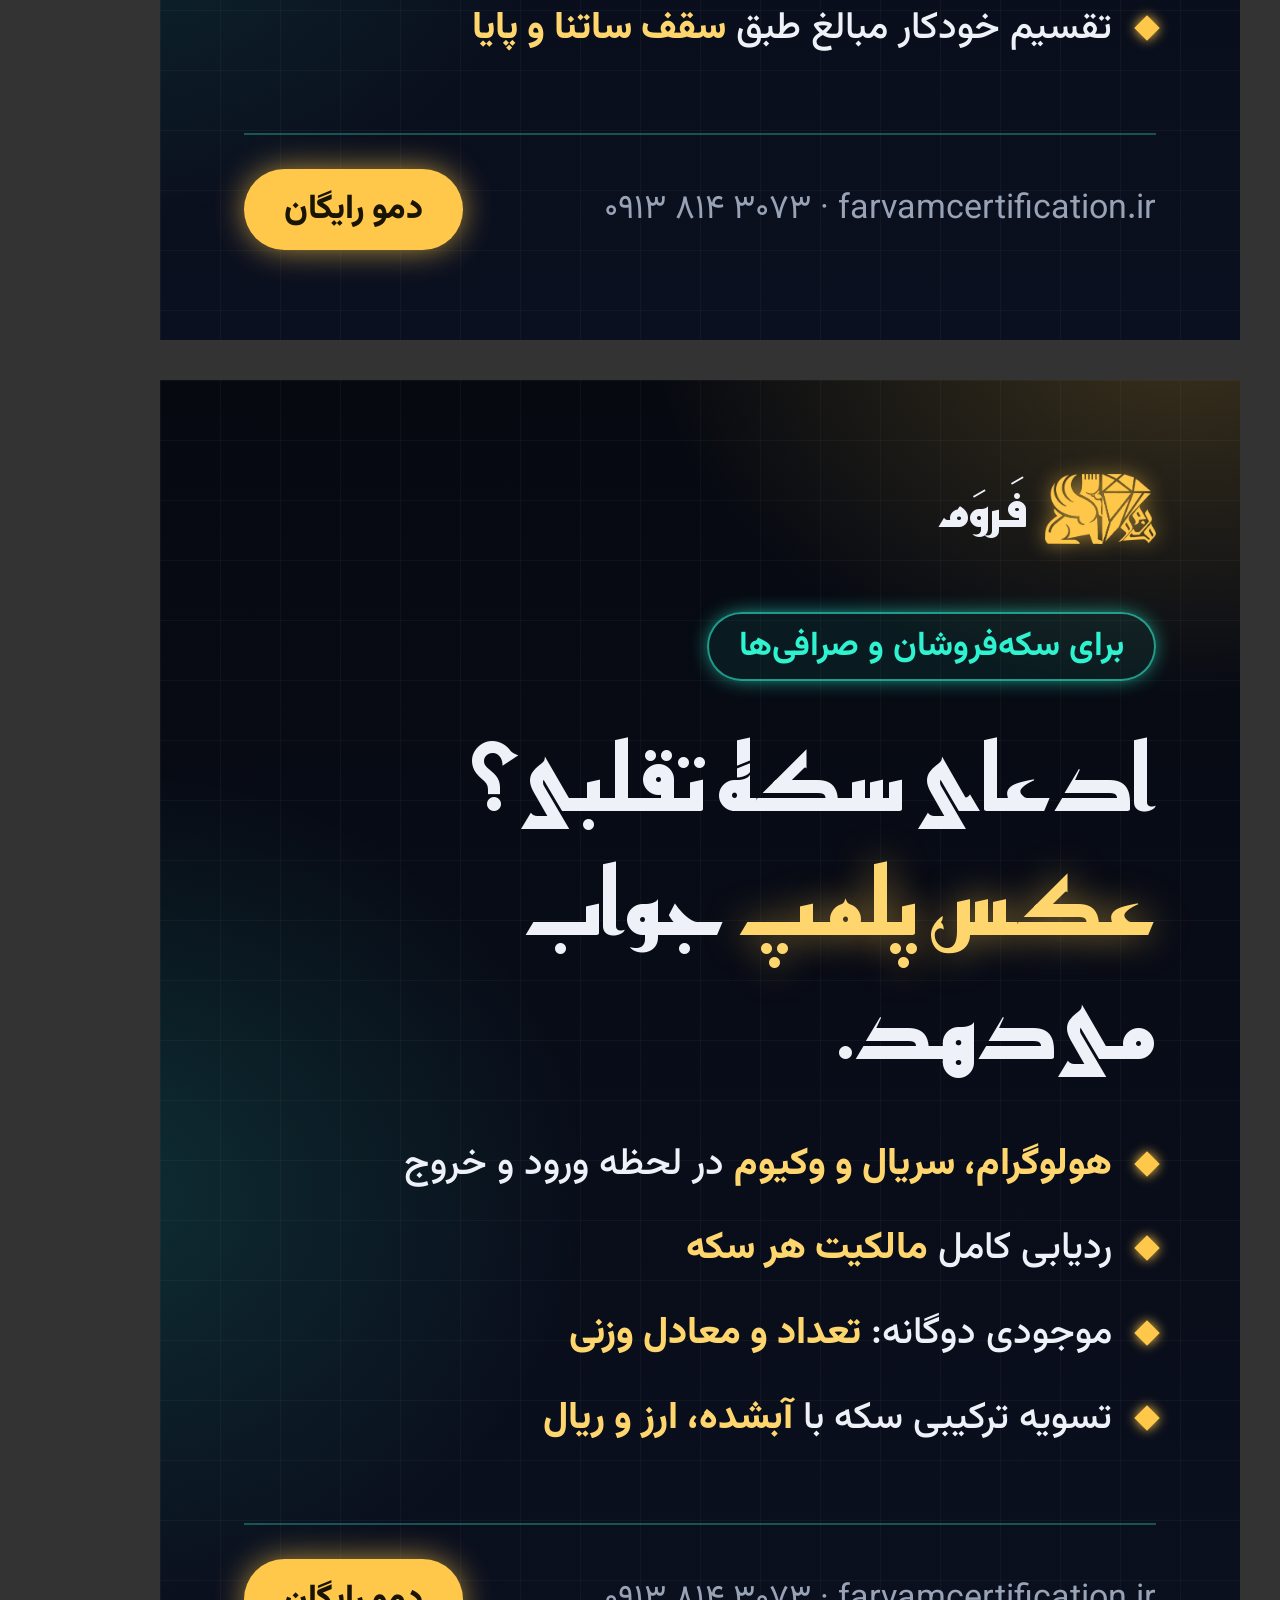
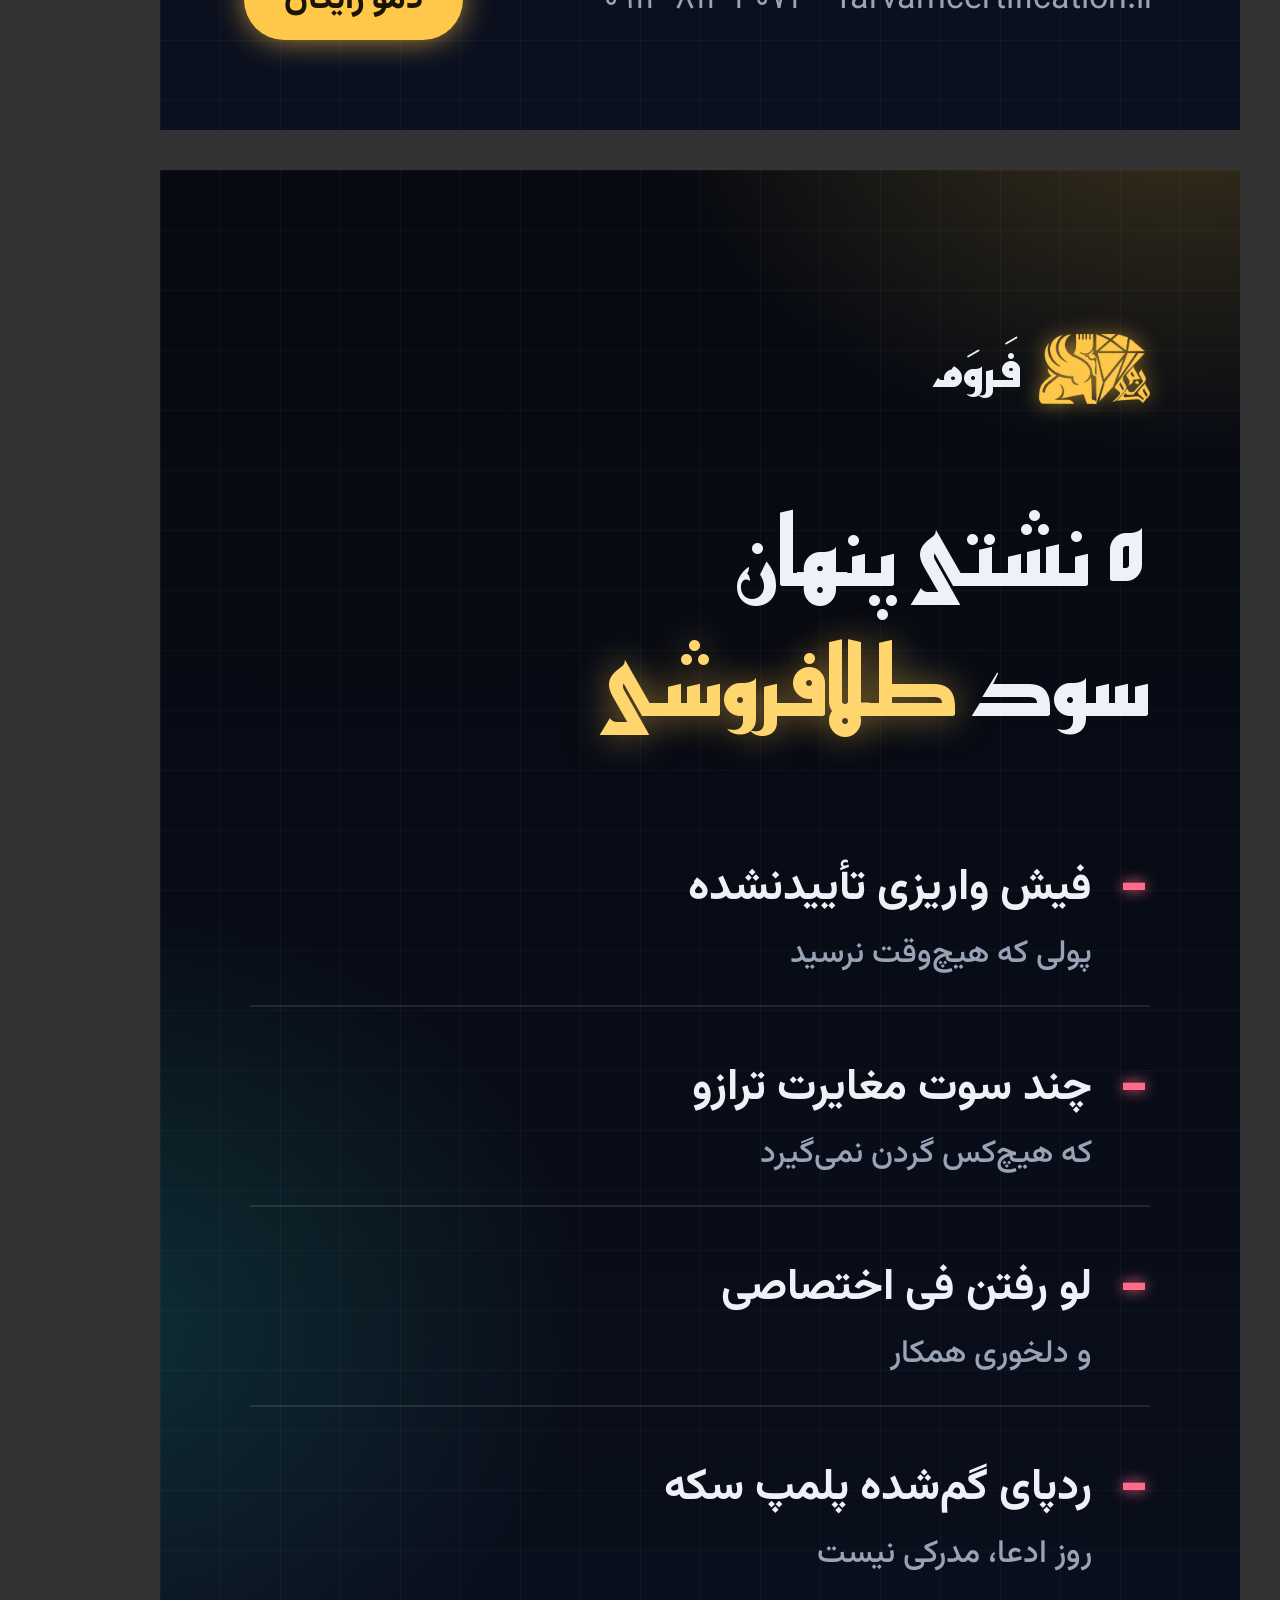
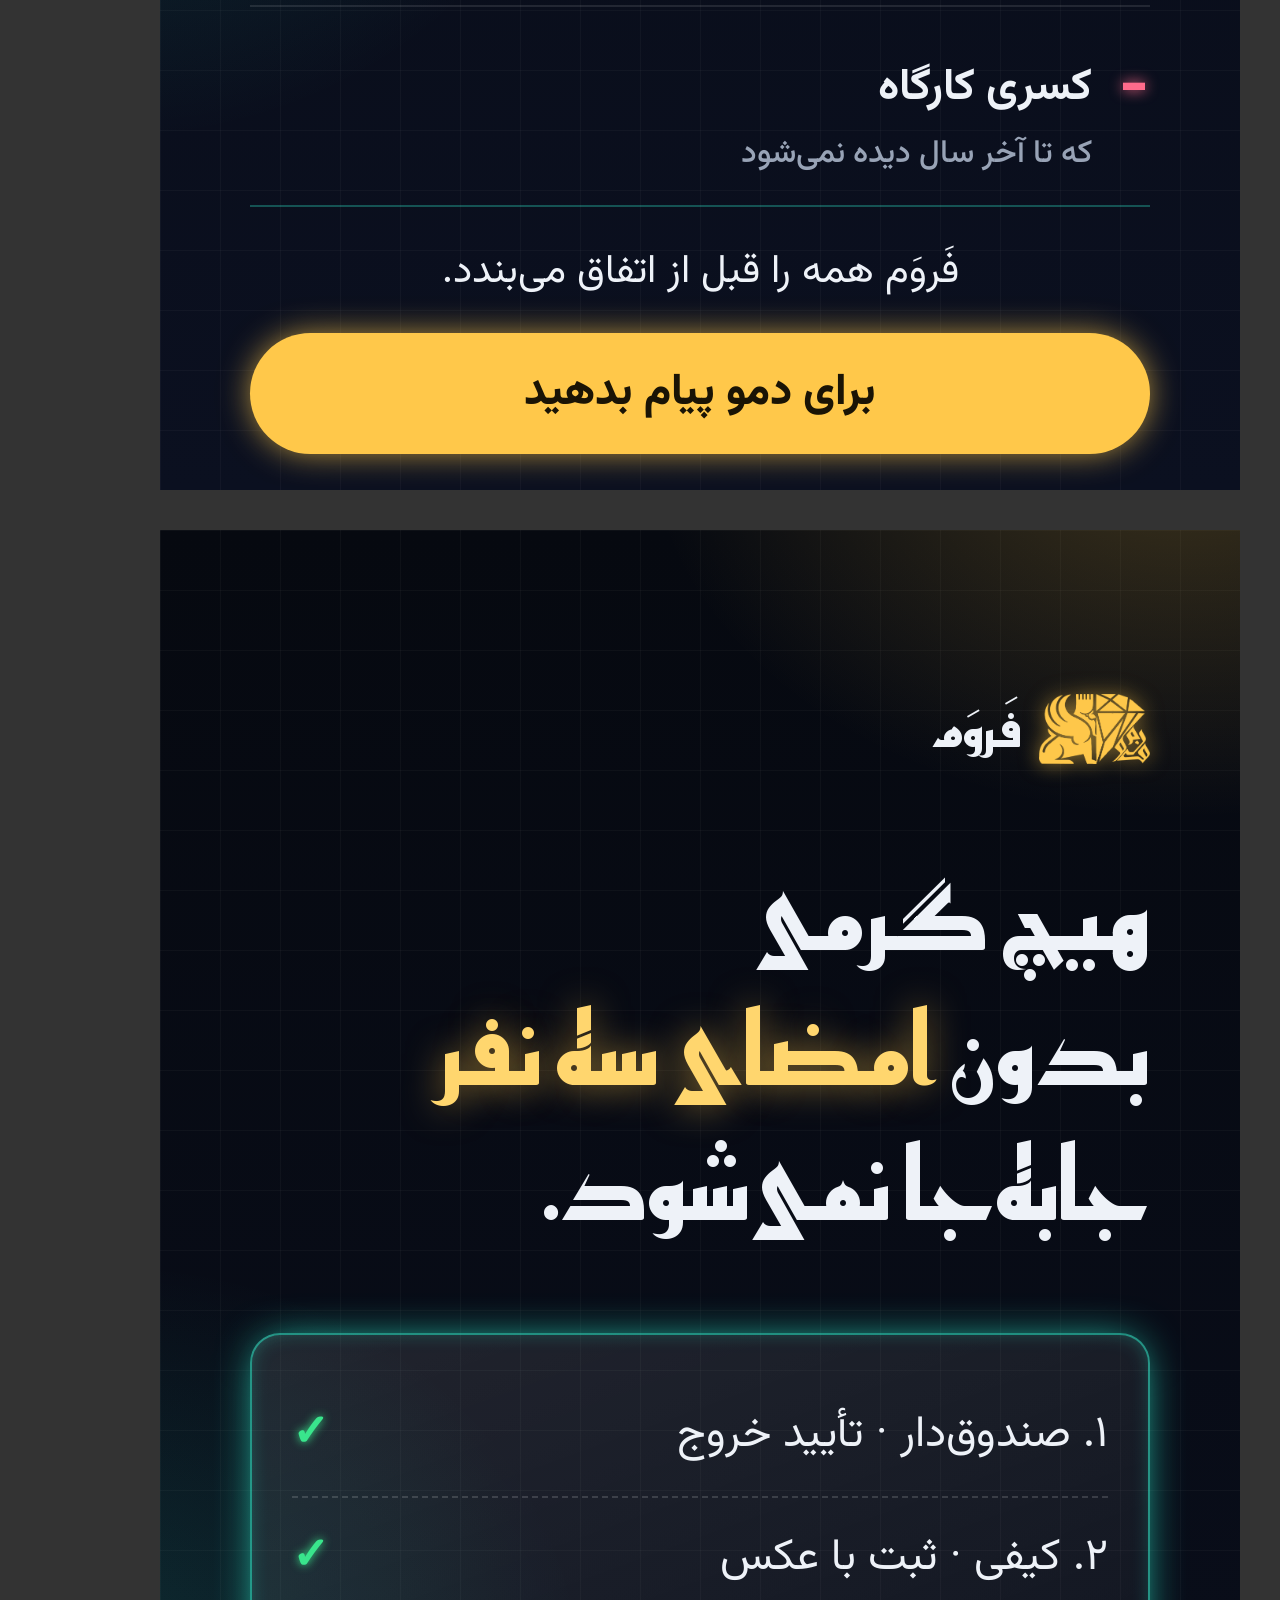
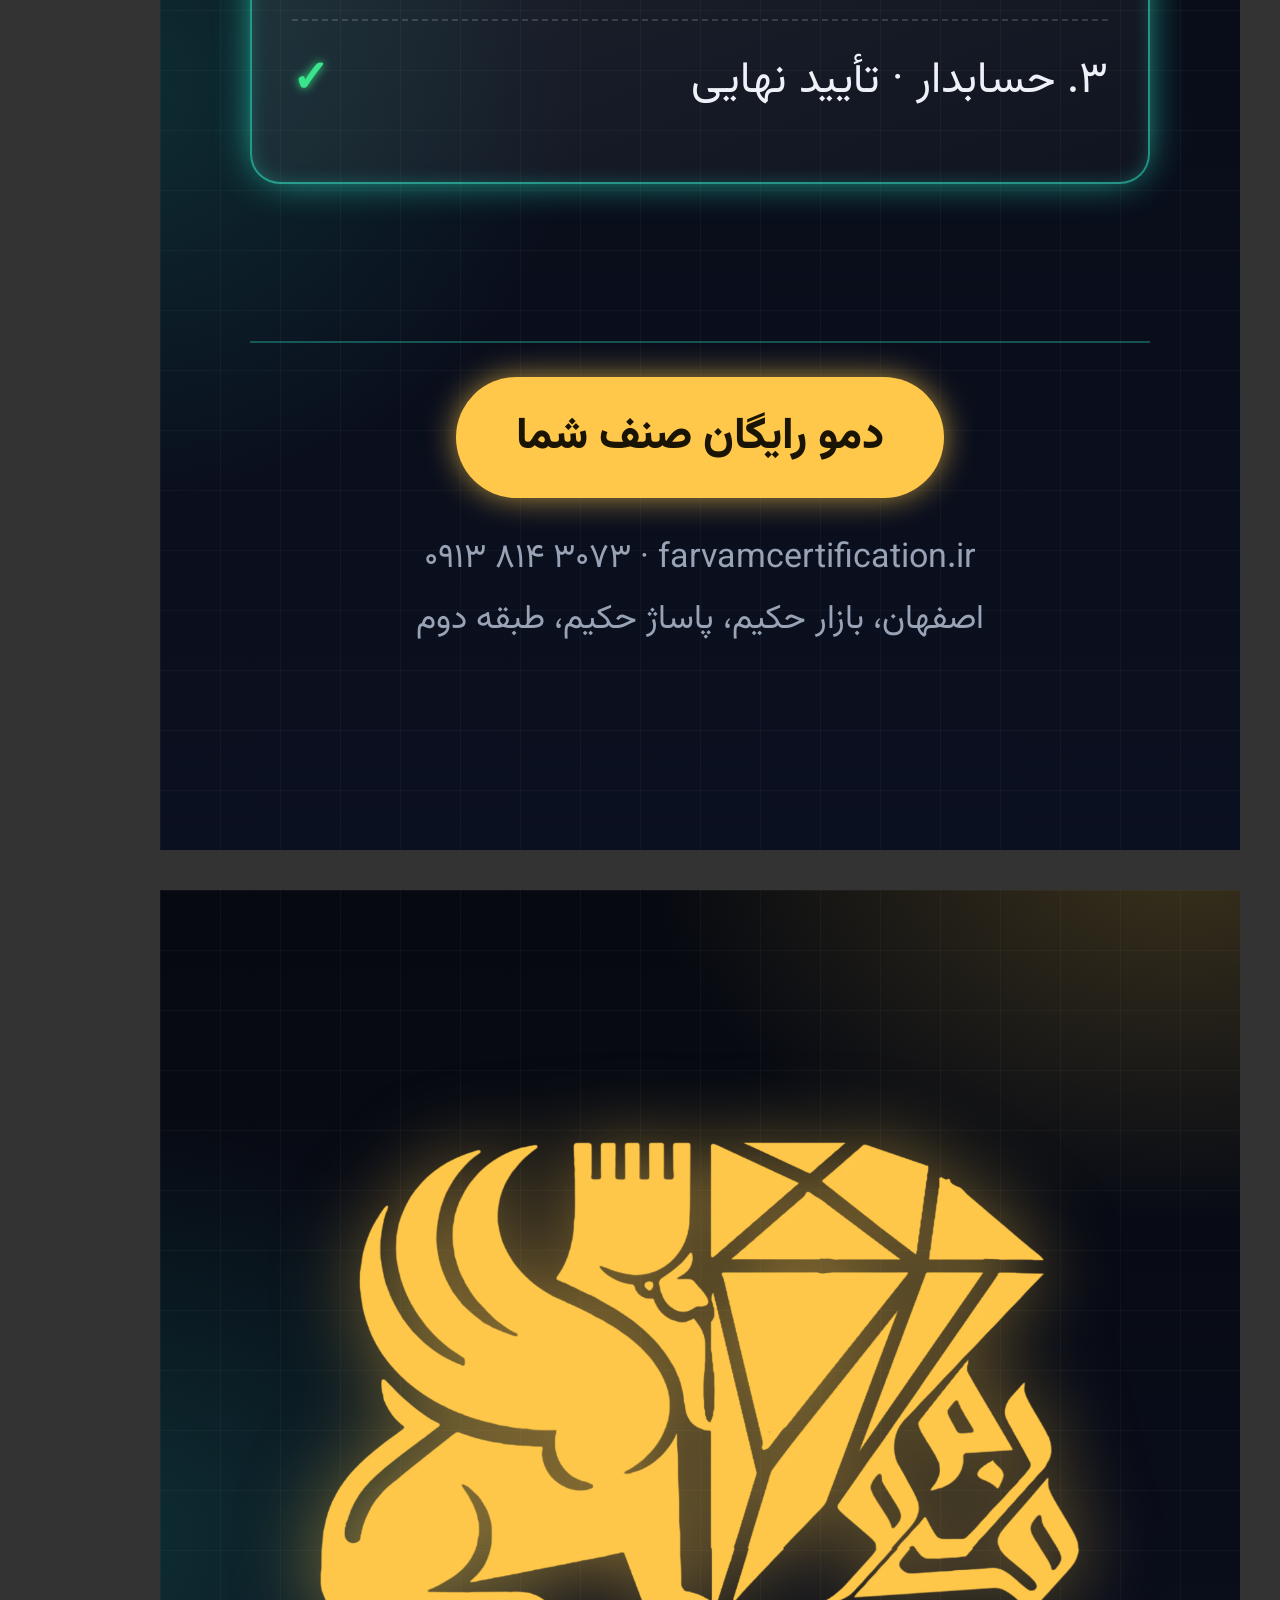
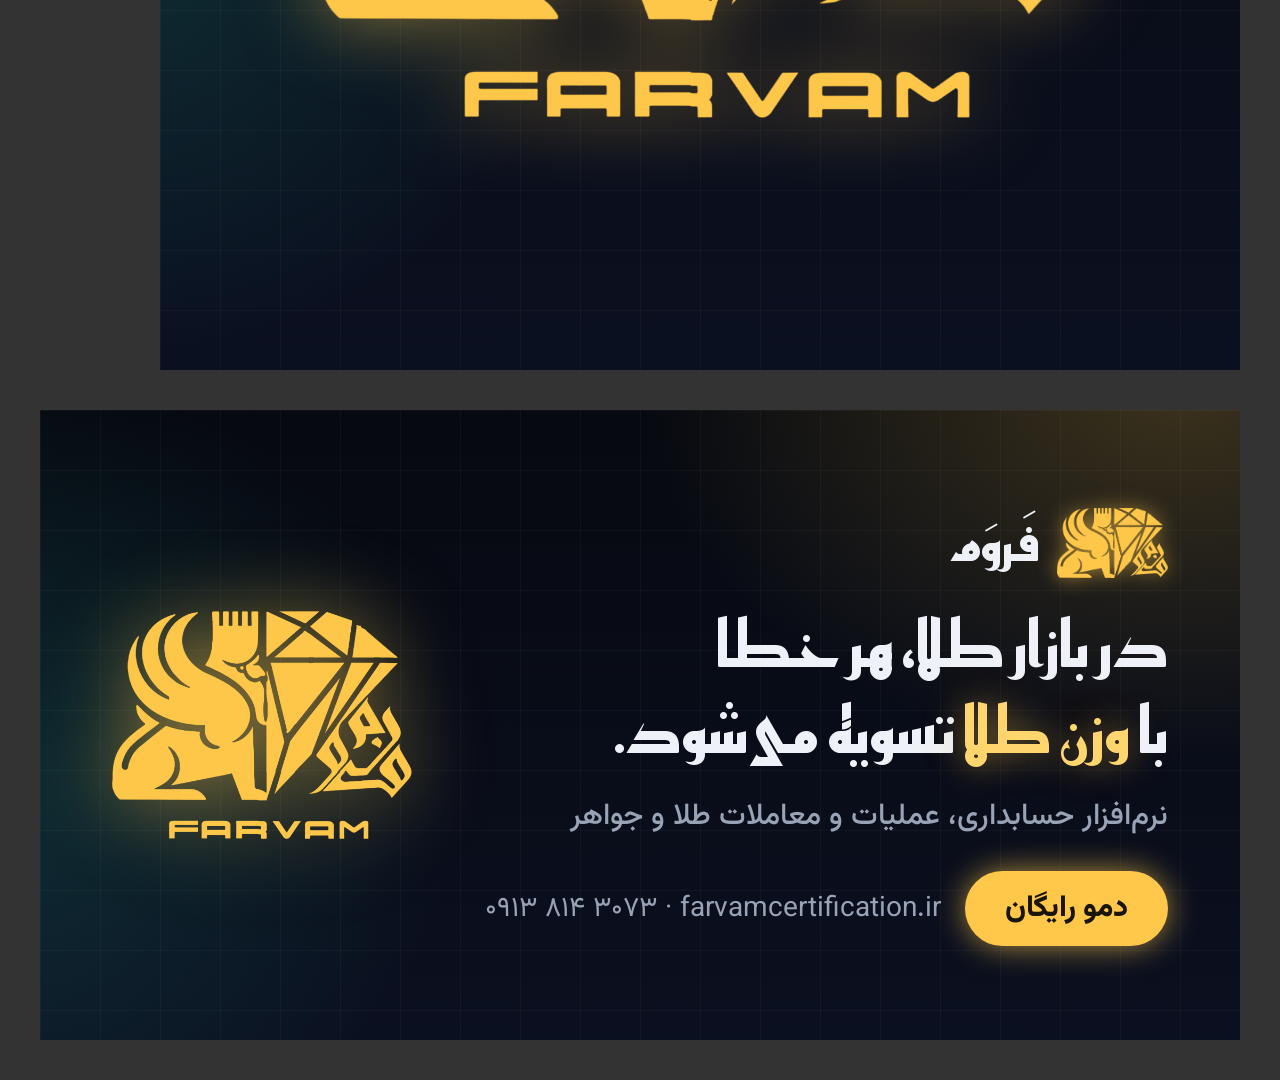
==== commit 96a3f834: "Add conversion and SEO features to Farvam landing Leak calculator, comparison table, onboarding step" ====
--- a/marketing/templates/social.html
+++ b/marketing/templates/social.html
@@ -175,5 +175,16 @@
   <img src="logo-gold.png" alt="" style="width:760px;height:auto;filter:drop-shadow(0 0 40px rgba(255,200,74,.55))">
 </section>
 
+<!-- پیش‌نمایش لینک (og:image) ۱۲۰۰×۶۳۰ -->
+<section class="card" id="og-cover" style="flex:none;width:1200px;height:630px;padding:56px 72px;flex-direction:row;align-items:center;gap:60px">
+  <div style="flex:1">
+    <div class="brand"><img src="logo-mark-gold.png" alt="" class="bm">فَروَم</div>
+    <h1 style="font-size:64px;margin-top:20px">در بازار طلا، هر خطا<br>با <em>وزن طلا</em> تسویه می‌شود.</h1>
+    <p class="sub" style="font-size:30px;margin-top:16px">نرم‌افزار حسابداری، عملیات و معاملات طلا و جواهر</p>
+    <div style="display:flex;gap:24px;align-items:center;margin-top:28px"><b class="cta" style="font-size:30px">دمو رایگان</b><span dir="ltr" style="font-size:28px;color:var(--mute)">۰۹۱۳ ۸۱۴ ۳۰۷۳ · farvamcertification.ir</span></div>
+  </div>
+  <img src="logo-gold.png" alt="" style="flex:none;width:300px;height:auto;filter:drop-shadow(0 0 40px rgba(255,200,74,.55))">
+</section>
+
 </body>
 </html>
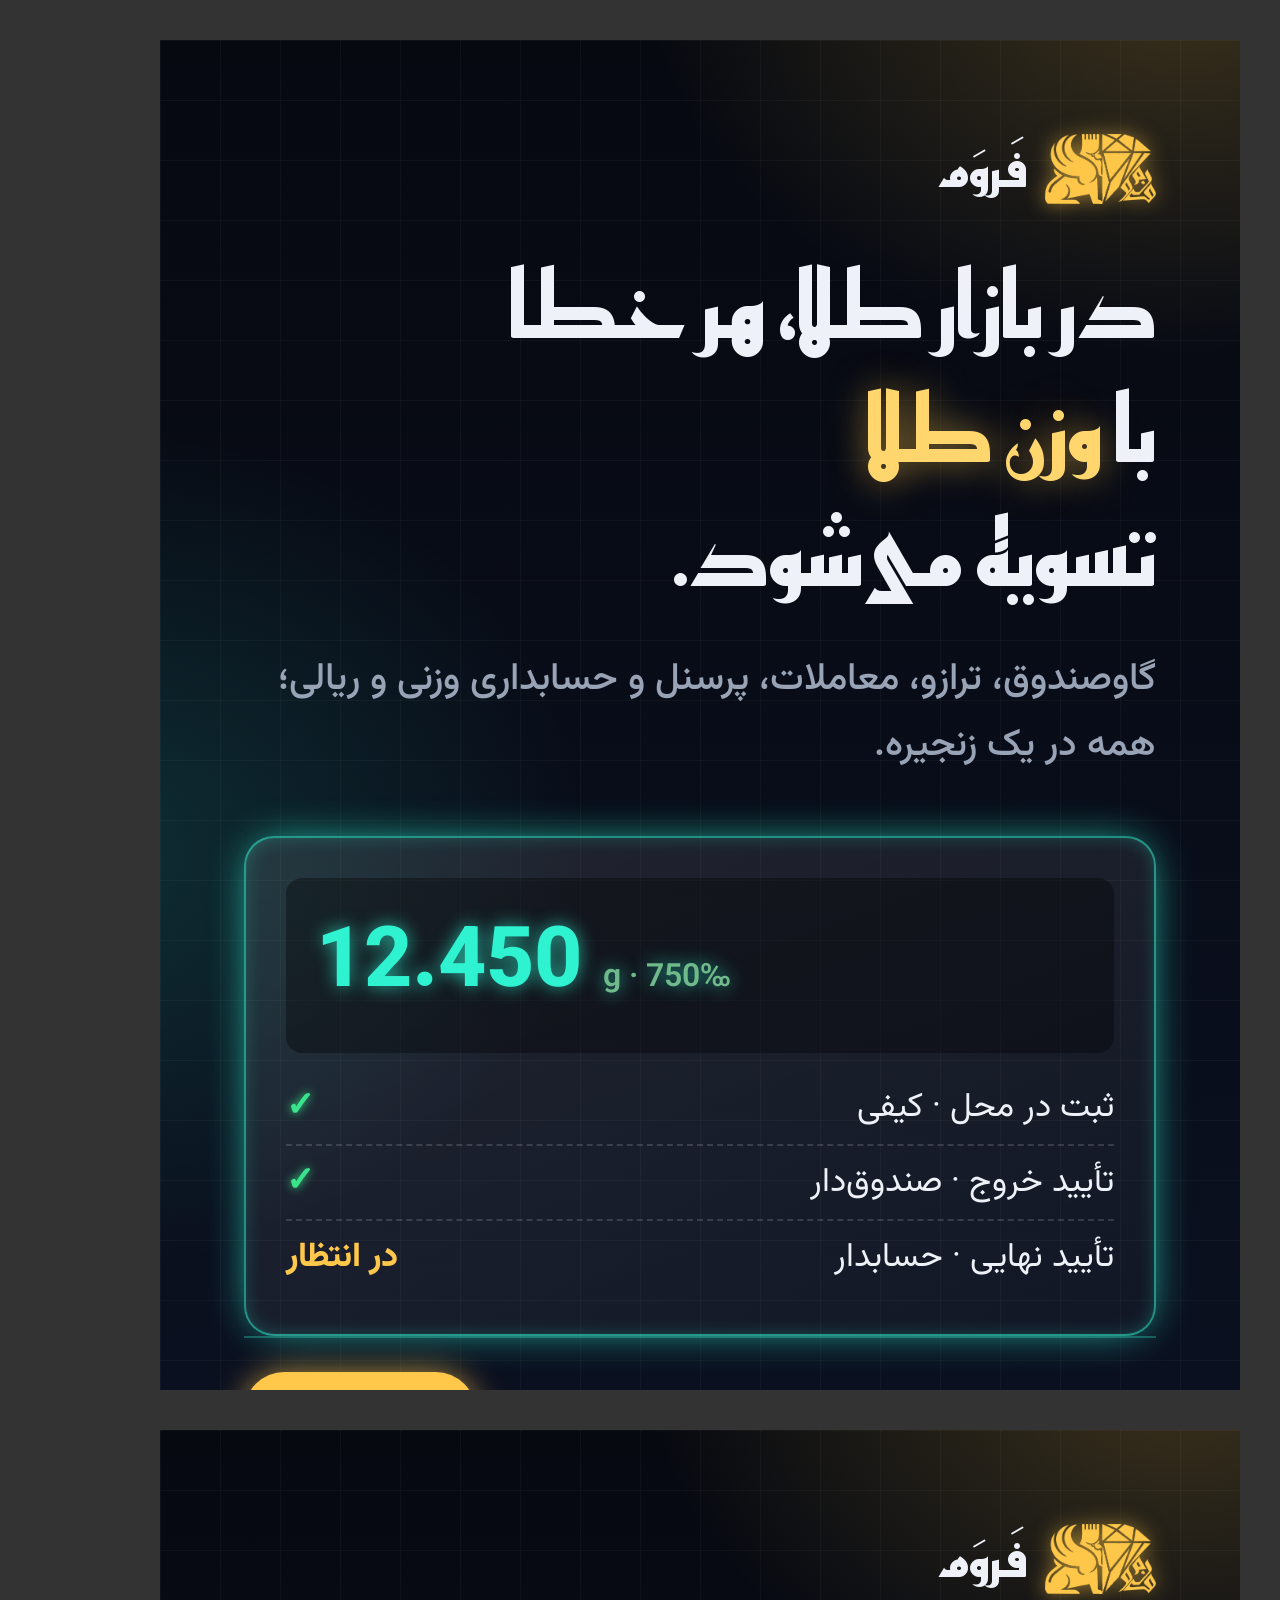
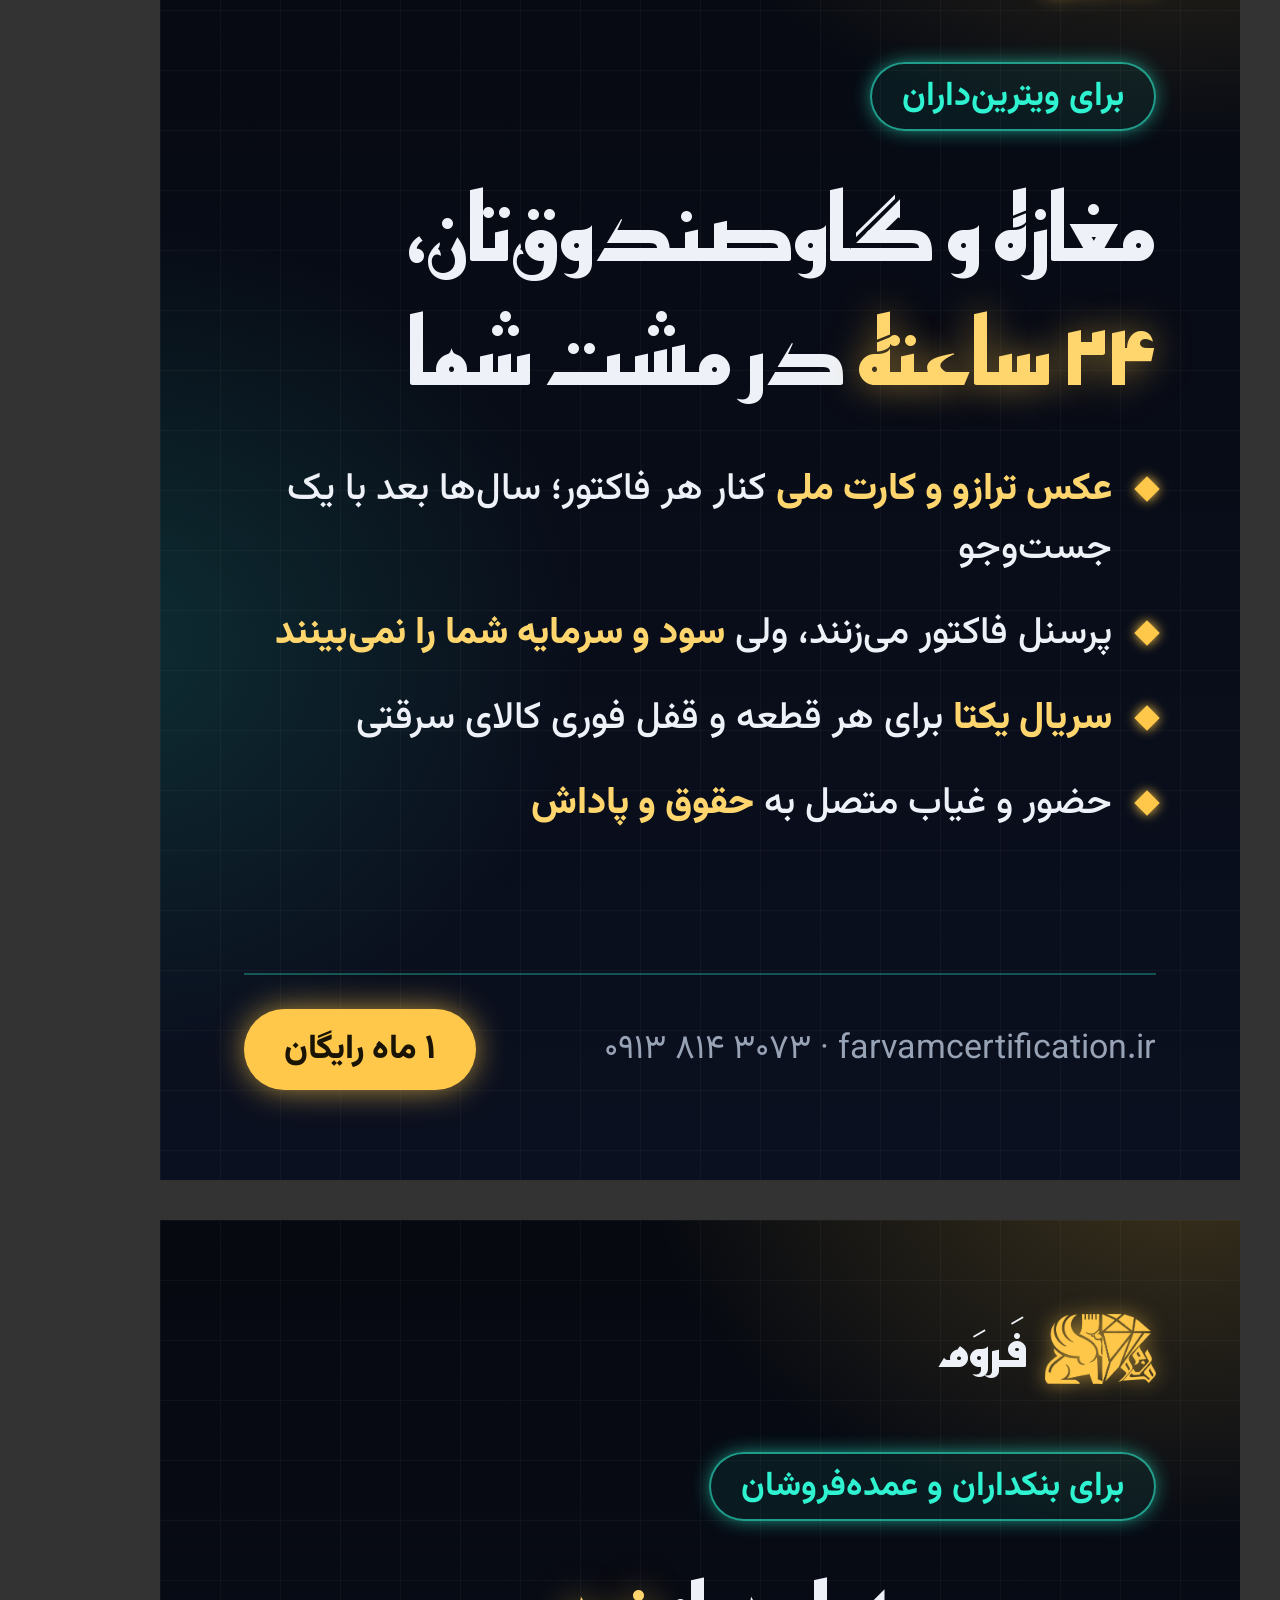
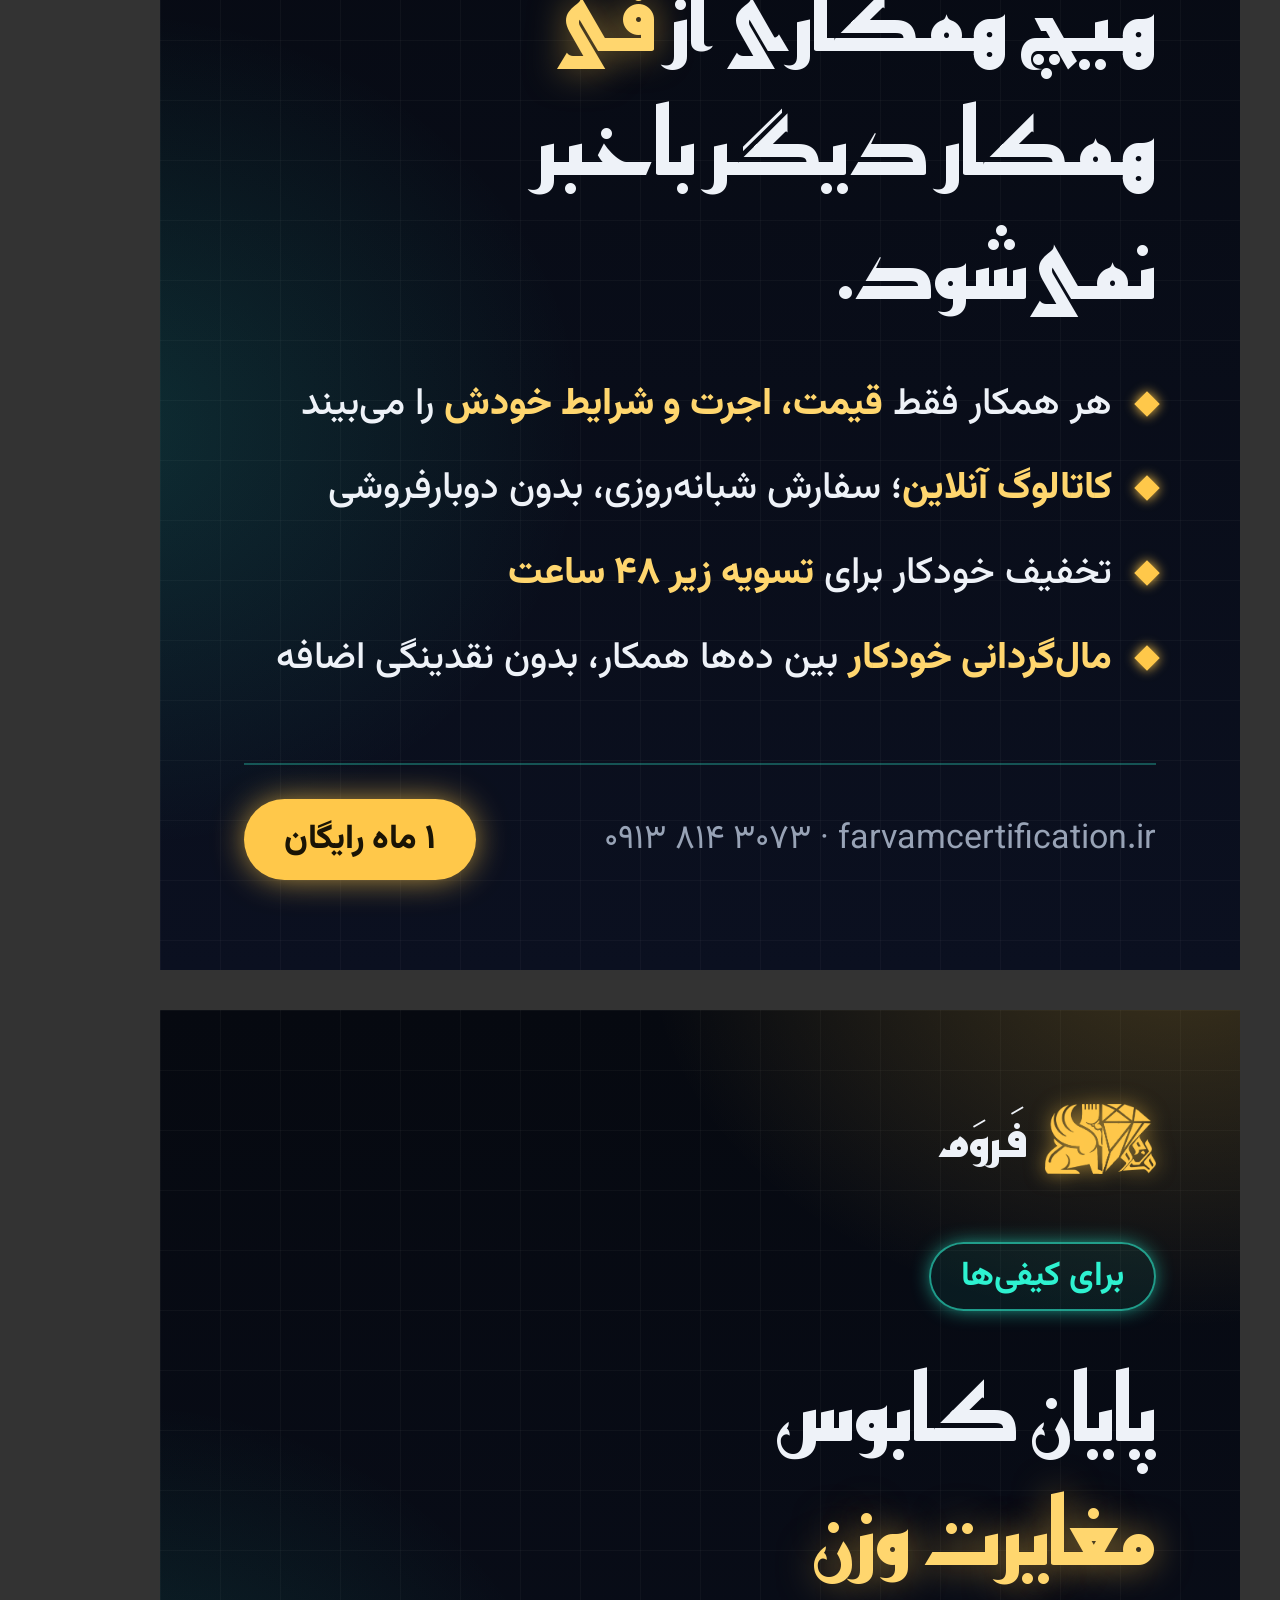
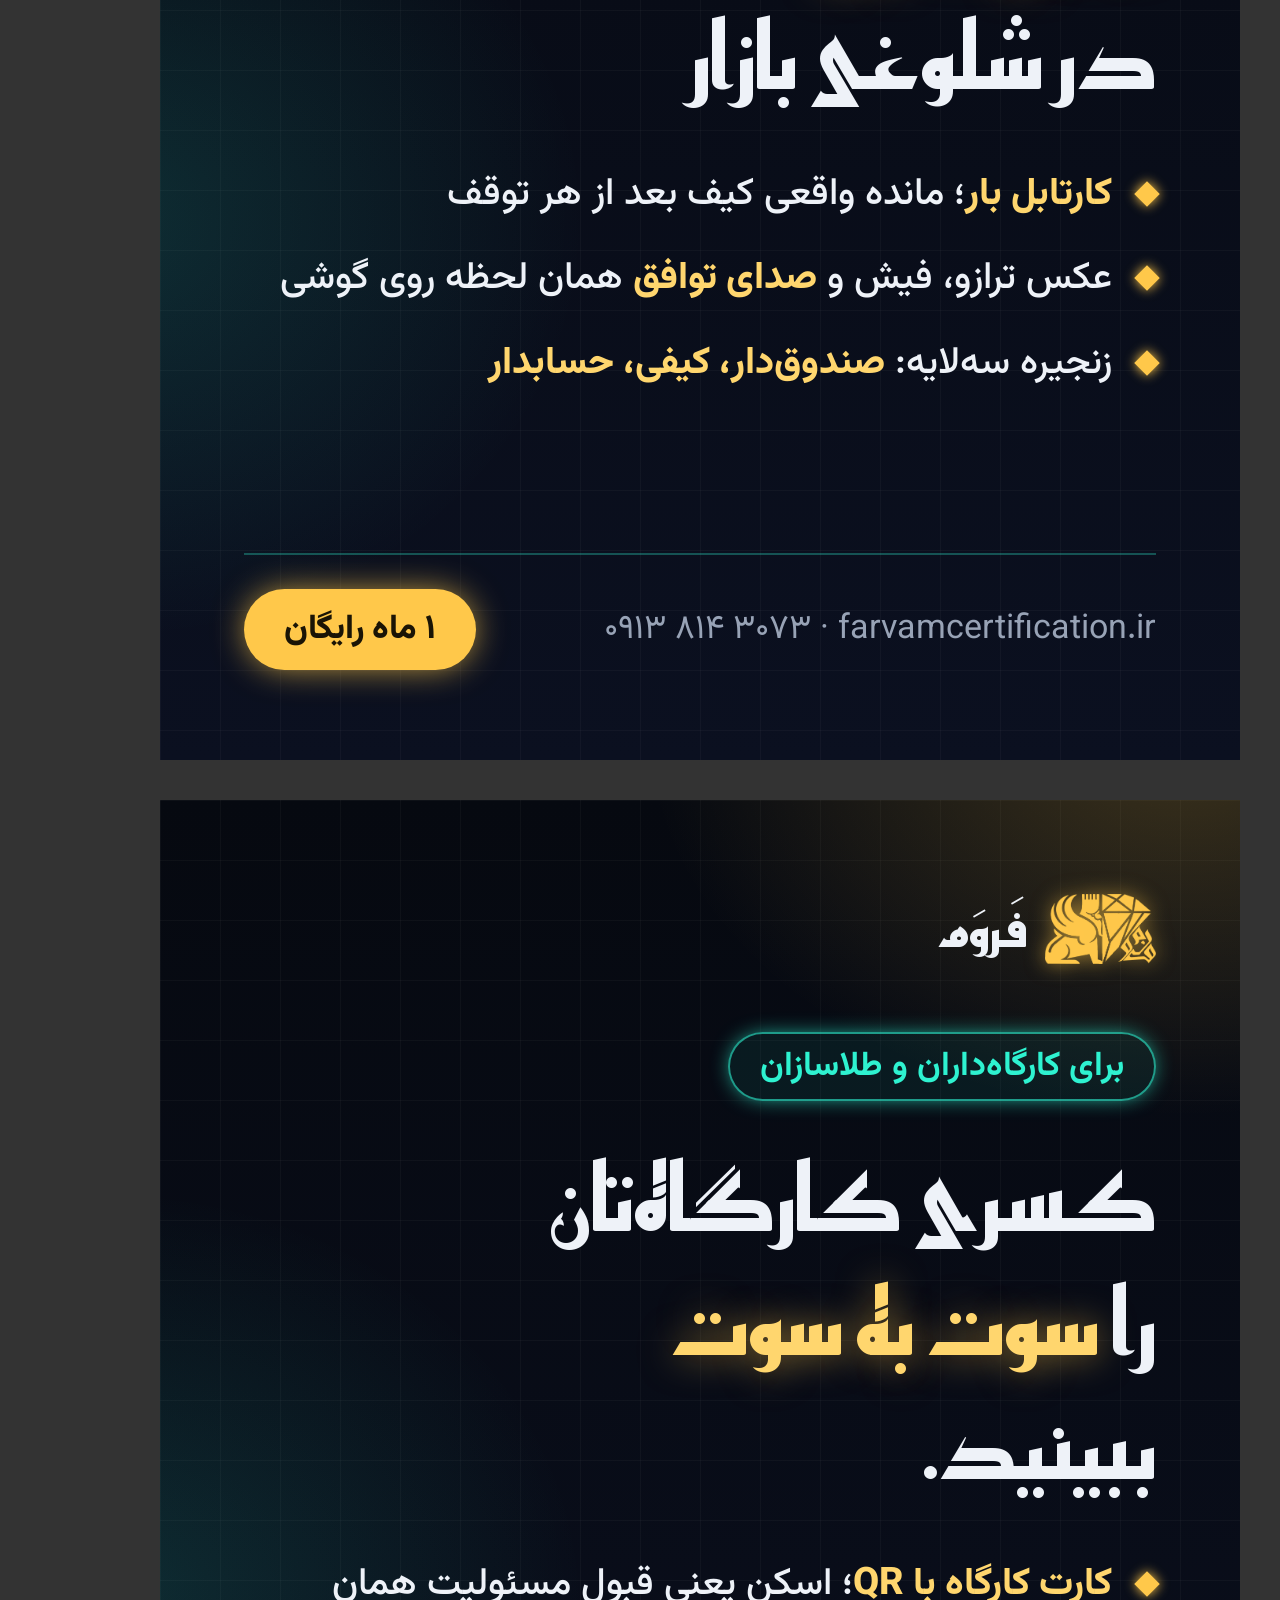
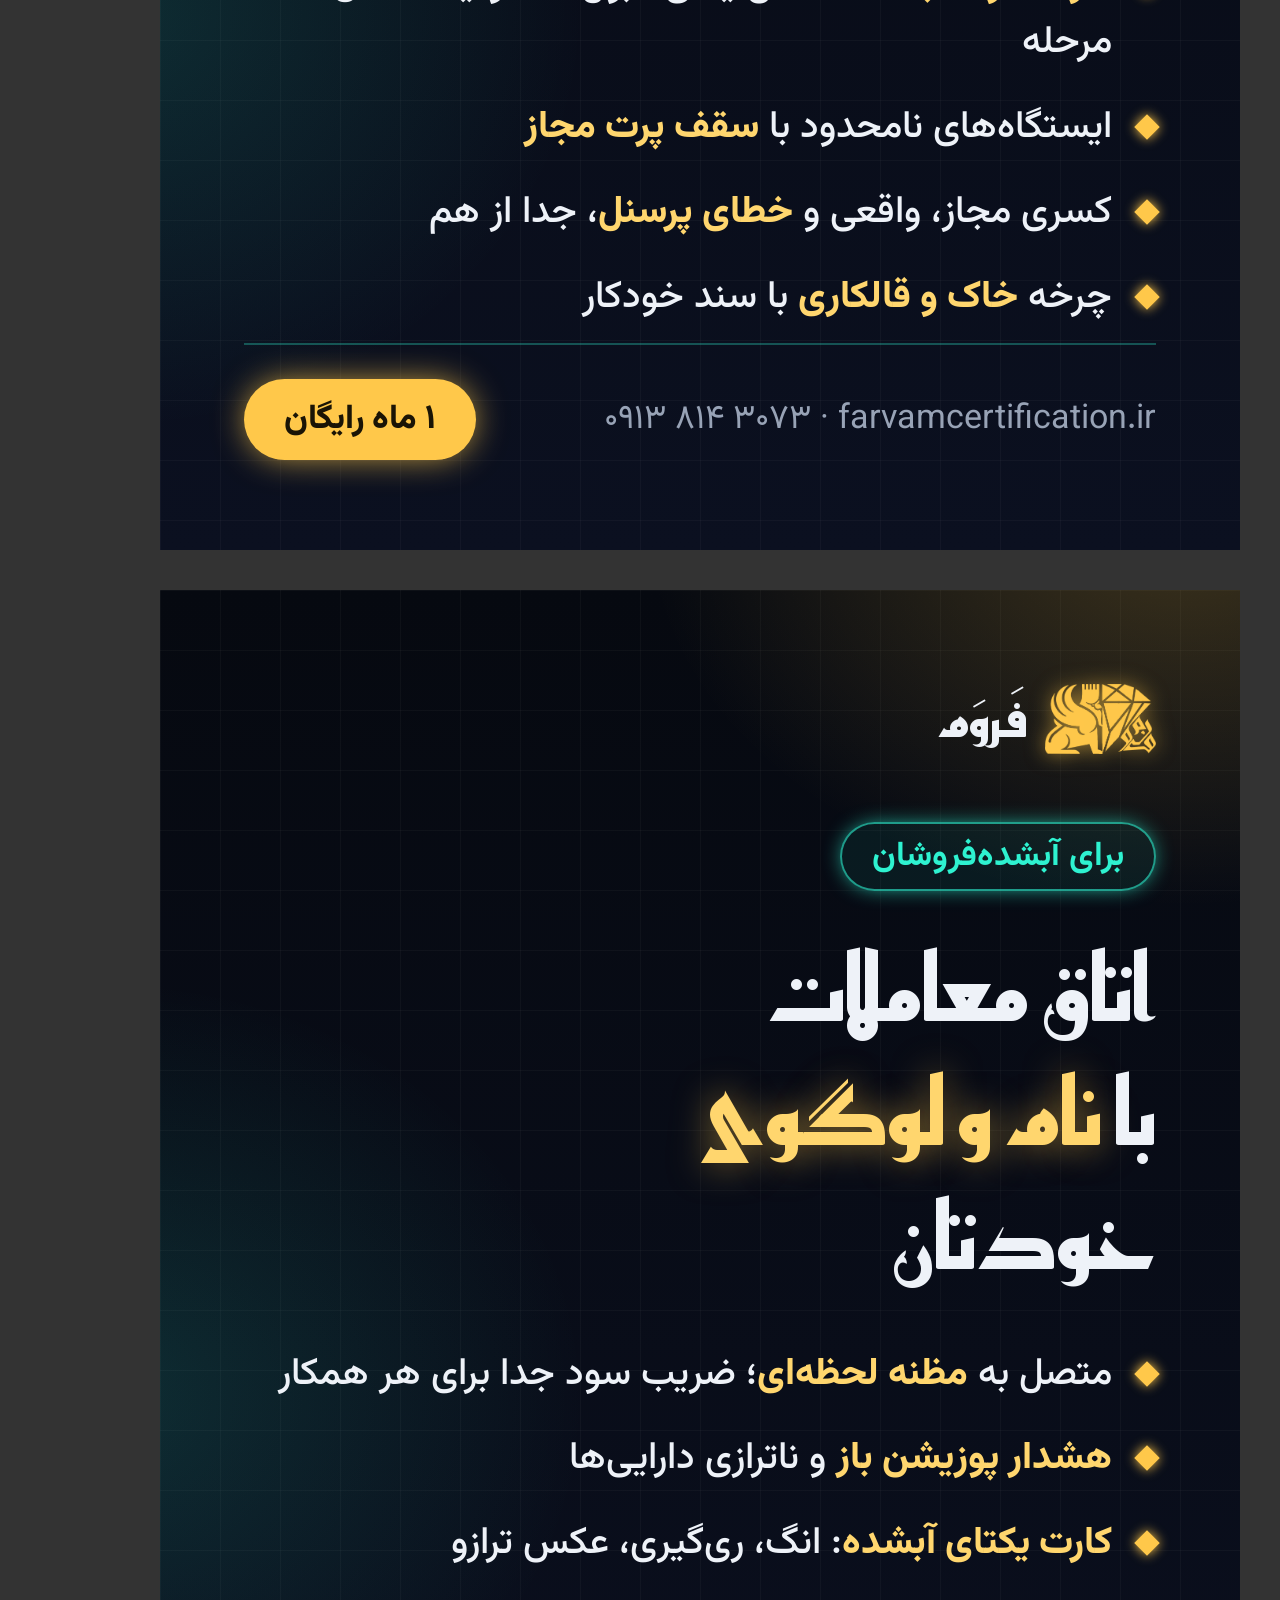
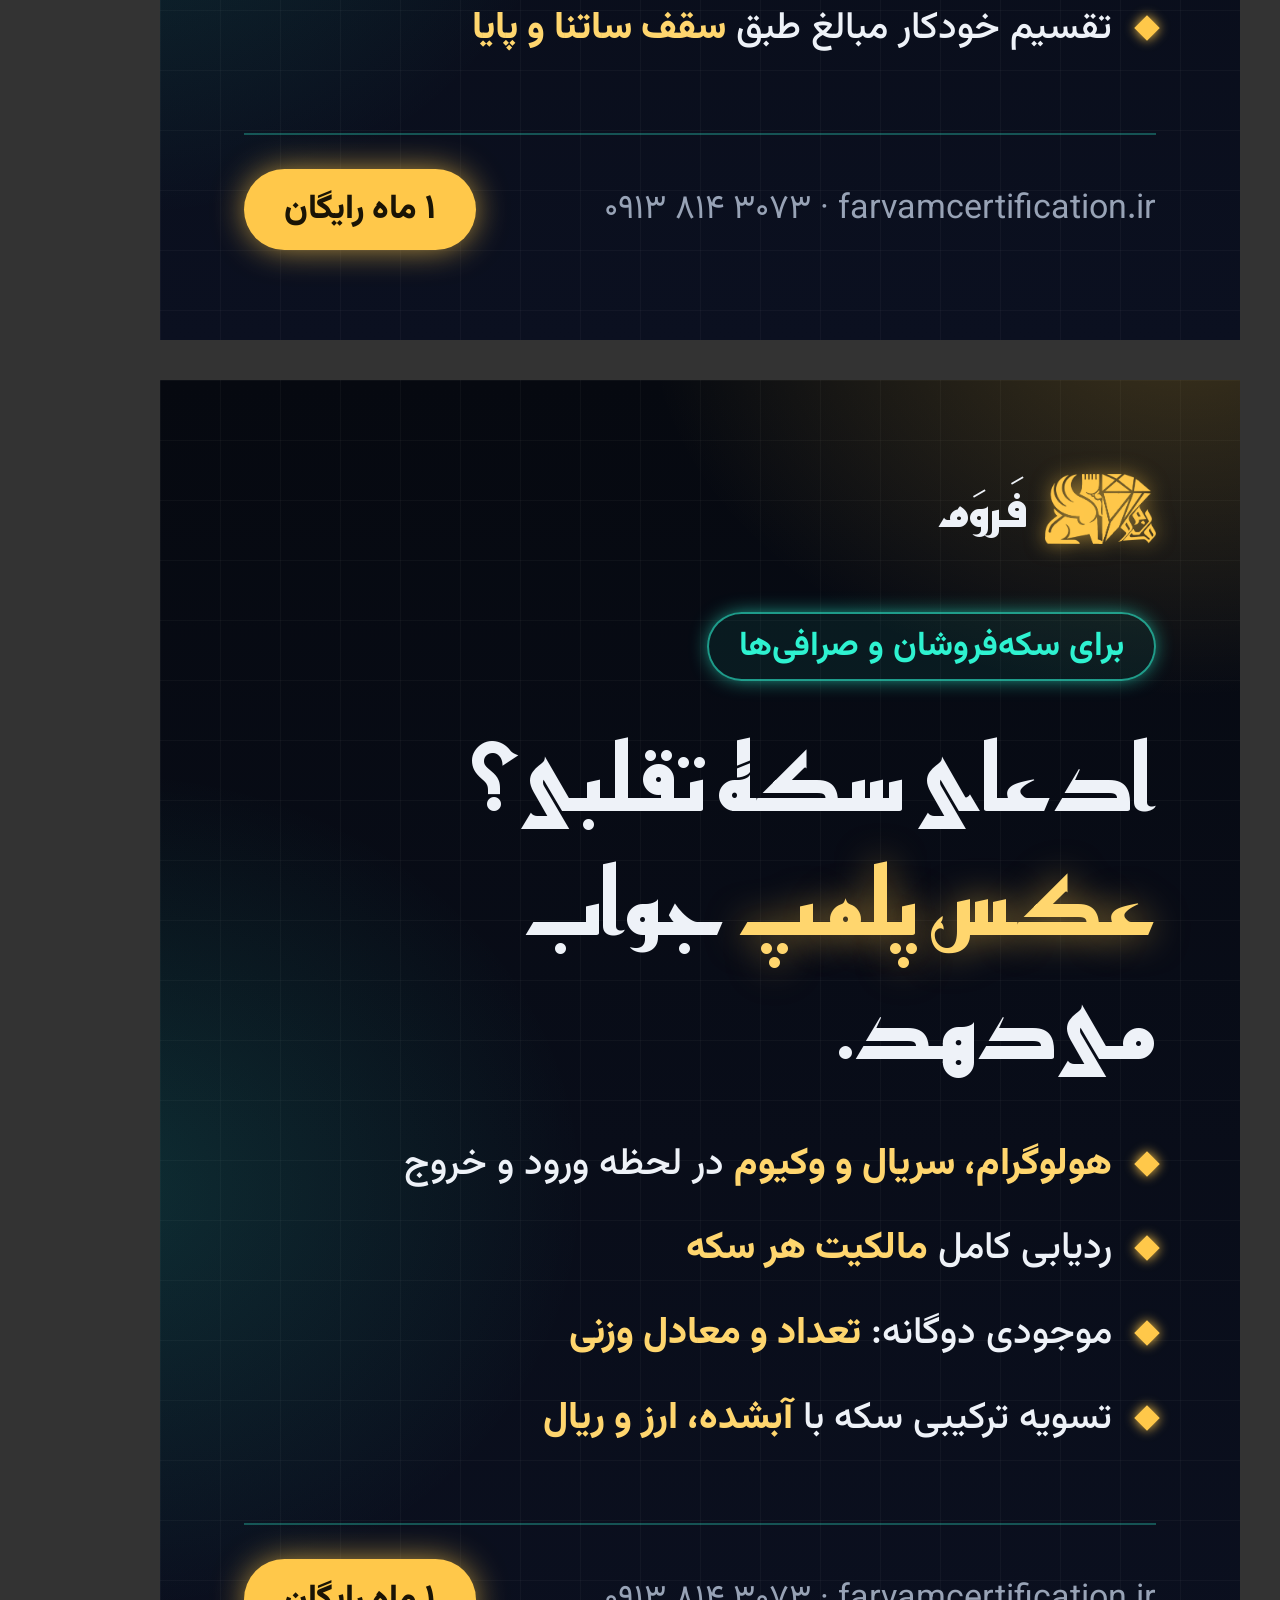
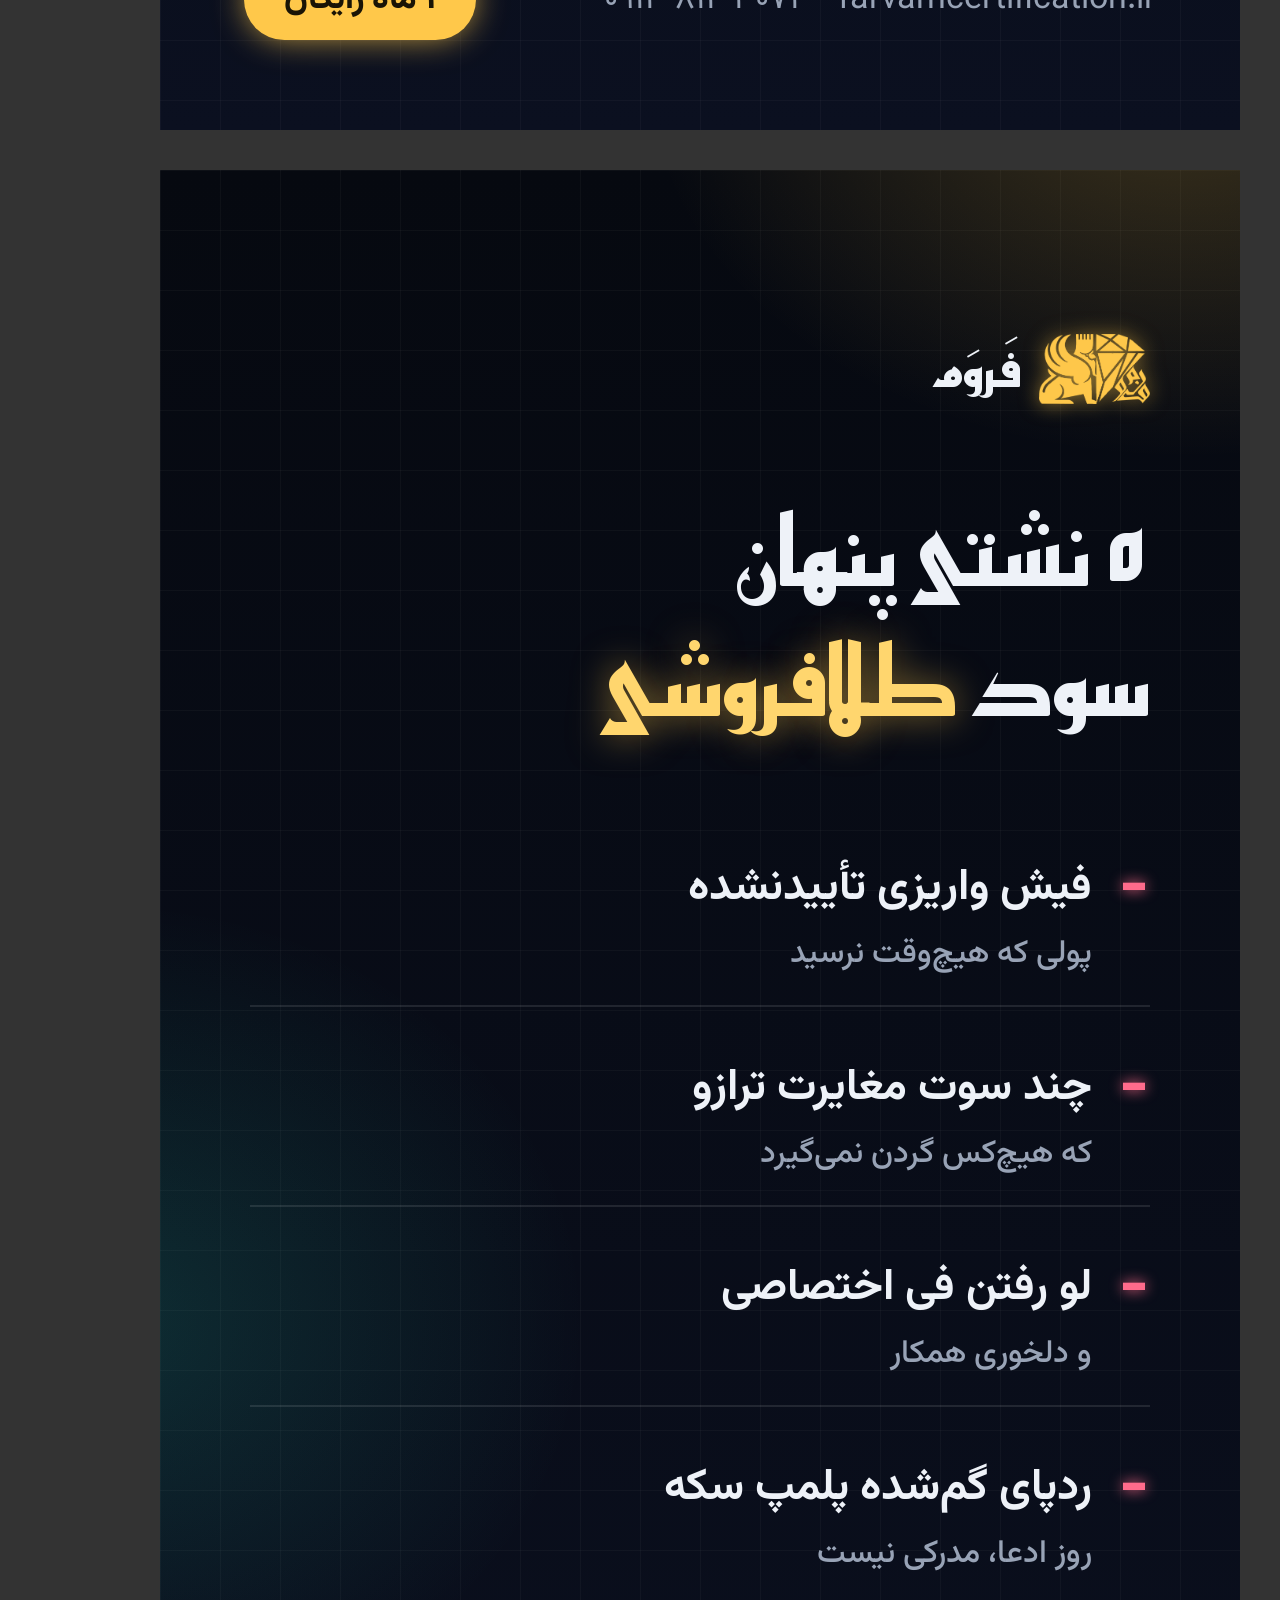
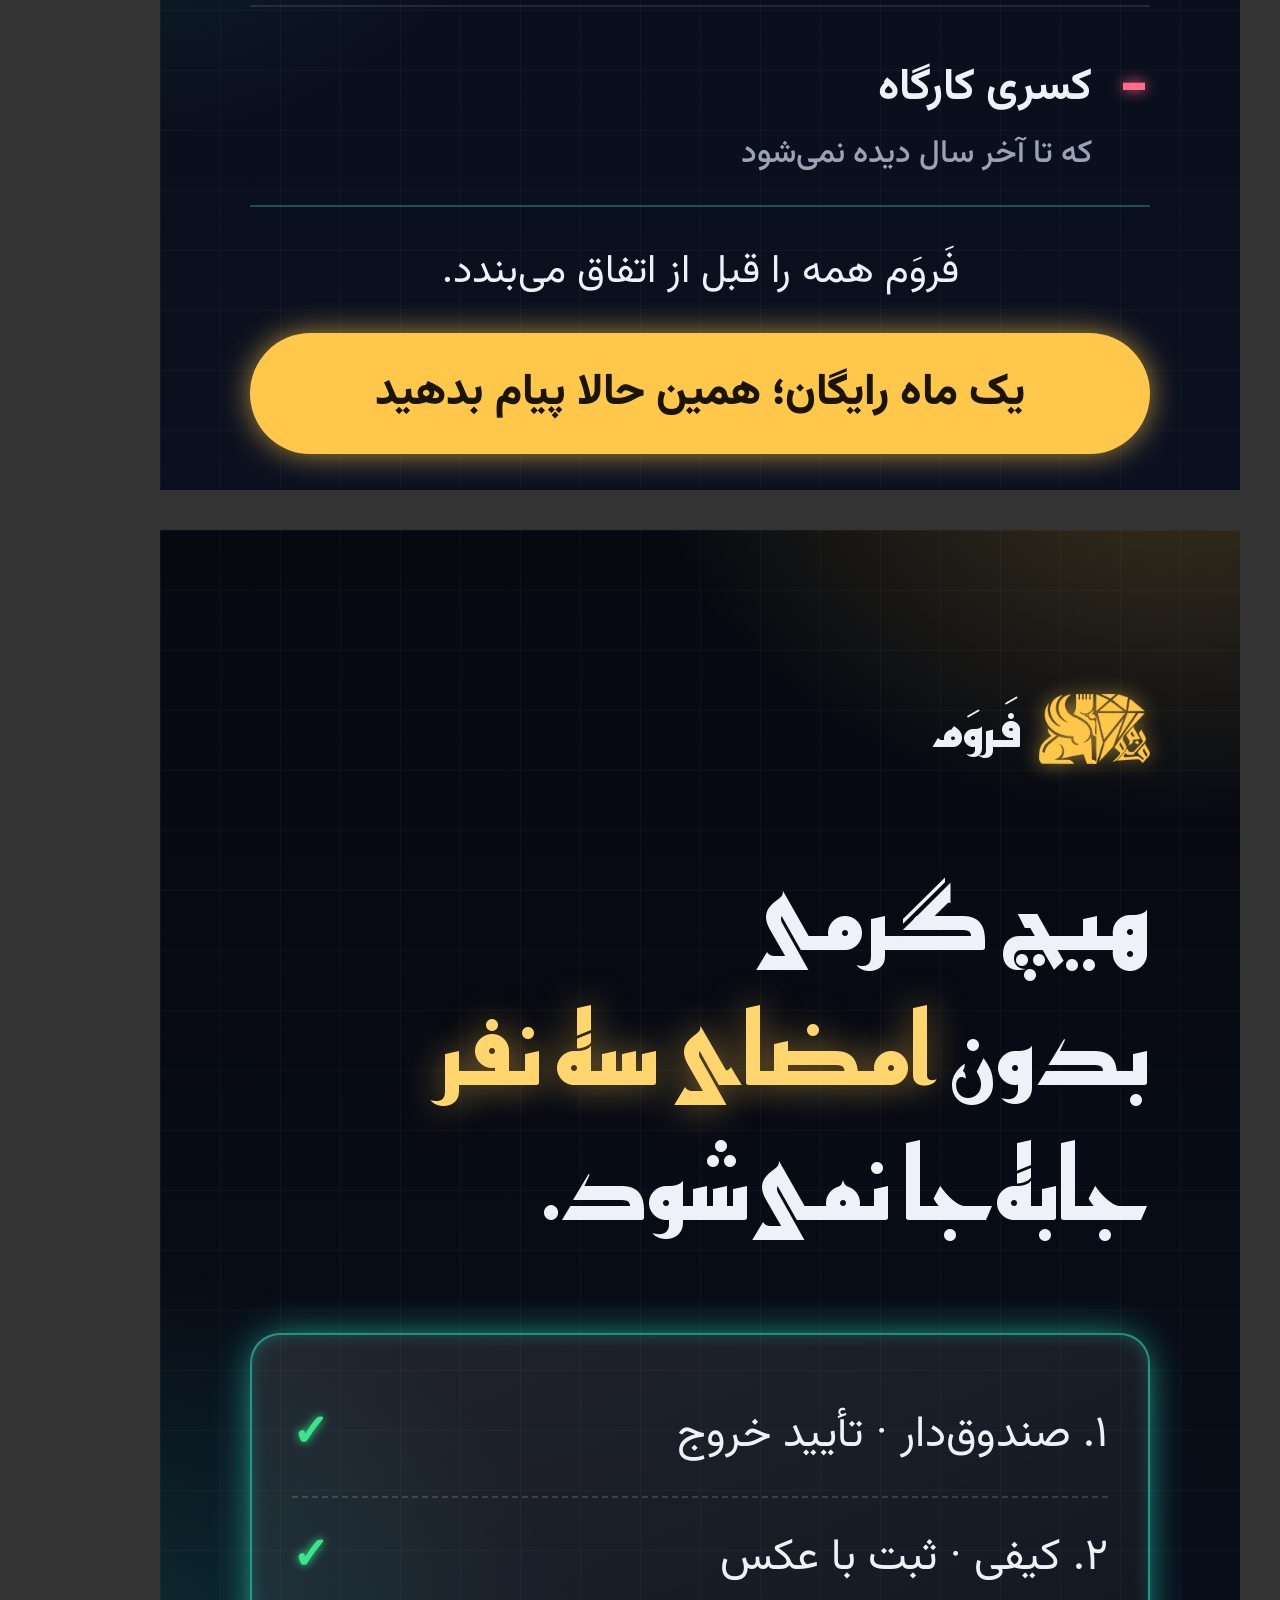
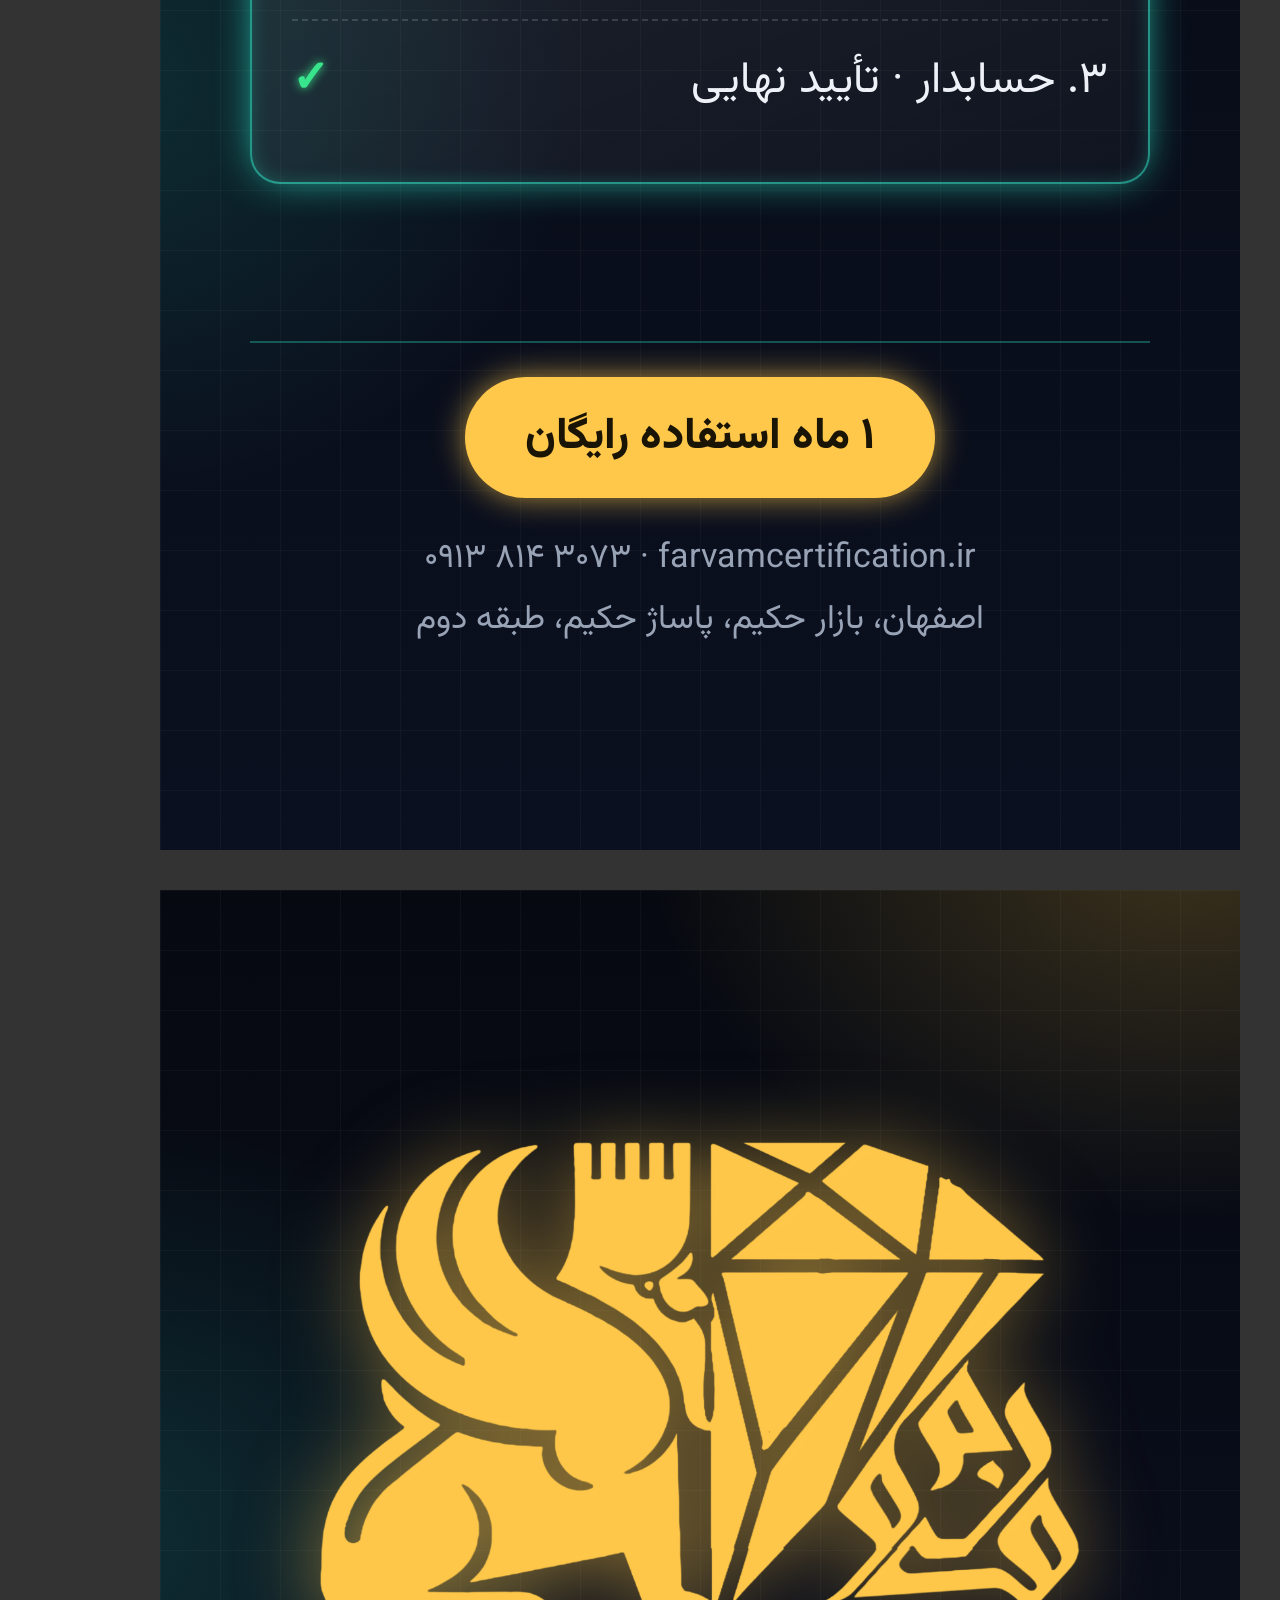
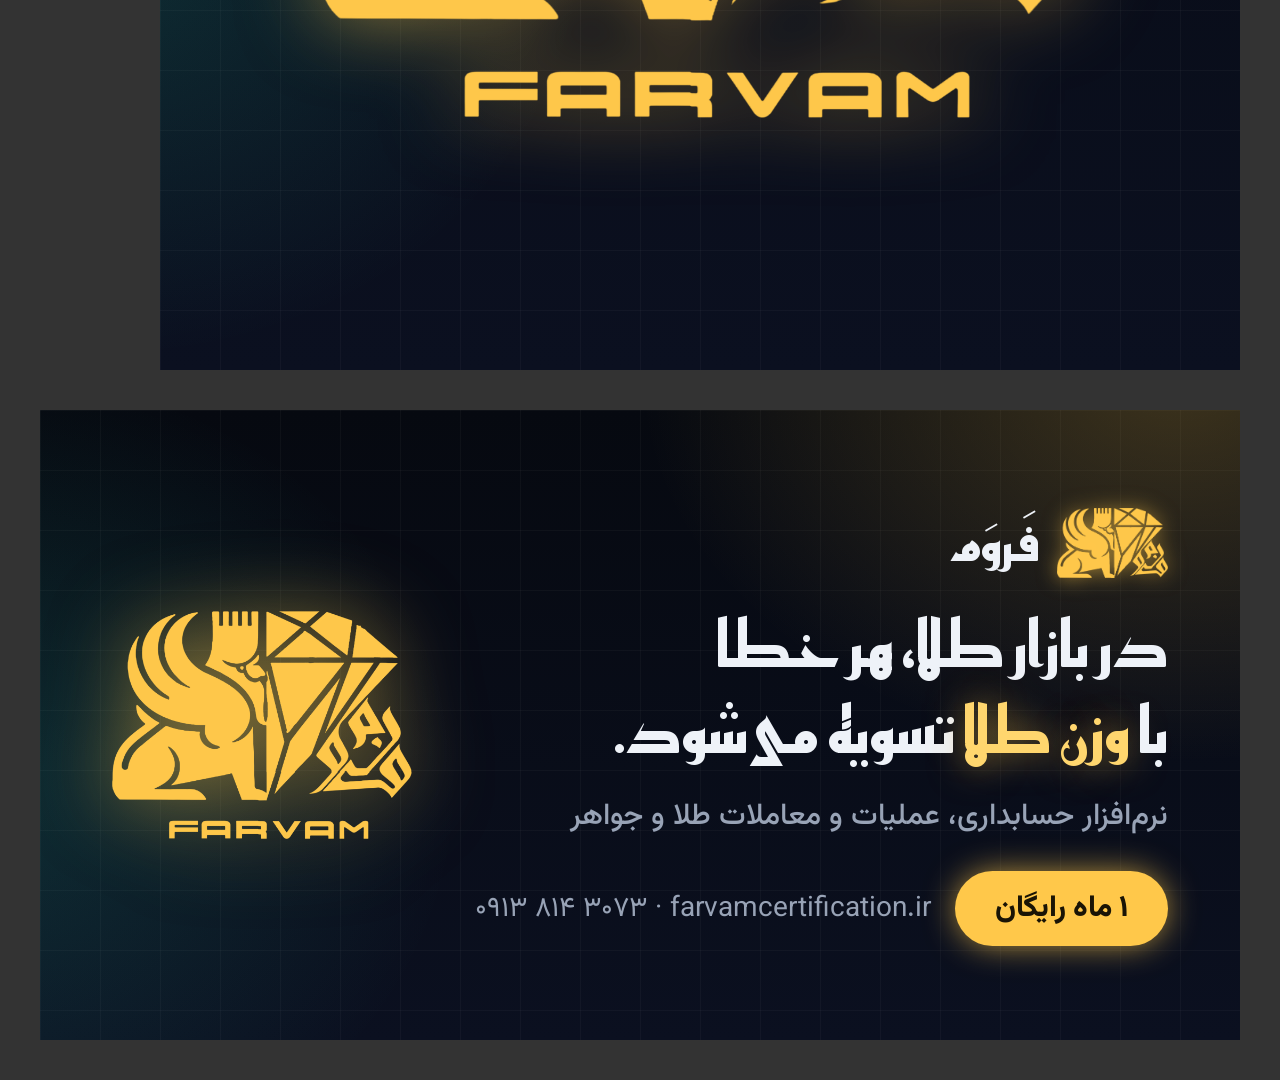
==== commit fd489349: "Turn Farvam landing into a PHP site with admin panel and blog - One month free offer across the site" ====
--- a/marketing/templates/social.html
+++ b/marketing/templates/social.html
@@ -58,7 +58,7 @@
     <div class="row"><span>تأیید خروج · صندوق‌دار</span><b class="ok">✓</b></div>
     <div class="row"><span>تأیید نهایی · حسابدار</span><b class="wait">در انتظار</b></div>
   </div>
-  <div class="foot"><span dir="ltr">۰۹۱۳ ۸۱۴ ۳۰۷۳ · farvamcertification.ir</span><b class="cta">درخواست دمو</b></div>
+  <div class="foot"><span dir="ltr">۰۹۱۳ ۸۱۴ ۳۰۷۳ · farvamcertification.ir</span><b class="cta">۱ ماه رایگان</b></div>
 </section>
 
 <!-- 02: ویترین‌دار -->
@@ -72,7 +72,7 @@
     <li><b>سریال یکتا</b> برای هر قطعه و قفل فوری کالای سرقتی</li>
     <li>حضور و غیاب متصل به <b>حقوق و پاداش</b></li>
   </ul>
-  <div class="foot"><span dir="ltr">۰۹۱۳ ۸۱۴ ۳۰۷۳ · farvamcertification.ir</span><b class="cta">دمو رایگان</b></div>
+  <div class="foot"><span dir="ltr">۰۹۱۳ ۸۱۴ ۳۰۷۳ · farvamcertification.ir</span><b class="cta">۱ ماه رایگان</b></div>
 </section>
 
 <!-- 03: بنکدار -->
@@ -86,7 +86,7 @@
     <li>تخفیف خودکار برای <b>تسویه زیر ۴۸ ساعت</b></li>
     <li><b>مال‌گردانی خودکار</b> بین ده‌ها همکار، بدون نقدینگی اضافه</li>
   </ul>
-  <div class="foot"><span dir="ltr">۰۹۱۳ ۸۱۴ ۳۰۷۳ · farvamcertification.ir</span><b class="cta">دمو رایگان</b></div>
+  <div class="foot"><span dir="ltr">۰۹۱۳ ۸۱۴ ۳۰۷۳ · farvamcertification.ir</span><b class="cta">۱ ماه رایگان</b></div>
 </section>
 
 <!-- 04: کیفی -->
@@ -99,7 +99,7 @@
     <li>عکس ترازو، فیش و <b>صدای توافق</b> همان لحظه روی گوشی</li>
     <li>زنجیره سه‌لایه: <b>صندوق‌دار، کیفی، حسابدار</b></li>
   </ul>
-  <div class="foot"><span dir="ltr">۰۹۱۳ ۸۱۴ ۳۰۷۳ · farvamcertification.ir</span><b class="cta">دمو رایگان</b></div>
+  <div class="foot"><span dir="ltr">۰۹۱۳ ۸۱۴ ۳۰۷۳ · farvamcertification.ir</span><b class="cta">۱ ماه رایگان</b></div>
 </section>
 
 <!-- 05: کارگاه -->
@@ -113,7 +113,7 @@
     <li>کسری مجاز، واقعی و <b>خطای پرسنل</b>، جدا از هم</li>
     <li>چرخه <b>خاک و قالکاری</b> با سند خودکار</li>
   </ul>
-  <div class="foot"><span dir="ltr">۰۹۱۳ ۸۱۴ ۳۰۷۳ · farvamcertification.ir</span><b class="cta">دمو رایگان</b></div>
+  <div class="foot"><span dir="ltr">۰۹۱۳ ۸۱۴ ۳۰۷۳ · farvamcertification.ir</span><b class="cta">۱ ماه رایگان</b></div>
 </section>
 
 <!-- 06: آبشده -->
@@ -127,7 +127,7 @@
     <li><b>کارت یکتای آبشده</b>: انگ، ری‌گیری، عکس ترازو</li>
     <li>تقسیم خودکار مبالغ طبق <b>سقف ساتنا و پایا</b></li>
   </ul>
-  <div class="foot"><span dir="ltr">۰۹۱۳ ۸۱۴ ۳۰۷۳ · farvamcertification.ir</span><b class="cta">دمو رایگان</b></div>
+  <div class="foot"><span dir="ltr">۰۹۱۳ ۸۱۴ ۳۰۷۳ · farvamcertification.ir</span><b class="cta">۱ ماه رایگان</b></div>
 </section>
 
 <!-- 07: سکه -->
@@ -141,7 +141,7 @@
     <li>موجودی دوگانه: <b>تعداد و معادل وزنی</b></li>
     <li>تسویه ترکیبی سکه با <b>آبشده، ارز و ریال</b></li>
   </ul>
-  <div class="foot"><span dir="ltr">۰۹۱۳ ۸۱۴ ۳۰۷۳ · farvamcertification.ir</span><b class="cta">دمو رایگان</b></div>
+  <div class="foot"><span dir="ltr">۰۹۱۳ ۸۱۴ ۳۰۷۳ · farvamcertification.ir</span><b class="cta">۱ ماه رایگان</b></div>
 </section>
 
 <!-- استوری ۱: نشتی‌ها -->
@@ -155,7 +155,7 @@
     <div class="leak"><span class="m">−</span><div>ردپای گم‌شده پلمپ سکه<small>روز ادعا، مدرکی نیست</small></div></div>
     <div class="leak"><span class="m">−</span><div>کسری کارگاه<small>که تا آخر سال دیده نمی‌شود</small></div></div>
   </div>
-  <div class="foot" style="flex-direction:column;gap:30px;align-items:stretch;text-align:center"><span style="font-size:40px;color:var(--cream)">فَروَم همه را قبل از اتفاق می‌بندد.</span><b class="cta" style="font-size:44px;padding:26px">برای دمو پیام بدهید</b><div style="text-align:center;font-size:34px;color:var(--mute);line-height:1.8"><span dir="ltr" style="display:inline-block">۰۹۱۳ ۸۱۴ ۳۰۷۳ · farvamcertification.ir</span><br>اصفهان، بازار حکیم، پاساژ حکیم، طبقه دوم</div></div>
+  <div class="foot" style="flex-direction:column;gap:30px;align-items:stretch;text-align:center"><span style="font-size:40px;color:var(--cream)">فَروَم همه را قبل از اتفاق می‌بندد.</span><b class="cta" style="font-size:44px;padding:26px">یک ماه رایگان؛ همین حالا پیام بدهید</b><div style="text-align:center;font-size:34px;color:var(--mute);line-height:1.8"><span dir="ltr" style="display:inline-block">۰۹۱۳ ۸۱۴ ۳۰۷۳ · farvamcertification.ir</span><br>اصفهان، بازار حکیم، پاساژ حکیم، طبقه دوم</div></div>
 </section>
 
 <!-- استوری ۲: سه لایه -->
@@ -167,7 +167,7 @@
     <div class="row" style="font-size:44px;padding:26px 0"><span>۲. کیفی · ثبت با عکس</span><b class="ok">✓</b></div>
     <div class="row" style="font-size:44px;padding:26px 0"><span>۳. حسابدار · تأیید نهایی</span><b class="ok">✓</b></div>
   </div>
-  <div class="foot" style="flex-direction:column;gap:30px"><b class="cta" style="font-size:44px;padding:26px 60px">دمو رایگان صنف شما</b><div style="text-align:center;font-size:34px;color:var(--mute);line-height:1.8"><span dir="ltr" style="display:inline-block">۰۹۱۳ ۸۱۴ ۳۰۷۳ · farvamcertification.ir</span><br>اصفهان، بازار حکیم، پاساژ حکیم، طبقه دوم</div></div>
+  <div class="foot" style="flex-direction:column;gap:30px"><b class="cta" style="font-size:44px;padding:26px 60px">۱ ماه استفاده رایگان</b><div style="text-align:center;font-size:34px;color:var(--mute);line-height:1.8"><span dir="ltr" style="display:inline-block">۰۹۱۳ ۸۱۴ ۳۰۷۳ · farvamcertification.ir</span><br>اصفهان، بازار حکیم، پاساژ حکیم، طبقه دوم</div></div>
 </section>
 
 <!-- لوگو پروفایل -->
@@ -181,7 +181,7 @@
     <div class="brand"><img src="logo-mark-gold.png" alt="" class="bm">فَروَم</div>
     <h1 style="font-size:64px;margin-top:20px">در بازار طلا، هر خطا<br>با <em>وزن طلا</em> تسویه می‌شود.</h1>
     <p class="sub" style="font-size:30px;margin-top:16px">نرم‌افزار حسابداری، عملیات و معاملات طلا و جواهر</p>
-    <div style="display:flex;gap:24px;align-items:center;margin-top:28px"><b class="cta" style="font-size:30px">دمو رایگان</b><span dir="ltr" style="font-size:28px;color:var(--mute)">۰۹۱۳ ۸۱۴ ۳۰۷۳ · farvamcertification.ir</span></div>
+    <div style="display:flex;gap:24px;align-items:center;margin-top:28px"><b class="cta" style="font-size:30px">۱ ماه رایگان</b><span dir="ltr" style="font-size:28px;color:var(--mute)">۰۹۱۳ ۸۱۴ ۳۰۷۳ · farvamcertification.ir</span></div>
   </div>
   <img src="logo-gold.png" alt="" style="flex:none;width:300px;height:auto;filter:drop-shadow(0 0 40px rgba(255,200,74,.55))">
 </section>
